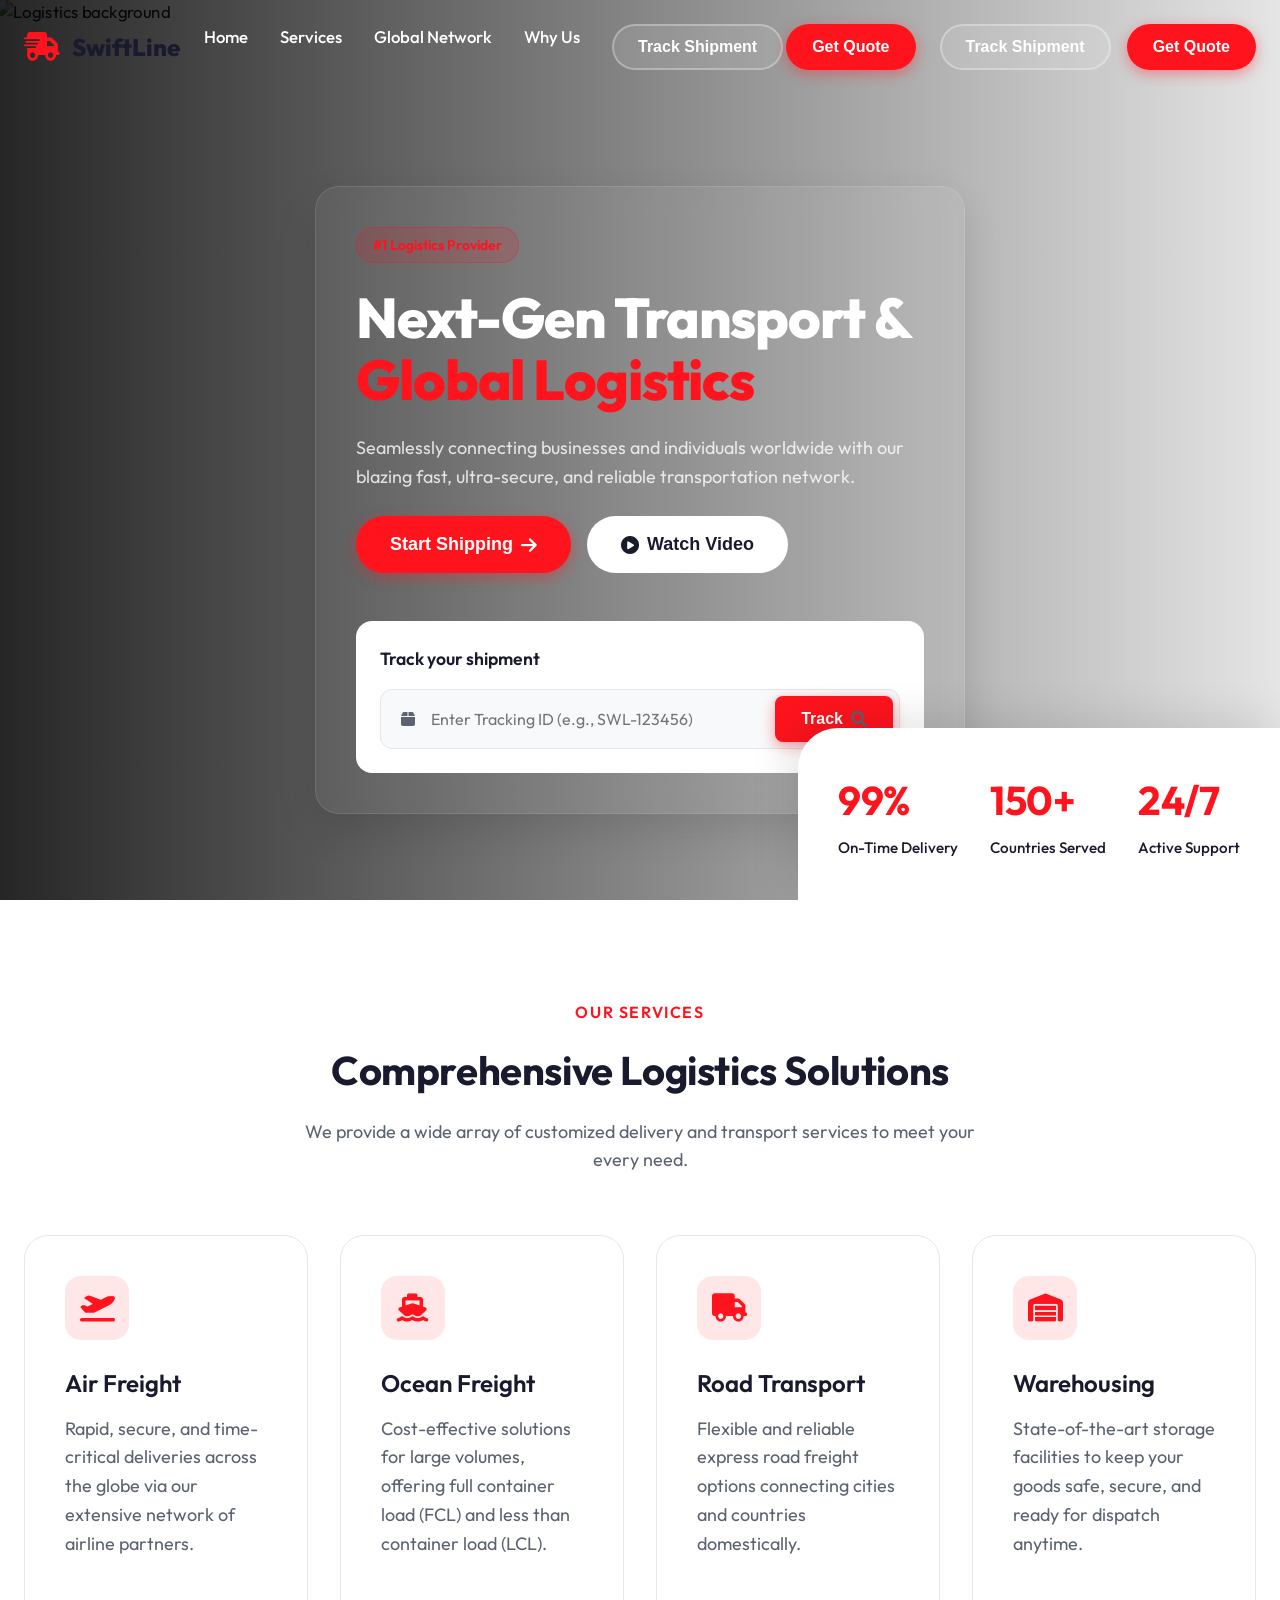
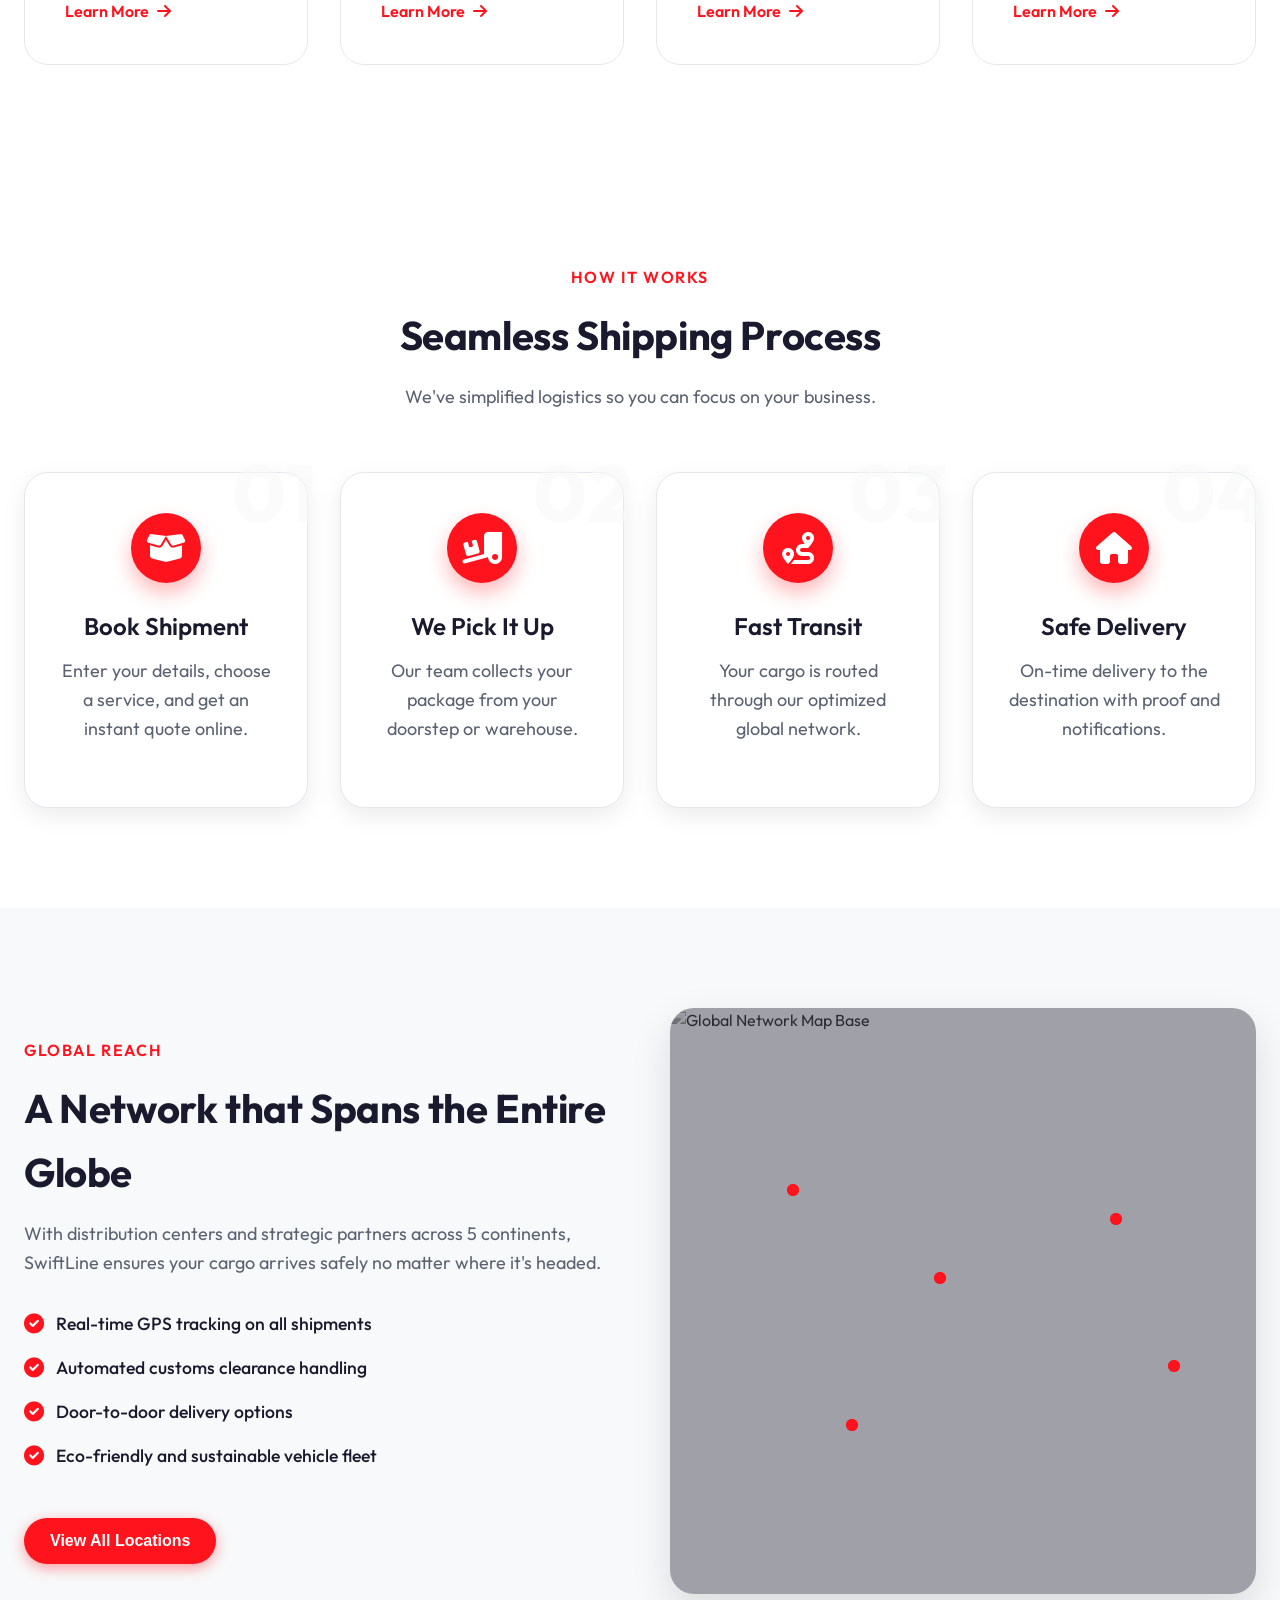
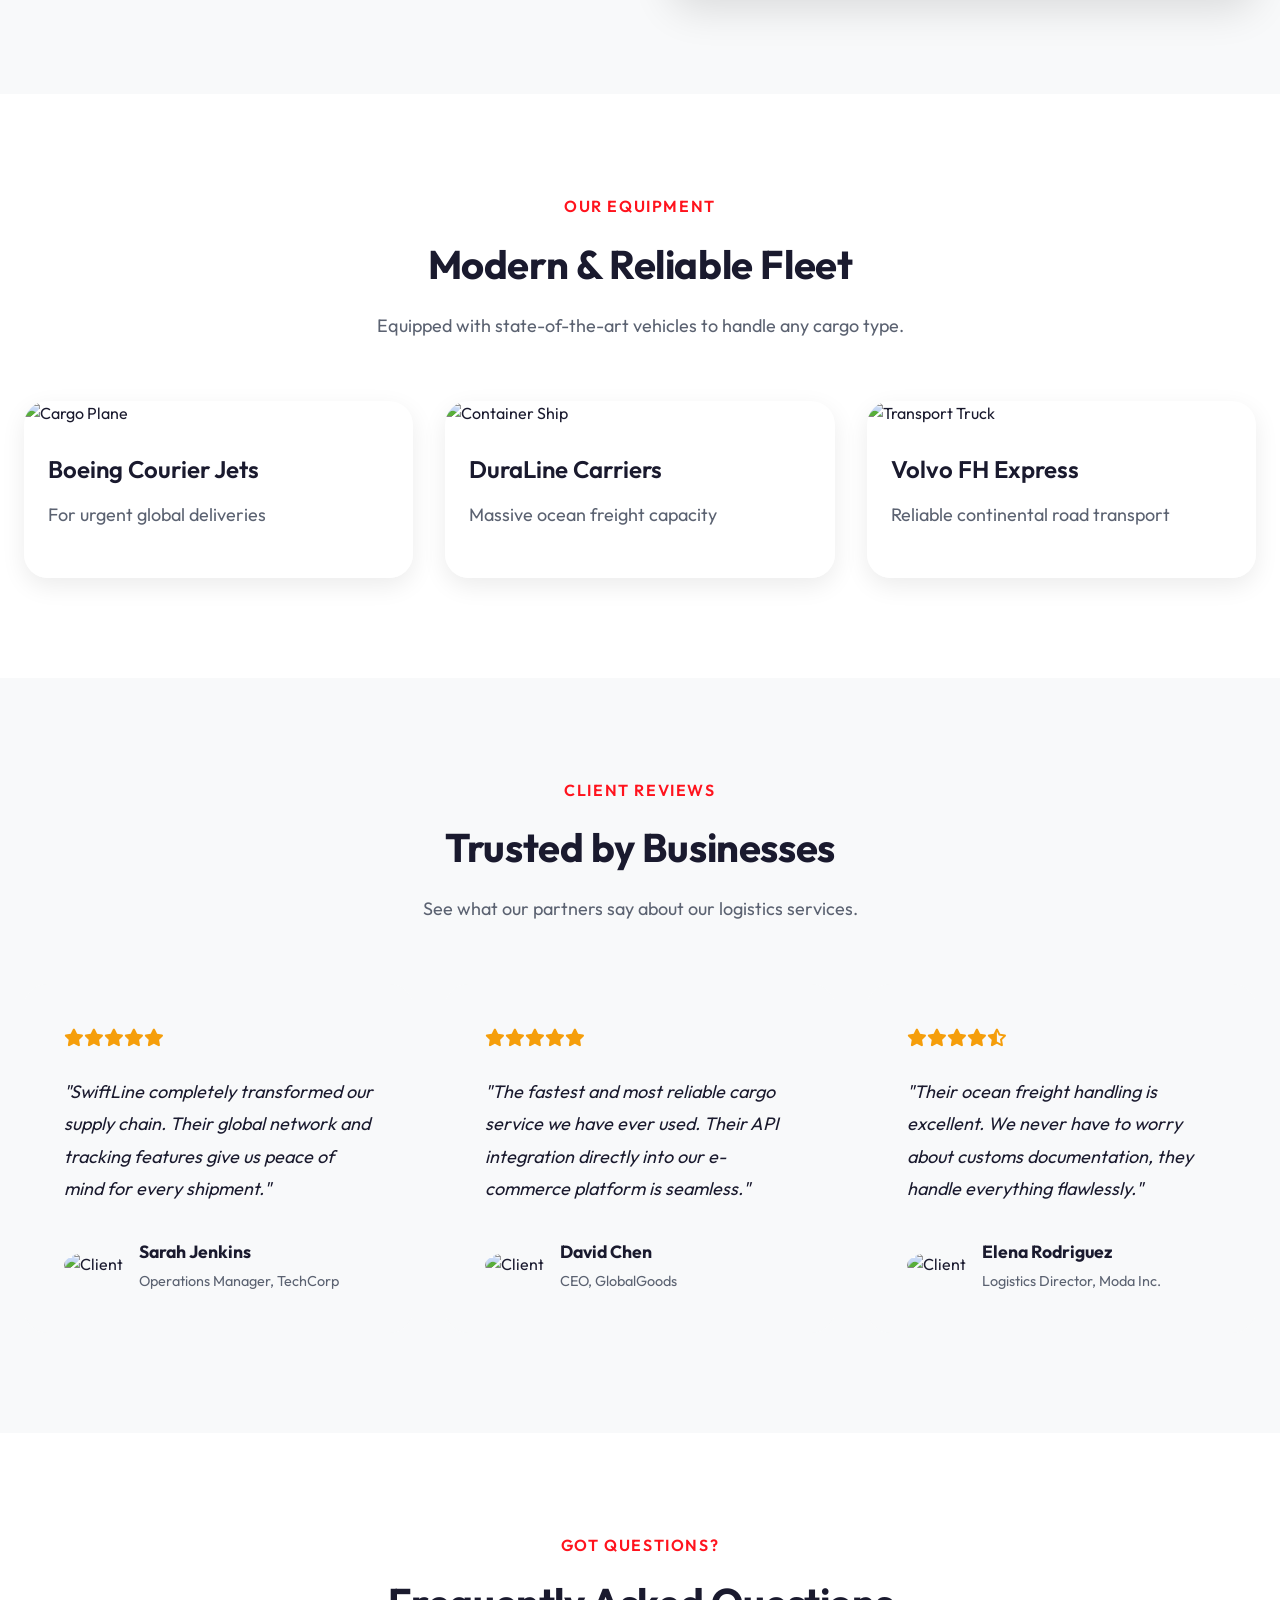
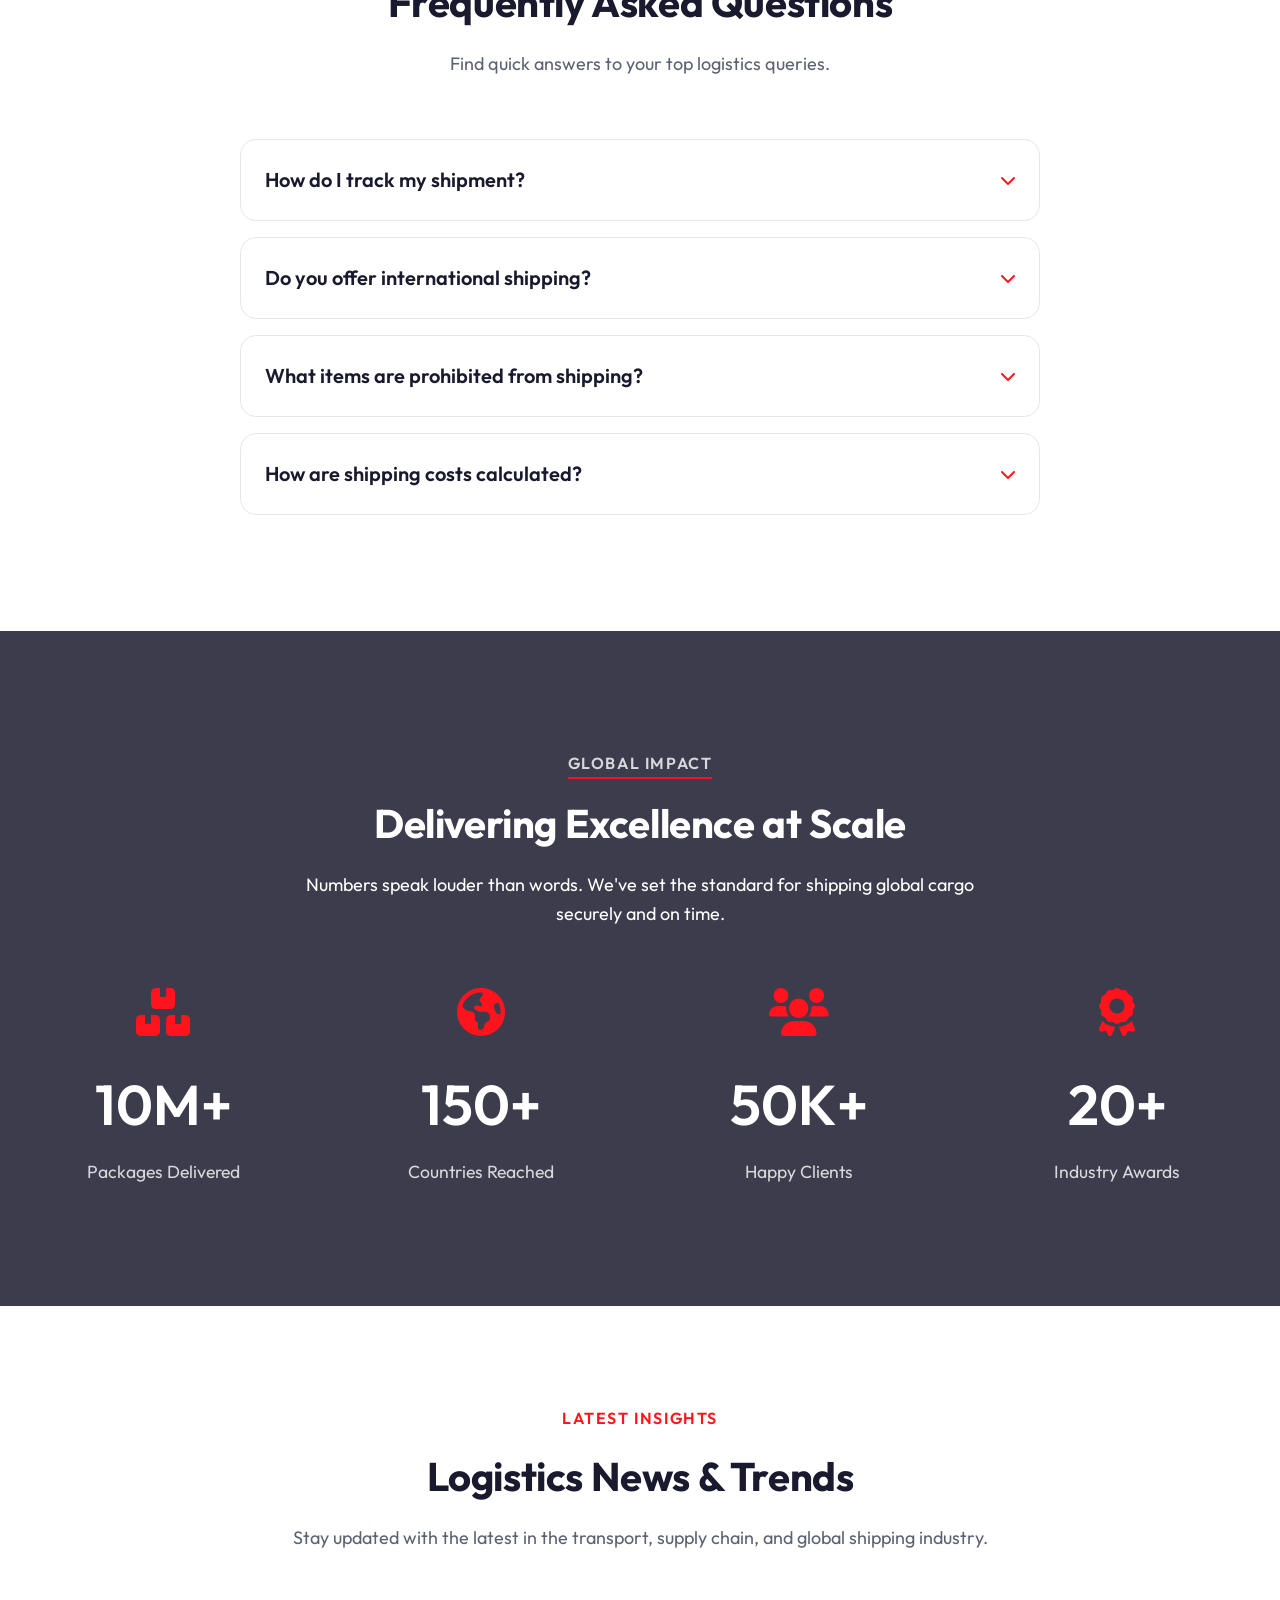
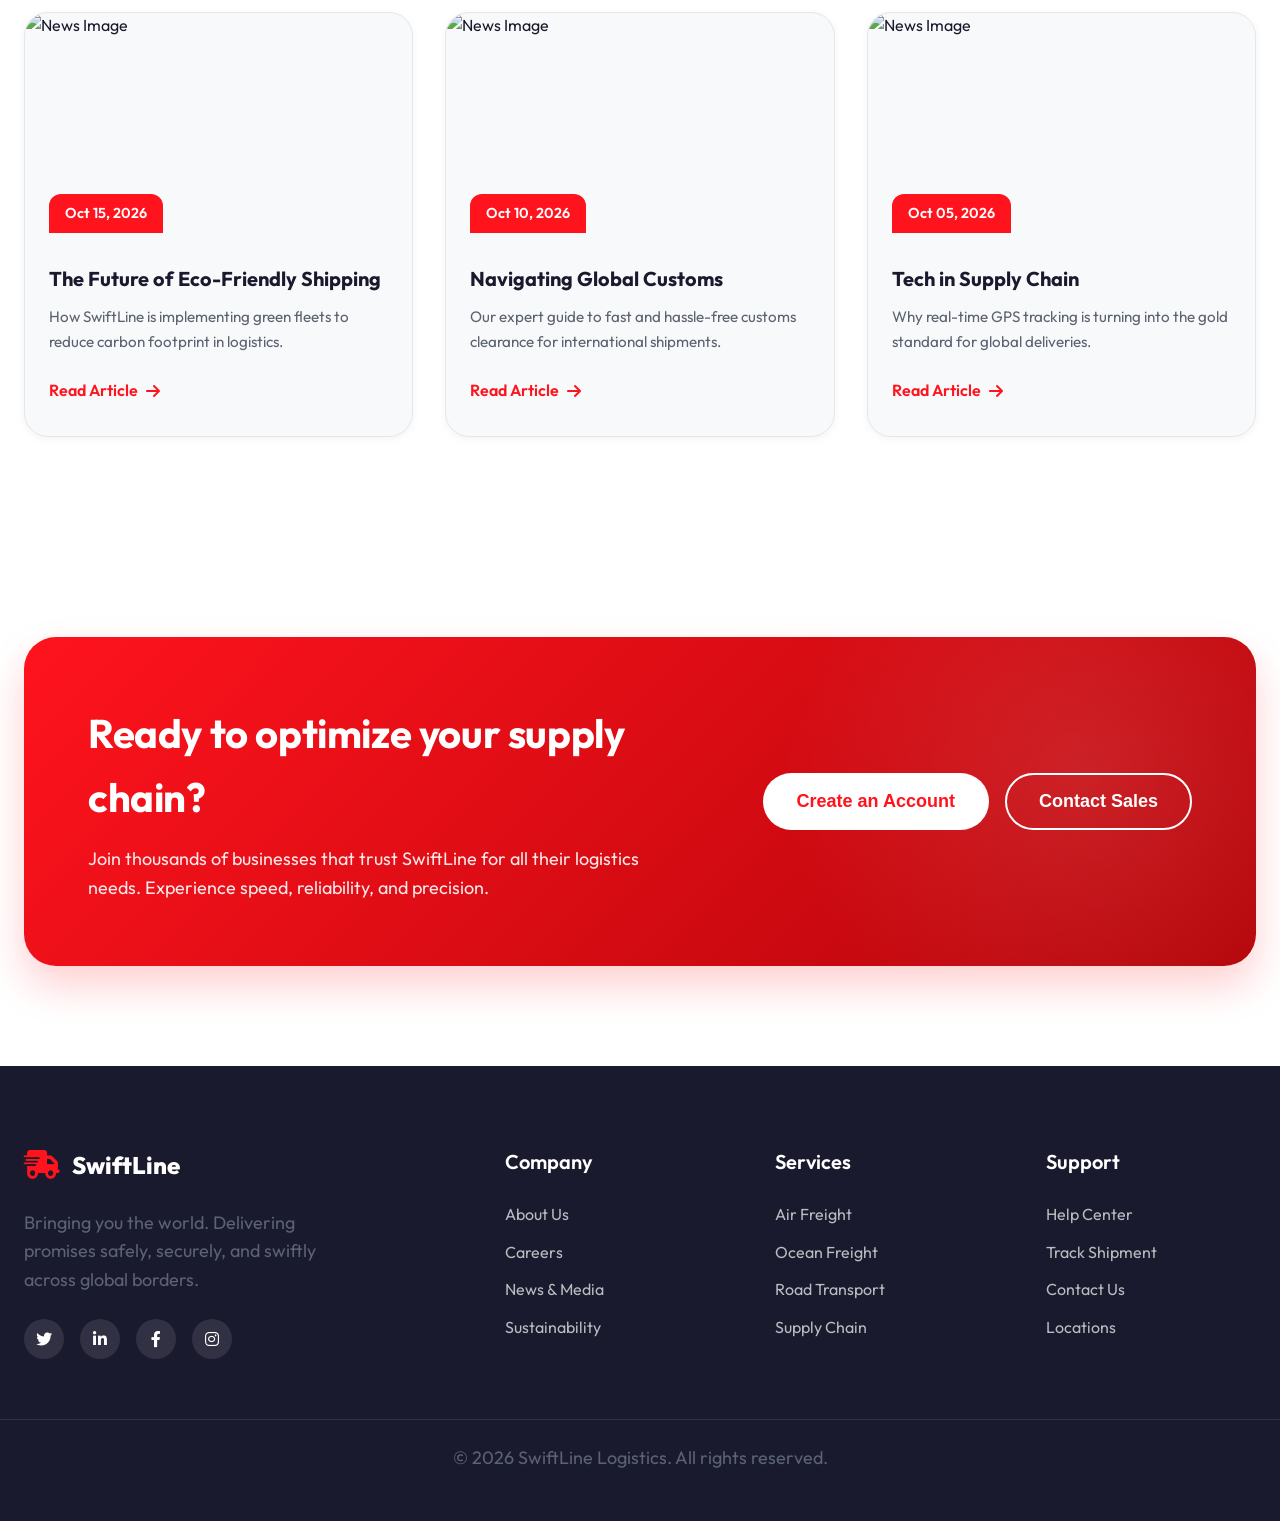
==== index.html @ 0b0a6397 "Add files via upload" ====
<!DOCTYPE html>
<html lang="en">

<head>
    <meta charset="UTF-8">
    <meta name="viewport" content="width=device-width, initial-scale=1.0">
    <title>SwiftLine - Premium Global Transport & Logistics</title>
    <meta name="description" content="Fast, reliable, and global transport and logistics services.">
    <link href="https://fonts.googleapis.com/css2?family=Outfit:wght@300;400;500;600;700;800&display=swap"
        rel="stylesheet">
    <link href="https://cdnjs.cloudflare.com/ajax/libs/font-awesome/6.0.0/css/all.min.css" rel="stylesheet">
    <link rel="stylesheet" href="style.css">
</head>

<body>
    <!-- Navbar -->
    <nav class="navbar" id="navbar">
        <div class="container nav-container">
            <a href="#" class="logo">
                <i class="fas fa-truck-fast"></i> SwiftLine
            </a>
            <div class="nav-links" id="navLinks">
                <a href="#home">Home</a>
                <a href="#services">Services</a>
                <a href="#network">Global Network</a>
                <a href="#about">Why Us</a>
                <div class="mobile-actions">
                    <button class="btn btn-outline track-btn">Track Shipment</button>
                    <button class="btn btn-primary">Get Quote</button>
                </div>
            </div>
            <div class="nav-right">
                <button class="btn btn-outline track-btn">Track Shipment</button>
                <button class="btn btn-primary">Get Quote</button>
                <div class="mobile-menu-btn" id="mobileMenuBtn">
                    <i class="fas fa-bars"></i>
                </div>
            </div>
        </div>
    </nav>

    <!-- Hero Section -->
    <section class="hero" id="home">
        <div class="hero-bg">
            <img src="https://images.unsplash.com/photo-1586528116311-ad8dd3c8310d?ixlib=rb-4.0.3&ixid=M3wxMjA3fDB8MHxwaG90by1wYWdlfHx8fGVufDB8fHx8fA%3D%3D&auto=format&fit=crop&w=2070&q=80"
                alt="Logistics background">
            <div class="hero-overlay"></div>
        </div>
        <div class="container hero-content">
            <div class="hero-text glass-card">
                <span class="badge">#1 Logistics Provider</span>
                <h1>Next-Gen Transport & <span class="highlight">Global Logistics</span></h1>
                <p>Seamlessly connecting businesses and individuals worldwide with our blazing fast, ultra-secure, and
                    reliable transportation network.</p>
                <div class="hero-actions">
                    <button class="btn btn-primary btn-large">Start Shipping <i class="fas fa-arrow-right"></i></button>
                    <button class="btn btn-secondary btn-large"><i class="fas fa-play-circle"></i> Watch Video</button>
                </div>

                <div class="tracking-box">
                    <h3>Track your shipment</h3>
                    <div class="tracking-input-group">
                        <i class="fas fa-box"></i>
                        <input type="text" placeholder="Enter Tracking ID (e.g., SWL-123456)">
                        <button class="btn btn-primary track-submit">Track <i class="fas fa-search"></i></button>
                    </div>
                </div>
            </div>
            <div class="hero-stats">
                <div class="stat-card">
                    <h2>99%</h2>
                    <p>On-Time Delivery</p>
                </div>
                <div class="stat-card">
                    <h2>150+</h2>
                    <p>Countries Served</p>
                </div>
                <div class="stat-card">
                    <h2>24/7</h2>
                    <p>Active Support</p>
                </div>
            </div>
        </div>
    </section>

    <!-- Services Section -->
    <section class="services section" id="services">
        <div class="container">
            <div class="section-header">
                <h5 class="subtitle">Our Services</h5>
                <h2>Comprehensive Logistics Solutions</h2>
                <p>We provide a wide array of customized delivery and transport services to meet your every need.</p>
            </div>
            <div class="services-grid">
                <div class="service-card reveal-up">
                    <div class="service-icon"><i class="fas fa-plane-departure"></i></div>
                    <h3>Air Freight</h3>
                    <p>Rapid, secure, and time-critical deliveries across the globe via our extensive network of airline
                        partners.</p>
                    <a href="#" class="service-link">Learn More <i class="fas fa-arrow-right"></i></a>
                </div>
                <div class="service-card reveal-up" style="transition-delay: 0.1s">
                    <div class="service-icon"><i class="fas fa-ship"></i></div>
                    <h3>Ocean Freight</h3>
                    <p>Cost-effective solutions for large volumes, offering full container load (FCL) and less than
                        container load (LCL).</p>
                    <a href="#" class="service-link">Learn More <i class="fas fa-arrow-right"></i></a>
                </div>
                <div class="service-card reveal-up" style="transition-delay: 0.2s">
                    <div class="service-icon"><i class="fas fa-truck"></i></div>
                    <h3>Road Transport</h3>
                    <p>Flexible and reliable express road freight options connecting cities and countries domestically.
                    </p>
                    <a href="#" class="service-link">Learn More <i class="fas fa-arrow-right"></i></a>
                </div>
                <div class="service-card reveal-up" style="transition-delay: 0.3s">
                    <div class="service-icon"><i class="fas fa-warehouse"></i></div>
                    <h3>Warehousing</h3>
                    <p>State-of-the-art storage facilities to keep your goods safe, secure, and ready for dispatch
                        anytime.</p>
                    <a href="#" class="service-link">Learn More <i class="fas fa-arrow-right"></i></a>
                </div>
            </div>
        </div>
    </section>

    <!-- How It Works Section -->
    <section class="process section" id="process">
        <div class="container">
            <div class="section-header">
                <h5 class="subtitle">How It Works</h5>
                <h2>Seamless Shipping Process</h2>
                <p>We've simplified logistics so you can focus on your business.</p>
            </div>
            <div class="process-grid">
                <div class="process-step reveal-up">
                    <div class="step-number">01</div>
                    <div class="step-icon"><i class="fas fa-box-open"></i></div>
                    <h3>Book Shipment</h3>
                    <p>Enter your details, choose a service, and get an instant quote online.</p>
                </div>
                <div class="process-step reveal-up" style="transition-delay: 0.1s">
                    <div class="step-number">02</div>
                    <div class="step-icon"><i class="fas fa-truck-loading"></i></div>
                    <h3>We Pick It Up</h3>
                    <p>Our team collects your package from your doorstep or warehouse.</p>
                </div>
                <div class="process-step reveal-up" style="transition-delay: 0.2s">
                    <div class="step-number">03</div>
                    <div class="step-icon"><i class="fas fa-route"></i></div>
                    <h3>Fast Transit</h3>
                    <p>Your cargo is routed through our optimized global network.</p>
                </div>
                <div class="process-step reveal-up" style="transition-delay: 0.3s">
                    <div class="step-number">04</div>
                    <div class="step-icon"><i class="fas fa-home"></i></div>
                    <h3>Safe Delivery</h3>
                    <p>On-time delivery to the destination with proof and notifications.</p>
                </div>
            </div>
        </div>
    </section>

    <!-- Call to Action / Interactive Map placeholder -->
    <section class="network section bg-gray" id="network">
        <div class="container container-network">
            <div class="network-content reveal-left">
                <h5 class="subtitle">Global Reach</h5>
                <h2>A Network that Spans the Entire Globe</h2>
                <p>With distribution centers and strategic partners across 5 continents, SwiftLine ensures your cargo
                    arrives safely no matter where it's headed.</p>
                <ul class="check-list">
                    <li><i class="fas fa-check-circle"></i> Real-time GPS tracking on all shipments</li>
                    <li><i class="fas fa-check-circle"></i> Automated customs clearance handling</li>
                    <li><i class="fas fa-check-circle"></i> Door-to-door delivery options</li>
                    <li><i class="fas fa-check-circle"></i> Eco-friendly and sustainable vehicle fleet</li>
                </ul>
                <button class="btn btn-primary mt-4">View All Locations</button>
            </div>
            <div class="network-image reveal-right">
                <div class="map-placeholder">
                    <div class="pulse-point" style="top: 30%; left: 20%;"></div>
                    <div class="pulse-point" style="top: 45%; left: 45%;"></div>
                    <div class="pulse-point" style="top: 35%; left: 75%;"></div>
                    <div class="pulse-point" style="top: 60%; left: 85%;"></div>
                    <div class="pulse-point" style="top: 70%; left: 30%;"></div>
                    <img src="https://images.unsplash.com/photo-1524661135-423995f22d0b?ixlib=rb-4.0.3&auto=format&fit=crop&w=1000&q=80"
                        alt="Global Network Map Base" style="opacity: 0.8; filter: grayscale(1) contrast(1.2);">
                    <div class="map-overlay-layer"></div>
                </div>
            </div>
        </div>
    </section>

    <!-- Our Fleet Section -->
    <section class="fleet section" id="fleet">
        <div class="container">
            <div class="section-header">
                <h5 class="subtitle">Our Equipment</h5>
                <h2>Modern & Reliable Fleet</h2>
                <p>Equipped with state-of-the-art vehicles to handle any cargo type.</p>
            </div>
            <div class="fleet-grid">
                <div class="fleet-card reveal-up">
                    <img src="https://images.unsplash.com/photo-1601584115197-04ecc0da31d7?ixlib=rb-4.0.3&auto=format&fit=crop&w=800&q=80"
                        alt="Cargo Plane">
                    <div class="fleet-info">
                        <h3>Boeing Courier Jets</h3>
                        <p>For urgent global deliveries</p>
                    </div>
                </div>
                <div class="fleet-card reveal-up" style="transition-delay: 0.1s">
                    <img src="https://images.unsplash.com/photo-1519003722824-194d4455a60c?ixlib=rb-4.0.3&auto=format&fit=crop&w=800&q=80"
                        alt="Container Ship">
                    <div class="fleet-info">
                        <h3>DuraLine Carriers</h3>
                        <p>Massive ocean freight capacity</p>
                    </div>
                </div>
                <div class="fleet-card reveal-up" style="transition-delay: 0.2s">
                    <img src="https://images.unsplash.com/photo-1586864387967-d02ef85d93e8?ixlib=rb-4.0.3&auto=format&fit=crop&w=800&q=80"
                        alt="Transport Truck">
                    <div class="fleet-info">
                        <h3>Volvo FH Express</h3>
                        <p>Reliable continental road transport</p>
                    </div>
                </div>
            </div>
        </div>
    </section>

    <!-- Testimonials Section -->
    <section class="testimonials section bg-gray" id="testimonials">
        <div class="container">
            <div class="section-header">
                <h5 class="subtitle">Client Reviews</h5>
                <h2>Trusted by Businesses</h2>
                <p>See what our partners say about our logistics services.</p>
            </div>
            <div class="testimonials-grid">
                <div class="testimonial-card reveal-left">
                    <div class="stars">
                        <i class="fas fa-star"></i><i class="fas fa-star"></i><i class="fas fa-star"></i><i
                            class="fas fa-star"></i><i class="fas fa-star"></i>
                    </div>
                    <p class="quote">"SwiftLine completely transformed our supply chain. Their global network and
                        tracking features give us peace of mind for every shipment."</p>
                    <div class="client-info">
                        <div class="client-avatar">
                            <img src="https://images.unsplash.com/photo-1494790108377-be9c29b29330?ixlib=rb-4.0.3&auto=format&fit=crop&w=150&q=80"
                                alt="Client">
                        </div>
                        <div>
                            <h4>Sarah Jenkins</h4>
                            <p>Operations Manager, TechCorp</p>
                        </div>
                    </div>
                </div>
                <div class="testimonial-card reveal-up">
                    <div class="stars">
                        <i class="fas fa-star"></i><i class="fas fa-star"></i><i class="fas fa-star"></i><i
                            class="fas fa-star"></i><i class="fas fa-star"></i>
                    </div>
                    <p class="quote">"The fastest and most reliable cargo service we have ever used. Their API
                        integration directly into our e-commerce platform is seamless."</p>
                    <div class="client-info">
                        <div class="client-avatar">
                            <img src="https://images.unsplash.com/photo-1560250097-0b93528c311a?ixlib=rb-4.0.3&auto=format&fit=crop&w=150&q=80"
                                alt="Client">
                        </div>
                        <div>
                            <h4>David Chen</h4>
                            <p>CEO, GlobalGoods</p>
                        </div>
                    </div>
                </div>
                <div class="testimonial-card reveal-right">
                    <div class="stars">
                        <i class="fas fa-star"></i><i class="fas fa-star"></i><i class="fas fa-star"></i><i
                            class="fas fa-star"></i><i class="fas fa-star-half-alt"></i>
                    </div>
                    <p class="quote">"Their ocean freight handling is excellent. We never have to worry about customs
                        documentation, they handle everything flawlessly."</p>
                    <div class="client-info">
                        <div class="client-avatar">
                            <img src="https://images.unsplash.com/photo-1573496359142-b8d87734a5a2?ixlib=rb-4.0.3&auto=format&fit=crop&w=150&q=80"
                                alt="Client">
                        </div>
                        <div>
                            <h4>Elena Rodriguez</h4>
                            <p>Logistics Director, Moda Inc.</p>
                        </div>
                    </div>
                </div>
            </div>
        </div>
    </section>

    <!-- FAQ Section -->
    <section class="faq section" id="faq">
        <div class="container">
            <div class="section-header">
                <h5 class="subtitle">Got Questions?</h5>
                <h2>Frequently Asked Questions</h2>
                <p>Find quick answers to your top logistics queries.</p>
            </div>
            <div class="faq-accordion reveal-up">
                <div class="faq-item">
                    <div class="faq-question">
                        <h3>How do I track my shipment?</h3>
                        <i class="fas fa-chevron-down"></i>
                    </div>
                    <div class="faq-answer">
                        <p>You can track your shipment simply by entering your tracking ID into the tracking box on our
                            homepage. It provides real-time GPS locations and transit stage updates.</p>
                    </div>
                </div>
                <div class="faq-item">
                    <div class="faq-question">
                        <h3>Do you offer international shipping?</h3>
                        <i class="fas fa-chevron-down"></i>
                    </div>
                    <div class="faq-answer">
                        <p>Yes, we ship to over 150+ countries worldwide through our extensive air, ocean, and road
                            freight networks.</p>
                    </div>
                </div>
                <div class="faq-item">
                    <div class="faq-question">
                        <h3>What items are prohibited from shipping?</h3>
                        <i class="fas fa-chevron-down"></i>
                    </div>
                    <div class="faq-answer">
                        <p>We do not transport hazardous materials, explosives, illegal substances, or perishable goods
                            without prior special authorization. Contact our support for specialized cargo.</p>
                    </div>
                </div>
                <div class="faq-item">
                    <div class="faq-question">
                        <h3>How are shipping costs calculated?</h3>
                        <i class="fas fa-chevron-down"></i>
                    </div>
                    <div class="faq-answer">
                        <p>Costs depend on package dimensions, weight, transportation mode, origin, and destination. Use
                            our online quote tool for an instant estimate.</p>
                    </div>
                </div>
            </div>
        </div>
    </section>

    <!-- Global Impact / Stats with Overlay -->
    <section class="impact-stats" id="impact">
        <div class="impact-bg"></div>
        <div class="impact-overlay"></div>
        <div class="container impact-content">
            <div class="section-header text-white">
                <h5 class="subtitle subtitle-white">Global Impact</h5>
                <h2>Delivering Excellence at Scale</h2>
                <p>Numbers speak louder than words. We've set the standard for shipping global cargo securely and on
                    time.</p>
            </div>
            <div class="impact-grid">
                <div class="impact-card reveal-up">
                    <i class="fas fa-boxes"></i>
                    <h3>10M+</h3>
                    <p>Packages Delivered</p>
                </div>
                <div class="impact-card reveal-up" style="transition-delay: 0.1s">
                    <i class="fas fa-globe-americas"></i>
                    <h3>150+</h3>
                    <p>Countries Reached</p>
                </div>
                <div class="impact-card reveal-up" style="transition-delay: 0.2s">
                    <i class="fas fa-users"></i>
                    <h3>50K+</h3>
                    <p>Happy Clients</p>
                </div>
                <div class="impact-card reveal-up" style="transition-delay: 0.3s">
                    <i class="fas fa-award"></i>
                    <h3>20+</h3>
                    <p>Industry Awards</p>
                </div>
            </div>
        </div>
    </section>

    <!-- Latest Insights Section -->
    <section class="news section" id="news">
        <div class="container">
            <div class="section-header">
                <h5 class="subtitle">Latest Insights</h5>
                <h2>Logistics News & Trends</h2>
                <p>Stay updated with the latest in the transport, supply chain, and global shipping industry.</p>
            </div>
            <div class="news-grid">
                <div class="news-card reveal-left">
                    <div class="news-img">
                        <img src="https://images.unsplash.com/photo-1578575437130-527eed3abbec?ixlib=rb-4.0.3&auto=format&fit=crop&w=800&q=80"
                            alt="News Image">
                        <div class="news-date">Oct 15, 2026</div>
                    </div>
                    <div class="news-content">
                        <h4><a href="#">The Future of Eco-Friendly Shipping</a></h4>
                        <p>How SwiftLine is implementing green fleets to reduce carbon footprint in logistics.</p>
                        <a href="#" class="read-more">Read Article <i class="fas fa-arrow-right"></i></a>
                    </div>
                </div>
                <div class="news-card reveal-up">
                    <div class="news-img">
                        <img src="https://images.unsplash.com/photo-1566576721323-24237f3946cc?ixlib=rb-4.0.3&auto=format&fit=crop&w=800&q=80"
                            alt="News Image">
                        <div class="news-date">Oct 10, 2026</div>
                    </div>
                    <div class="news-content">
                        <h4><a href="#">Navigating Global Customs</a></h4>
                        <p>Our expert guide to fast and hassle-free customs clearance for international shipments.</p>
                        <a href="#" class="read-more">Read Article <i class="fas fa-arrow-right"></i></a>
                    </div>
                </div>
                <div class="news-card reveal-right">
                    <div class="news-img">
                        <img src="https://images.unsplash.com/photo-1542296332-2e4473faf563?ixlib=rb-4.0.3&auto=format&fit=crop&w=800&q=80"
                            alt="News Image">
                        <div class="news-date">Oct 05, 2026</div>
                    </div>
                    <div class="news-content">
                        <h4><a href="#">Tech in Supply Chain</a></h4>
                        <p>Why real-time GPS tracking is turning into the gold standard for global deliveries.</p>
                        <a href="#" class="read-more">Read Article <i class="fas fa-arrow-right"></i></a>
                    </div>
                </div>
            </div>
        </div>
    </section>

    <!-- Why Choose Us -->
    <section class="about section" id="about">
        <div class="container">
            <div class="cta-banner reveal-up">
                <div class="cta-banner-content">
                    <h2>Ready to optimize your supply chain?</h2>
                    <p>Join thousands of businesses that trust SwiftLine for all their logistics needs. Experience
                        speed, reliability, and precision.</p>
                </div>
                <div class="cta-banner-actions">
                    <button class="btn btn-white btn-large">Create an Account</button>
                    <button class="btn btn-outline-white btn-large">Contact Sales</button>
                </div>
            </div>
        </div>
    </section>

    <!-- Footer -->
    <footer class="footer">
        <div class="container footer-content">
            <div class="footer-brand">
                <a href="#" class="logo footer-logo">
                    <i class="fas fa-truck-fast"></i> SwiftLine
                </a>
                <p>Bringing you the world. Delivering promises safely, securely, and swiftly across global borders.</p>
                <div class="social-links">
                    <a href="#"><i class="fab fa-twitter"></i></a>
                    <a href="#"><i class="fab fa-linkedin-in"></i></a>
                    <a href="#"><i class="fab fa-facebook-f"></i></a>
                    <a href="#"><i class="fab fa-instagram"></i></a>
                </div>
            </div>
            <div class="footer-links">
                <h4>Company</h4>
                <a href="#">About Us</a>
                <a href="#">Careers</a>
                <a href="#">News & Media</a>
                <a href="#">Sustainability</a>
            </div>
            <div class="footer-links">
                <h4>Services</h4>
                <a href="#">Air Freight</a>
                <a href="#">Ocean Freight</a>
                <a href="#">Road Transport</a>
                <a href="#">Supply Chain</a>
            </div>
            <div class="footer-links">
                <h4>Support</h4>
                <a href="#">Help Center</a>
                <a href="#">Track Shipment</a>
                <a href="#">Contact Us</a>
                <a href="#">Locations</a>
            </div>
        </div>
        <div class="container text-center footer-bottom">
            <p>&copy; 2026 SwiftLine Logistics. All rights reserved.</p>
        </div>
    </footer>

    <script src="script.js"></script>
</body>

</html>
---- style.css ----
:root {
    --primary-color: rgb(255, 19, 29);
    --primary-hover: rgb(220, 15, 20);
    --bg-surface: #ffffff;
    --text-dark: #1a1a2e;
    --text-light: #5b6271;
    --bg-gray: #f8f9fa;
    --white: #ffffff;
    --border-color: #e5e7eb;
    --transition: all 0.3s cubic-bezier(0.4, 0, 0.2, 1);
    --shadow-sm: 0 2px 8px rgba(0, 0, 0, 0.05);
    --shadow-md: 0 8px 24px rgba(0, 0, 0, 0.08);
    --shadow-lg: 0 16px 40px rgba(0, 0, 0, 0.12);
}

* {
    margin: 0;
    padding: 0;
    box-sizing: border-box;
}

body {
    font-family: 'Outfit', sans-serif;
    color: var(--text-dark);
    background-color: var(--bg-surface);
    line-height: 1.6;
    overflow-x: hidden;
}

a {
    text-decoration: none;
    color: inherit;
    transition: var(--transition);
}

.container {
    max-width: 1280px;
    margin: 0 auto;
    padding: 0 24px;
}

/* Typography */
h1 {
    font-size: 3.5rem;
    font-weight: 800;
    line-height: 1.1;
    margin-bottom: 24px;
    letter-spacing: -0.02em;
}

h2 {
    font-size: 2.5rem;
    font-weight: 700;
    margin-bottom: 16px;
    letter-spacing: -0.01em;
}

h3 {
    font-size: 1.5rem;
    font-weight: 600;
    margin-bottom: 12px;
}

p {
    color: var(--text-light);
    font-size: 1.125rem;
    margin-bottom: 24px;
}

.highlight {
    color: var(--primary-color);
}

.subtitle {
    color: var(--primary-color);
    font-weight: 600;
    font-size: 1rem;
    text-transform: uppercase;
    letter-spacing: 0.1em;
    margin-bottom: 12px;
    display: inline-block;
}

/* Buttons */
.btn {
    display: inline-flex;
    align-items: center;
    justify-content: center;
    gap: 8px;
    padding: 12px 24px;
    border-radius: 50px;
    font-weight: 600;
    font-size: 1rem;
    cursor: pointer;
    transition: var(--transition);
    border: 2px solid transparent;
}

.btn-primary {
    background-color: var(--primary-color);
    color: var(--white);
    box-shadow: 0 4px 14px rgba(255, 19, 29, 0.4);
}

.btn-primary:hover {
    background-color: var(--primary-hover);
    box-shadow: 0 6px 20px rgba(255, 19, 29, 0.5);
    transform: translateY(-2px);
}

.btn-secondary {
    background-color: var(--white);
    color: var(--text-dark);
}

.btn-secondary:hover {
    background-color: var(--bg-gray);
    transform: translateY(-2px);
}

.btn-outline {
    border-color: var(--border-color);
    color: var(--text-dark);
    background: transparent;
}

.btn-outline:hover {
    border-color: var(--text-dark);
}

.btn-white {
    background-color: var(--white);
    color: var(--primary-color);
}

.btn-white:hover {
    box-shadow: 0 8px 24px rgba(0, 0, 0, 0.1);
    transform: translateY(-2px);
}

.btn-outline-white {
    border-color: var(--white);
    color: var(--white);
    background: transparent;
}

.btn-outline-white:hover {
    background-color: rgba(255, 255, 255, 0.1);
}

.btn-large {
    padding: 16px 32px;
    font-size: 1.125rem;
}

/* Navbar */
.navbar {
    position: fixed;
    top: 0;
    width: 100%;
    z-index: 1000;
    padding: 24px 0;
    transition: var(--transition);
    background-color: transparent;
}

.navbar.scrolled {
    padding: 16px 0;
    background-color: rgba(255, 255, 255, 0.95);
    backdrop-filter: blur(10px);
    box-shadow: var(--shadow-sm);
}

.nav-container {
    display: flex;
    justify-content: space-between;
    align-items: center;
}

.logo {
    font-size: 1.5rem;
    font-weight: 800;
    display: flex;
    align-items: center;
    gap: 12px;
    color: var(--text-dark);
}

.logo i {
    color: var(--primary-color);
    font-size: 1.8rem;
}

.navbar.scrolled .logo,
.navbar.scrolled .nav-links a {
    color: var(--text-dark);
}

.nav-links {
    display: flex;
    gap: 32px;
}

.nav-links a {
    font-weight: 500;
    font-size: 1.05rem;
    position: relative;
    color: white;
}

.navbar.scrolled .nav-links a {
    color: var(--text-dark);
}

.nav-links a::after {
    content: '';
    position: absolute;
    bottom: -4px;
    left: 0;
    width: 0;
    height: 2px;
    background-color: var(--primary-color);
    transition: var(--transition);
}

.nav-links a:hover::after {
    width: 100%;
}

.nav-right {
    display: flex;
    align-items: center;
    gap: 16px;
}

.mobile-menu-btn {
    display: none;
    font-size: 1.5rem;
    cursor: pointer;
    color: white;
}

.navbar.scrolled .mobile-menu-btn {
    color: var(--text-dark);
}

.track-btn {
    background-color: rgba(255, 255, 255, 0.1);
    color: white;
    border-color: rgba(255, 255, 255, 0.3);
}

.navbar.scrolled .track-btn {
    background: transparent;
    color: var(--text-dark);
    border-color: var(--border-color);
}

/* Hero Section */
.hero {
    position: relative;
    min-height: 100vh;
    display: flex;
    align-items: center;
    padding-top: 100px;
    overflow: hidden;
}

.hero-bg {
    position: absolute;
    top: 0;
    left: 0;
    width: 100%;
    height: 100%;
    z-index: -1;
}

.hero-bg img {
    width: 100%;
    height: 100%;
    object-fit: cover;
    transform: scale(1.05);
    animation: slowZoom 20s ease infinite alternate;
}

@keyframes slowZoom {
    0% {
        transform: scale(1);
    }

    100% {
        transform: scale(1.1);
    }
}

.hero-overlay {
    position: absolute;
    top: 0;
    left: 0;
    width: 100%;
    height: 100%;
    background: linear-gradient(to right, rgba(0, 0, 0, 0.85) 0%, rgba(0, 0, 0, 0.4) 60%, rgba(0, 0, 0, 0.1) 100%);
}

.hero-content {
    display: grid;
    grid-template-columns: 1fr;
    gap: 60px;
    height: 100%;
    align-items: center;
}

.hero-text {
    max-width: 650px;
    color: white;
    padding: 40px;
    border-radius: 24px;
    background: rgba(255, 255, 255, 0.05);
    backdrop-filter: blur(10px);
    border: 1px solid rgba(255, 255, 255, 0.1);
    box-shadow: var(--shadow-lg);
    opacity: 0;
    transform: translateY(30px);
    animation: fadeUp 1s cubic-bezier(0.4, 0, 0.2, 1) forwards;
    animation-delay: 0.2s;
}

.hero-text h1 {
    color: white;
}

.hero-text p {
    color: rgba(255, 255, 255, 0.8);
}

@keyframes fadeUp {
    to {
        opacity: 1;
        transform: translateY(0);
    }
}

.badge {
    display: inline-block;
    padding: 6px 16px;
    background-color: rgba(255, 19, 29, 0.15);
    color: var(--primary-color);
    border: 1px solid rgba(255, 19, 29, 0.3);
    border-radius: 50px;
    font-weight: 600;
    font-size: 0.875rem;
    margin-bottom: 24px;
}

.hero-actions {
    display: flex;
    gap: 16px;
    margin-bottom: 48px;
}

.tracking-box {
    background-color: var(--white);
    padding: 24px;
    border-radius: 16px;
    color: var(--text-dark);
}

.tracking-box h3 {
    font-size: 1.1rem;
    margin-bottom: 16px;
    display: flex;
    align-items: center;
    gap: 8px;
}

.tracking-input-group {
    display: flex;
    align-items: center;
    background-color: var(--bg-gray);
    border-radius: 12px;
    border: 1px solid var(--border-color);
    padding: 6px;
    padding-left: 20px;
    transition: var(--transition);
}

.tracking-input-group:focus-within {
    border-color: var(--primary-color);
    box-shadow: 0 0 0 4px rgba(255, 19, 29, 0.1);
}

.tracking-input-group i {
    color: var(--text-light);
}

.tracking-input-group input {
    flex: 1;
    border: none;
    background: transparent;
    padding: 12px 16px;
    font-size: 1rem;
    font-family: inherit;
    outline: none;
    color: var(--text-dark);
}

.track-submit {
    border-radius: 8px;
    padding: 12px 24px;
}

.hero-stats {
    display: flex;
    gap: 32px;
    position: absolute;
    bottom: 0;
    right: 0;
    background: var(--white);
    padding: 40px;
    border-top-left-radius: 40px;
    box-shadow: -10px -10px 40px rgba(0, 0, 0, 0.1);
}

.stat-card h2 {
    color: var(--primary-color);
    margin-bottom: 4px;
    font-size: 2.5rem;
}

.stat-card p {
    margin: 0;
    font-size: 0.95rem;
    font-weight: 500;
    color: var(--text-dark);
}

/* Sections */
.section {
    padding: 100px 0;
}

.section-header {
    text-align: center;
    max-width: 700px;
    margin: 0 auto 60px;
}

.bg-gray {
    background-color: var(--bg-gray);
}

/* Services */
.services-grid {
    display: grid;
    grid-template-columns: repeat(auto-fit, minmax(280px, 1fr));
    gap: 32px;
}

.service-card {
    background-color: var(--white);
    padding: 40px;
    border-radius: 24px;
    border: 1px solid var(--border-color);
    transition: var(--transition);
    position: relative;
    overflow: hidden;
    z-index: 1;
}

.service-card::before {
    content: '';
    position: absolute;
    top: 0;
    left: 0;
    width: 100%;
    height: 0;
    background-color: var(--primary-color);
    transition: var(--transition);
    z-index: -1;
}

.service-card:hover {
    transform: translateY(-10px);
    border-color: transparent;
    box-shadow: var(--shadow-lg);
}

.service-card:hover::before {
    height: 100%;
}

.service-card:hover h3,
.service-card:hover p,
.service-card:hover .service-link {
    color: var(--white);
}

.service-icon {
    width: 64px;
    height: 64px;
    background-color: rgba(255, 19, 29, 0.1);
    color: var(--primary-color);
    border-radius: 16px;
    display: flex;
    align-items: center;
    justify-content: center;
    font-size: 28px;
    margin-bottom: 24px;
    transition: var(--transition);
}

.service-card:hover .service-icon {
    background-color: rgba(255, 255, 255, 0.2);
    color: var(--white);
}

.service-link {
    display: inline-flex;
    align-items: center;
    gap: 8px;
    font-weight: 600;
    color: var(--primary-color);
    margin-top: 16px;
}

/* Network Section */
.container-network {
    display: grid;
    grid-template-columns: 1fr 1fr;
    gap: 60px;
    align-items: center;
}

.check-list {
    list-style: none;
    margin-top: 32px;
}

.check-list li {
    display: flex;
    align-items: center;
    gap: 12px;
    margin-bottom: 16px;
    font-size: 1.1rem;
    font-weight: 500;
}

.check-list i {
    color: var(--primary-color);
    font-size: 1.25rem;
}

.mt-4 {
    margin-top: 32px;
}

.network-image {
    position: relative;
    border-radius: 24px;
    overflow: hidden;
    box-shadow: var(--shadow-lg);
}

.map-placeholder {
    position: relative;
    width: 100%;
    padding-top: 100%;
}

.map-placeholder img {
    position: absolute;
    top: 0;
    left: 0;
    width: 100%;
    height: 100%;
    object-fit: cover;
}

.map-overlay-layer {
    position: absolute;
    top: 0;
    left: 0;
    width: 100%;
    height: 100%;
    background: rgba(26, 26, 46, 0.4);
}

.pulse-point {
    position: absolute;
    width: 12px;
    height: 12px;
    background-color: var(--primary-color);
    border-radius: 50%;
    z-index: 2;
}

.pulse-point::after {
    content: '';
    position: absolute;
    top: 50%;
    left: 50%;
    transform: translate(-50%, -50%);
    width: 100%;
    height: 100%;
    background-color: var(--primary-color);
    border-radius: 50%;
    animation: pulse 2s infinite;
}

@keyframes pulse {
    0% {
        width: 100%;
        height: 100%;
        opacity: 0.8;
    }

    100% {
        width: 400%;
        height: 400%;
        opacity: 0;
    }
}

/* How it Works / Process */
.process-grid {
    display: grid;
    grid-template-columns: repeat(auto-fit, minmax(240px, 1fr));
    gap: 32px;
    position: relative;
}

.process-step {
    background: var(--white);
    padding: 40px 32px;
    border-radius: 24px;
    box-shadow: var(--shadow-md);
    text-align: center;
    position: relative;
    z-index: 1;
    border: 1px solid var(--border-color);
    transition: var(--transition);
}

.process-step:hover {
    transform: translateY(-5px);
    border-color: var(--primary-color);
    box-shadow: var(--shadow-lg);
}

.step-number {
    position: absolute;
    top: -20px;
    right: -10px;
    font-size: 5rem;
    font-weight: 800;
    color: var(--bg-gray);
    z-index: -1;
    line-height: 1;
    opacity: 0.5;
    transition: var(--transition);
}

.process-step:hover .step-number {
    color: rgba(255, 19, 29, 0.1);
}

.step-icon {
    width: 70px;
    height: 70px;
    margin: 0 auto 24px;
    background-color: var(--primary-color);
    color: var(--white);
    border-radius: 50%;
    display: flex;
    align-items: center;
    justify-content: center;
    font-size: 32px;
    box-shadow: 0 10px 20px rgba(255, 19, 29, 0.3);
}

/* Fleet */
.fleet-grid {
    display: grid;
    grid-template-columns: repeat(auto-fit, minmax(320px, 1fr));
    gap: 32px;
}

.fleet-card {
    border-radius: 24px;
    overflow: hidden;
    background: var(--white);
    box-shadow: var(--shadow-md);
    transition: var(--transition);
}

.fleet-card:hover {
    box-shadow: var(--shadow-lg);
    transform: translateY(-5px);
}

.fleet-card img {
    width: 100%;
    height: 240px;
    object-fit: cover;
    transition: transform 0.5s ease;
}

.fleet-card:hover img {
    transform: scale(1.05);
}

.fleet-info {
    padding: 24px;
    background: var(--white);
    position: relative;
    z-index: 2;
}

/* Testimonials */
.testimonials-grid {
    display: grid;
    grid-template-columns: repeat(auto-fit, minmax(300px, 1fr));
    gap: 32px;
}

.testimonial-card {
    background: var(--bg-gray);
    padding: 40px;
    border-radius: 24px;
    position: relative;
    transition: var(--transition);
}

.testimonial-card:hover {
    background: var(--white);
    box-shadow: var(--shadow-lg);
}

.stars {
    color: #f59e0b;
    margin-bottom: 24px;
    font-size: 1.1rem;
}

.quote {
    font-size: 1.125rem;
    font-style: italic;
    color: var(--text-dark);
    margin-bottom: 32px;
    line-height: 1.8;
}

.client-info {
    display: flex;
    align-items: center;
    gap: 16px;
}

.client-avatar img {
    width: 56px;
    height: 56px;
    border-radius: 50%;
    object-fit: cover;
}

.client-info h4 {
    font-size: 1.1rem;
    margin-bottom: 4px;
}

.client-info p {
    font-size: 0.9rem;
    margin: 0;
}

/* FAQ */
.faq-accordion {
    max-width: 800px;
    margin: 0 auto;
}

.faq-item {
    background: var(--white);
    border: 1px solid var(--border-color);
    border-radius: 16px;
    margin-bottom: 16px;
    overflow: hidden;
}

.faq-question {
    padding: 24px;
    cursor: pointer;
    display: flex;
    justify-content: space-between;
    align-items: center;
    transition: var(--transition);
}

.faq-question h3 {
    margin: 0;
    font-size: 1.25rem;
}

.faq-question i {
    color: var(--primary-color);
    transition: transform 0.3s ease;
}

.faq-item.active .faq-question i {
    transform: rotate(180deg);
}

.faq-answer {
    max-height: 0;
    overflow: hidden;
    transition: max-height 0.4s ease;
    background: var(--white);
}

.faq-item.active .faq-answer {
    max-height: 300px;
}

.faq-answer p {
    padding: 0 24px 24px 24px;
    margin: 0;
}

/* Impact Stats Overlay Section */
.impact-stats {
    position: relative;
    padding: 120px 0;
    overflow: hidden;
}

.impact-bg {
    position: absolute;
    top: 0;
    left: 0;
    width: 100%;
    height: 100%;
    background-image: url('https://images.unsplash.com/photo-1494412574643-fc03d790f968?ixlib=rb-4.0.3&auto=format&fit=crop&w=2070&q=80');
    background-size: cover;
    background-position: center;
    background-attachment: fixed;
    z-index: -2;
}

.impact-overlay {
    position: absolute;
    top: 0;
    left: 0;
    width: 100%;
    height: 100%;
    background-color: rgba(26, 26, 46, 0.85);
    /* Dark overlay */
    z-index: -1;
}

.impact-content {
    position: relative;
    z-index: 1;
}

.text-white {
    color: var(--white);
}

.text-white h2,
.text-white p {
    color: var(--white);
}

.subtitle-white {
    color: rgba(255, 255, 255, 0.8);
    border-bottom: 2px solid var(--primary-color);
}

.impact-grid {
    display: grid;
    grid-template-columns: repeat(auto-fit, minmax(200px, 1fr));
    gap: 40px;
    text-align: center;
    margin-top: 60px;
}

.impact-card {
    color: var(--white);
}

.impact-card i {
    font-size: 3rem;
    color: var(--primary-color);
    margin-bottom: 24px;
}

.impact-card h3 {
    font-size: 3.5rem;
    margin-bottom: 8px;
    color: var(--white);
}

.impact-card p {
    font-size: 1.1rem;
    color: rgba(255, 255, 255, 0.8);
    margin: 0;
}

/* News Section */
.news-grid {
    display: grid;
    grid-template-columns: repeat(auto-fit, minmax(300px, 1fr));
    gap: 32px;
}

.news-card {
    background: var(--bg-gray);
    border-radius: 24px;
    overflow: hidden;
    box-shadow: var(--shadow-sm);
    transition: var(--transition);
    border: 1px solid var(--border-color);
}

.news-card:hover {
    box-shadow: var(--shadow-lg);
    transform: translateY(-5px);
    background: var(--white);
}

.news-img {
    position: relative;
    height: 220px;
    overflow: hidden;
}

.news-img img {
    width: 100%;
    height: 100%;
    object-fit: cover;
    transition: transform 0.5s ease;
}

.news-card:hover .news-img img {
    transform: scale(1.05);
}

.news-date {
    position: absolute;
    bottom: 0;
    left: 24px;
    background: var(--primary-color);
    color: var(--white);
    padding: 8px 16px;
    border-top-left-radius: 12px;
    border-top-right-radius: 12px;
    font-weight: 600;
    font-size: 0.9rem;
}

.news-content {
    padding: 32px 24px;
}

.news-content h4 {
    font-size: 1.25rem;
    margin-bottom: 12px;
    line-height: 1.4;
}

.news-content h4 a {
    color: var(--text-dark);
}

.news-content h4 a:hover {
    color: var(--primary-color);
}

.news-content p {
    font-size: 0.95rem;
    margin-bottom: 24px;
    line-height: 1.6;
}

.read-more {
    font-weight: 600;
    color: var(--primary-color);
    display: inline-flex;
    align-items: center;
    gap: 8px;
}

.read-more:hover {
    color: var(--primary-hover);
    gap: 12px;
}

/* CTA Banner */
.cta-banner {
    background: linear-gradient(135deg, var(--primary-color) 0%, rgb(180, 5, 10) 100%);
    border-radius: 32px;
    padding: 64px;
    display: flex;
    align-items: center;
    justify-content: space-between;
    color: var(--white);
    gap: 40px;
    box-shadow: 0 20px 40px rgba(255, 19, 29, 0.2);
    position: relative;
    overflow: hidden;
}

.cta-banner::before {
    content: '';
    position: absolute;
    top: -50%;
    right: -10%;
    width: 600px;
    height: 600px;
    background: radial-gradient(circle, rgba(255, 255, 255, 0.1) 0%, rgba(255, 255, 255, 0) 70%);
    border-radius: 50%;
}

.cta-banner-content {
    flex: 1;
    max-width: 600px;
    position: relative;
    z-index: 1;
}

.cta-banner h2 {
    color: var(--white);
    margin-bottom: 16px;
}

.cta-banner p {
    color: rgba(255, 255, 255, 0.9);
    margin: 0;
}

.cta-banner-actions {
    display: flex;
    gap: 16px;
    position: relative;
    z-index: 1;
}

/* Footer */
.footer {
    background-color: var(--text-dark);
    color: rgba(255, 255, 255, 0.7);
    padding: 80px 0 24px;
}

.footer-content {
    display: grid;
    grid-template-columns: 2fr 1fr 1fr 1fr;
    gap: 60px;
    margin-bottom: 60px;
}

.footer-brand p {
    margin-top: 24px;
    max-width: 300px;
}

.footer-logo {
    color: var(--white);
}

.social-links {
    display: flex;
    gap: 16px;
    margin-top: 24px;
}

.social-links a {
    width: 40px;
    height: 40px;
    border-radius: 50%;
    background-color: rgba(255, 255, 255, 0.1);
    display: flex;
    align-items: center;
    justify-content: center;
    color: var(--white);
}

.social-links a:hover {
    background-color: var(--primary-color);
    transform: translateY(-3px);
}

.footer-links h4 {
    color: var(--white);
    font-size: 1.25rem;
    margin-bottom: 24px;
    font-weight: 600;
}

.footer-links a {
    display: block;
    margin-bottom: 12px;
}

.footer-links a:hover {
    color: var(--white);
    padding-left: 5px;
}

.footer-bottom {
    border-top: 1px solid rgba(255, 255, 255, 0.1);
    padding-top: 24px;
}

.text-center {
    text-align: center;
}

/* Animations Reveal */
.reveal-up {
    opacity: 0;
    transform: translateY(40px);
    transition: all 0.8s ease;
}

.reveal-left {
    opacity: 0;
    transform: translateX(-40px);
    transition: all 0.8s ease;
}

.reveal-right {
    opacity: 0;
    transform: translateX(40px);
    transition: all 0.8s ease;
}

.active.reveal-up,
.active.reveal-left,
.active.reveal-right {
    opacity: 1;
    transform: translate(0);
}

/* Responsive */
@media (max-width: 1024px) {
    .container-network {
        grid-template-columns: 1fr;
    }

    .hero-stats {
        position: relative;
        width: 100%;
        border-radius: 24px;
        margin-top: 40px;
        flex-wrap: wrap;
        justify-content: center;
        box-shadow: var(--shadow-lg);
    }

    .hero-content {
        align-content: center;
    }

    .hero {
        padding-bottom: 40px;
    }
}

@media (max-width: 768px) {
    h1 {
        font-size: 2.5rem;
    }

    h2 {
        font-size: 2rem;
    }

    .nav-right .track-btn,
    .nav-right .btn-primary {
        display: none;
    }

    .mobile-actions {
        display: flex;
        flex-direction: column;
        gap: 16px;
        margin-top: 24px;
        width: 100%;
        padding: 0 40px;
    }

    .mobile-actions .btn {
        width: 100%;
    }

    .mobile-actions .btn-outline {
        border-color: var(--text-dark);
        color: var(--text-dark);
    }

    .nav-links {
        position: fixed;
        top: 0;
        right: -100%;
        width: 80%;
        max-width: 350px;
        height: 100vh;
        background-color: var(--white);
        flex-direction: column;
        justify-content: center;
        align-items: center;
        transition: right 0.4s cubic-bezier(0.4, 0, 0.2, 1);
        box-shadow: -10px 0 30px rgba(0, 0, 0, 0.1);
        z-index: 1000;
    }

    .nav-links.active {
        right: 0;
    }

    .nav-links a {
        color: var(--text-dark) !important;
        font-size: 1.5rem;
    }

    .mobile-menu-btn {
        display: block;
        z-index: 1001;
        position: relative;
    }

    .hero-actions {
        flex-direction: column;
    }

    .tracking-input-group {
        flex-direction: column;
        padding: 16px;
    }

    .tracking-input-group input {
        width: 100%;
        margin-bottom: 16px;
        border-bottom: 1px solid var(--border-color);
        padding: 12px 0;
    }

    .track-submit {
        width: 100%;
    }

    .cta-banner {
        flex-direction: column;
        text-align: center;
        padding: 40px 24px;
    }

    .cta-banner-actions {
        flex-direction: column;
        width: 100%;
    }

    .footer-content {
        grid-template-columns: 1fr 1fr;
        gap: 40px;
    }

    .hero-text {
        padding: 24px;
    }
}

@media (max-width: 480px) {
    .footer-content {
        grid-template-columns: 1fr;
    }
}
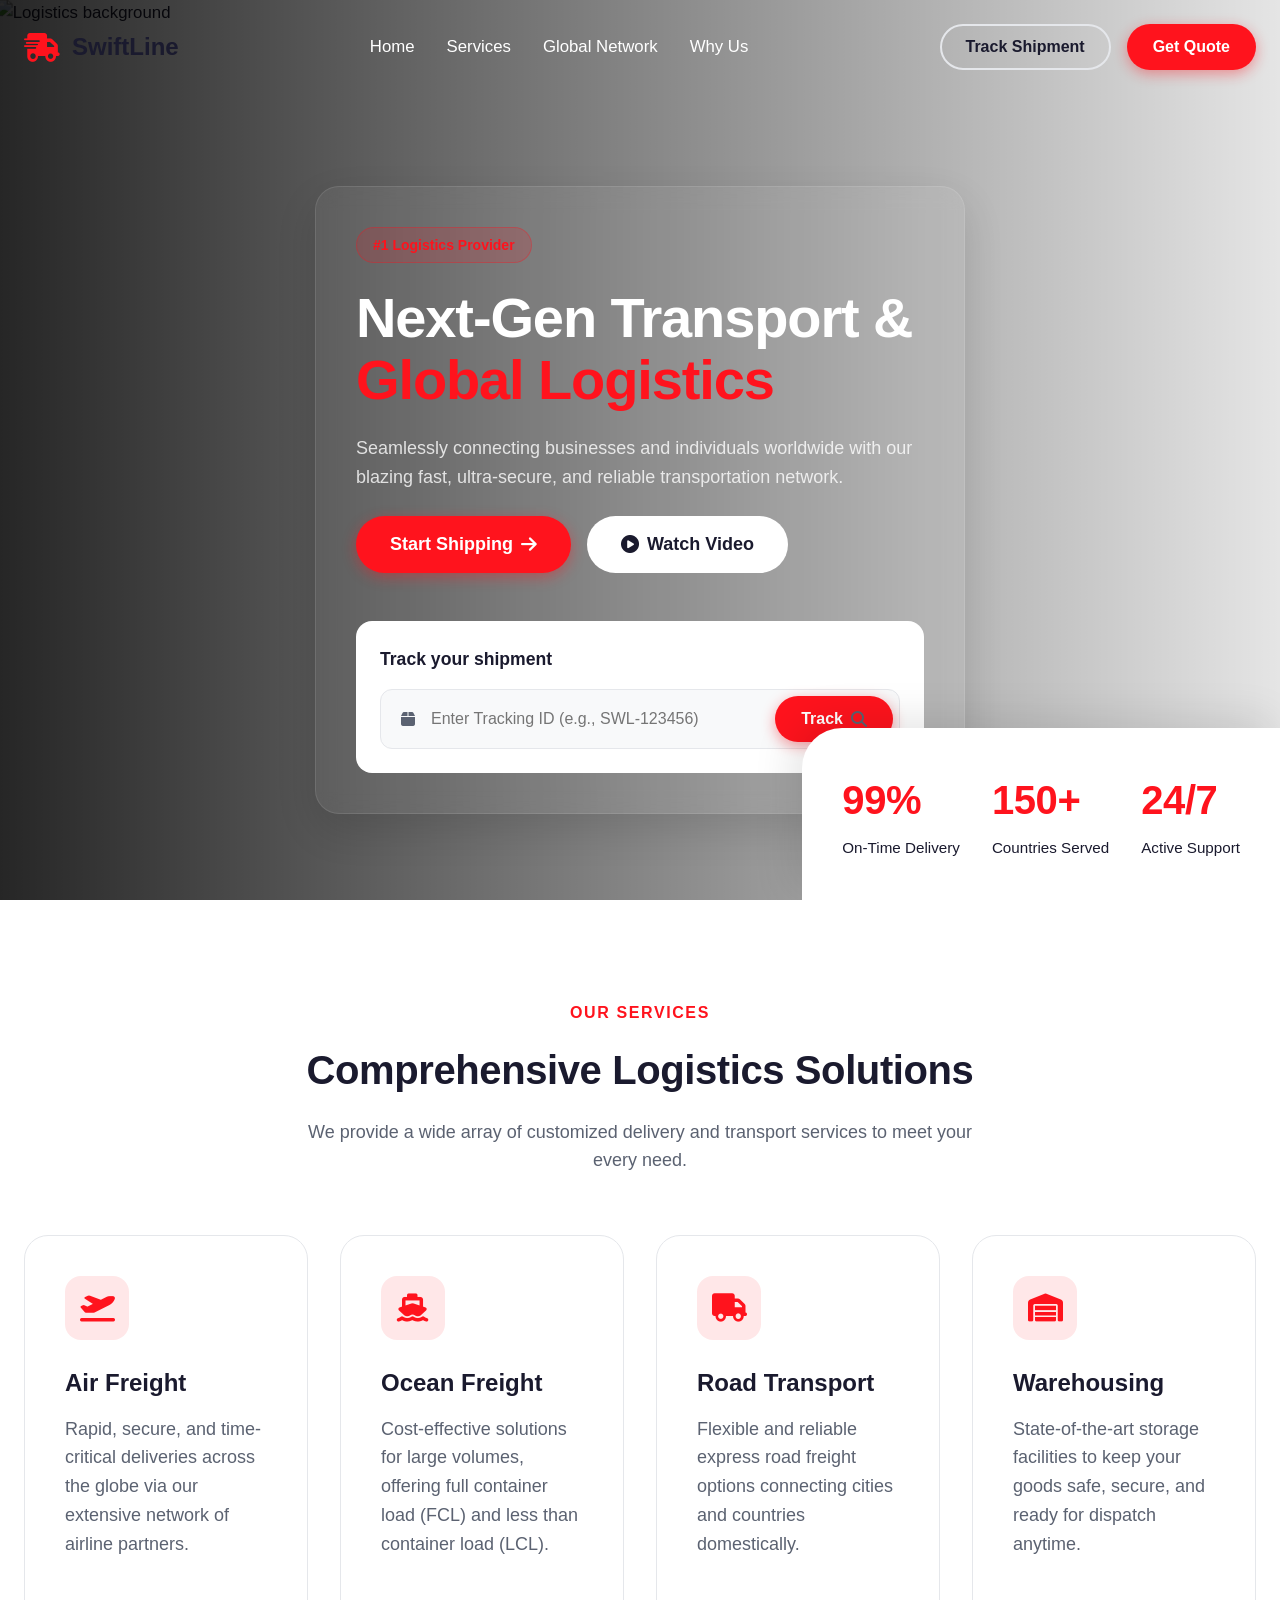
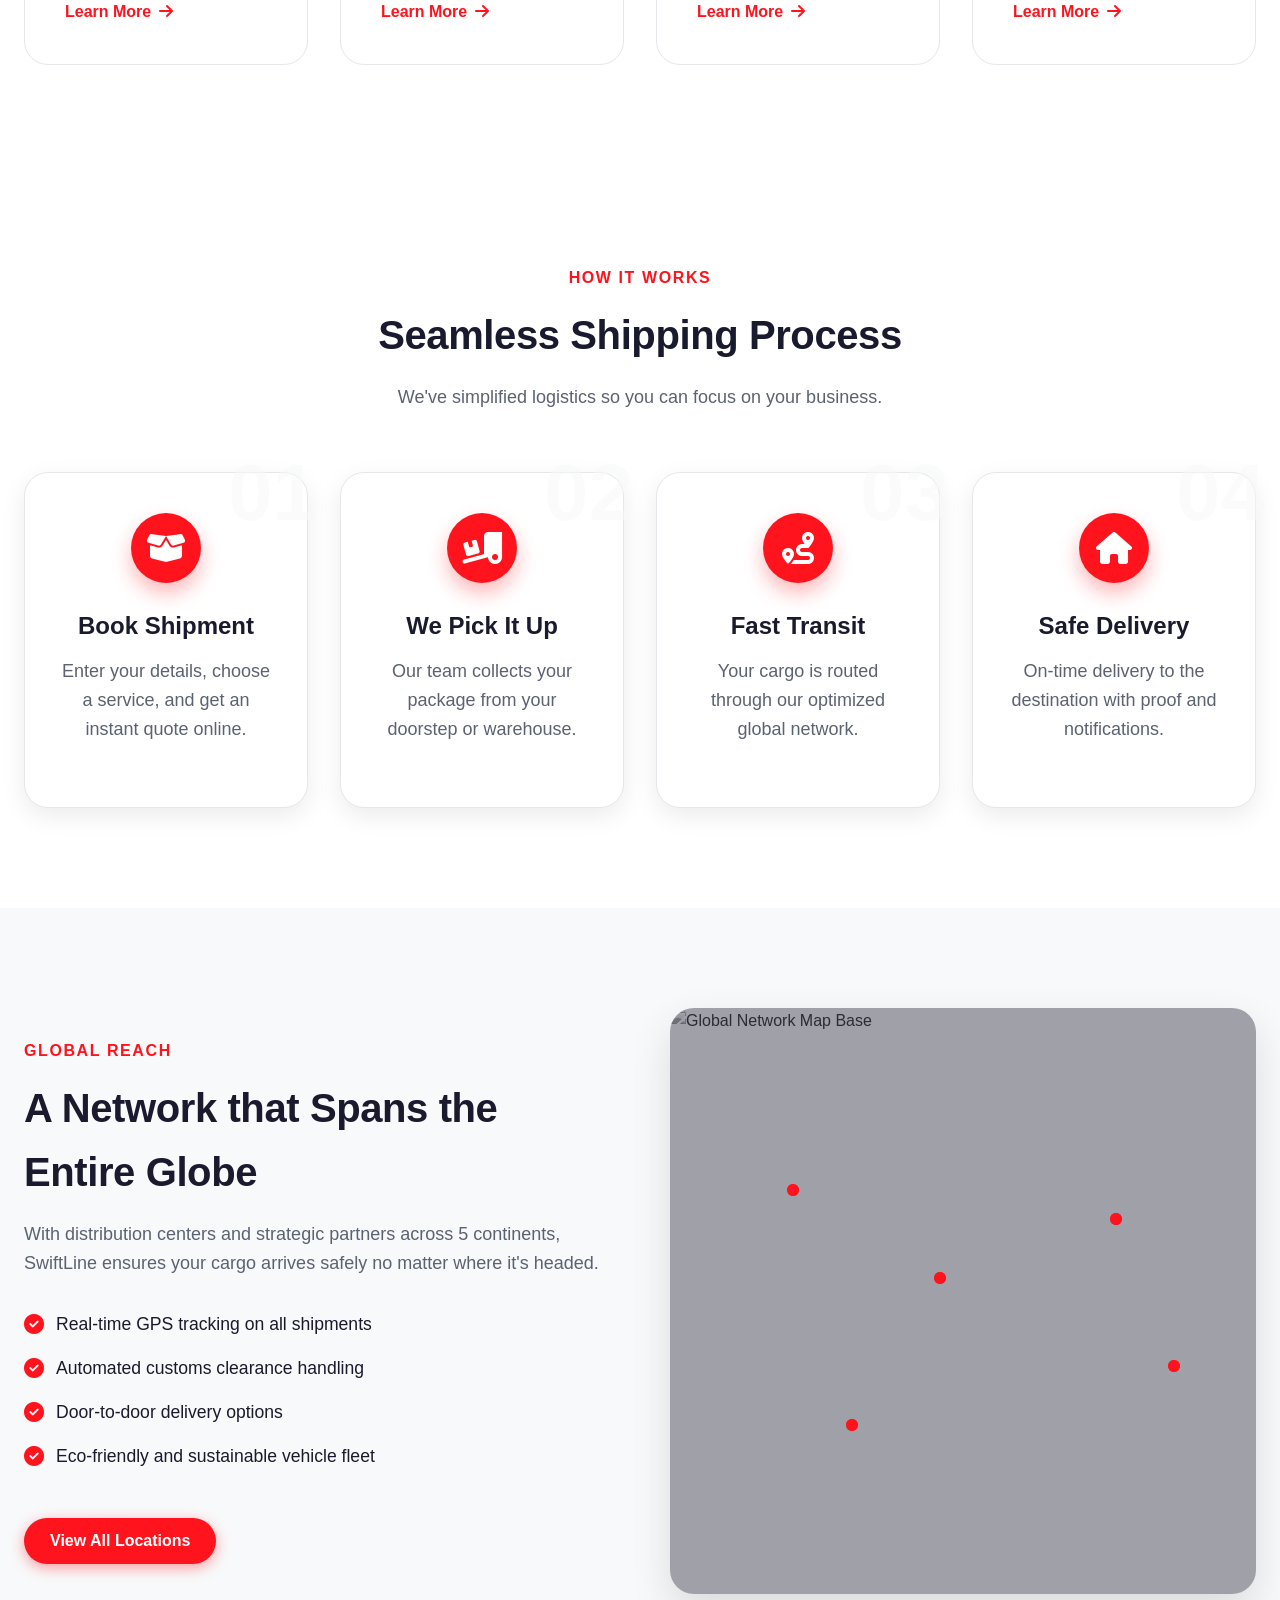
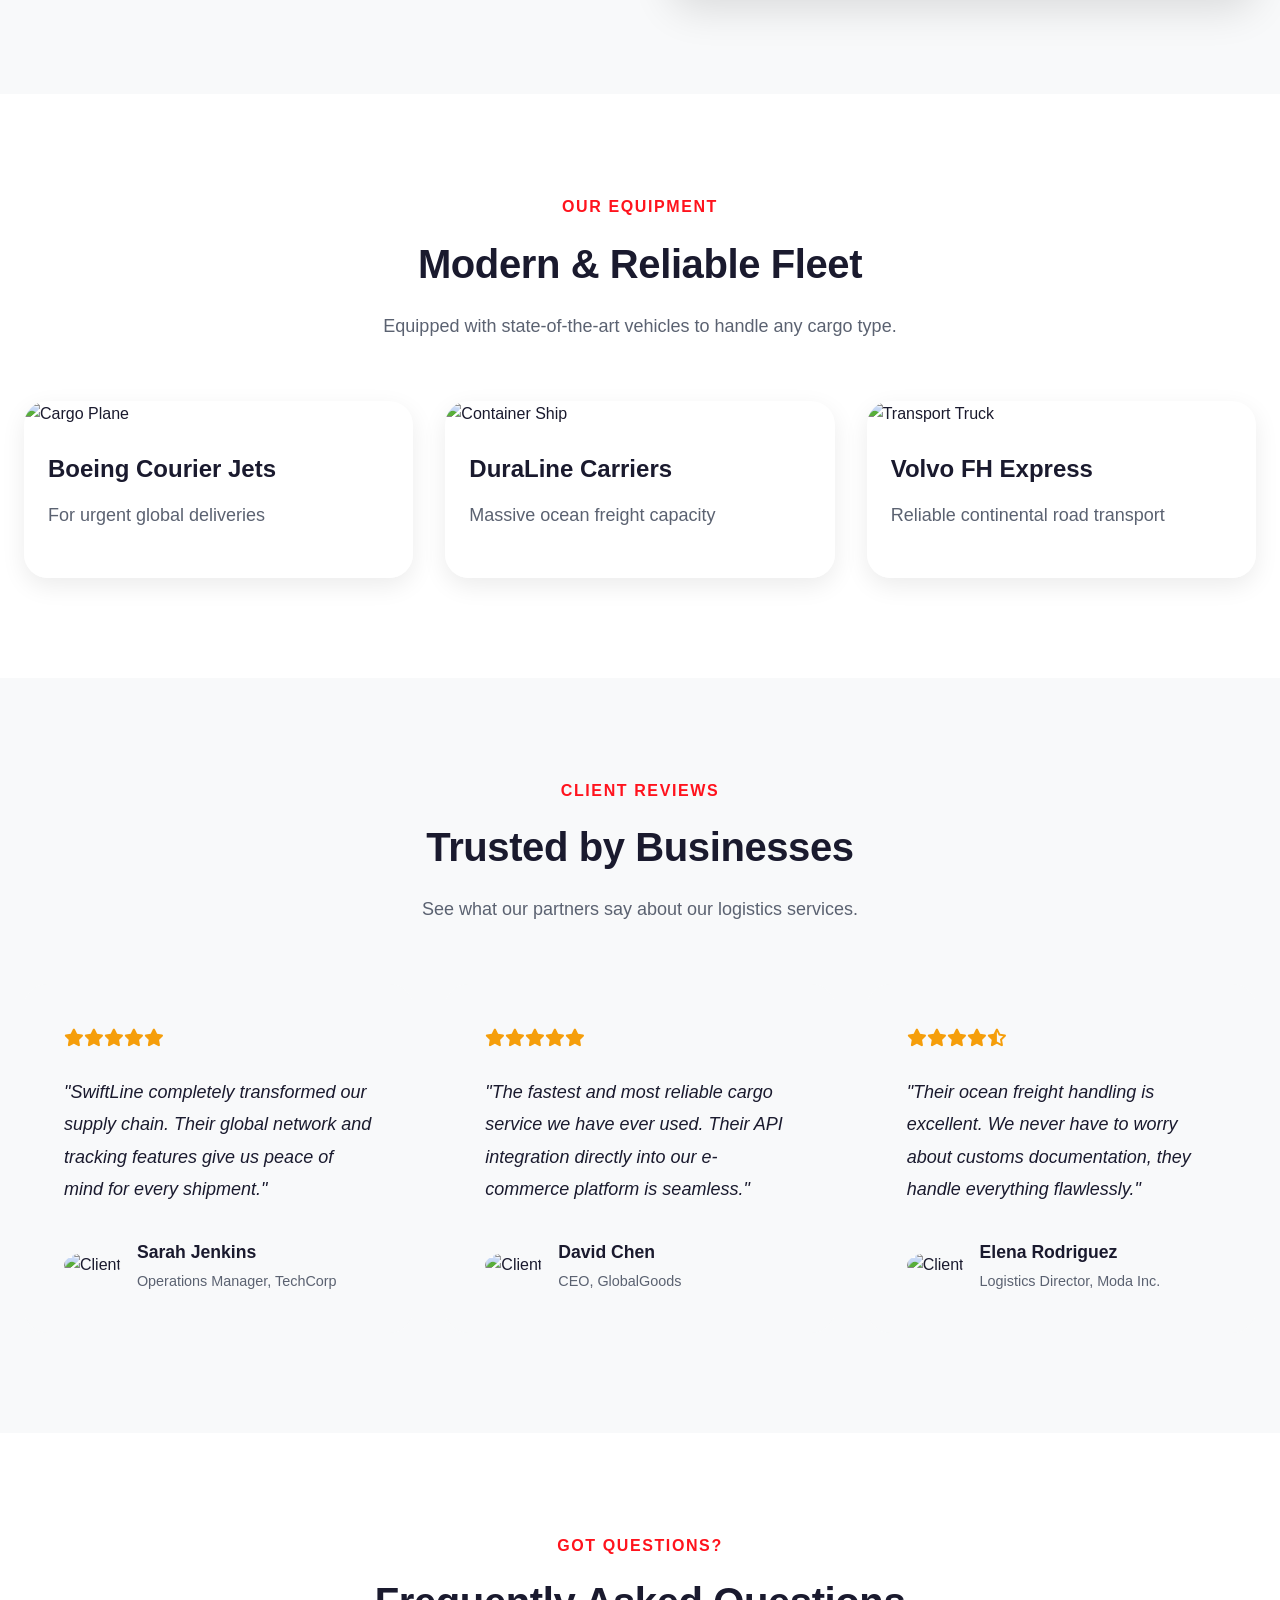
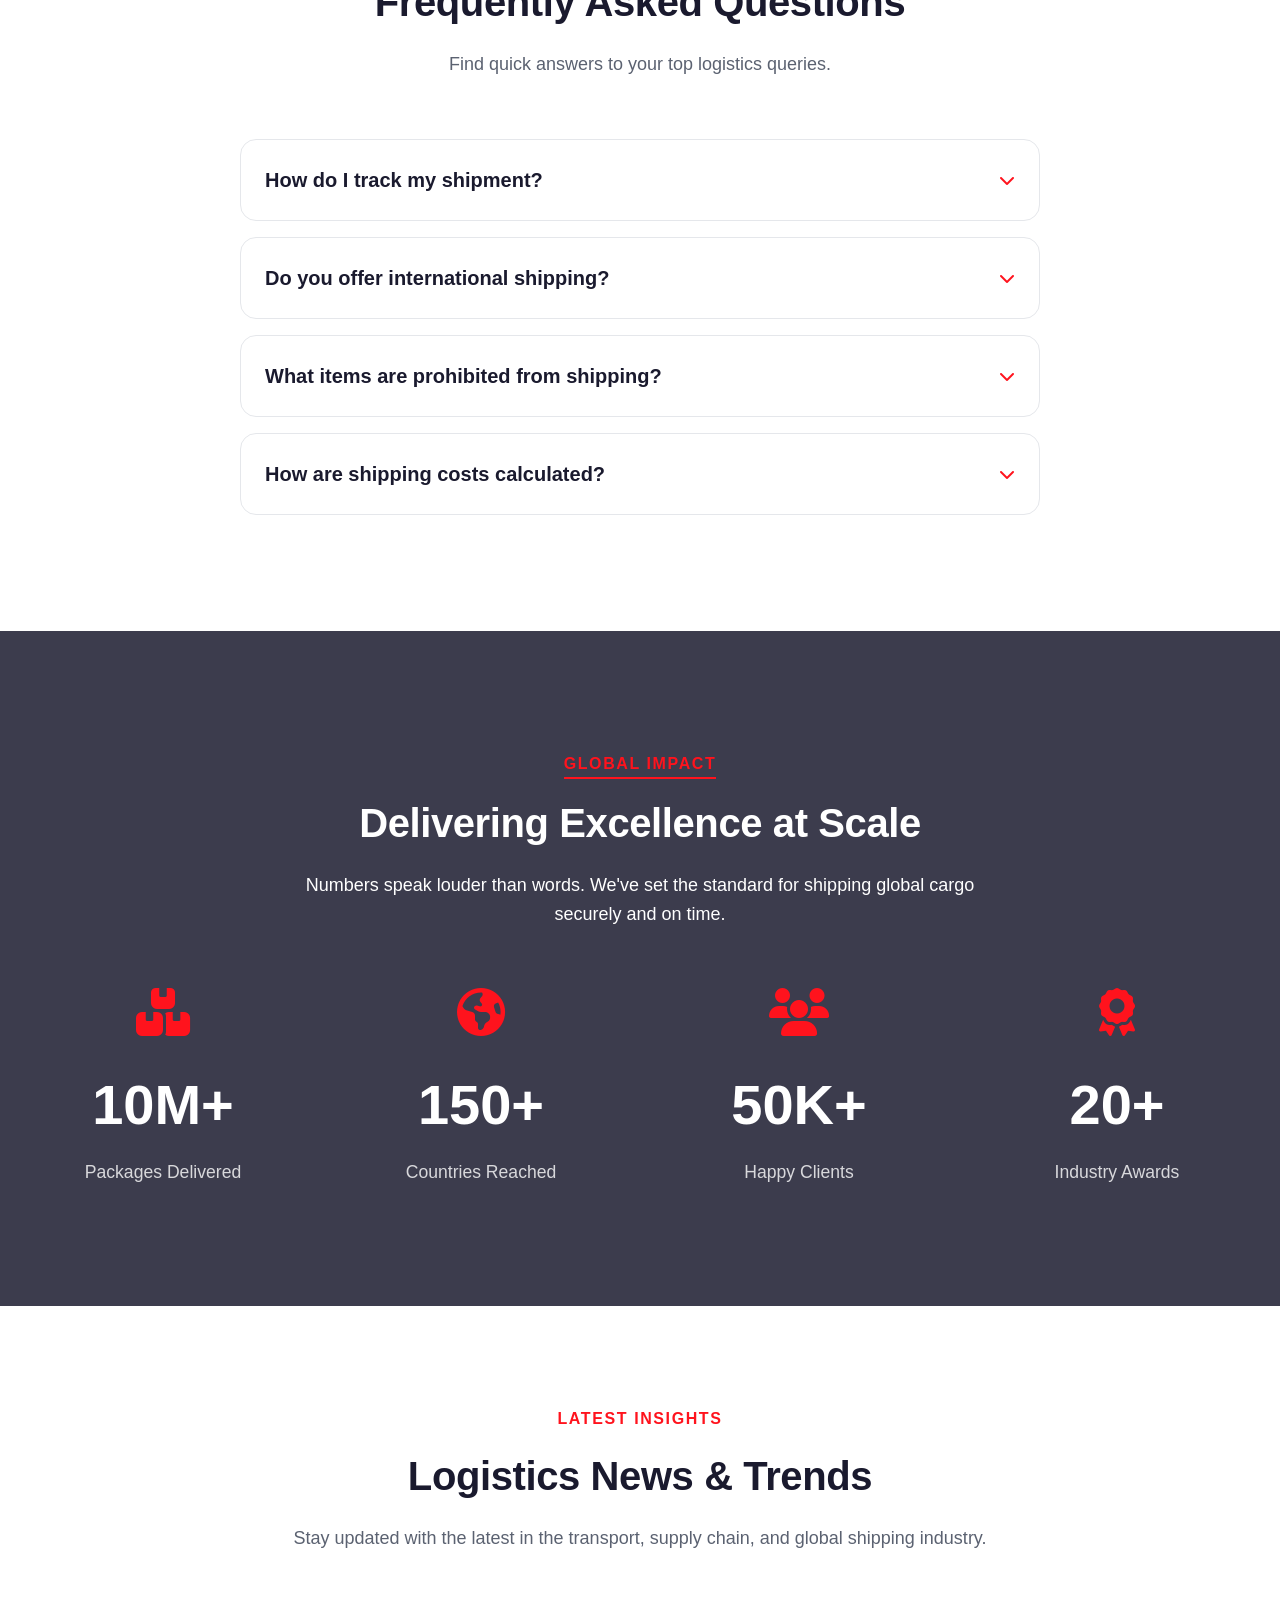
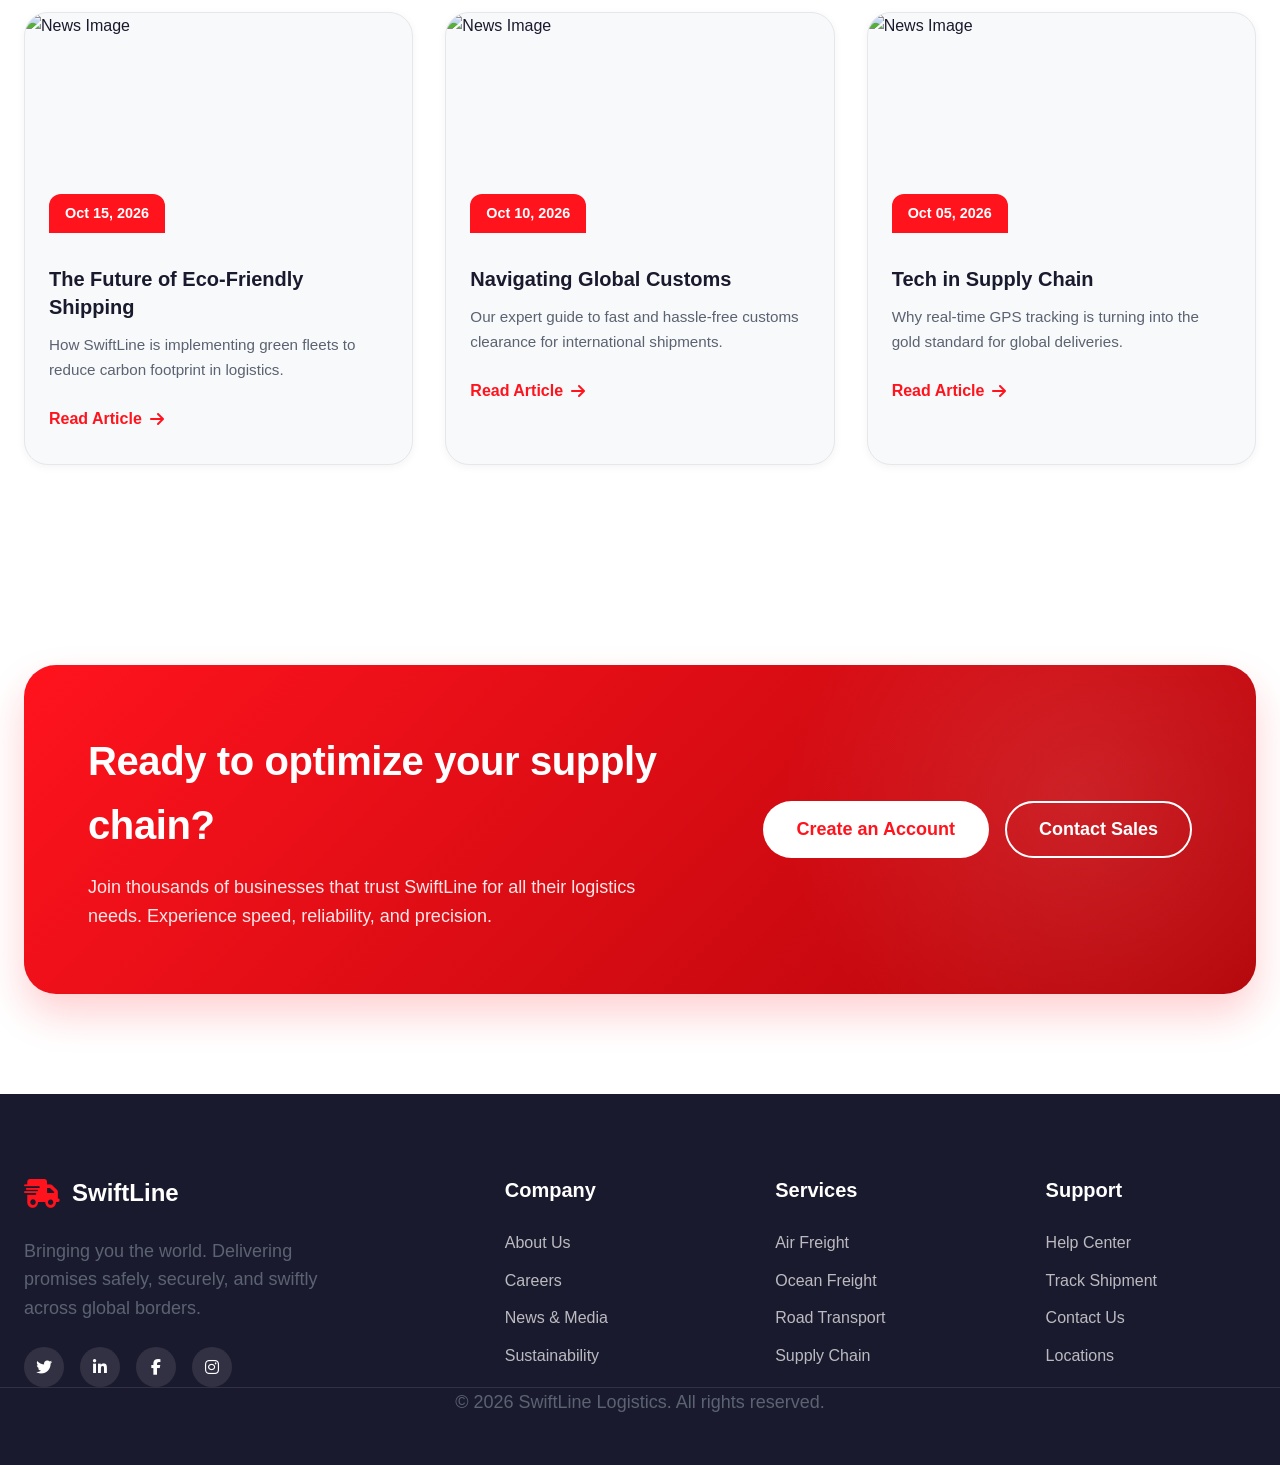
==== commit fee771a9: "Add files via upload" ====
--- a/index.html
+++ b/index.html
@@ -4,12 +4,16 @@
 <head>
     <meta charset="UTF-8">
     <meta name="viewport" content="width=device-width, initial-scale=1.0">
-    <title>SwiftLine - Premium Global Transport & Logistics</title>
-    <meta name="description" content="Fast, reliable, and global transport and logistics services.">
-    <link href="https://fonts.googleapis.com/css2?family=Outfit:wght@300;400;500;600;700;800&display=swap"
-        rel="stylesheet">
-    <link href="https://cdnjs.cloudflare.com/ajax/libs/font-awesome/6.0.0/css/all.min.css" rel="stylesheet">
+    <title>Transport & Logistics</title>
+    <link rel="icon" href="./assets/bg remove.webp">
+
     <link rel="stylesheet" href="style.css">
+    <link rel="stylesheet" href="./root.css">
+
+    <link href="https://fonts.googleapis.com/icon?family=Material+Icons" rel="stylesheet">
+    <link rel="stylesheet" href="https://cdnjs.cloudflare.com/ajax/libs/font-awesome/6.5.1/css/all.min.css">
+
+    <link href="https://unpkg.com/aos@2.3.4/dist/aos.css" rel="stylesheet">
 </head>
 
 <body>
--- a/style.css
+++ b/style.css
@@ -1,157 +1,3 @@
-:root {
-    --primary-color: rgb(255, 19, 29);
-    --primary-hover: rgb(220, 15, 20);
-    --bg-surface: #ffffff;
-    --text-dark: #1a1a2e;
-    --text-light: #5b6271;
-    --bg-gray: #f8f9fa;
-    --white: #ffffff;
-    --border-color: #e5e7eb;
-    --transition: all 0.3s cubic-bezier(0.4, 0, 0.2, 1);
-    --shadow-sm: 0 2px 8px rgba(0, 0, 0, 0.05);
-    --shadow-md: 0 8px 24px rgba(0, 0, 0, 0.08);
-    --shadow-lg: 0 16px 40px rgba(0, 0, 0, 0.12);
-}
-
-* {
-    margin: 0;
-    padding: 0;
-    box-sizing: border-box;
-}
-
-body {
-    font-family: 'Outfit', sans-serif;
-    color: var(--text-dark);
-    background-color: var(--bg-surface);
-    line-height: 1.6;
-    overflow-x: hidden;
-}
-
-a {
-    text-decoration: none;
-    color: inherit;
-    transition: var(--transition);
-}
-
-.container {
-    max-width: 1280px;
-    margin: 0 auto;
-    padding: 0 24px;
-}
-
-/* Typography */
-h1 {
-    font-size: 3.5rem;
-    font-weight: 800;
-    line-height: 1.1;
-    margin-bottom: 24px;
-    letter-spacing: -0.02em;
-}
-
-h2 {
-    font-size: 2.5rem;
-    font-weight: 700;
-    margin-bottom: 16px;
-    letter-spacing: -0.01em;
-}
-
-h3 {
-    font-size: 1.5rem;
-    font-weight: 600;
-    margin-bottom: 12px;
-}
-
-p {
-    color: var(--text-light);
-    font-size: 1.125rem;
-    margin-bottom: 24px;
-}
-
-.highlight {
-    color: var(--primary-color);
-}
-
-.subtitle {
-    color: var(--primary-color);
-    font-weight: 600;
-    font-size: 1rem;
-    text-transform: uppercase;
-    letter-spacing: 0.1em;
-    margin-bottom: 12px;
-    display: inline-block;
-}
-
-/* Buttons */
-.btn {
-    display: inline-flex;
-    align-items: center;
-    justify-content: center;
-    gap: 8px;
-    padding: 12px 24px;
-    border-radius: 50px;
-    font-weight: 600;
-    font-size: 1rem;
-    cursor: pointer;
-    transition: var(--transition);
-    border: 2px solid transparent;
-}
-
-.btn-primary {
-    background-color: var(--primary-color);
-    color: var(--white);
-    box-shadow: 0 4px 14px rgba(255, 19, 29, 0.4);
-}
-
-.btn-primary:hover {
-    background-color: var(--primary-hover);
-    box-shadow: 0 6px 20px rgba(255, 19, 29, 0.5);
-    transform: translateY(-2px);
-}
-
-.btn-secondary {
-    background-color: var(--white);
-    color: var(--text-dark);
-}
-
-.btn-secondary:hover {
-    background-color: var(--bg-gray);
-    transform: translateY(-2px);
-}
-
-.btn-outline {
-    border-color: var(--border-color);
-    color: var(--text-dark);
-    background: transparent;
-}
-
-.btn-outline:hover {
-    border-color: var(--text-dark);
-}
-
-.btn-white {
-    background-color: var(--white);
-    color: var(--primary-color);
-}
-
-.btn-white:hover {
-    box-shadow: 0 8px 24px rgba(0, 0, 0, 0.1);
-    transform: translateY(-2px);
-}
-
-.btn-outline-white {
-    border-color: var(--white);
-    color: var(--white);
-    background: transparent;
-}
-
-.btn-outline-white:hover {
-    background-color: rgba(255, 255, 255, 0.1);
-}
-
-.btn-large {
-    padding: 16px 32px;
-    font-size: 1.125rem;
-}
 
 /* Navbar */
 .navbar {
@@ -1114,6 +960,10 @@
 
 .text-center {
     text-align: center;
+}
+
+.mobile-actions {
+    display: none;
 }
 
 /* Animations Reveal */
--- a/root.css
+++ b/root.css
@@ -0,0 +1,154 @@
+:root {
+    --primary-color: rgb(255, 19, 29);
+    --primary-hover: rgb(220, 15, 20);
+    --bg-surface: #ffffff;
+    --text-dark: #1a1a2e;
+    --text-light: #5b6271;
+    --bg-gray: #f8f9fa;
+    --white: #ffffff;
+    --border-color: #e5e7eb;
+    --transition: all 0.3s cubic-bezier(0.4, 0, 0.2, 1);
+    --shadow-sm: 0 2px 8px rgba(0, 0, 0, 0.05);
+    --shadow-md: 0 8px 24px rgba(0, 0, 0, 0.08);
+    --shadow-lg: 0 16px 40px rgba(0, 0, 0, 0.12);
+}
+
+* {
+    margin: 0;
+    padding: 0;
+    box-sizing: border-box;
+}
+
+body {
+    font-family: 'Outfit', sans-serif;
+    color: var(--text-dark);
+    background-color: var(--bg-surface);
+    line-height: 1.6;
+    overflow-x: hidden;
+}
+
+a {
+    text-decoration: none;
+    color: inherit;
+    transition: var(--transition);
+}
+
+.container {
+    max-width: 1280px;
+    margin: 0 auto;
+    padding: 0 24px;
+}
+
+/* Typography */
+h1 {
+    font-size: 3.5rem;
+    font-weight: 800;
+    line-height: 1.1;
+    margin-bottom: 24px;
+    letter-spacing: -0.02em;
+}
+
+h2 {
+    font-size: 2.5rem;
+    font-weight: 700;
+    margin-bottom: 16px;
+    letter-spacing: -0.01em;
+}
+
+h3 {
+    font-size: 1.5rem;
+    font-weight: 600;
+    margin-bottom: 12px;
+}
+
+p {
+    color: var(--text-light);
+    font-size: 1.125rem;
+    margin-bottom: 24px;
+}
+
+.highlight {
+    color: var(--primary-color);
+}
+
+.subtitle {
+    color: var(--primary-color);
+    font-weight: 600;
+    font-size: 1rem;
+    text-transform: uppercase;
+    letter-spacing: 0.1em;
+    margin-bottom: 12px;
+    display: inline-block;
+}
+
+/* Buttons */
+.btn {
+    display: inline-flex;
+    align-items: center;
+    justify-content: center;
+    gap: 8px;
+    padding: 12px 24px;
+    border-radius: 50px;
+    font-weight: 600;
+    font-size: 1rem;
+    cursor: pointer;
+    transition: var(--transition);
+    border: 2px solid transparent;
+}
+
+.btn-primary {
+    background-color: var(--primary-color);
+    color: var(--white);
+    box-shadow: 0 4px 14px rgba(255, 19, 29, 0.4);
+}
+
+.btn-primary:hover {
+    background-color: var(--primary-hover);
+    box-shadow: 0 6px 20px rgba(255, 19, 29, 0.5);
+    transform: translateY(-2px);
+}
+
+.btn-secondary {
+    background-color: var(--white);
+    color: var(--text-dark);
+}
+
+.btn-secondary:hover {
+    background-color: var(--bg-gray);
+    transform: translateY(-2px);
+}
+
+.btn-outline {
+    border-color: var(--border-color);
+    color: var(--text-dark);
+    background: transparent;
+}
+
+.btn-outline:hover {
+    border-color: var(--text-dark);
+}
+
+.btn-white {
+    background-color: var(--white);
+    color: var(--primary-color);
+}
+
+.btn-white:hover {
+    box-shadow: 0 8px 24px rgba(0, 0, 0, 0.1);
+    transform: translateY(-2px);
+}
+
+.btn-outline-white {
+    border-color: var(--white);
+    color: var(--white);
+    background: transparent;
+}
+
+.btn-outline-white:hover {
+    background-color: rgba(255, 255, 255, 0.1);
+}
+
+.btn-large {
+    padding: 16px 32px;
+    font-size: 1.125rem;
+}
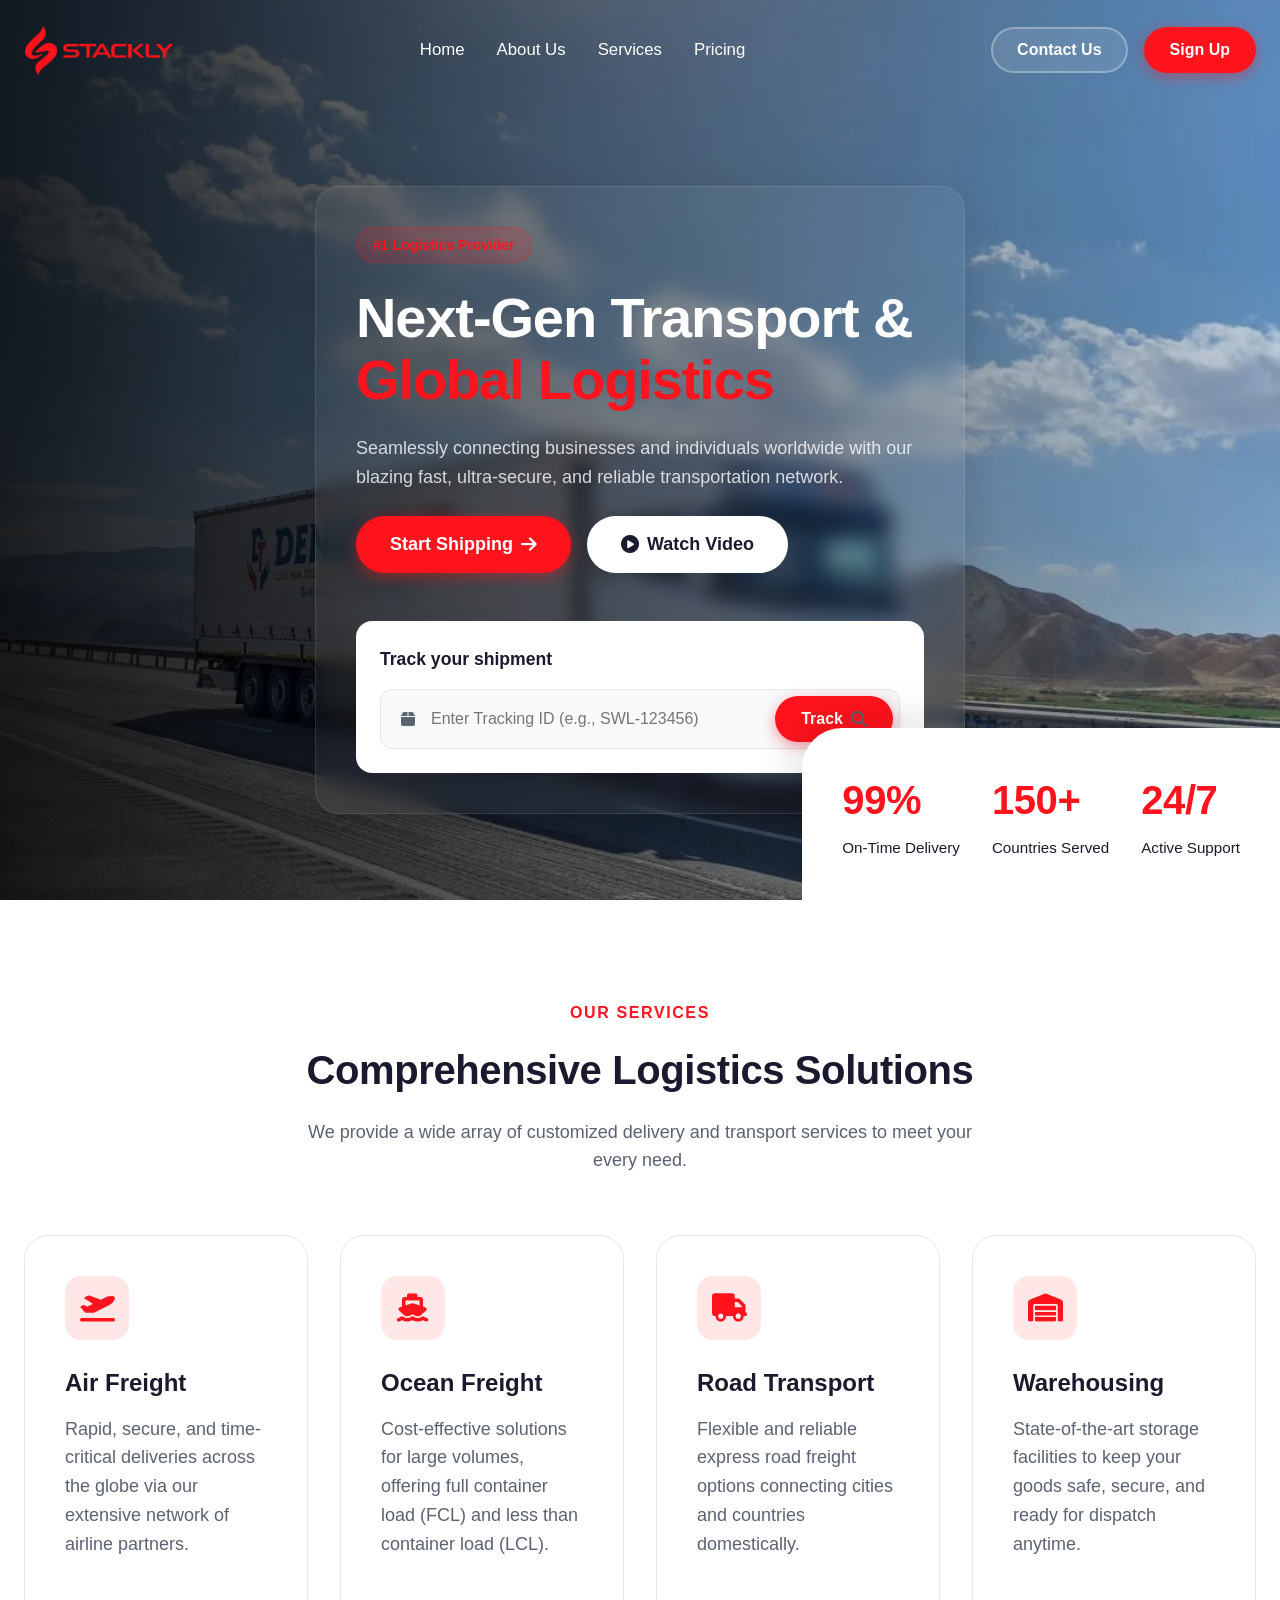
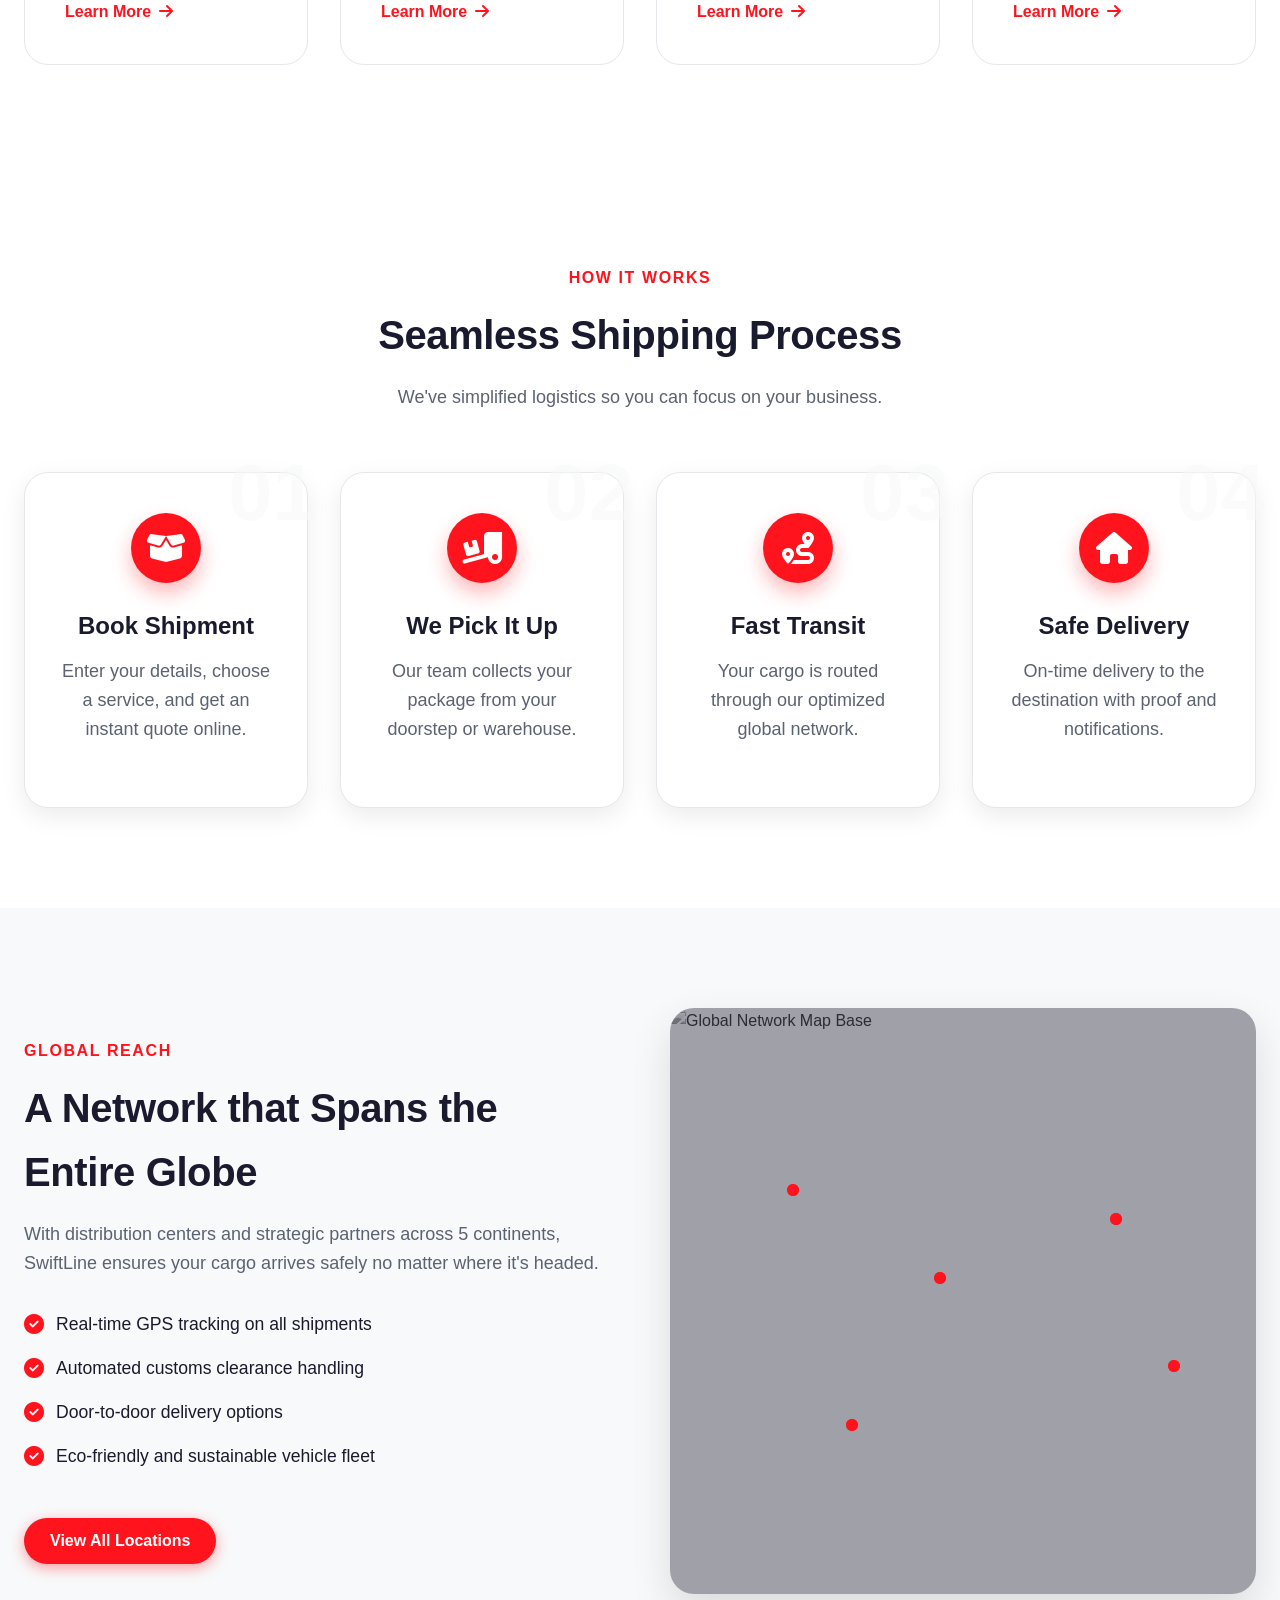
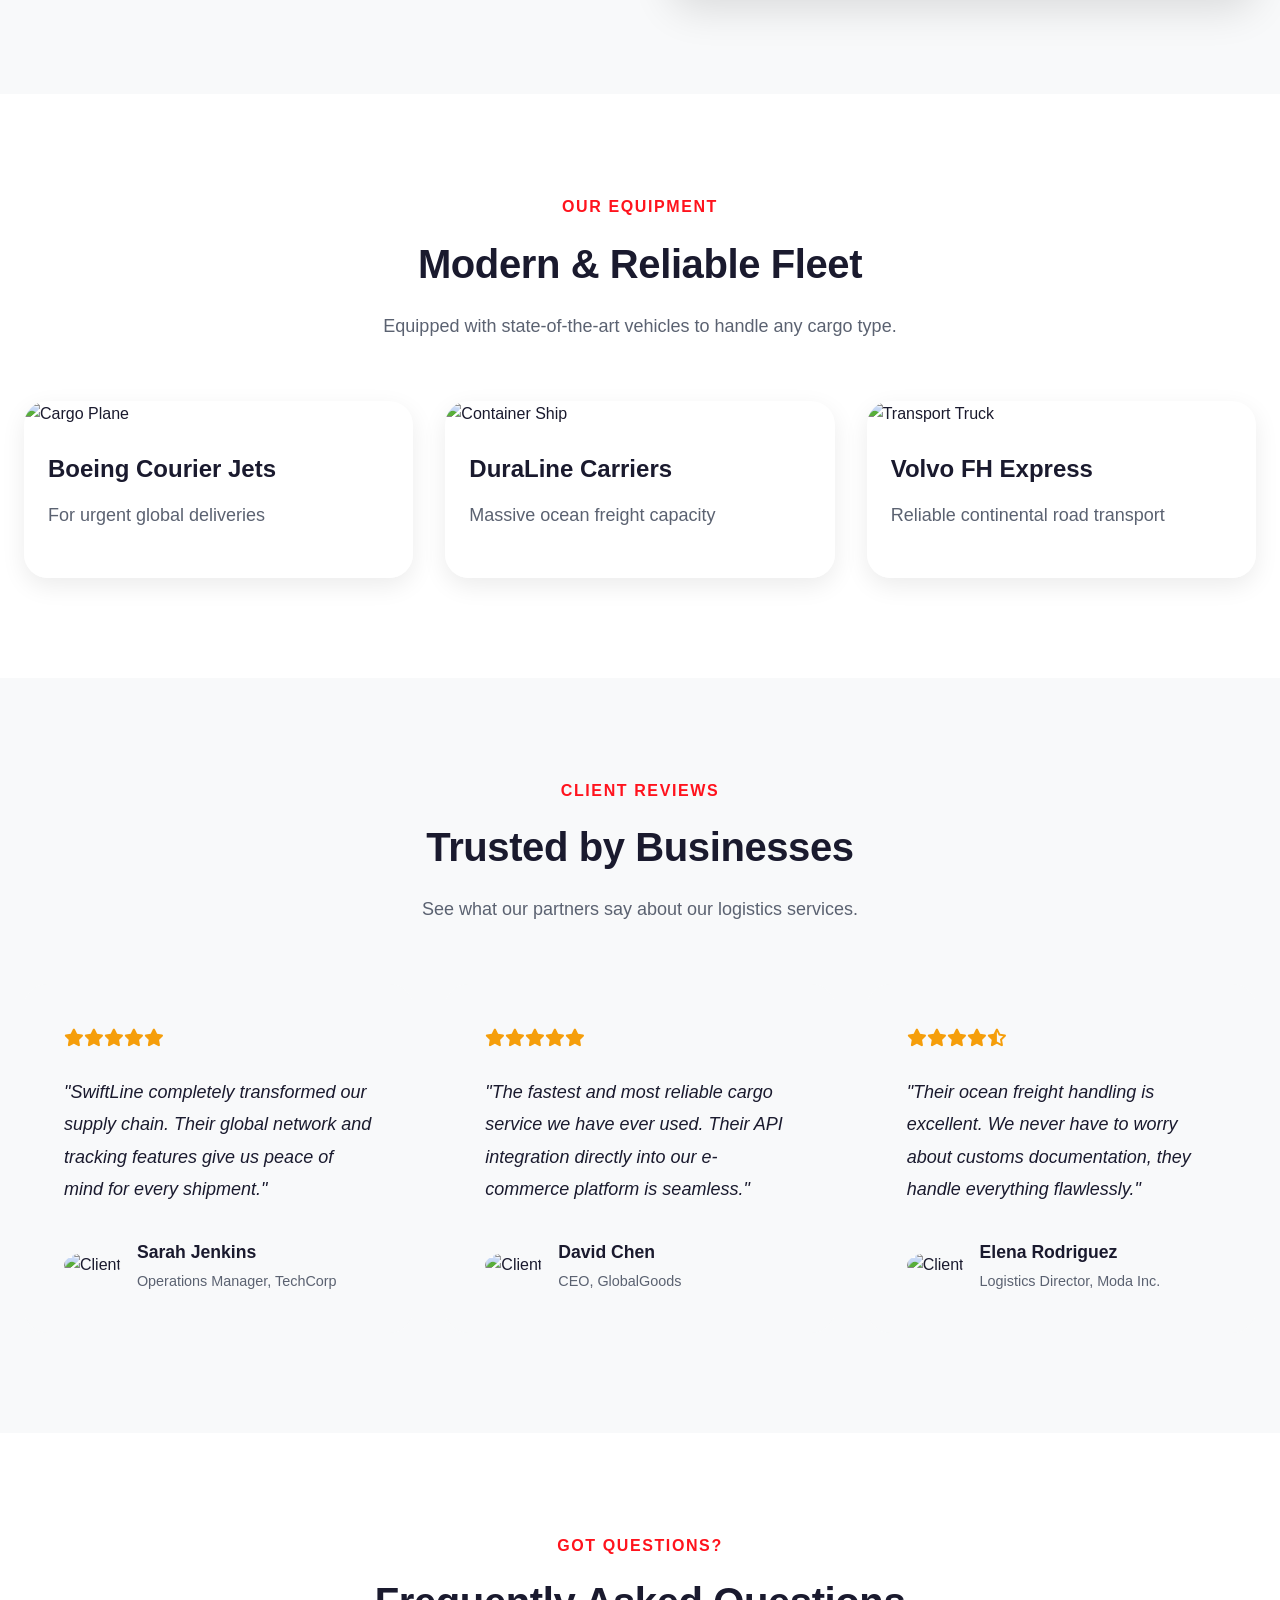
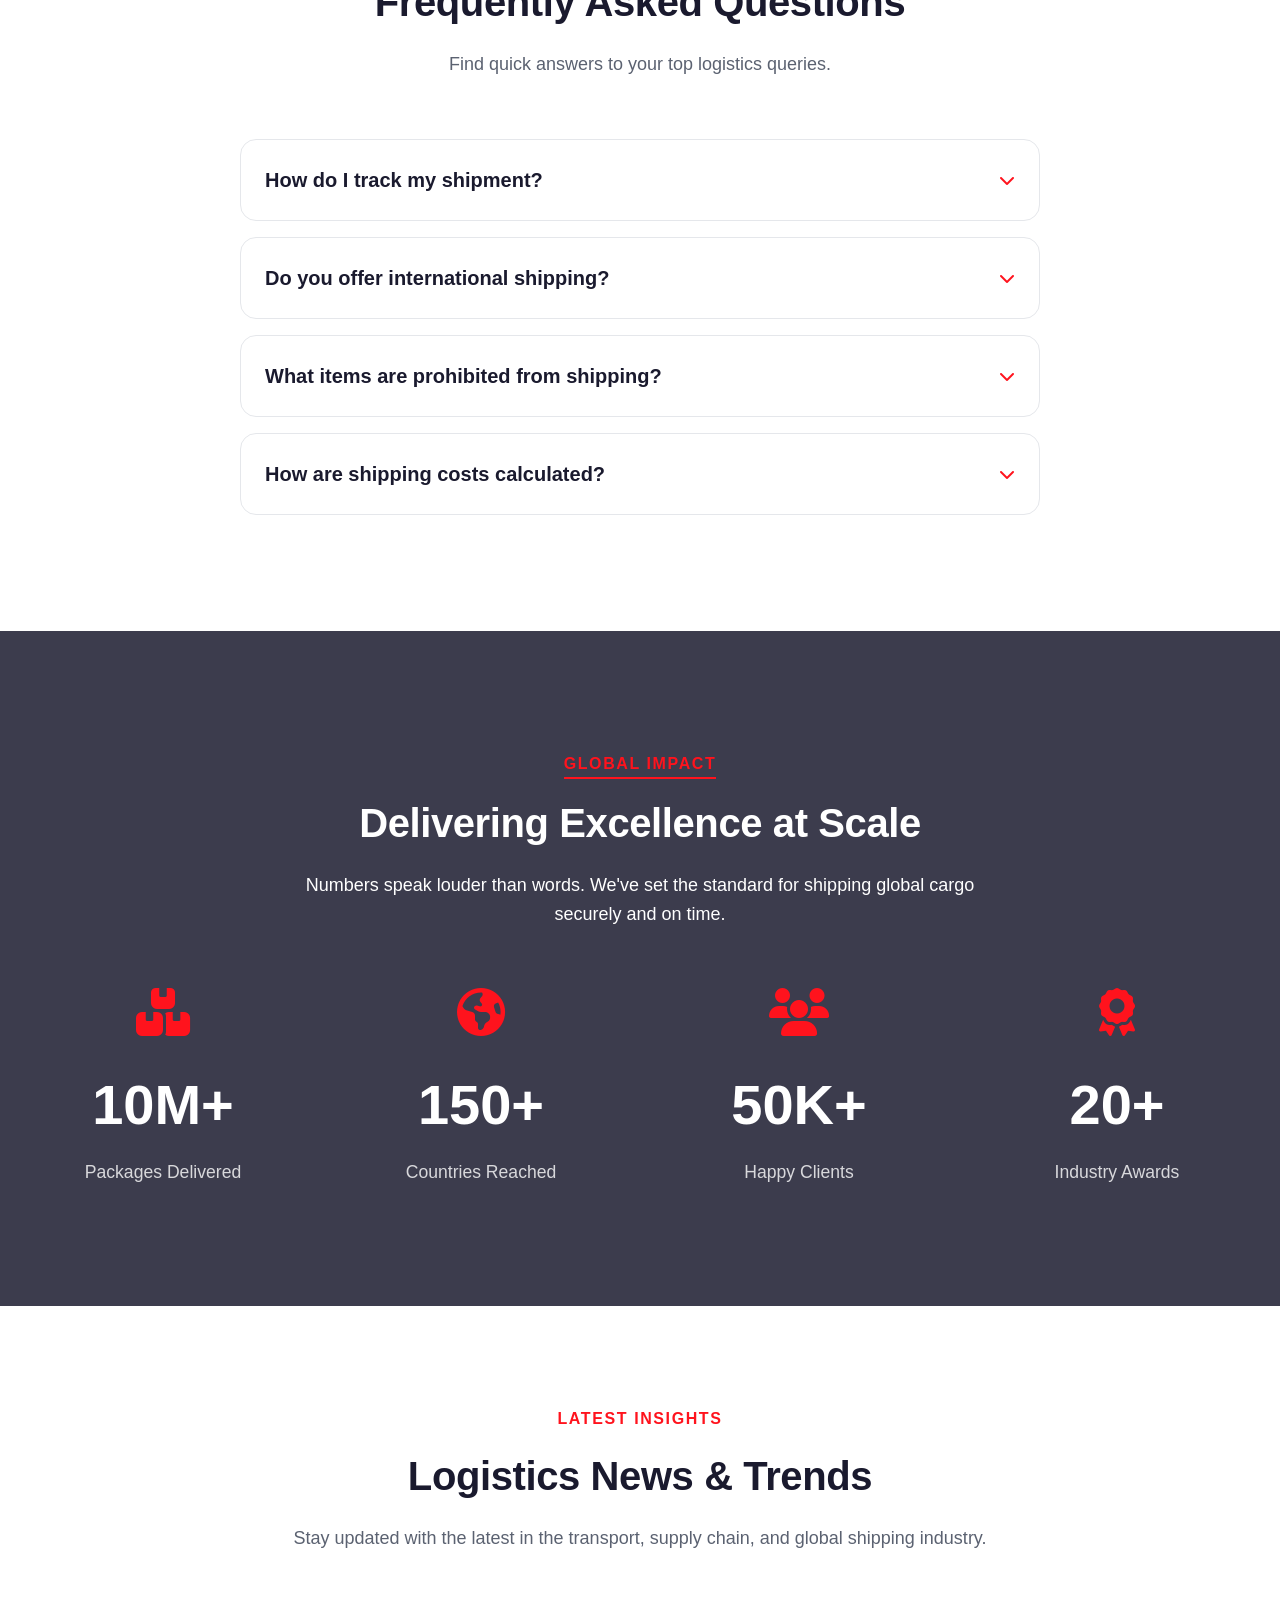
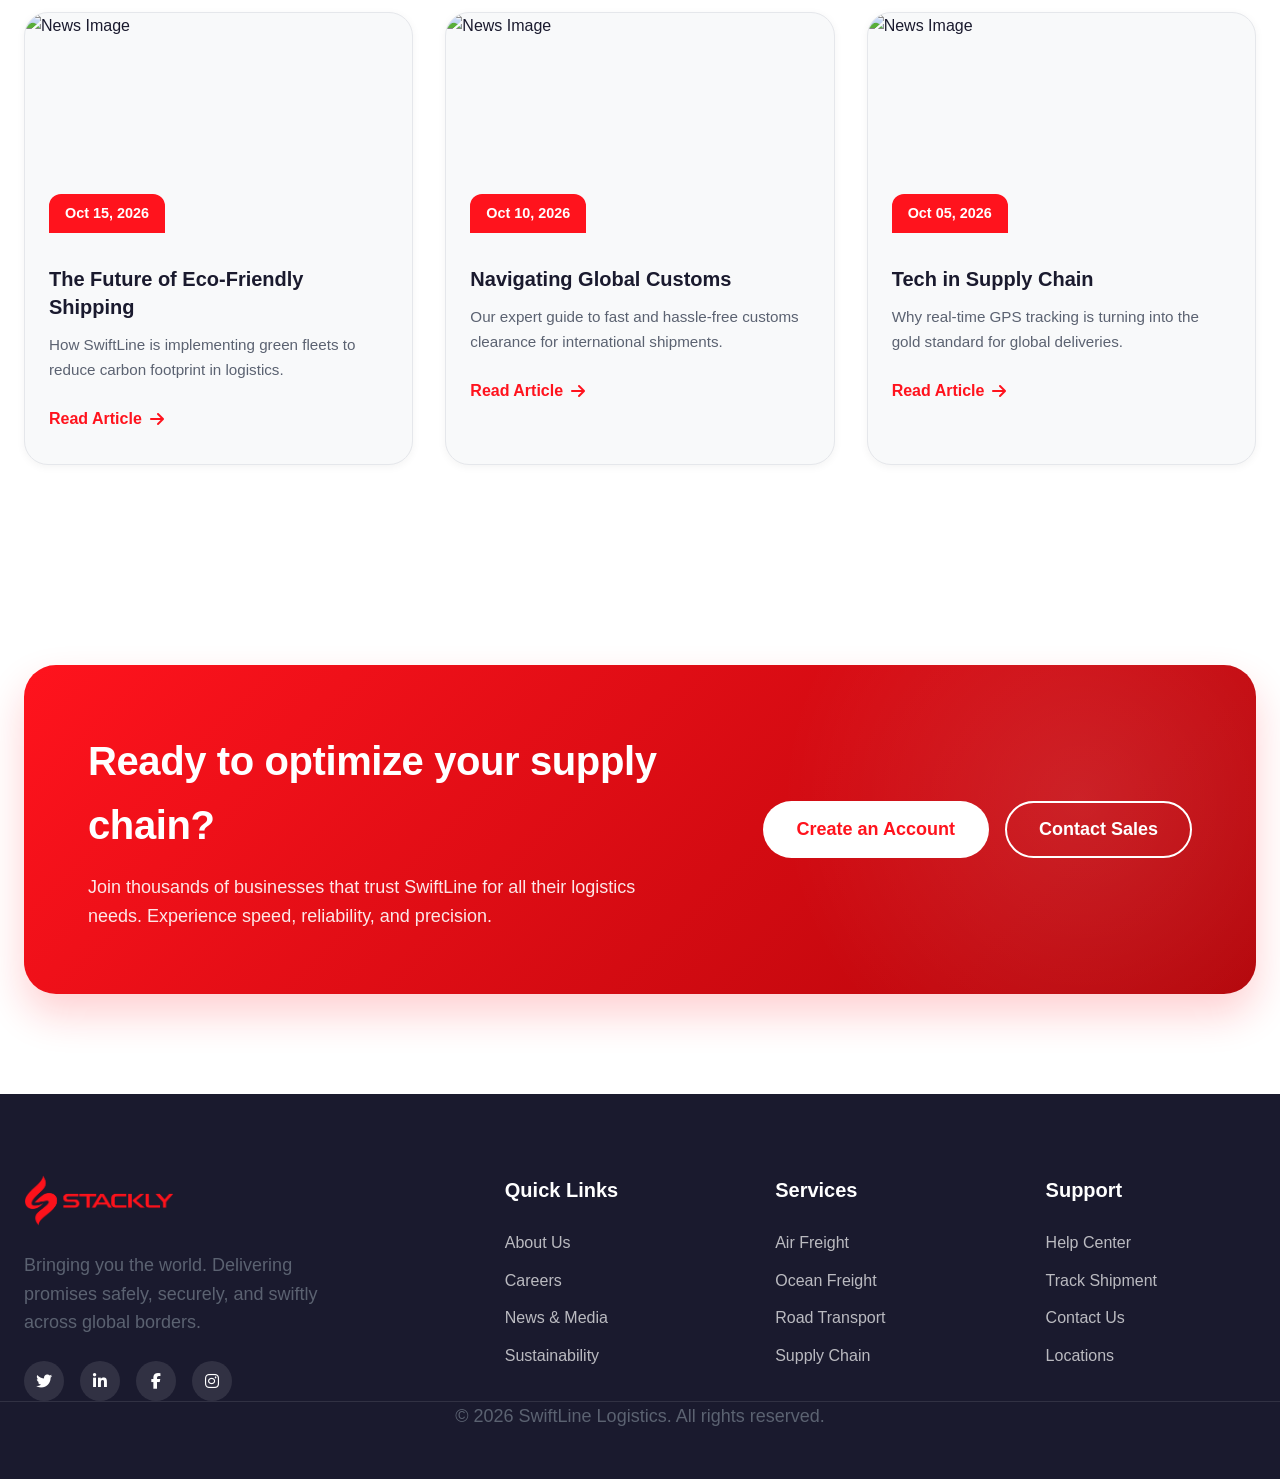
==== commit 3b62cbc6: "Add files via upload" ====
--- a/index.html
+++ b/index.html
@@ -20,22 +20,22 @@
     <!-- Navbar -->
     <nav class="navbar" id="navbar">
         <div class="container nav-container">
-            <a href="#" class="logo">
-                <i class="fas fa-truck-fast"></i> SwiftLine
+            <a href="index.html" class="logo">
+                <img src="./assets/dark red.webp" alt="logo" width="150px">
             </a>
             <div class="nav-links" id="navLinks">
-                <a href="#home">Home</a>
-                <a href="#services">Services</a>
-                <a href="#network">Global Network</a>
-                <a href="#about">Why Us</a>
+                <a href="index.html">Home</a>
+                <a href="about.html">About Us</a>
+                <a href="service.html">Services</a>
+                <a href="price.html">Pricing</a>
                 <div class="mobile-actions">
-                    <button class="btn btn-outline track-btn">Track Shipment</button>
-                    <button class="btn btn-primary">Get Quote</button>
+                    <button class="btn btn-outline track-btn" onclick="window.location.href='contact.html'">Contact Us</button>
+                    <button class="btn btn-primary" onclick="window.location.href='sign.html'">Sign Up</button>
                 </div>
             </div>
             <div class="nav-right">
-                <button class="btn btn-outline track-btn">Track Shipment</button>
-                <button class="btn btn-primary">Get Quote</button>
+                <button class="btn btn-outline track-btn" onclick="window.location.href='contact.html'">Contact Us</button>
+                <button class="btn btn-primary" onclick="window.location.href='sign.html'">Sign Up</button>
                 <div class="mobile-menu-btn" id="mobileMenuBtn">
                     <i class="fas fa-bars"></i>
                 </div>
@@ -46,7 +46,7 @@
     <!-- Hero Section -->
     <section class="hero" id="home">
         <div class="hero-bg">
-            <img src="https://images.unsplash.com/photo-1586528116311-ad8dd3c8310d?ixlib=rb-4.0.3&ixid=M3wxMjA3fDB8MHxwaG90by1wYWdlfHx8fGVufDB8fHx8fA%3D%3D&auto=format&fit=crop&w=2070&q=80"
+            <img src="./assets/hero.webp"
                 alt="Logistics background">
             <div class="hero-overlay"></div>
         </div>
@@ -460,18 +460,18 @@
         <div class="container footer-content">
             <div class="footer-brand">
                 <a href="#" class="logo footer-logo">
-                    <i class="fas fa-truck-fast"></i> SwiftLine
+                    <img src="./assets/dark red.webp" alt="logo" width="150px">
                 </a>
                 <p>Bringing you the world. Delivering promises safely, securely, and swiftly across global borders.</p>
                 <div class="social-links">
-                    <a href="#"><i class="fab fa-twitter"></i></a>
-                    <a href="#"><i class="fab fa-linkedin-in"></i></a>
-                    <a href="#"><i class="fab fa-facebook-f"></i></a>
-                    <a href="#"><i class="fab fa-instagram"></i></a>
+                    <a href="./404.html"><i class="fab fa-twitter"></i></a>
+                    <a href="./404.html"><i class="fab fa-linkedin-in"></i></a>
+                    <a href="./404.html"><i class="fab fa-facebook-f"></i></a>
+                    <a href="./404.html"><i class="fab fa-instagram"></i></a>
                 </div>
             </div>
             <div class="footer-links">
-                <h4>Company</h4>
+                <h4>Quick Links</h4>
                 <a href="#">About Us</a>
                 <a href="#">Careers</a>
                 <a href="#">News & Media</a>
@@ -479,17 +479,17 @@
             </div>
             <div class="footer-links">
                 <h4>Services</h4>
-                <a href="#">Air Freight</a>
-                <a href="#">Ocean Freight</a>
-                <a href="#">Road Transport</a>
-                <a href="#">Supply Chain</a>
+                <a href="./404.html">Air Freight</a>
+                <a href="./404.html">Ocean Freight</a>
+                <a href="./404.html">Road Transport</a>
+                <a href="./404.html">Supply Chain</a>
             </div>
             <div class="footer-links">
                 <h4>Support</h4>
-                <a href="#">Help Center</a>
-                <a href="#">Track Shipment</a>
-                <a href="#">Contact Us</a>
-                <a href="#">Locations</a>
+                <a href="./404.html">Help Center</a>
+                <a href="./404.html">Track Shipment</a>
+                <a href="./404.html">Contact Us</a>
+                <a href="./404.html">Locations</a>
             </div>
         </div>
         <div class="container text-center footer-bottom">
--- a/style.css
+++ b/style.css
@@ -92,7 +92,7 @@
 
 .track-btn {
     background-color: rgba(255, 255, 255, 0.1);
-    color: white;
+    color:var(--bg-surface);
     border-color: rgba(255, 255, 255, 0.3);
 }
 
--- a/root.css
+++ b/root.css
@@ -120,7 +120,7 @@
 
 .btn-outline {
     border-color: var(--border-color);
-    color: var(--text-dark);
+    color: var(--bg-surface);
     background: transparent;
 }
 
@@ -152,3 +152,179 @@
     padding: 16px 32px;
     font-size: 1.125rem;
 }
+
+
+
+
+
+
+
+
+
+/* header */
+
+.navbar {
+    position: fixed;
+    top: 0;
+    width: 100%;
+    z-index: 1000;
+    padding: 24px 0;
+    transition: var(--transition);
+    background-color: transparent;
+}
+
+.navbar.scrolled {
+    padding: 16px 0;
+    background-color: rgba(255, 255, 255, 0.95);
+    backdrop-filter: blur(10px);
+    box-shadow: var(--shadow-sm);
+}
+
+.nav-container {
+    display: flex;
+    justify-content: space-between;
+    align-items: center;
+}
+
+.logo {
+    font-size: 1.5rem;
+    font-weight: 800;
+    display: flex;
+    align-items: center;
+    gap: 12px;
+    color: var(--text-dark);
+}
+
+.logo i {
+    color: var(--primary-color);
+    font-size: 1.8rem;
+}
+
+.navbar.scrolled .logo,
+.navbar.scrolled .nav-links a {
+    color: var(--text-dark);
+}
+
+.nav-links {
+    display: flex;
+    gap: 32px;
+}
+
+.nav-links a {
+    font-weight: 500;
+    font-size: 1.05rem;
+    position: relative;
+    color: white;
+}
+
+.navbar.scrolled .nav-links a {
+    color: var(--text-dark);
+}
+
+.nav-links a::after {
+    content: '';
+    position: absolute;
+    bottom: -4px;
+    left: 0;
+    width: 0;
+    height: 2px;
+    background-color: var(--primary-color);
+    transition: var(--transition);
+}
+
+.nav-links a:hover::after {
+    width: 100%;
+}
+
+.nav-right {
+    display: flex;
+    align-items: center;
+    gap: 16px;
+}
+
+.mobile-menu-btn {
+    display: none;
+    font-size: 1.5rem;
+    cursor: pointer;
+    color: white;
+}
+
+.navbar.scrolled .mobile-menu-btn {
+    color: var(--text-dark);
+}
+
+.track-btn {
+    background-color: rgba(255, 255, 255, 0.1);
+    color:var(--bg-surface);
+    border-color: rgba(255, 255, 255, 0.3);
+}
+
+.navbar.scrolled .track-btn {
+    background: transparent;
+    color: var(--text-dark);
+    border-color: var(--border-color);
+}
+
+@media (max-width: 768px) {
+    h1 {
+        font-size: 2.5rem;
+    }
+
+    h2 {
+        font-size: 2rem;
+    }
+
+    .nav-right .track-btn,
+    .nav-right .btn-primary {
+        display: none;
+    }
+
+    .mobile-actions {
+        display: flex;
+        flex-direction: column;
+        gap: 16px;
+        margin-top: 24px;
+        width: 100%;
+        padding: 0 40px;
+    }
+
+    .mobile-actions .btn {
+        width: 100%;
+    }
+
+    .mobile-actions .btn-outline {
+        border-color: var(--text-dark);
+        color: var(--text-dark);
+    }
+
+    .nav-links {
+        position: fixed;
+        top: 0;
+        right: -100%;
+        width: 80%;
+        max-width: 350px;
+        height: 100vh;
+        background-color: var(--white);
+        flex-direction: column;
+        justify-content: center;
+        align-items: center;
+        transition: right 0.4s cubic-bezier(0.4, 0, 0.2, 1);
+        box-shadow: -10px 0 30px rgba(0, 0, 0, 0.1);
+        z-index: 1000;
+    }
+
+    .nav-links.active {
+        right: 0;
+    }
+
+    .nav-links a {
+        color: var(--text-dark) !important;
+        font-size: 1.5rem;
+    }
+
+    .mobile-menu-btn {
+        display: block;
+        z-index: 1001;
+        position: relative;
+    }
+}
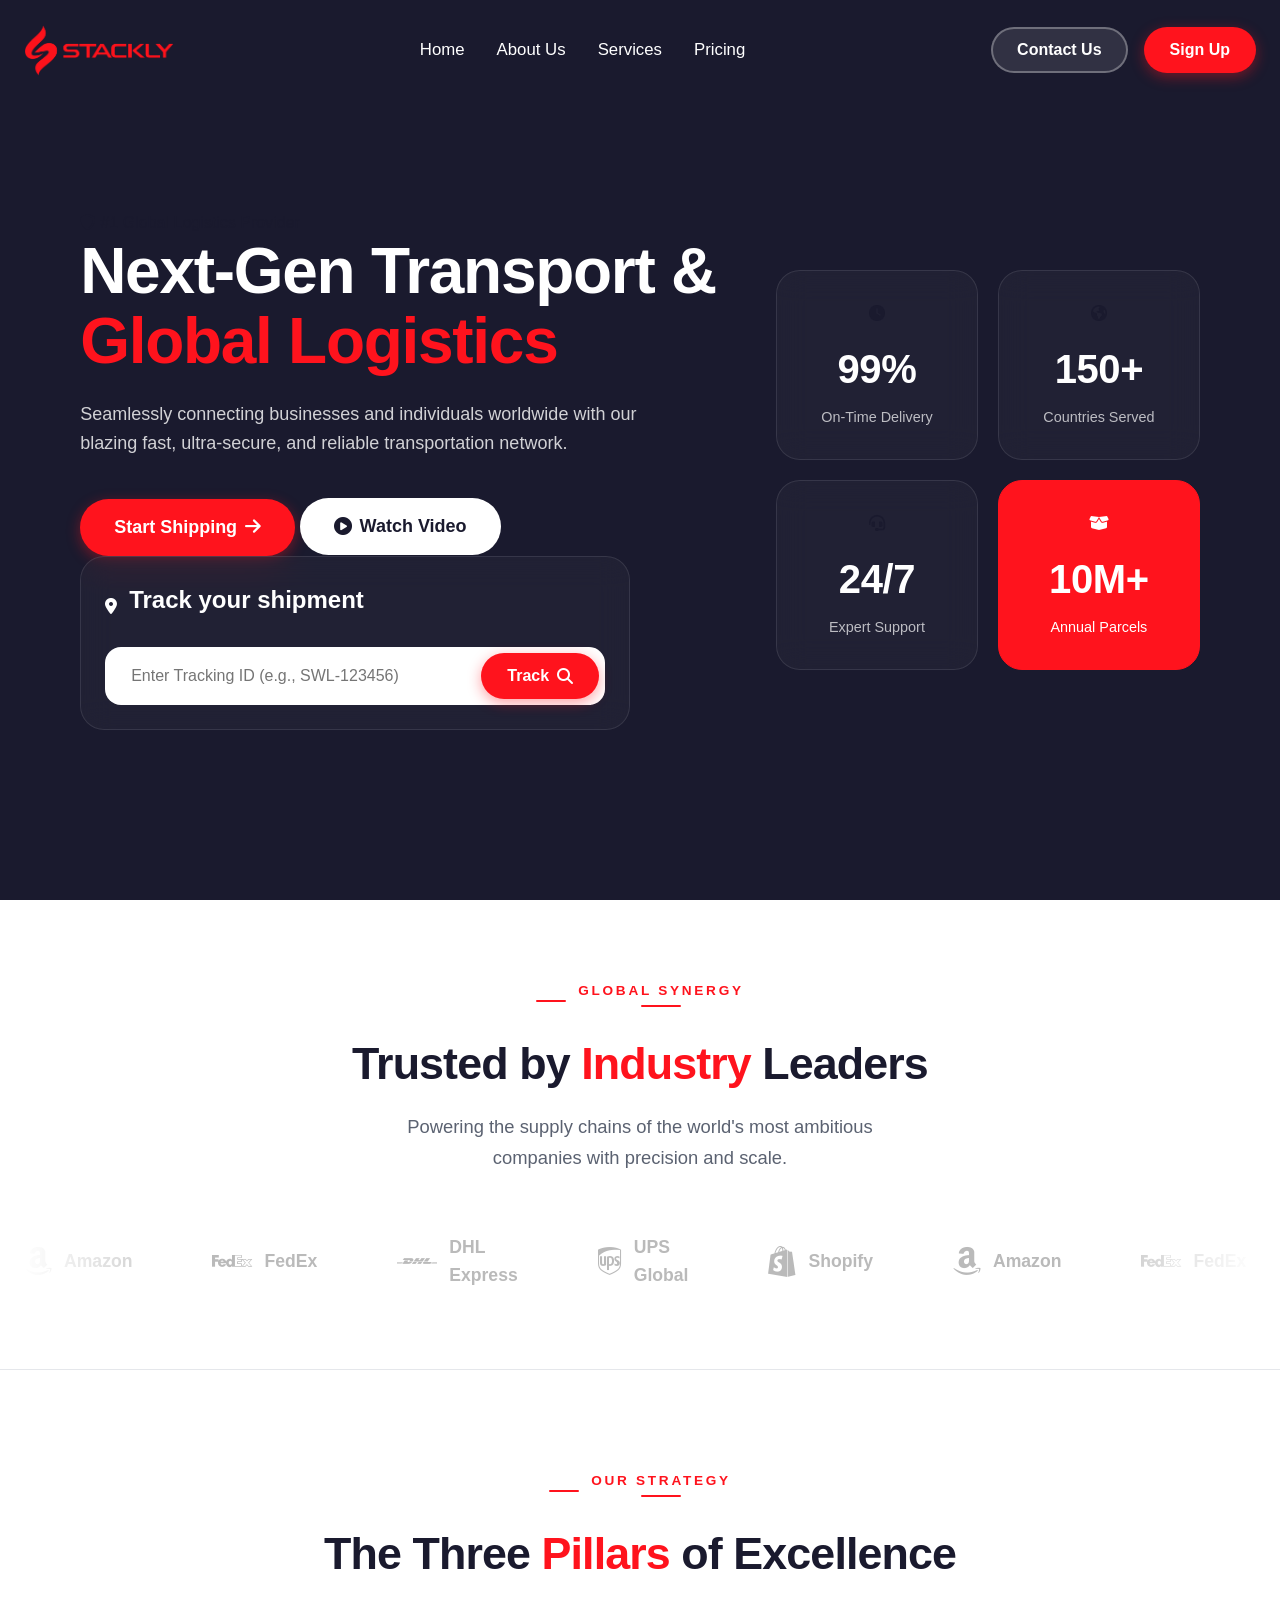
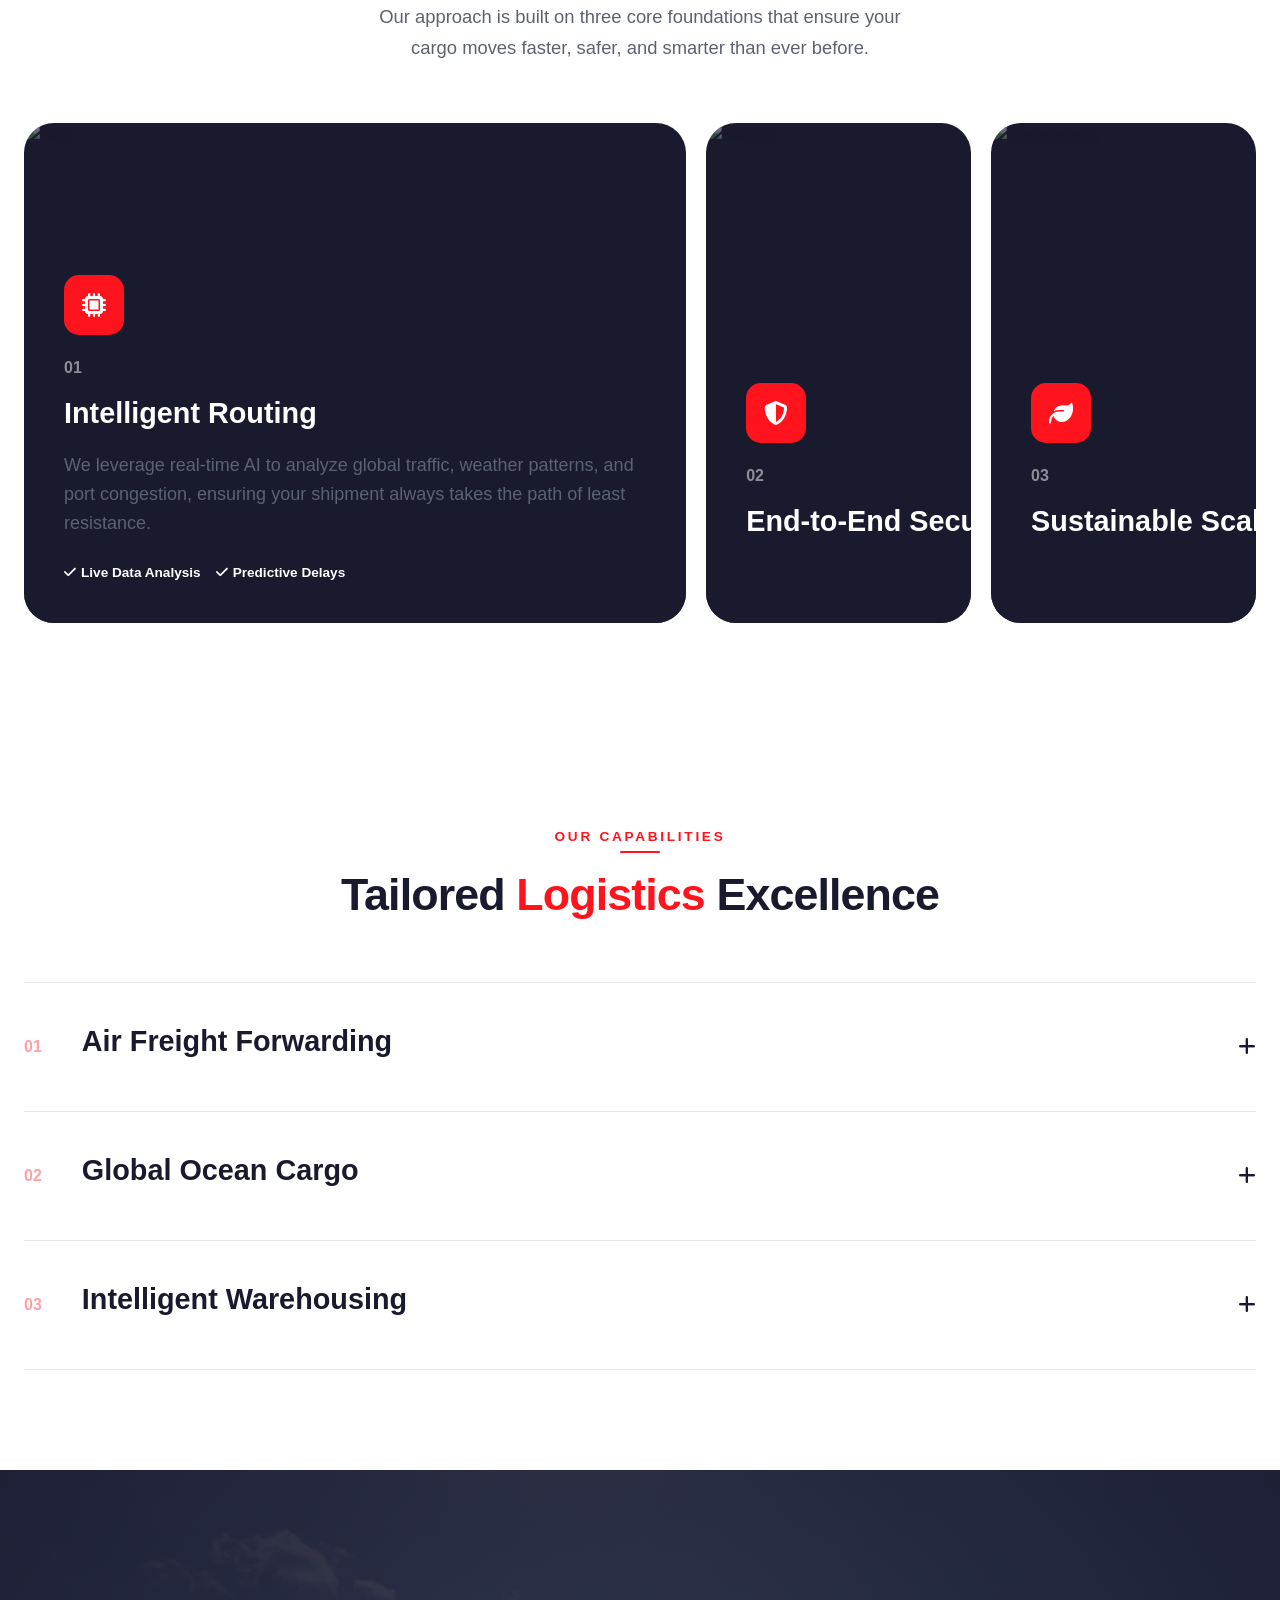
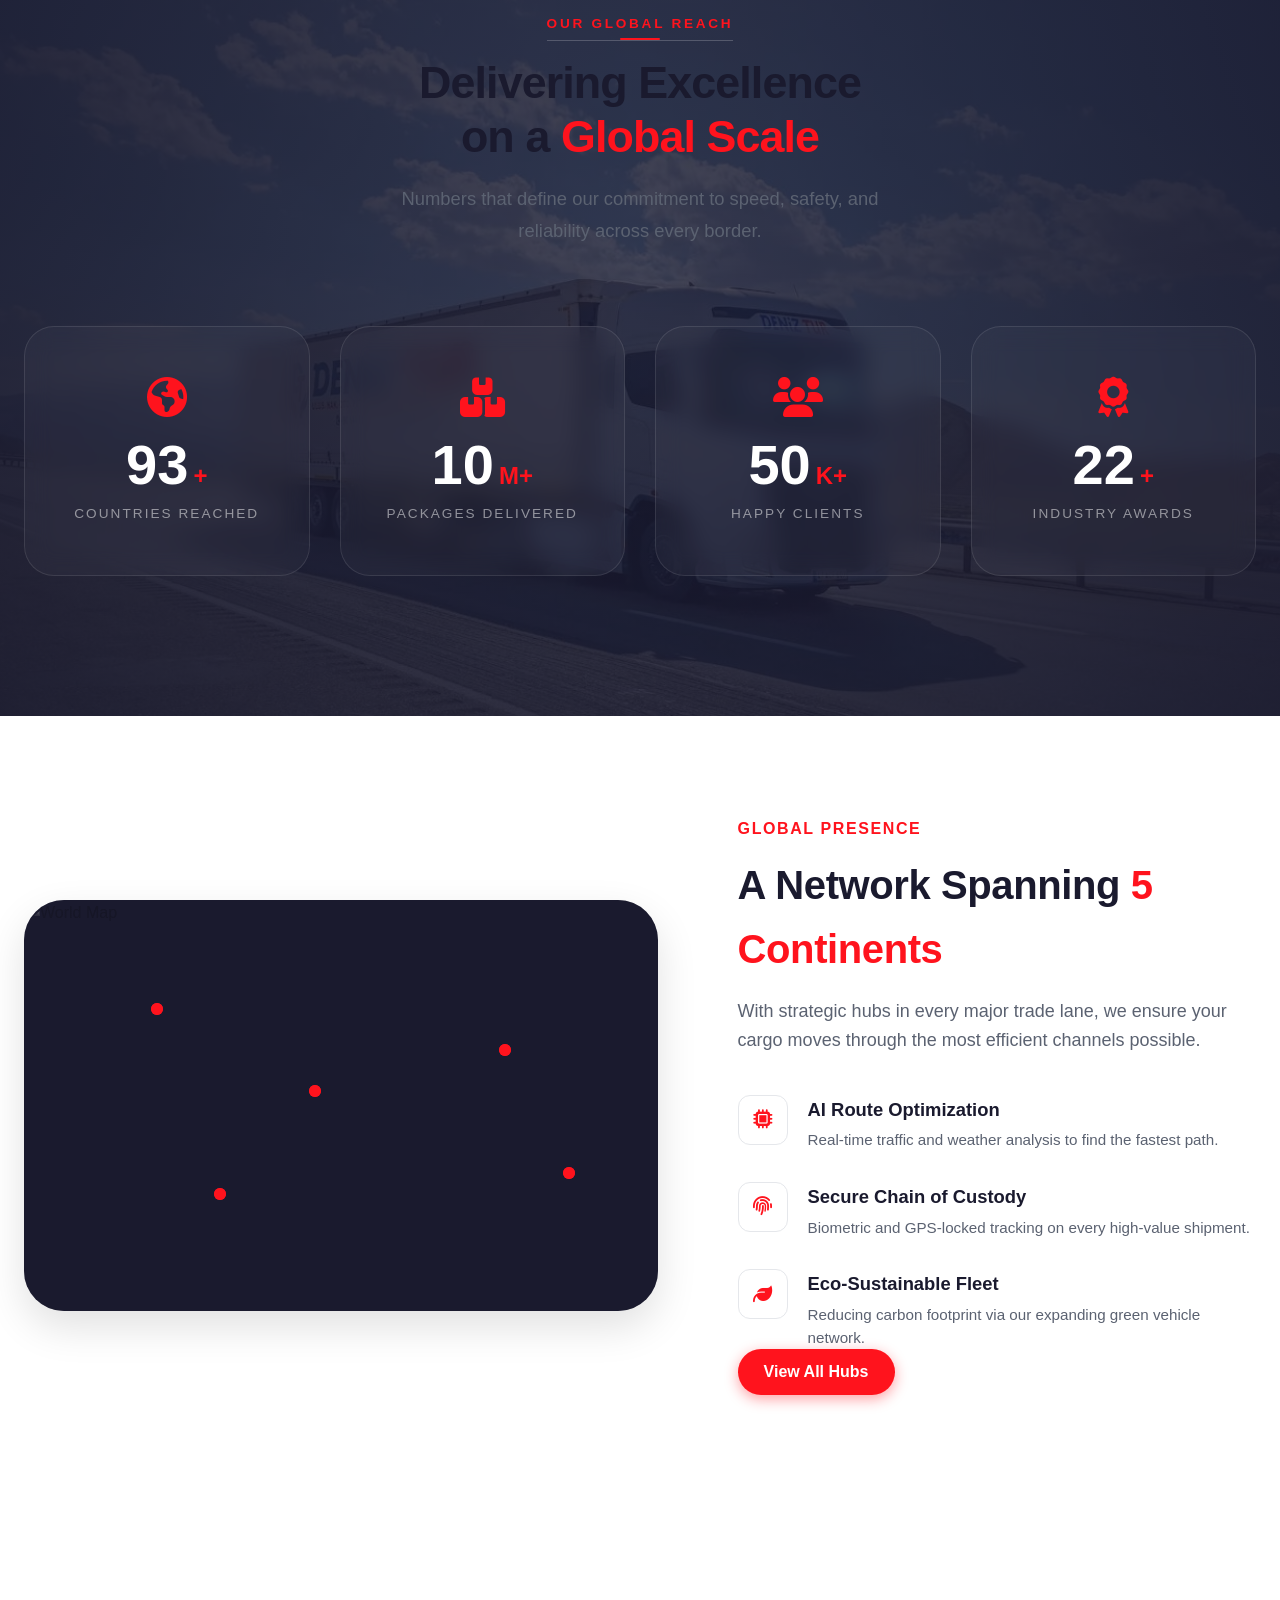
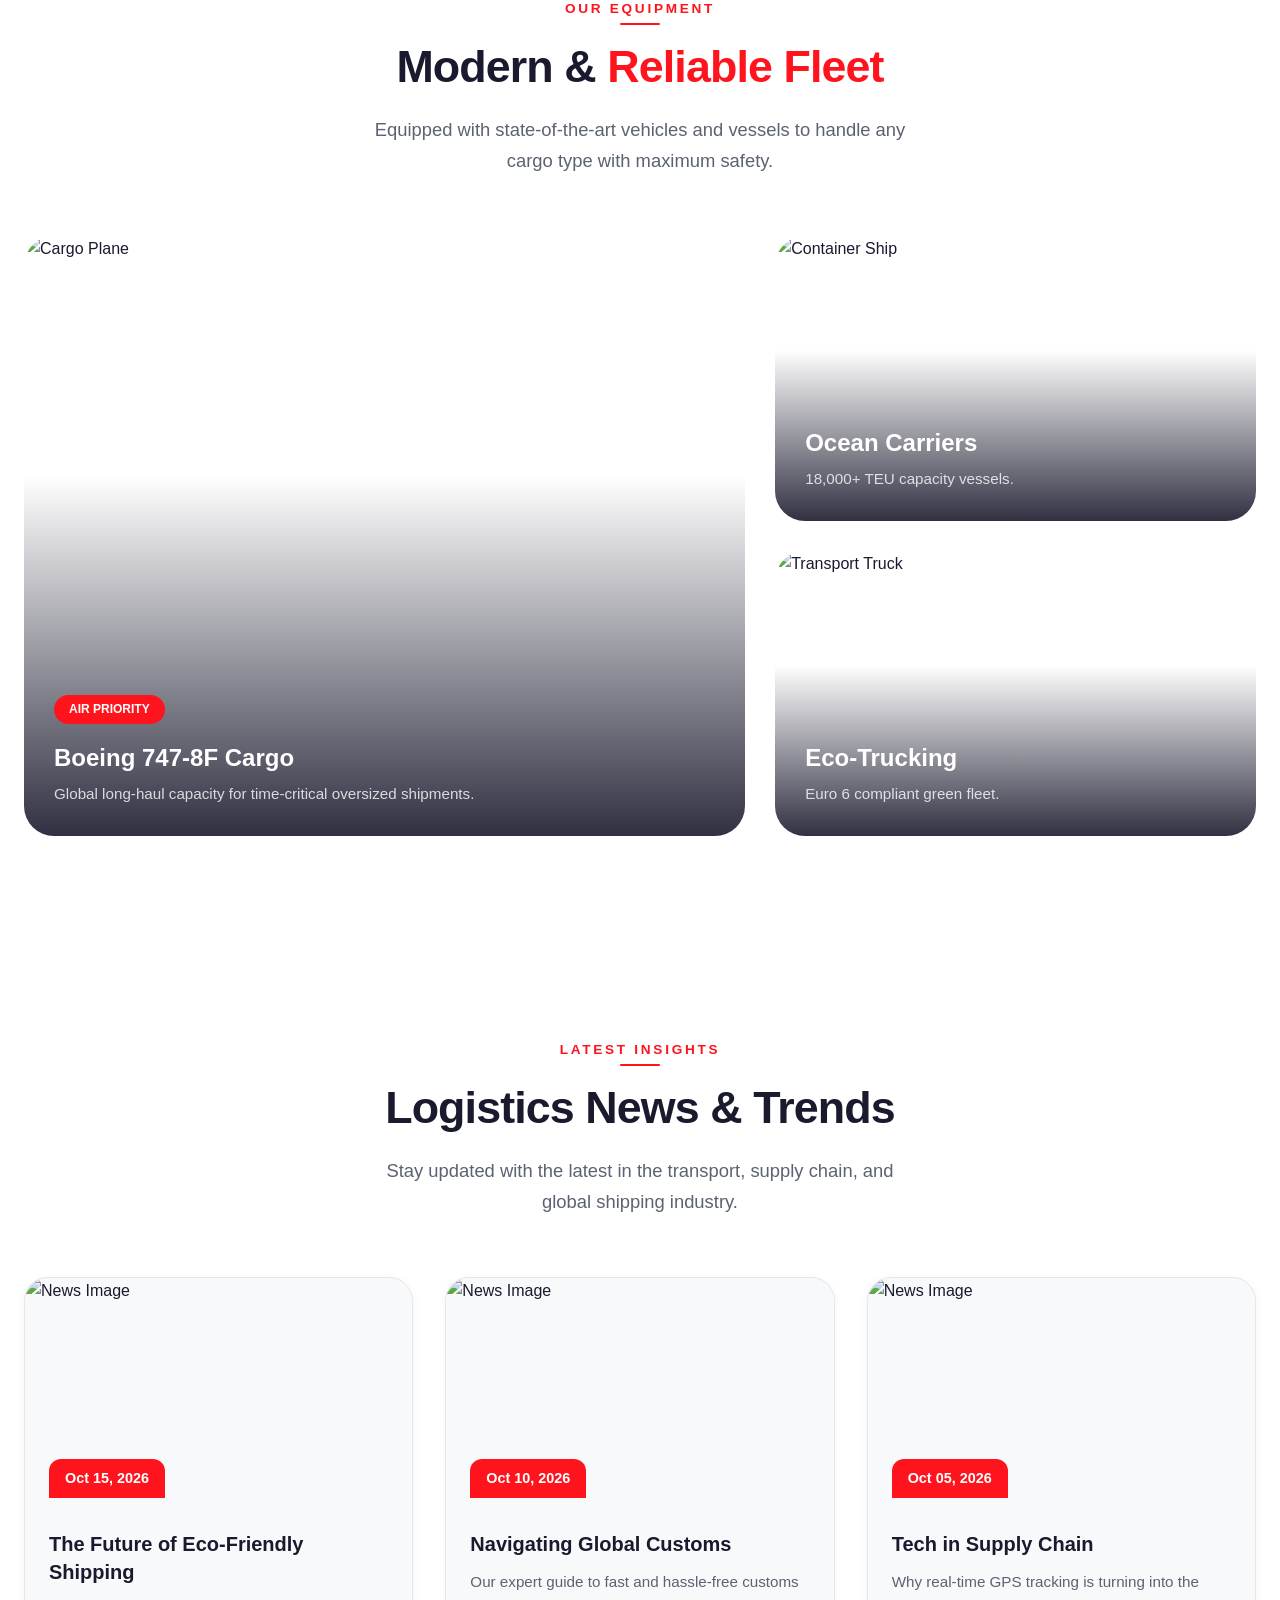
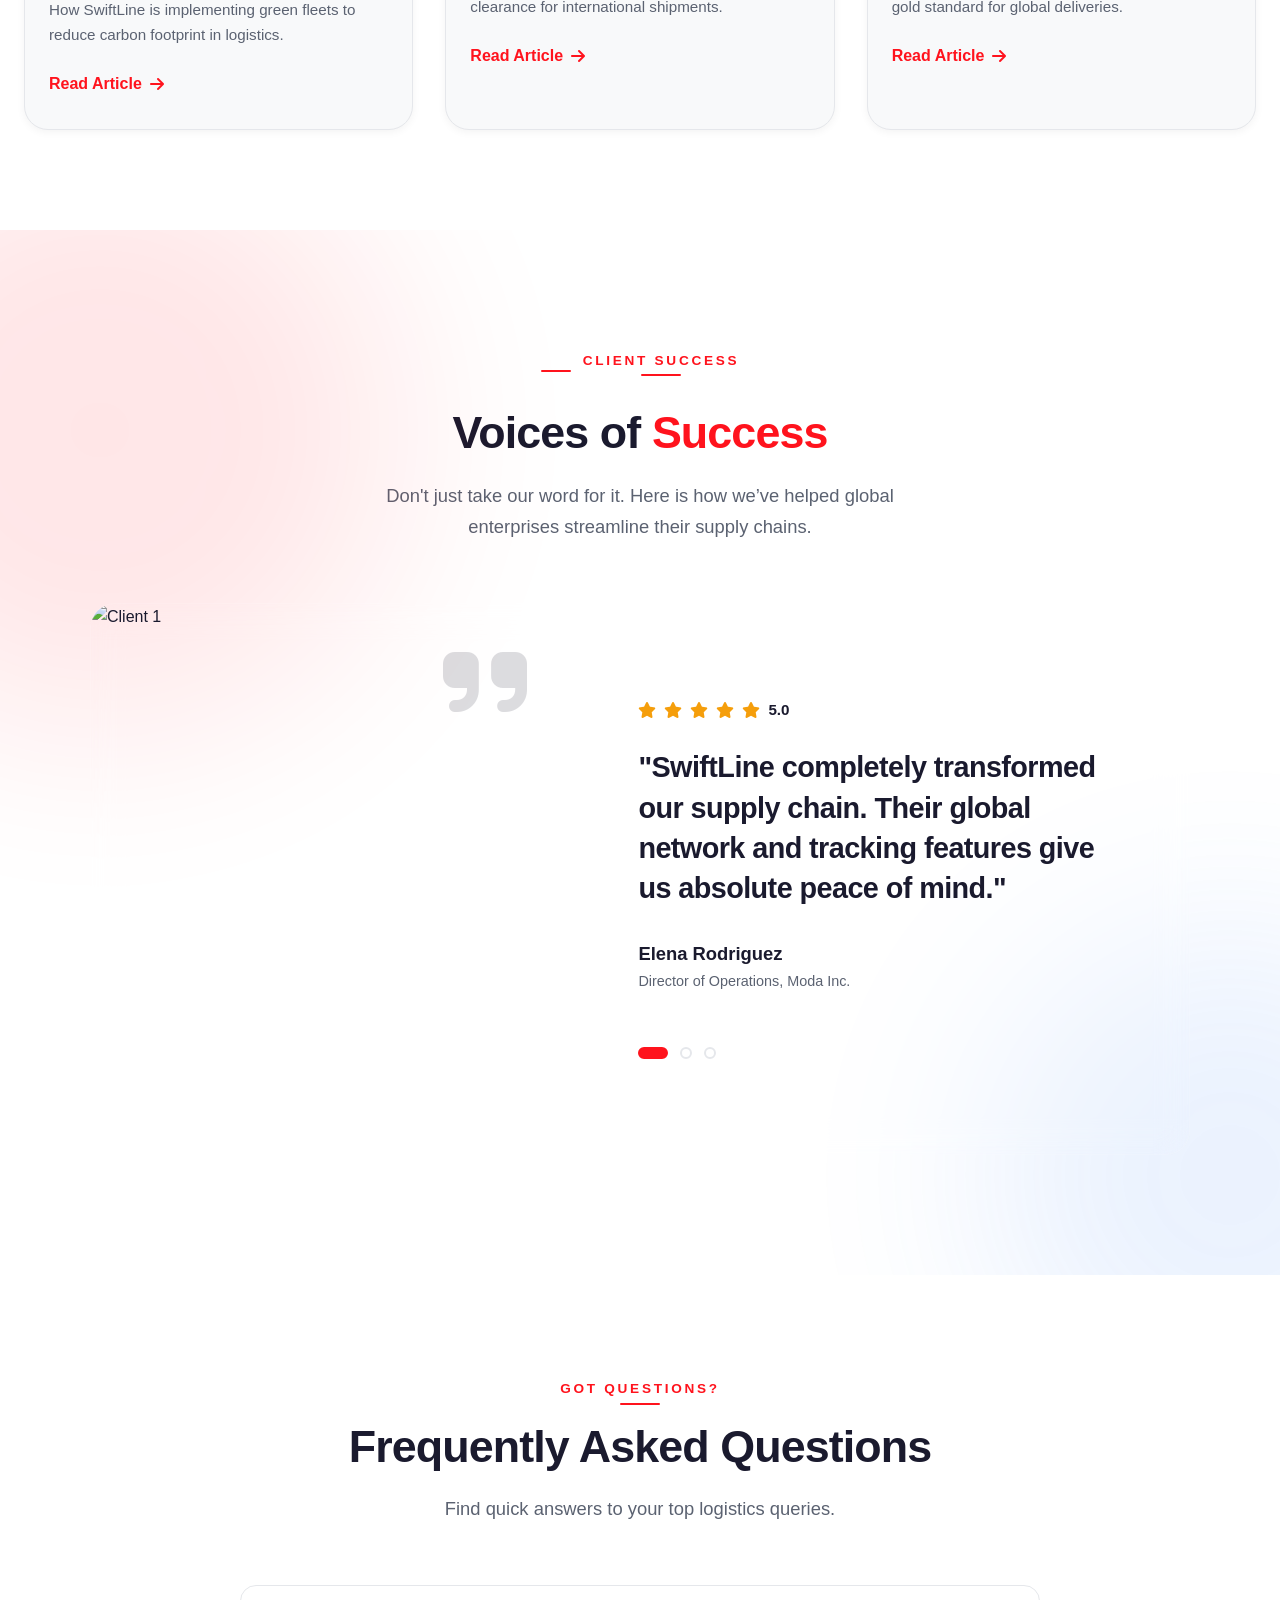
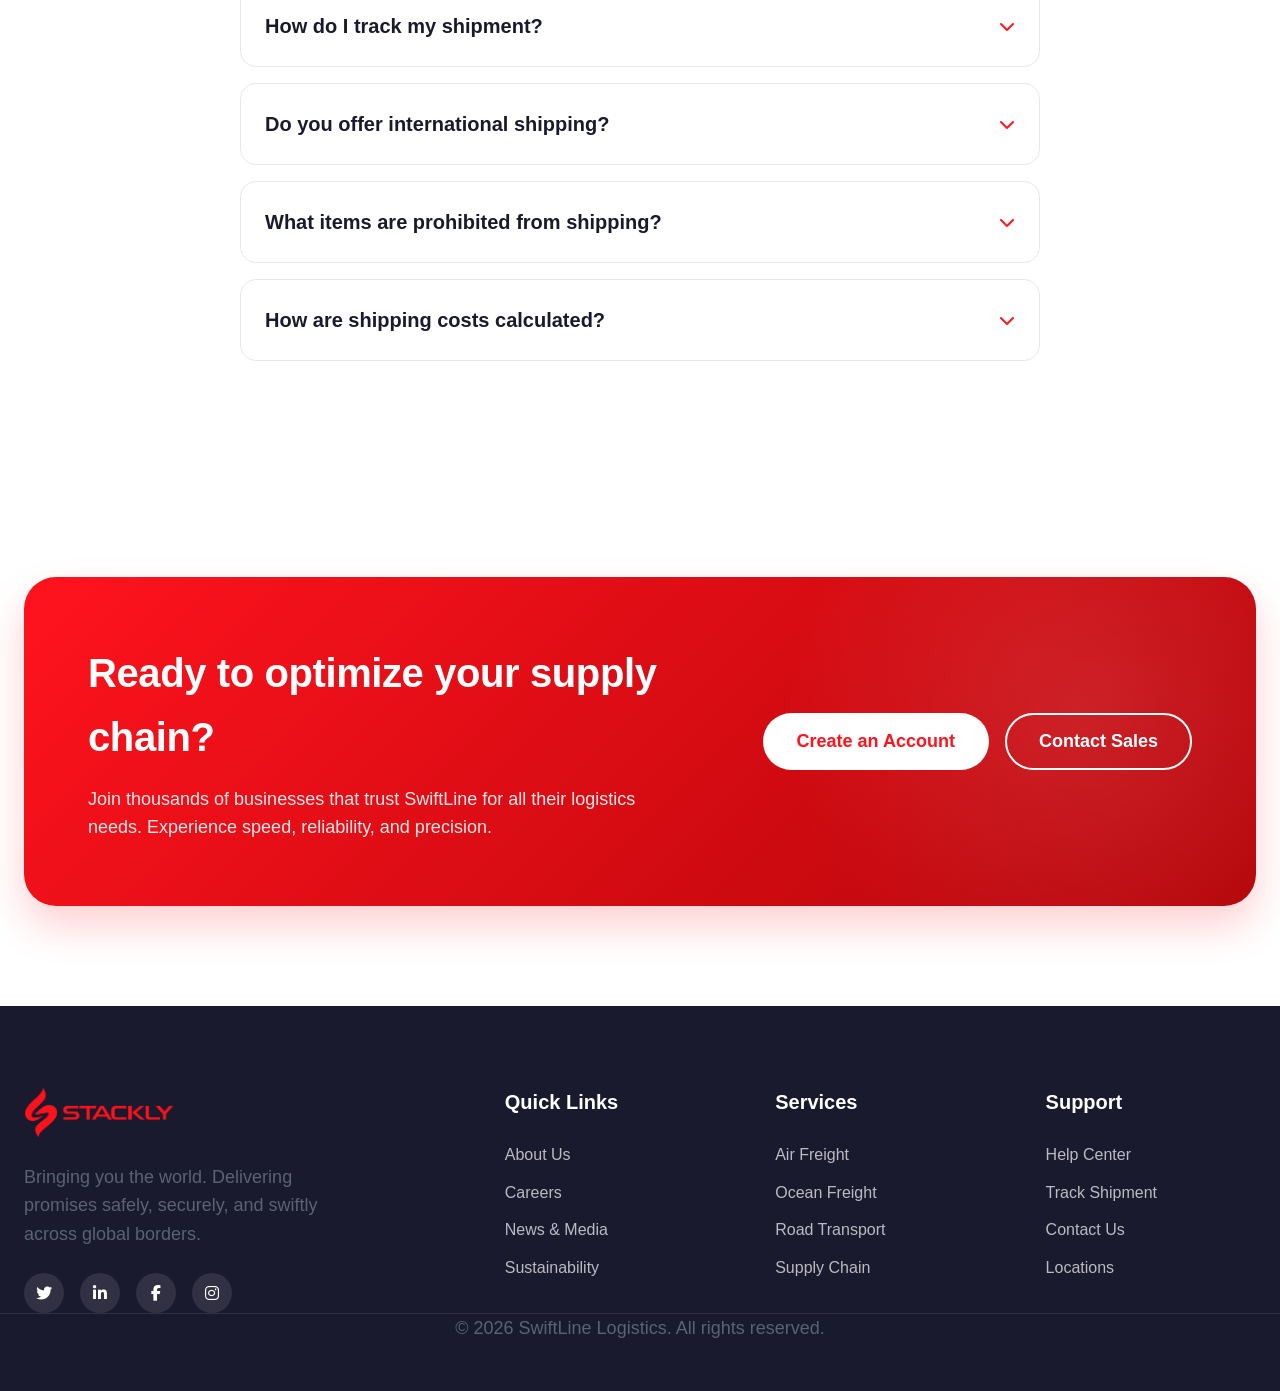
==== commit c001e170: "Add files via upload" ====
--- a/index.html
+++ b/index.html
@@ -29,12 +29,14 @@
                 <a href="service.html">Services</a>
                 <a href="price.html">Pricing</a>
                 <div class="mobile-actions">
-                    <button class="btn btn-outline track-btn" onclick="window.location.href='contact.html'">Contact Us</button>
+                    <button class="btn btn-outline track-btn" onclick="window.location.href='contact.html'">Contact
+                        Us</button>
                     <button class="btn btn-primary" onclick="window.location.href='sign.html'">Sign Up</button>
                 </div>
             </div>
             <div class="nav-right">
-                <button class="btn btn-outline track-btn" onclick="window.location.href='contact.html'">Contact Us</button>
+                <button class="btn btn-outline track-btn" onclick="window.location.href='contact.html'">Contact
+                    Us</button>
                 <button class="btn btn-primary" onclick="window.location.href='sign.html'">Sign Up</button>
                 <div class="mobile-menu-btn" id="mobileMenuBtn">
                     <i class="fas fa-bars"></i>
@@ -43,351 +45,453 @@
         </div>
     </nav>
 
-    <!-- Hero Section -->
+
+
+
+
+
+
     <section class="hero" id="home">
         <div class="hero-bg">
-            <img src="./assets/hero.webp"
-                alt="Logistics background">
+            <video autoplay muted loop playsinline class="hero-video">
+                <source src="./assets/video.mp4" type="video/mp4">
+                <img src="./assets/hero.webp" alt="Logistics background">
+            </video>
             <div class="hero-overlay"></div>
         </div>
-        <div class="container hero-content">
-            <div class="hero-text glass-card">
-                <span class="badge">#1 Logistics Provider</span>
-                <h1>Next-Gen Transport & <span class="highlight">Global Logistics</span></h1>
-                <p>Seamlessly connecting businesses and individuals worldwide with our blazing fast, ultra-secure, and
-                    reliable transportation network.</p>
-                <div class="hero-actions">
-                    <button class="btn btn-primary btn-large">Start Shipping <i class="fas fa-arrow-right"></i></button>
-                    <button class="btn btn-secondary btn-large"><i class="fas fa-play-circle"></i> Watch Video</button>
-                </div>
-
-                <div class="tracking-box">
-                    <h3>Track your shipment</h3>
-                    <div class="tracking-input-group">
-                        <i class="fas fa-box"></i>
-                        <input type="text" placeholder="Enter Tracking ID (e.g., SWL-123456)">
-                        <button class="btn btn-primary track-submit">Track <i class="fas fa-search"></i></button>
-                    </div>
-                </div>
-            </div>
-            <div class="hero-stats">
-                <div class="stat-card">
-                    <h2>99%</h2>
-                    <p>On-Time Delivery</p>
-                </div>
-                <div class="stat-card">
-                    <h2>150+</h2>
-                    <p>Countries Served</p>
-                </div>
-                <div class="stat-card">
-                    <h2>24/7</h2>
-                    <p>Active Support</p>
-                </div>
-            </div>
-        </div>
-    </section>
-
-    <!-- Services Section -->
-    <section class="services section" id="services">
-        <div class="container">
-            <div class="section-header">
-                <h5 class="subtitle">Our Services</h5>
-                <h2>Comprehensive Logistics Solutions</h2>
-                <p>We provide a wide array of customized delivery and transport services to meet your every need.</p>
-            </div>
-            <div class="services-grid">
-                <div class="service-card reveal-up">
-                    <div class="service-icon"><i class="fas fa-plane-departure"></i></div>
-                    <h3>Air Freight</h3>
-                    <p>Rapid, secure, and time-critical deliveries across the globe via our extensive network of airline
-                        partners.</p>
-                    <a href="#" class="service-link">Learn More <i class="fas fa-arrow-right"></i></a>
-                </div>
-                <div class="service-card reveal-up" style="transition-delay: 0.1s">
-                    <div class="service-icon"><i class="fas fa-ship"></i></div>
-                    <h3>Ocean Freight</h3>
-                    <p>Cost-effective solutions for large volumes, offering full container load (FCL) and less than
-                        container load (LCL).</p>
-                    <a href="#" class="service-link">Learn More <i class="fas fa-arrow-right"></i></a>
-                </div>
-                <div class="service-card reveal-up" style="transition-delay: 0.2s">
-                    <div class="service-icon"><i class="fas fa-truck"></i></div>
-                    <h3>Road Transport</h3>
-                    <p>Flexible and reliable express road freight options connecting cities and countries domestically.
-                    </p>
-                    <a href="#" class="service-link">Learn More <i class="fas fa-arrow-right"></i></a>
-                </div>
-                <div class="service-card reveal-up" style="transition-delay: 0.3s">
-                    <div class="service-icon"><i class="fas fa-warehouse"></i></div>
-                    <h3>Warehousing</h3>
-                    <p>State-of-the-art storage facilities to keep your goods safe, secure, and ready for dispatch
-                        anytime.</p>
-                    <a href="#" class="service-link">Learn More <i class="fas fa-arrow-right"></i></a>
-                </div>
-            </div>
-        </div>
-    </section>
-
-    <!-- How It Works Section -->
-    <section class="process section" id="process">
-        <div class="container">
-            <div class="section-header">
-                <h5 class="subtitle">How It Works</h5>
-                <h2>Seamless Shipping Process</h2>
-                <p>We've simplified logistics so you can focus on your business.</p>
-            </div>
-            <div class="process-grid">
-                <div class="process-step reveal-up">
-                    <div class="step-number">01</div>
-                    <div class="step-icon"><i class="fas fa-box-open"></i></div>
-                    <h3>Book Shipment</h3>
-                    <p>Enter your details, choose a service, and get an instant quote online.</p>
-                </div>
-                <div class="process-step reveal-up" style="transition-delay: 0.1s">
-                    <div class="step-number">02</div>
-                    <div class="step-icon"><i class="fas fa-truck-loading"></i></div>
-                    <h3>We Pick It Up</h3>
-                    <p>Our team collects your package from your doorstep or warehouse.</p>
-                </div>
-                <div class="process-step reveal-up" style="transition-delay: 0.2s">
-                    <div class="step-number">03</div>
-                    <div class="step-icon"><i class="fas fa-route"></i></div>
-                    <h3>Fast Transit</h3>
-                    <p>Your cargo is routed through our optimized global network.</p>
-                </div>
-                <div class="process-step reveal-up" style="transition-delay: 0.3s">
-                    <div class="step-number">04</div>
-                    <div class="step-icon"><i class="fas fa-home"></i></div>
-                    <h3>Safe Delivery</h3>
-                    <p>On-time delivery to the destination with proof and notifications.</p>
-                </div>
-            </div>
-        </div>
-    </section>
-
-    <!-- Call to Action / Interactive Map placeholder -->
-    <section class="network section bg-gray" id="network">
-        <div class="container container-network">
-            <div class="network-content reveal-left">
-                <h5 class="subtitle">Global Reach</h5>
-                <h2>A Network that Spans the Entire Globe</h2>
-                <p>With distribution centers and strategic partners across 5 continents, SwiftLine ensures your cargo
-                    arrives safely no matter where it's headed.</p>
-                <ul class="check-list">
-                    <li><i class="fas fa-check-circle"></i> Real-time GPS tracking on all shipments</li>
-                    <li><i class="fas fa-check-circle"></i> Automated customs clearance handling</li>
-                    <li><i class="fas fa-check-circle"></i> Door-to-door delivery options</li>
-                    <li><i class="fas fa-check-circle"></i> Eco-friendly and sustainable vehicle fleet</li>
-                </ul>
-                <button class="btn btn-primary mt-4">View All Locations</button>
-            </div>
-            <div class="network-image reveal-right">
-                <div class="map-placeholder">
-                    <div class="pulse-point" style="top: 30%; left: 20%;"></div>
-                    <div class="pulse-point" style="top: 45%; left: 45%;"></div>
-                    <div class="pulse-point" style="top: 35%; left: 75%;"></div>
-                    <div class="pulse-point" style="top: 60%; left: 85%;"></div>
-                    <div class="pulse-point" style="top: 70%; left: 30%;"></div>
-                    <img src="https://images.unsplash.com/photo-1524661135-423995f22d0b?ixlib=rb-4.0.3&auto=format&fit=crop&w=1000&q=80"
-                        alt="Global Network Map Base" style="opacity: 0.8; filter: grayscale(1) contrast(1.2);">
-                    <div class="map-overlay-layer"></div>
-                </div>
-            </div>
-        </div>
-    </section>
-
-    <!-- Our Fleet Section -->
-    <section class="fleet section" id="fleet">
-        <div class="container">
-            <div class="section-header">
-                <h5 class="subtitle">Our Equipment</h5>
-                <h2>Modern & Reliable Fleet</h2>
-                <p>Equipped with state-of-the-art vehicles to handle any cargo type.</p>
-            </div>
-            <div class="fleet-grid">
-                <div class="fleet-card reveal-up">
-                    <img src="https://images.unsplash.com/photo-1601584115197-04ecc0da31d7?ixlib=rb-4.0.3&auto=format&fit=crop&w=800&q=80"
-                        alt="Cargo Plane">
-                    <div class="fleet-info">
-                        <h3>Boeing Courier Jets</h3>
-                        <p>For urgent global deliveries</p>
-                    </div>
-                </div>
-                <div class="fleet-card reveal-up" style="transition-delay: 0.1s">
-                    <img src="https://images.unsplash.com/photo-1519003722824-194d4455a60c?ixlib=rb-4.0.3&auto=format&fit=crop&w=800&q=80"
-                        alt="Container Ship">
-                    <div class="fleet-info">
-                        <h3>DuraLine Carriers</h3>
-                        <p>Massive ocean freight capacity</p>
-                    </div>
-                </div>
-                <div class="fleet-card reveal-up" style="transition-delay: 0.2s">
-                    <img src="https://images.unsplash.com/photo-1586864387967-d02ef85d93e8?ixlib=rb-4.0.3&auto=format&fit=crop&w=800&q=80"
-                        alt="Transport Truck">
-                    <div class="fleet-info">
-                        <h3>Volvo FH Express</h3>
-                        <p>Reliable continental road transport</p>
-                    </div>
-                </div>
-            </div>
-        </div>
-    </section>
-
-    <!-- Testimonials Section -->
-    <section class="testimonials section bg-gray" id="testimonials">
-        <div class="container">
-            <div class="section-header">
-                <h5 class="subtitle">Client Reviews</h5>
-                <h2>Trusted by Businesses</h2>
-                <p>See what our partners say about our logistics services.</p>
-            </div>
-            <div class="testimonials-grid">
-                <div class="testimonial-card reveal-left">
-                    <div class="stars">
-                        <i class="fas fa-star"></i><i class="fas fa-star"></i><i class="fas fa-star"></i><i
-                            class="fas fa-star"></i><i class="fas fa-star"></i>
-                    </div>
-                    <p class="quote">"SwiftLine completely transformed our supply chain. Their global network and
-                        tracking features give us peace of mind for every shipment."</p>
-                    <div class="client-info">
-                        <div class="client-avatar">
-                            <img src="https://images.unsplash.com/photo-1494790108377-be9c29b29330?ixlib=rb-4.0.3&auto=format&fit=crop&w=150&q=80"
-                                alt="Client">
-                        </div>
-                        <div>
-                            <h4>Sarah Jenkins</h4>
-                            <p>Operations Manager, TechCorp</p>
-                        </div>
-                    </div>
-                </div>
-                <div class="testimonial-card reveal-up">
-                    <div class="stars">
-                        <i class="fas fa-star"></i><i class="fas fa-star"></i><i class="fas fa-star"></i><i
-                            class="fas fa-star"></i><i class="fas fa-star"></i>
-                    </div>
-                    <p class="quote">"The fastest and most reliable cargo service we have ever used. Their API
-                        integration directly into our e-commerce platform is seamless."</p>
-                    <div class="client-info">
-                        <div class="client-avatar">
-                            <img src="https://images.unsplash.com/photo-1560250097-0b93528c311a?ixlib=rb-4.0.3&auto=format&fit=crop&w=150&q=80"
-                                alt="Client">
-                        </div>
-                        <div>
-                            <h4>David Chen</h4>
-                            <p>CEO, GlobalGoods</p>
-                        </div>
-                    </div>
-                </div>
-                <div class="testimonial-card reveal-right">
-                    <div class="stars">
-                        <i class="fas fa-star"></i><i class="fas fa-star"></i><i class="fas fa-star"></i><i
-                            class="fas fa-star"></i><i class="fas fa-star-half-alt"></i>
-                    </div>
-                    <p class="quote">"Their ocean freight handling is excellent. We never have to worry about customs
-                        documentation, they handle everything flawlessly."</p>
-                    <div class="client-info">
-                        <div class="client-avatar">
-                            <img src="https://images.unsplash.com/photo-1573496359142-b8d87734a5a2?ixlib=rb-4.0.3&auto=format&fit=crop&w=150&q=80"
-                                alt="Client">
-                        </div>
-                        <div>
-                            <h4>Elena Rodriguez</h4>
-                            <p>Logistics Director, Moda Inc.</p>
-                        </div>
-                    </div>
-                </div>
-            </div>
-        </div>
-    </section>
-
-    <!-- FAQ Section -->
-    <section class="faq section" id="faq">
-        <div class="container">
-            <div class="section-header">
-                <h5 class="subtitle">Got Questions?</h5>
-                <h2>Frequently Asked Questions</h2>
-                <p>Find quick answers to your top logistics queries.</p>
-            </div>
-            <div class="faq-accordion reveal-up">
-                <div class="faq-item">
-                    <div class="faq-question">
-                        <h3>How do I track my shipment?</h3>
-                        <i class="fas fa-chevron-down"></i>
-                    </div>
-                    <div class="faq-answer">
-                        <p>You can track your shipment simply by entering your tracking ID into the tracking box on our
-                            homepage. It provides real-time GPS locations and transit stage updates.</p>
-                    </div>
-                </div>
-                <div class="faq-item">
-                    <div class="faq-question">
-                        <h3>Do you offer international shipping?</h3>
-                        <i class="fas fa-chevron-down"></i>
-                    </div>
-                    <div class="faq-answer">
-                        <p>Yes, we ship to over 150+ countries worldwide through our extensive air, ocean, and road
-                            freight networks.</p>
-                    </div>
-                </div>
-                <div class="faq-item">
-                    <div class="faq-question">
-                        <h3>What items are prohibited from shipping?</h3>
-                        <i class="fas fa-chevron-down"></i>
-                    </div>
-                    <div class="faq-answer">
-                        <p>We do not transport hazardous materials, explosives, illegal substances, or perishable goods
-                            without prior special authorization. Contact our support for specialized cargo.</p>
-                    </div>
-                </div>
-                <div class="faq-item">
-                    <div class="faq-question">
-                        <h3>How are shipping costs calculated?</h3>
-                        <i class="fas fa-chevron-down"></i>
-                    </div>
-                    <div class="faq-answer">
-                        <p>Costs depend on package dimensions, weight, transportation mode, origin, and destination. Use
-                            our online quote tool for an instant estimate.</p>
-                    </div>
-                </div>
-            </div>
-        </div>
-    </section>
-
-    <!-- Global Impact / Stats with Overlay -->
-    <section class="impact-stats" id="impact">
-        <div class="impact-bg"></div>
-        <div class="impact-overlay"></div>
-        <div class="container impact-content">
-            <div class="section-header text-white">
-                <h5 class="subtitle subtitle-white">Global Impact</h5>
-                <h2>Delivering Excellence at Scale</h2>
-                <p>Numbers speak louder than words. We've set the standard for shipping global cargo securely and on
-                    time.</p>
-            </div>
+
+        <div class="container">
+            <div class="hero-wrapper">
+                <div class="hero-content reveal-left">
+                    <div class="hero-badge-container">
+                        <span class="badge"><i class="fas fa-shield-alt"></i> #1 Global Logistics Provider</span>
+                    </div>
+                    <h1>Next-Gen Transport & <br><span class="highlight">Global Logistics</span></h1>
+                    <p>Seamlessly connecting businesses and individuals worldwide with our blazing fast, ultra-secure,
+                        and reliable transportation network.</p>
+
+                    <div class="hero-actions">
+                        <button class="btn btn-primary btn-large">Start Shipping <i
+                                class="fas fa-arrow-right"></i></button>
+                        <button class="btn btn-secondary btn-large"><i class="fas fa-play-circle"></i> Watch
+                            Video</button>
+                    </div>
+
+                    <div class="tracking-container glass-card">
+                        <div class="tracking-header">
+                            <i class="fas fa-map-marker-alt"></i>
+                            <h3>Track your shipment</h3>
+                        </div>
+                        <div class="tracking-input-group">
+                            <input type="text" placeholder="Enter Tracking ID (e.g., SWL-123456)">
+                            <button class="btn btn-primary track-submit">
+                                <span>Track</span> <i class="fas fa-search"></i>
+                            </button>
+                        </div>
+                    </div>
+                </div>
+
+                <div class="hero-stats-grid reveal-right">
+                    <div class="stat-card glass-card">
+                        <div class="stat-icon"><i class="fas fa-clock"></i></div>
+                        <h2>99%</h2>
+                        <p>On-Time Delivery</p>
+                    </div>
+                    <div class="stat-card glass-card">
+                        <div class="stat-icon"><i class="fas fa-globe-americas"></i></div>
+                        <h2>150+</h2>
+                        <p>Countries Served</p>
+                    </div>
+                    <div class="stat-card glass-card">
+                        <div class="stat-icon"><i class="fas fa-headset"></i></div>
+                        <h2>24/7</h2>
+                        <p>Expert Support</p>
+                    </div>
+                    <div class="stat-card glass-card accent-card">
+                        <div class="stat-icon"><i class="fas fa-box-open"></i></div>
+                        <h2>10M+</h2>
+                        <p>Annual Parcels</p>
+                    </div>
+                </div>
+            </div>
+        </div>
+    </section>
+
+
+
+
+
+
+
+    <section class="partners-section">
+        <div class="container">
+            <header class="section-header reveal-up">
+                <div class="subtitle-wrapper">
+                    <span class="line"></span>
+                    <span class="subtitle">Global Synergy</span>
+                </div>
+                <h2>Trusted by <span class="highlight">Industry</span> Leaders</h2>
+                <p>Powering the supply chains of the world's most ambitious companies with precision and scale.</p>
+            </header>
+
+            <div class="marquee-wrapper">
+                <div class="marquee-content">
+                    <div class="partner-item"><i class="fab fa-amazon"></i> <span>Amazon</span></div>
+                    <div class="partner-item"><i class="fab fa-fedex"></i> <span>FedEx</span></div>
+                    <div class="partner-item"><i class="fab fa-dhl"></i> <span>DHL Express</span></div>
+                    <div class="partner-item"><i class="fab fa-ups"></i> <span>UPS Global</span></div>
+                    <div class="partner-item"><i class="fab fa-shopify"></i> <span>Shopify</span></div>
+
+                    <div class="partner-item"><i class="fab fa-amazon"></i> <span>Amazon</span></div>
+                    <div class="partner-item"><i class="fab fa-fedex"></i> <span>FedEx</span></div>
+                    <div class="partner-item"><i class="fab fa-dhl"></i> <span>DHL Express</span></div>
+                    <div class="partner-item"><i class="fab fa-ups"></i> <span>UPS Global</span></div>
+                    <div class="partner-item"><i class="fab fa-shopify"></i> <span>Shopify</span></div>
+                </div>
+            </div>
+        </div>
+    </section>
+
+
+
+
+    <section class="strategy-pillars section" id="strategy">
+        <div class="container">
+            <header class="section-header reveal-up">
+                <div class="subtitle-wrapper">
+                    <span class="line"></span>
+                    <span class="subtitle">Our Strategy</span>
+                </div>
+                <h2>The Three <span class="highlight">Pillars</span> of Excellence</h2>
+                <p>Our approach is built on three core foundations that ensure your cargo moves faster, safer, and
+                    smarter than ever before.</p>
+            </header>
+
+            <div class="pillars-wrapper reveal-up">
+                <div class="pillar-item active">
+                    <div class="pillar-content">
+                        <div class="pillar-icon"><i class="fas fa-microchip"></i></div>
+                        <div class="pillar-text">
+                            <span class="pillar-num">01</span>
+                            <h3>Intelligent Routing</h3>
+                            <p>We leverage real-time AI to analyze global traffic, weather patterns, and port
+                                congestion, ensuring your shipment always takes the path of least resistance.</p>
+                            <ul class="pillar-list">
+                                <li><i class="fas fa-check"></i> Live Data Analysis</li>
+                                <li><i class="fas fa-check"></i> Predictive Delays</li>
+                            </ul>
+                        </div>
+                    </div>
+                    <div class="pillar-bg-overlay"></div>
+                    <img src="https://images.unsplash.com/photo-1580674271209-40b46033eb3e?auto=format&fit=crop&w=800&q=80"
+                        alt="Tech" class="pillar-img">
+                </div>
+
+                <div class="pillar-item">
+                    <div class="pillar-content">
+                        <div class="pillar-icon"><i class="fas fa-shield-alt"></i></div>
+                        <div class="pillar-text">
+                            <span class="pillar-num">02</span>
+                            <h3>End-to-End Security</h3>
+                            <p>Safety isn't just a promise; it's a protocol. From biometric cargo locks to 24/7
+                                satellite surveillance, your goods are protected at every coordinate.</p>
+                            <ul class="pillar-list">
+                                <li><i class="fas fa-check"></i> Biometric Locks</li>
+                                <li><i class="fas fa-check"></i> 24/7 Monitoring</li>
+                            </ul>
+                        </div>
+                    </div>
+                    <div class="pillar-bg-overlay"></div>
+                    <img src="https://images.unsplash.com/photo-1504328345606-18bbc8c9d7d1?auto=format&fit=crop&w=800&q=80"
+                        alt="Security" class="pillar-img">
+                </div>
+
+                <div class="pillar-item">
+                    <div class="pillar-content">
+                        <div class="pillar-icon"><i class="fas fa-leaf"></i></div>
+                        <div class="pillar-text">
+                            <span class="pillar-num">03</span>
+                            <h3>Sustainable Scaling</h3>
+                            <p>We are committed to a greener future. Our fleet optimization reduces carbon emissions
+                                without sacrificing the speed your business demands.</p>
+                            <ul class="pillar-list">
+                                <li><i class="fas fa-check"></i> Green Fleet</li>
+                                <li><i class="fas fa-check"></i> Optimized Loads</li>
+                            </ul>
+                        </div>
+                    </div>
+                    <div class="pillar-bg-overlay"></div>
+                    <img src="https://images.unsplash.com/photo-1473341304170-971dccb5ac1e?auto=format&fit=crop&w=800&q=80"
+                        alt="Sustainability" class="pillar-img">
+                </div>
+            </div>
+        </div>
+    </section>
+
+
+
+
+
+
+
+
+
+
+    <section class="services-reveal section" id="services">
+        <div class="container">
+            <div class="section-header reveal-up">
+                <span class="subtitle">Our Capabilities</span>
+                <h2>Tailored <span class="highlight">Logistics</span> Excellence</h2>
+            </div>
+
+            <div class="reveal-list">
+                <div class="reveal-item reveal-up">
+                    <div class="reveal-header">
+                        <div class="reveal-left-content">
+                            <span class="service-num">01</span>
+                            <h3>Air Freight Forwarding</h3>
+                        </div>
+                        <div class="reveal-icon"><i class="fas fa-plus"></i></div>
+                    </div>
+                    <div class="reveal-body">
+                        <div class="reveal-inner-content">
+                            <p>Our priority air-bridge network connects major global hubs in under 24 hours. We provide
+                                end-to-end visibility and temperature-controlled options for sensitive cargo.</p>
+                            <div class="service-features">
+                                <span><i class="fas fa-bolt"></i> Next Day Delivery</span>
+                                <span><i class="fas fa-shield-alt"></i> Fully Insured</span>
+                            </div>
+                        </div>
+                        <div class="reveal-image">
+                            <img src="https://images.unsplash.com/photo-1570710891163-6d3b5c47248b?auto=format&fit=crop&w=600&q=80"
+                                alt="Air Freight">
+                        </div>
+                    </div>
+                </div>
+
+                <div class="reveal-item reveal-up">
+                    <div class="reveal-header">
+                        <div class="reveal-left-content">
+                            <span class="service-num">02</span>
+                            <h3>Global Ocean Cargo</h3>
+                        </div>
+                        <div class="reveal-icon"><i class="fas fa-plus"></i></div>
+                    </div>
+                    <div class="reveal-body">
+                        <div class="reveal-inner-content">
+                            <p>Cost-effective maritime solutions for high-volume trade. We manage complex customs
+                                documentation and provide FCL/LCL consolidation services globally.</p>
+                            <div class="service-features">
+                                <span><i class="fas fa-anchor"></i> Port-to-Port</span>
+                                <span><i class="fas fa-file-invoice"></i> Customs Handling</span>
+                            </div>
+                        </div>
+                        <div class="reveal-image">
+                            <img src="https://images.unsplash.com/photo-1494412574643-fc03d790f968?auto=format&fit=crop&w=600&q=80"
+                                alt="Ocean Cargo">
+                        </div>
+                    </div>
+                </div>
+
+                <div class="reveal-item reveal-up">
+                    <div class="reveal-header">
+                        <div class="reveal-left-content">
+                            <span class="service-num">03</span>
+                            <h3>Intelligent Warehousing</h3>
+                        </div>
+                        <div class="reveal-icon"><i class="fas fa-plus"></i></div>
+                    </div>
+                    <div class="reveal-body">
+                        <div class="reveal-inner-content">
+                            <p>AI-powered inventory management with strategic distribution centers. Our facilities offer
+                                24/7 climate monitoring and automated pick-and-pack fulfillment.</p>
+                            <div class="service-features">
+                                <span><i class="fas fa-microchip"></i> AI Inventory</span>
+                                <span><i class="fas fa-box-open"></i> Fast Fulfillment</span>
+                            </div>
+                        </div>
+                        <div class="reveal-image">
+                            <img src="https://images.unsplash.com/photo-1586528116311-ad8dd3c8310d?auto=format&fit=crop&w=600&q=80"
+                                alt="Warehousing">
+                        </div>
+                    </div>
+                </div>
+            </div>
+        </div>
+    </section>
+
+
+
+
+
+
+
+
+
+    <section class="impact section" id="impact">
+        <div class="impact-bg-wrapper">
+            <img src="./assets/hero.webp" alt="Global Network" class="impact-img">
+            <div class="impact-overlay"></div>
+        </div>
+
+        <div class="container impact-relative">
+            <div class="section-header reveal-up">
+                <span class="subtitle white-sub">Our Global Reach</span>
+                <h2 class="text-white">Delivering Excellence <br>on a <span class="highlight">Global Scale</span></h2>
+                <p class="impact-desc">Numbers that define our commitment to speed, safety, and reliability across every
+                    border.</p>
+            </div>
+
             <div class="impact-grid">
                 <div class="impact-card reveal-up">
+                    <i class="fas fa-globe-americas"></i>
+                    <div class="stat-number"><span class="counter" data-target="150">0</span><span class="plus">+</span>
+                    </div>
+                    <p>Countries Reached</p>
+                </div>
+                <div class="impact-card reveal-up" style="transition-delay: 0.1s">
                     <i class="fas fa-boxes"></i>
-                    <h3>10M+</h3>
+                    <div class="stat-number"><span class="counter" data-target="10">0</span><span class="plus">M+</span>
+                    </div>
                     <p>Packages Delivered</p>
-                </div>
-                <div class="impact-card reveal-up" style="transition-delay: 0.1s">
-                    <i class="fas fa-globe-americas"></i>
-                    <h3>150+</h3>
-                    <p>Countries Reached</p>
                 </div>
                 <div class="impact-card reveal-up" style="transition-delay: 0.2s">
                     <i class="fas fa-users"></i>
-                    <h3>50K+</h3>
+                    <div class="stat-number"><span class="counter" data-target="50">0</span><span class="plus">K+</span>
+                    </div>
                     <p>Happy Clients</p>
                 </div>
                 <div class="impact-card reveal-up" style="transition-delay: 0.3s">
                     <i class="fas fa-award"></i>
-                    <h3>20+</h3>
+                    <div class="stat-number"><span class="counter" data-target="22">0</span><span class="plus">+</span>
+                    </div>
                     <p>Industry Awards</p>
                 </div>
             </div>
         </div>
     </section>
+
+
+
+
+
+
+
+
+
+    <section class="network-reach section bg-gray" id="network">
+        <div class="container">
+            <div class="network-wrapper">
+
+                <div class="network-visual reveal-left">
+                    <div class="map-container">
+                        <img src="https://images.unsplash.com/photo-1524661135-423995f22d0b?auto=format&fit=crop&w=1000&q=80"
+                            alt="World Map" class="map-base">
+
+                        <div class="pulse-point" style="top: 25%; left: 20%;" data-location="North America"></div>
+                        <div class="pulse-point" style="top: 45%; left: 45%;" data-location="Europe"></div>
+                        <div class="pulse-point" style="top: 35%; left: 75%;" data-location="Asia"></div>
+                        <div class="pulse-point" style="top: 70%; left: 30%;" data-location="South America"></div>
+                        <div class="pulse-point" style="top: 65%; left: 85%;" data-location="Australia"></div>
+
+                        <div class="map-overlay-glass"></div>
+                    </div>
+                </div>
+
+                <div class="network-info reveal-right">
+                    <span class="subtitle">Global Presence</span>
+                    <h2>A Network Spanning <span class="highlight">5 Continents</span></h2>
+                    <p>With strategic hubs in every major trade lane, we ensure your cargo moves through the most
+                        efficient channels possible.</p>
+
+                    <div class="benefit-list">
+                        <div class="benefit-item">
+                            <div class="benefit-icon"><i class="fas fa-microchip"></i></div>
+                            <div class="benefit-text">
+                                <h4>AI Route Optimization</h4>
+                                <p>Real-time traffic and weather analysis to find the fastest path.</p>
+                            </div>
+                        </div>
+                        <div class="benefit-item">
+                            <div class="benefit-icon"><i class="fas fa-fingerprint"></i></div>
+                            <div class="benefit-text">
+                                <h4>Secure Chain of Custody</h4>
+                                <p>Biometric and GPS-locked tracking on every high-value shipment.</p>
+                            </div>
+                        </div>
+                        <div class="benefit-item">
+                            <div class="benefit-icon"><i class="fas fa-leaf"></i></div>
+                            <div class="benefit-text">
+                                <h4>Eco-Sustainable Fleet</h4>
+                                <p>Reducing carbon footprint via our expanding green vehicle network.</p>
+                            </div>
+                        </div>
+                    </div>
+
+                    <button class="btn btn-primary mt-4">View All Hubs</button>
+                </div>
+
+            </div>
+        </div>
+    </section>
+
+
+
+
+
+
+
+
+
+
+
+
+
+    <section class="fleet section" id="fleet">
+        <div class="container">
+            <div class="section-header reveal-up">
+                <span class="subtitle">Our Equipment</span>
+                <h2>Modern & <span class="highlight">Reliable Fleet</span></h2>
+                <p>Equipped with state-of-the-art vehicles and vessels to handle any cargo type with maximum safety.</p>
+            </div>
+
+            <div class="fleet-bento-grid">
+                <div class="fleet-main-card reveal-left">
+                    <img src="https://images.unsplash.com/photo-1601584115197-04ecc0da31d7?auto=format&fit=crop&w=1200&q=80"
+                        alt="Cargo Plane">
+                    <div class="fleet-card-overlay">
+                        <div class="fleet-tag">Air Priority</div>
+                        <h3>Boeing 747-8F Cargo</h3>
+                        <p>Global long-haul capacity for time-critical oversized shipments.</p>
+                    </div>
+                </div>
+
+                <div class="fleet-side-col">
+                    <div class="fleet-small-card reveal-right">
+                        <img src="https://images.unsplash.com/photo-1519003722824-194d4455a60c?auto=format&fit=crop&w=800&q=80"
+                            alt="Container Ship">
+                        <div class="fleet-card-overlay">
+                            <h3>Ocean Carriers</h3>
+                            <p>18,000+ TEU capacity vessels.</p>
+                        </div>
+                    </div>
+                    <div class="fleet-small-card reveal-right" style="transition-delay: 0.1s">
+                        <img src="https://images.unsplash.com/photo-1586864387967-d02ef85d93e8?auto=format&fit=crop&w=800&q=80"
+                            alt="Transport Truck">
+                        <div class="fleet-card-overlay">
+                            <h3>Eco-Trucking</h3>
+                            <p>Euro 6 compliant green fleet.</p>
+                        </div>
+                    </div>
+                </div>
+            </div>
+        </div>
+    </section>
+
+
+
+
+
 
     <!-- Latest Insights Section -->
     <section class="news section" id="news">
@@ -438,6 +542,165 @@
         </div>
     </section>
 
+
+
+
+
+
+
+    <section class="testimonial-swap section" id="testimonials">
+        <div class="test-bg-accent test-blob-1"></div>
+        <div class="test-bg-accent test-blob-2"></div>
+
+        <div class="container">
+            <header class="section-header reveal-up">
+                <div class="subtitle-wrapper">
+                    <span class="line"></span>
+                    <span class="subtitle">Client Success</span>
+                </div>
+                <h2> Voices of <span class="highlight">Success</span></h2>
+                <p>Don't just take our word for it. Here is how we’ve helped global enterprises streamline their supply
+                    chains.</p>
+            </header>
+
+            <div class="swap-wrapper glass-card reveal-up">
+                <div class="swap-image-container">
+                    <div class="swap-images" id="swapImages">
+                        <img src="https://images.unsplash.com/photo-1573496359142-b8d87734a5a2?auto=format&fit=crop&w=600&q=80"
+                            alt="Client 1" class="active">
+                        <img src="https://images.unsplash.com/photo-1560250097-0b93528c311a?auto=format&fit=crop&w=600&q=80"
+                            alt="Client 2">
+                        <img src="https://images.unsplash.com/photo-1494790108377-be9c29b29330?auto=format&fit=crop&w=600&q=80"
+                            alt="Client 3">
+                    </div>
+                    <i class="fas fa-quote-right water-icon"></i>
+                </div>
+
+                <div class="swap-content-container">
+                    <div class="rating">
+                        <i class="fas fa-star"></i><i class="fas fa-star"></i><i class="fas fa-star"></i><i
+                            class="fas fa-star"></i><i class="fas fa-star"></i>
+                        <span>5.0</span>
+                    </div>
+
+                    <div class="swap-texts" id="swapTexts">
+                        <div class="testimonial-item active">
+                            <p class="main-quote">"SwiftLine completely transformed our supply chain. Their global
+                                network and tracking features give us absolute peace of mind."</p>
+                            <div class="client-meta">
+                                <h4>Elena Rodriguez</h4>
+                                <p>Director of Operations, Moda Inc.</p>
+                            </div>
+                        </div>
+                        <div class="testimonial-item">
+                            <p class="main-quote">"The level of professionalism in their ocean freight handling is
+                                unmatched. We haven't had a single customs delay since switching."</p>
+                            <div class="client-meta">
+                                <h4>David Chen</h4>
+                                <p>CEO, GlobalGoods Ltd.</p>
+                            </div>
+                        </div>
+                        <div class="testimonial-item">
+                            <p class="main-quote">"Air Freight forwarding with SwiftLine is lightning fast. They are the
+                                most reliable partner we've used in a decade."</p>
+                            <div class="client-meta">
+                                <h4>Sarah Jenkins</h4>
+                                <p>Global Sourcing, TechCorp</p>
+                            </div>
+                        </div>
+                    </div>
+
+                    <div class="swap-pagination" id="swapPagination">
+                        <span class="dot active"></span>
+                        <span class="dot"></span>
+                        <span class="dot"></span>
+                    </div>
+                </div>
+            </div>
+        </div>
+    </section>
+
+    <!-- FAQ Section -->
+    <section class="faq section" id="faq">
+        <div class="container">
+            <div class="section-header">
+                <h5 class="subtitle">Got Questions?</h5>
+                <h2>Frequently Asked Questions</h2>
+                <p>Find quick answers to your top logistics queries.</p>
+            </div>
+            <div class="faq-accordion reveal-up">
+                <div class="faq-item">
+                    <div class="faq-question">
+                        <h3>How do I track my shipment?</h3>
+                        <i class="fas fa-chevron-down"></i>
+                    </div>
+                    <div class="faq-answer">
+                        <p>You can track your shipment simply by entering your tracking ID into the tracking box on our
+                            homepage. It provides real-time GPS locations and transit stage updates.</p>
+                    </div>
+                </div>
+                <div class="faq-item">
+                    <div class="faq-question">
+                        <h3>Do you offer international shipping?</h3>
+                        <i class="fas fa-chevron-down"></i>
+                    </div>
+                    <div class="faq-answer">
+                        <p>Yes, we ship to over 150+ countries worldwide through our extensive air, ocean, and road
+                            freight networks.</p>
+                    </div>
+                </div>
+                <div class="faq-item">
+                    <div class="faq-question">
+                        <h3>What items are prohibited from shipping?</h3>
+                        <i class="fas fa-chevron-down"></i>
+                    </div>
+                    <div class="faq-answer">
+                        <p>We do not transport hazardous materials, explosives, illegal substances, or perishable goods
+                            without prior special authorization. Contact our support for specialized cargo.</p>
+                    </div>
+                </div>
+                <div class="faq-item">
+                    <div class="faq-question">
+                        <h3>How are shipping costs calculated?</h3>
+                        <i class="fas fa-chevron-down"></i>
+                    </div>
+                    <div class="faq-answer">
+                        <p>Costs depend on package dimensions, weight, transportation mode, origin, and destination. Use
+                            our online quote tool for an instant estimate.</p>
+                    </div>
+                </div>
+            </div>
+        </div>
+    </section>
+
+
+
+
+
+
+
+
+
+
+
+
+
+
+
+
+
+
+
+
+
+
+
+
+
+
+
+
+
     <!-- Why Choose Us -->
     <section class="about section" id="about">
         <div class="container">
@@ -454,6 +717,10 @@
             </div>
         </div>
     </section>
+
+
+
+
 
     <!-- Footer -->
     <footer class="footer">
--- a/style.css
+++ b/style.css
@@ -1,3 +1,14 @@
+* {
+    margin: 0;
+    padding: 0;
+    box-sizing: border-box;
+    max-width: 100%;
+}
+
+html,
+body {
+    overflow-x: hidden;
+}
 
 /* Navbar */
 .navbar {
@@ -92,7 +103,7 @@
 
 .track-btn {
     background-color: rgba(255, 255, 255, 0.1);
-    color:var(--bg-surface);
+    color: var(--bg-surface);
     border-color: rgba(255, 255, 255, 0.3);
 }
 
@@ -102,183 +113,7 @@
     border-color: var(--border-color);
 }
 
-/* Hero Section */
-.hero {
-    position: relative;
-    min-height: 100vh;
-    display: flex;
-    align-items: center;
-    padding-top: 100px;
-    overflow: hidden;
-}
-
-.hero-bg {
-    position: absolute;
-    top: 0;
-    left: 0;
-    width: 100%;
-    height: 100%;
-    z-index: -1;
-}
-
-.hero-bg img {
-    width: 100%;
-    height: 100%;
-    object-fit: cover;
-    transform: scale(1.05);
-    animation: slowZoom 20s ease infinite alternate;
-}
-
-@keyframes slowZoom {
-    0% {
-        transform: scale(1);
-    }
-
-    100% {
-        transform: scale(1.1);
-    }
-}
-
-.hero-overlay {
-    position: absolute;
-    top: 0;
-    left: 0;
-    width: 100%;
-    height: 100%;
-    background: linear-gradient(to right, rgba(0, 0, 0, 0.85) 0%, rgba(0, 0, 0, 0.4) 60%, rgba(0, 0, 0, 0.1) 100%);
-}
-
-.hero-content {
-    display: grid;
-    grid-template-columns: 1fr;
-    gap: 60px;
-    height: 100%;
-    align-items: center;
-}
-
-.hero-text {
-    max-width: 650px;
-    color: white;
-    padding: 40px;
-    border-radius: 24px;
-    background: rgba(255, 255, 255, 0.05);
-    backdrop-filter: blur(10px);
-    border: 1px solid rgba(255, 255, 255, 0.1);
-    box-shadow: var(--shadow-lg);
-    opacity: 0;
-    transform: translateY(30px);
-    animation: fadeUp 1s cubic-bezier(0.4, 0, 0.2, 1) forwards;
-    animation-delay: 0.2s;
-}
-
-.hero-text h1 {
-    color: white;
-}
-
-.hero-text p {
-    color: rgba(255, 255, 255, 0.8);
-}
-
-@keyframes fadeUp {
-    to {
-        opacity: 1;
-        transform: translateY(0);
-    }
-}
-
-.badge {
-    display: inline-block;
-    padding: 6px 16px;
-    background-color: rgba(255, 19, 29, 0.15);
-    color: var(--primary-color);
-    border: 1px solid rgba(255, 19, 29, 0.3);
-    border-radius: 50px;
-    font-weight: 600;
-    font-size: 0.875rem;
-    margin-bottom: 24px;
-}
-
-.hero-actions {
-    display: flex;
-    gap: 16px;
-    margin-bottom: 48px;
-}
-
-.tracking-box {
-    background-color: var(--white);
-    padding: 24px;
-    border-radius: 16px;
-    color: var(--text-dark);
-}
-
-.tracking-box h3 {
-    font-size: 1.1rem;
-    margin-bottom: 16px;
-    display: flex;
-    align-items: center;
-    gap: 8px;
-}
-
-.tracking-input-group {
-    display: flex;
-    align-items: center;
-    background-color: var(--bg-gray);
-    border-radius: 12px;
-    border: 1px solid var(--border-color);
-    padding: 6px;
-    padding-left: 20px;
-    transition: var(--transition);
-}
-
-.tracking-input-group:focus-within {
-    border-color: var(--primary-color);
-    box-shadow: 0 0 0 4px rgba(255, 19, 29, 0.1);
-}
-
-.tracking-input-group i {
-    color: var(--text-light);
-}
-
-.tracking-input-group input {
-    flex: 1;
-    border: none;
-    background: transparent;
-    padding: 12px 16px;
-    font-size: 1rem;
-    font-family: inherit;
-    outline: none;
-    color: var(--text-dark);
-}
-
-.track-submit {
-    border-radius: 8px;
-    padding: 12px 24px;
-}
-
-.hero-stats {
-    display: flex;
-    gap: 32px;
-    position: absolute;
-    bottom: 0;
-    right: 0;
-    background: var(--white);
-    padding: 40px;
-    border-top-left-radius: 40px;
-    box-shadow: -10px -10px 40px rgba(0, 0, 0, 0.1);
-}
-
-.stat-card h2 {
-    color: var(--primary-color);
-    margin-bottom: 4px;
-    font-size: 2.5rem;
-}
-
-.stat-card p {
-    margin: 0;
-    font-size: 0.95rem;
-    font-weight: 500;
-    color: var(--text-dark);
-}
+
 
 /* Sections */
 .section {
@@ -291,466 +126,316 @@
     margin: 0 auto 60px;
 }
 
-.bg-gray {
-    background-color: var(--bg-gray);
-}
-
-/* Services */
-.services-grid {
+
+
+
+
+
+
+
+/* --- Hero Base Styles --- */
+.hero {
+    position: relative;
+    min-height: 100vh;
+    display: flex;
+    align-items: center;
+    padding: 120px 0 80px;
+    overflow: hidden;
+}
+
+.hero-wrapper {
     display: grid;
-    grid-template-columns: repeat(auto-fit, minmax(280px, 1fr));
-    gap: 32px;
-}
-
-.service-card {
-    background-color: var(--white);
-    padding: 40px;
-    border-radius: 24px;
-    border: 1px solid var(--border-color);
-    transition: var(--transition);
-    position: relative;
-    overflow: hidden;
-    z-index: 1;
-}
-
-.service-card::before {
-    content: '';
-    position: absolute;
-    top: 0;
-    left: 0;
-    width: 100%;
-    height: 0;
-    background-color: var(--primary-color);
-    transition: var(--transition);
-    z-index: -1;
-}
-
-.service-card:hover {
-    transform: translateY(-10px);
-    border-color: transparent;
-    box-shadow: var(--shadow-lg);
-}
-
-.service-card:hover::before {
-    height: 100%;
-}
-
-.service-card:hover h3,
-.service-card:hover p,
-.service-card:hover .service-link {
-    color: var(--white);
-}
-
-.service-icon {
-    width: 64px;
-    height: 64px;
-    background-color: rgba(255, 19, 29, 0.1);
-    color: var(--primary-color);
-    border-radius: 16px;
-    display: flex;
-    align-items: center;
-    justify-content: center;
-    font-size: 28px;
-    margin-bottom: 24px;
-    transition: var(--transition);
-}
-
-.service-card:hover .service-icon {
-    background-color: rgba(255, 255, 255, 0.2);
-    color: var(--white);
-}
-
-.service-link {
-    display: inline-flex;
-    align-items: center;
-    gap: 8px;
-    font-weight: 600;
-    color: var(--primary-color);
-    margin-top: 16px;
-}
-
-/* Network Section */
-.container-network {
-    display: grid;
-    grid-template-columns: 1fr 1fr;
+    grid-template-columns: 1.2fr 0.8fr;
     gap: 60px;
     align-items: center;
-}
-
-.check-list {
-    list-style: none;
-    margin-top: 32px;
-}
-
-.check-list li {
+    position: relative;
+    z-index: 5;
+}
+
+/* --- Animated Mesh Background --- */
+.hero-bg {
+    position: absolute;
+    inset: 0;
+    z-index: 1;
+    background-color: var(--text-dark);
+    /* Your #1a1a2e */
+    overflow: hidden;
+}
+
+.mesh-gradient {
+    position: absolute;
+    width: 100%;
+    height: 100%;
+    filter: blur(100px);
+    opacity: 0.5;
+}
+
+.blob {
+    position: absolute;
+    border-radius: 50%;
+    animation: moveMesh 20s ease-in-out infinite alternate;
+}
+
+.blob-1 {
+    width: 600px;
+    height: 600px;
+    background-color: var(--primary-color);
+    /* Your Red */
+    top: -200px;
+    left: -100px;
+}
+
+.blob-2 {
+    width: 500px;
+    height: 500px;
+    background-color: #3b82f6;
+    /* Accent Blue */
+    bottom: -150px;
+    right: -100px;
+    animation-delay: -5s;
+}
+
+.blob-3 {
+    width: 400px;
+    height: 400px;
+    background-color: var(--white);
+    top: 40%;
+    left: 30%;
+    opacity: 0.1;
+    animation-delay: -10s;
+}
+
+.hero-overlay {
+    position: absolute;
+    inset: 0;
+    background: linear-gradient(105deg,
+            rgba(26, 26, 46, 0.9) 0%,
+            rgba(26, 26, 46, 0.4) 100%);
+}
+
+/* --- Typography & Elements --- */
+.hero-content h1 {
+    color: var(--white);
+    font-size: clamp(2.5rem, 5vw, 4.5rem);
+    margin-bottom: 24px;
+    line-height: 1.1;
+}
+
+.hero-content p {
+    color: rgba(255, 255, 255, 0.8);
+    max-width: 600px;
+    margin-bottom: 40px;
+}
+
+/* Glassmorphism Card Style */
+.glass-card {
+    background: rgba(255, 255, 255, 0.03);
+    backdrop-filter: blur(15px);
+    -webkit-backdrop-filter: blur(15px);
+    border: 1px solid rgba(255, 255, 255, 0.1);
+    border-radius: 24px;
+    transition: var(--transition);
+}
+
+.tracking-container {
+    padding: 24px;
+    max-width: 550px;
+}
+
+.tracking-header {
     display: flex;
     align-items: center;
     gap: 12px;
+    color: var(--white);
     margin-bottom: 16px;
-    font-size: 1.1rem;
-    font-weight: 500;
-}
-
-.check-list i {
-    color: var(--primary-color);
-    font-size: 1.25rem;
-}
-
-.mt-4 {
-    margin-top: 32px;
-}
-
-.network-image {
-    position: relative;
-    border-radius: 24px;
+}
+
+.tracking-input-group {
+    display: flex;
+    background: var(--white);
+    padding: 6px;
+    border-radius: 16px;
+}
+
+.tracking-input-group input {
+    flex: 1;
+    border: none;
+    padding: 12px 20px;
+    outline: none;
+    font-size: 1rem;
+    color: var(--text-dark);
+    background: transparent;
+}
+
+/* Stats Grid */
+.hero-stats-grid {
+    display: grid;
+    grid-template-columns: repeat(2, 1fr);
+    gap: 20px;
+}
+
+.stat-card {
+    padding: 30px 20px;
+    text-align: center;
+    animation: float 6s ease-in-out infinite;
+}
+
+.stat-card:nth-child(even) {
+    animation-delay: 2s;
+}
+
+.stat-card h2 {
+    color: var(--white);
+    font-size: 2.5rem;
+    margin: 10px 0 5px;
+}
+
+.stat-card p {
+    color: rgba(255, 255, 255, 0.7);
+    margin: 0;
+    font-size: 0.9rem;
+}
+
+.accent-card {
+    background: var(--primary-color);
+    border-color: var(--primary-color);
+}
+
+.accent-card .stat-icon,
+.accent-card p {
+    color: var(--white);
+}
+
+/* --- Animations --- */
+@keyframes moveMesh {
+    0% {
+        transform: translate(0, 0) scale(1);
+    }
+
+    100% {
+        transform: translate(100px, 50px) scale(1.2);
+    }
+}
+
+@keyframes float {
+
+    0%,
+    100% {
+        transform: translateY(0);
+    }
+
+    50% {
+        transform: translateY(-15px);
+    }
+}
+
+/* --- Mobile Queries --- */
+@media (max-width: 1024px) {
+    .hero-wrapper {
+        grid-template-columns: 1fr;
+        text-align: center;
+    }
+
+    .hero-content p,
+    .tracking-container {
+        margin: 0 auto 40px;
+    }
+
+    .hero-actions {
+        justify-content: center;
+    }
+
+    .hero-stats-grid {
+        max-width: 600px;
+        margin: 0 auto;
+    }
+}
+
+@media (max-width: 600px) {
+    .hero-stats-grid {
+        grid-template-columns: 1fr;
+    }
+
+    .tracking-input-group {
+        flex-direction: column;
+        background: transparent;
+        gap: 10px;
+    }
+
+    .tracking-input-group input {
+        background: #fff;
+        border-radius: 12px;
+    }
+
+    .track-submit {
+        width: 100%;
+        border-radius: 12px !important;
+    }
+}
+
+
+
+
+
+
+/* --- Hero Video Background --- */
+.hero-bg {
+    position: absolute;
+    inset: 0;
+    z-index: 1;
+    /* Stay behind content */
     overflow: hidden;
-    box-shadow: var(--shadow-lg);
-}
-
-.map-placeholder {
-    position: relative;
-    width: 100%;
-    padding-top: 100%;
-}
-
-.map-placeholder img {
-    position: absolute;
-    top: 0;
-    left: 0;
+    background-color: var(--text-dark);
+    /* Fallback color */
+}
+
+.hero-video {
     width: 100%;
     height: 100%;
     object-fit: cover;
-}
-
-.map-overlay-layer {
-    position: absolute;
-    top: 0;
-    left: 0;
-    width: 100%;
-    height: 100%;
-    background: rgba(26, 26, 46, 0.4);
-}
-
-.pulse-point {
-    position: absolute;
-    width: 12px;
-    height: 12px;
-    background-color: var(--primary-color);
-    border-radius: 50%;
-    z-index: 2;
-}
-
-.pulse-point::after {
-    content: '';
+    /* Ensures video fills the area without stretching */
     position: absolute;
     top: 50%;
     left: 50%;
     transform: translate(-50%, -50%);
-    width: 100%;
-    height: 100%;
-    background-color: var(--primary-color);
-    border-radius: 50%;
-    animation: pulse 2s infinite;
-}
-
-@keyframes pulse {
-    0% {
-        width: 100%;
-        height: 100%;
-        opacity: 0.8;
-    }
-
-    100% {
-        width: 400%;
-        height: 400%;
-        opacity: 0;
-    }
-}
-
-/* How it Works / Process */
-.process-grid {
-    display: grid;
-    grid-template-columns: repeat(auto-fit, minmax(240px, 1fr));
-    gap: 32px;
-    position: relative;
-}
-
-.process-step {
-    background: var(--white);
-    padding: 40px 32px;
-    border-radius: 24px;
-    box-shadow: var(--shadow-md);
-    text-align: center;
-    position: relative;
-    z-index: 1;
-    border: 1px solid var(--border-color);
-    transition: var(--transition);
-}
-
-.process-step:hover {
-    transform: translateY(-5px);
-    border-color: var(--primary-color);
-    box-shadow: var(--shadow-lg);
-}
-
-.step-number {
-    position: absolute;
-    top: -20px;
-    right: -10px;
-    font-size: 5rem;
-    font-weight: 800;
-    color: var(--bg-gray);
-    z-index: -1;
-    line-height: 1;
-    opacity: 0.5;
-    transition: var(--transition);
-}
-
-.process-step:hover .step-number {
-    color: rgba(255, 19, 29, 0.1);
-}
-
-.step-icon {
-    width: 70px;
-    height: 70px;
-    margin: 0 auto 24px;
-    background-color: var(--primary-color);
-    color: var(--white);
-    border-radius: 50%;
-    display: flex;
-    align-items: center;
-    justify-content: center;
-    font-size: 32px;
-    box-shadow: 0 10px 20px rgba(255, 19, 29, 0.3);
-}
-
-/* Fleet */
-.fleet-grid {
-    display: grid;
-    grid-template-columns: repeat(auto-fit, minmax(320px, 1fr));
-    gap: 32px;
-}
-
-.fleet-card {
-    border-radius: 24px;
-    overflow: hidden;
-    background: var(--white);
-    box-shadow: var(--shadow-md);
-    transition: var(--transition);
-}
-
-.fleet-card:hover {
-    box-shadow: var(--shadow-lg);
-    transform: translateY(-5px);
-}
-
-.fleet-card img {
-    width: 100%;
-    height: 240px;
-    object-fit: cover;
-    transition: transform 0.5s ease;
-}
-
-.fleet-card:hover img {
-    transform: scale(1.05);
-}
-
-.fleet-info {
-    padding: 24px;
-    background: var(--white);
-    position: relative;
+}
+
+.hero-overlay {
+    position: absolute;
+    inset: 0;
     z-index: 2;
-}
-
-/* Testimonials */
-.testimonials-grid {
-    display: grid;
-    grid-template-columns: repeat(auto-fit, minmax(300px, 1fr));
-    gap: 32px;
-}
-
-.testimonial-card {
-    background: var(--bg-gray);
-    padding: 40px;
-    border-radius: 24px;
-    position: relative;
-    transition: var(--transition);
-}
-
-.testimonial-card:hover {
-    background: var(--white);
-    box-shadow: var(--shadow-lg);
-}
-
-.stars {
-    color: #f59e0b;
-    margin-bottom: 24px;
-    font-size: 1.1rem;
-}
-
-.quote {
-    font-size: 1.125rem;
-    font-style: italic;
-    color: var(--text-dark);
-    margin-bottom: 32px;
-    line-height: 1.8;
-}
-
-.client-info {
-    display: flex;
-    align-items: center;
-    gap: 16px;
-}
-
-.client-avatar img {
-    width: 56px;
-    height: 56px;
-    border-radius: 50%;
-    object-fit: cover;
-}
-
-.client-info h4 {
-    font-size: 1.1rem;
-    margin-bottom: 4px;
-}
-
-.client-info p {
-    font-size: 0.9rem;
-    margin: 0;
-}
-
-/* FAQ */
-.faq-accordion {
-    max-width: 800px;
-    margin: 0 auto;
-}
-
-.faq-item {
-    background: var(--white);
-    border: 1px solid var(--border-color);
-    border-radius: 16px;
-    margin-bottom: 16px;
-    overflow: hidden;
-}
-
-.faq-question {
-    padding: 24px;
-    cursor: pointer;
-    display: flex;
-    justify-content: space-between;
-    align-items: center;
-    transition: var(--transition);
-}
-
-.faq-question h3 {
-    margin: 0;
-    font-size: 1.25rem;
-}
-
-.faq-question i {
-    color: var(--primary-color);
-    transition: transform 0.3s ease;
-}
-
-.faq-item.active .faq-question i {
-    transform: rotate(180deg);
-}
-
-.faq-answer {
-    max-height: 0;
-    overflow: hidden;
-    transition: max-height 0.4s ease;
-    background: var(--white);
-}
-
-.faq-item.active .faq-answer {
-    max-height: 300px;
-}
-
-.faq-answer p {
-    padding: 0 24px 24px 24px;
-    margin: 0;
-}
-
-/* Impact Stats Overlay Section */
-.impact-stats {
-    position: relative;
-    padding: 120px 0;
-    overflow: hidden;
-}
-
-.impact-bg {
-    position: absolute;
-    top: 0;
-    left: 0;
-    width: 100%;
-    height: 100%;
-    background-image: url('https://images.unsplash.com/photo-1494412574643-fc03d790f968?ixlib=rb-4.0.3&auto=format&fit=crop&w=2070&q=80');
-    background-size: cover;
-    background-position: center;
-    background-attachment: fixed;
-    z-index: -2;
-}
-
-.impact-overlay {
-    position: absolute;
-    top: 0;
-    left: 0;
-    width: 100%;
-    height: 100%;
-    background-color: rgba(26, 26, 46, 0.85);
-    /* Dark overlay */
-    z-index: -1;
-}
-
-.impact-content {
-    position: relative;
-    z-index: 1;
-}
-
-.text-white {
-    color: var(--white);
-}
-
-.text-white h2,
-.text-white p {
-    color: var(--white);
-}
-
-.subtitle-white {
-    color: rgba(255, 255, 255, 0.8);
-    border-bottom: 2px solid var(--primary-color);
-}
-
-.impact-grid {
-    display: grid;
-    grid-template-columns: repeat(auto-fit, minmax(200px, 1fr));
-    gap: 40px;
-    text-align: center;
-    margin-top: 60px;
-}
-
-.impact-card {
-    color: var(--white);
-}
-
-.impact-card i {
-    font-size: 3rem;
-    color: var(--primary-color);
-    margin-bottom: 24px;
-}
-
-.impact-card h3 {
-    font-size: 3.5rem;
-    margin-bottom: 8px;
-    color: var(--white);
-}
-
-.impact-card p {
-    font-size: 1.1rem;
-    color: rgba(255, 255, 255, 0.8);
-    margin: 0;
-}
+    /* Sits between video and text */
+    background: linear-gradient(105deg,
+            rgba(26, 26, 46, 0.9) 0%,
+            rgba(26, 26, 46, 0.6) 50%,
+            rgba(26, 26, 46, 0.3) 100%);
+}
+
+.hero-wrapper {
+    position: relative;
+    z-index: 10;
+    /* Ensure content stays on top of overlay */
+}
+
+
+
+
+
+
+
+
+
+
+
+
+
+
+
+
+
+
+
+
 
 /* News Section */
 .news-grid {
@@ -841,130 +526,7 @@
     gap: 12px;
 }
 
-/* CTA Banner */
-.cta-banner {
-    background: linear-gradient(135deg, var(--primary-color) 0%, rgb(180, 5, 10) 100%);
-    border-radius: 32px;
-    padding: 64px;
-    display: flex;
-    align-items: center;
-    justify-content: space-between;
-    color: var(--white);
-    gap: 40px;
-    box-shadow: 0 20px 40px rgba(255, 19, 29, 0.2);
-    position: relative;
-    overflow: hidden;
-}
-
-.cta-banner::before {
-    content: '';
-    position: absolute;
-    top: -50%;
-    right: -10%;
-    width: 600px;
-    height: 600px;
-    background: radial-gradient(circle, rgba(255, 255, 255, 0.1) 0%, rgba(255, 255, 255, 0) 70%);
-    border-radius: 50%;
-}
-
-.cta-banner-content {
-    flex: 1;
-    max-width: 600px;
-    position: relative;
-    z-index: 1;
-}
-
-.cta-banner h2 {
-    color: var(--white);
-    margin-bottom: 16px;
-}
-
-.cta-banner p {
-    color: rgba(255, 255, 255, 0.9);
-    margin: 0;
-}
-
-.cta-banner-actions {
-    display: flex;
-    gap: 16px;
-    position: relative;
-    z-index: 1;
-}
-
-/* Footer */
-.footer {
-    background-color: var(--text-dark);
-    color: rgba(255, 255, 255, 0.7);
-    padding: 80px 0 24px;
-}
-
-.footer-content {
-    display: grid;
-    grid-template-columns: 2fr 1fr 1fr 1fr;
-    gap: 60px;
-    margin-bottom: 60px;
-}
-
-.footer-brand p {
-    margin-top: 24px;
-    max-width: 300px;
-}
-
-.footer-logo {
-    color: var(--white);
-}
-
-.social-links {
-    display: flex;
-    gap: 16px;
-    margin-top: 24px;
-}
-
-.social-links a {
-    width: 40px;
-    height: 40px;
-    border-radius: 50%;
-    background-color: rgba(255, 255, 255, 0.1);
-    display: flex;
-    align-items: center;
-    justify-content: center;
-    color: var(--white);
-}
-
-.social-links a:hover {
-    background-color: var(--primary-color);
-    transform: translateY(-3px);
-}
-
-.footer-links h4 {
-    color: var(--white);
-    font-size: 1.25rem;
-    margin-bottom: 24px;
-    font-weight: 600;
-}
-
-.footer-links a {
-    display: block;
-    margin-bottom: 12px;
-}
-
-.footer-links a:hover {
-    color: var(--white);
-    padding-left: 5px;
-}
-
-.footer-bottom {
-    border-top: 1px solid rgba(255, 255, 255, 0.1);
-    padding-top: 24px;
-}
-
-.text-center {
-    text-align: center;
-}
-
-.mobile-actions {
-    display: none;
-}
+
 
 /* Animations Reveal */
 .reveal-up {
@@ -996,24 +558,6 @@
 @media (max-width: 1024px) {
     .container-network {
         grid-template-columns: 1fr;
-    }
-
-    .hero-stats {
-        position: relative;
-        width: 100%;
-        border-radius: 24px;
-        margin-top: 40px;
-        flex-wrap: wrap;
-        justify-content: center;
-        box-shadow: var(--shadow-lg);
-    }
-
-    .hero-content {
-        align-content: center;
-    }
-
-    .hero {
-        padding-bottom: 40px;
     }
 }
 
@@ -1052,7 +596,7 @@
     .nav-links {
         position: fixed;
         top: 0;
-        right: -100%;
+        right: 0;
         width: 80%;
         max-width: 350px;
         height: 100vh;
@@ -1060,13 +604,16 @@
         flex-direction: column;
         justify-content: center;
         align-items: center;
-        transition: right 0.4s cubic-bezier(0.4, 0, 0.2, 1);
+        transform: translateX(100%);
+        /* FIXED */
+        transition: transform 0.4s ease;
         box-shadow: -10px 0 30px rgba(0, 0, 0, 0.1);
         z-index: 1000;
     }
 
     .nav-links.active {
-        right: 0;
+        transform: translateX(0);
+        /* FIXED */
     }
 
     .nav-links a {
@@ -1078,6 +625,16 @@
         display: block;
         z-index: 1001;
         position: relative;
+    }
+
+    .container {
+        padding: 0 16px;
+        /* reduced */
+    }
+
+    .mobile-actions {
+        padding: 0 16px;
+        /* FIXED (was 40px ❌) */
     }
 
     .hero-actions {
@@ -1125,4 +682,1323 @@
     .footer-content {
         grid-template-columns: 1fr;
     }
-}+}
+
+
+
+
+
+
+
+
+
+
+
+
+
+
+
+/* --- Partners Section Styles --- */
+.partners-section {
+    padding: 80px 0;
+    background: var(--white);
+    border-bottom: 1px solid var(--border-color);
+    overflow: hidden;
+}
+
+/* Reusable Premium Section Header */
+.section-header {
+    text-align: center;
+    max-width: 800px;
+    margin: 0 auto 50px;
+}
+
+.subtitle-wrapper {
+    display: flex;
+    align-items: center;
+    justify-content: center;
+    gap: 12px;
+    margin-bottom: 15px;
+}
+
+.section-header .line {
+    width: 30px;
+    height: 2px;
+    background: var(--primary-color);
+    border-radius: 2px;
+}
+
+.section-header .subtitle {
+    color: var(--primary-color);
+    font-size: 0.8rem;
+    font-weight: 800;
+    text-transform: uppercase;
+    letter-spacing: 0.25em;
+}
+
+.section-header h2 {
+    font-size: clamp(1.8rem, 4vw, 2.8rem);
+    font-weight: 800;
+    color: var(--text-dark);
+    letter-spacing: -0.03em;
+    margin-bottom: 15px;
+}
+
+/* Marquee Logic */
+.marquee-wrapper {
+    position: relative;
+    width: 100%;
+    /* The "Premium Fade" Mask */
+    mask-image: linear-gradient(to right, transparent, black 15%, black 85%, transparent);
+    -webkit-mask-image: linear-gradient(to right, transparent, black 15%, black 85%, transparent);
+}
+
+.marquee-content {
+    display: flex;
+    gap: 80px;
+    width: max-content;
+    animation: scrollLogos 30s linear infinite;
+}
+
+.partner-item {
+    display: flex;
+    align-items: center;
+    gap: 12px;
+    filter: grayscale(1);
+    opacity: 0.3;
+    transition: var(--transition);
+    cursor: pointer;
+}
+
+.partner-item i {
+    font-size: 2rem;
+    color: var(--text-dark);
+}
+
+.partner-item span {
+    font-size: 1.1rem;
+    font-weight: 800;
+    color: var(--text-dark);
+}
+
+/* Hover Interaction */
+.partner-item:hover {
+    filter: grayscale(0);
+    opacity: 1;
+}
+
+.partner-item:hover i,
+.partner-item:hover span {
+    color: var(--primary-color);
+}
+
+/* --- Keyframes --- */
+@keyframes scrollLogos {
+    0% {
+        transform: translateX(0);
+    }
+
+    100% {
+        transform: translateX(-50%);
+    }
+}
+
+/* --- 768px Media Query --- */
+@media (max-width: 768px) {
+    .partners-section {
+        padding: 50px 0;
+    }
+
+    .section-header {
+        text-align: left;
+        margin-bottom: 35px;
+    }
+
+    .subtitle-wrapper {
+        justify-content: flex-start;
+    }
+
+    .section-header h2 {
+        font-size: 1.8rem;
+    }
+
+    .marquee-content {
+        gap: 40px;
+        animation-duration: 20s;
+    }
+
+    .partner-item i {
+        font-size: 1.5rem;
+    }
+
+    .partner-item span {
+        font-size: 0.9rem;
+    }
+}
+
+
+
+
+
+/* --- Strategy Pillars --- */
+.pillars-wrapper {
+    display: flex;
+    gap: 20px;
+    height: 500px;
+    margin-top: 50px;
+}
+
+.pillar-item {
+    position: relative;
+    flex: 1;
+    /* All start equal */
+    border-radius: 30px;
+    overflow: hidden;
+    transition: all 0.7s cubic-bezier(0.4, 0, 0.2, 1);
+    cursor: pointer;
+    background: var(--text-dark);
+}
+
+/* Expansion Logic */
+.pillar-item:hover,
+.pillar-item.active {
+    flex: 2.5;
+    /* Becomes much wider on hover */
+}
+
+/* Background Image & Overlay */
+.pillar-img {
+    position: absolute;
+    inset: 0;
+    width: 100%;
+    height: 100%;
+    object-fit: cover;
+    opacity: 0.4;
+    transition: var(--transition);
+}
+
+.pillar-item:hover .pillar-img {
+    transform: scale(1.1);
+    opacity: 0.6;
+}
+
+.pillar-bg-overlay {
+    position: absolute;
+    inset: 0;
+    background: linear-gradient(to top, rgba(26, 26, 46, 0.95), transparent);
+    z-index: 2;
+}
+
+/* Content Layout */
+.pillar-content {
+    position: relative;
+    z-index: 5;
+    height: 100%;
+    padding: 40px;
+    display: flex;
+    flex-direction: column;
+    justify-content: flex-end;
+    color: var(--white);
+}
+
+.pillar-icon {
+    width: 60px;
+    height: 60px;
+    background: var(--primary-color);
+    border-radius: 15px;
+    display: flex;
+    align-items: center;
+    justify-content: center;
+    font-size: 1.5rem;
+    margin-bottom: 20px;
+    transition: var(--transition);
+}
+
+.pillar-num {
+    font-weight: 800;
+    opacity: 0.5;
+    margin-bottom: 10px;
+    display: block;
+}
+
+.pillar-text h3 {
+    font-size: 1.8rem;
+    margin-bottom: 15px;
+    white-space: nowrap;
+    /* Prevents text wrap when small */
+}
+
+.pillar-text p,
+.pillar-list {
+    opacity: 0;
+    max-height: 0;
+    transition: all 0.5s ease;
+    overflow: hidden;
+}
+
+/* Reveal Text on Hover/Active */
+.pillar-item:hover .pillar-text p,
+.pillar-item.active .pillar-text p,
+.pillar-item:hover .pillar-list,
+.pillar-item.active .pillar-list {
+    opacity: 1;
+    max-height: 200px;
+    margin-top: 10px;
+}
+
+.pillar-list {
+    list-style: none;
+    display: flex;
+    gap: 15px;
+    margin-top: 20px;
+}
+
+.pillar-list li {
+    font-size: 0.85rem;
+    font-weight: 700;
+    display: flex;
+    align-items: center;
+    gap: 5px;
+}
+
+/* --- Responsive 768px --- */
+@media (max-width: 768px) {
+    .pillars-wrapper {
+        flex-direction: column;
+        height: auto;
+    }
+
+    .pillar-item {
+        flex: none !important;
+        height: 200px;
+    }
+
+    .pillar-item:hover,
+    .pillar-item.active {
+        height: 350px;
+    }
+
+    .pillar-text h3 {
+        font-size: 1.5rem;
+    }
+}
+
+
+
+
+
+/* --- Interactive Service Reveal Styles --- */
+.reveal-list {
+    margin-top: 40px;
+    border-top: 1px solid var(--border-color);
+}
+
+.reveal-item {
+    border-bottom: 1px solid var(--border-color);
+    transition: var(--transition);
+    overflow: hidden;
+}
+
+/* Header Section */
+.reveal-header {
+    display: flex;
+    justify-content: space-between;
+    align-items: center;
+    padding: 35px 0;
+    cursor: pointer;
+    transition: var(--transition);
+}
+
+.reveal-left-content {
+    display: flex;
+    align-items: center;
+    gap: 40px;
+}
+
+.service-num {
+    font-size: 1rem;
+    font-weight: 800;
+    color: var(--primary-color);
+    opacity: 0.4;
+}
+
+.reveal-header h3 {
+    font-size: 1.8rem;
+    font-weight: 700;
+    color: var(--text-dark);
+    transition: var(--transition);
+}
+
+.reveal-icon {
+    font-size: 1.2rem;
+    transition: transform 0.4s ease;
+}
+
+/* Body Section (Hidden by default) */
+.reveal-body {
+    max-height: 0;
+    display: grid;
+    grid-template-columns: 1.2fr 0.8fr;
+    gap: 40px;
+    transition: max-height 0.6s cubic-bezier(0.4, 0, 0.2, 1);
+    opacity: 0;
+}
+
+/* Hover/Active States */
+.reveal-item:hover {
+    background-color: var(--bg-gray);
+    padding-left: 20px;
+    padding-right: 20px;
+}
+
+.reveal-item:hover .reveal-body {
+    max-height: 400px;
+    opacity: 1;
+    padding-bottom: 50px;
+}
+
+.reveal-item:hover .reveal-header h3 {
+    color: var(--primary-color);
+}
+
+.reveal-item:hover .reveal-icon {
+    transform: rotate(45deg);
+    /* Turns plus into an 'X' */
+    color: var(--primary-color);
+}
+
+/* Inner Content Styling */
+.reveal-inner-content p {
+    font-size: 1.1rem;
+    line-height: 1.8;
+    color: var(--text-light);
+    margin-bottom: 25px;
+}
+
+.service-features {
+    display: flex;
+    gap: 20px;
+    flex-wrap: wrap;
+}
+
+.service-features span {
+    background: var(--white);
+    padding: 8px 16px;
+    border-radius: 50px;
+    font-size: 0.85rem;
+    font-weight: 700;
+    border: 1px solid var(--border-color);
+    display: flex;
+    align-items: center;
+    gap: 8px;
+}
+
+/* Preview Image */
+.reveal-image {
+    height: 220px;
+    border-radius: 20px;
+    overflow: hidden;
+    box-shadow: var(--shadow-md);
+}
+
+.reveal-image img {
+    width: 100%;
+    height: 100%;
+    object-fit: cover;
+}
+
+/* --- Responsive --- */
+@media (max-width: 992px) {
+    .reveal-body {
+        grid-template-columns: 1fr;
+        gap: 20px;
+    }
+
+    .reveal-image {
+        display: none;
+        /* Hide images on mobile for cleaner look */
+    }
+
+    .reveal-left-content {
+        gap: 20px;
+    }
+}
+
+
+
+
+
+/* --- Impact Section Core --- */
+.impact {
+    position: relative;
+    padding: 140px 0;
+    overflow: hidden;
+}
+
+.impact-bg-wrapper {
+    position: absolute;
+    inset: 0;
+    z-index: 1;
+}
+
+.impact-img {
+    width: 100%;
+    height: 100%;
+    object-fit: cover;
+    /* Optional: background-attachment: fixed; for a parallax feel */
+}
+
+.impact-overlay {
+    position: absolute;
+    inset: 0;
+    /* A deep navy overlay that fades into a darker center */
+    background: radial-gradient(circle, rgba(26, 26, 46, 0.8) 0%, rgba(26, 26, 46, 0.95) 100%);
+    z-index: 2;
+}
+
+.impact-relative {
+    position: relative;
+    z-index: 5;
+    text-align: center;
+}
+
+/* Text Styles */
+.text-white {
+    color: var(--white);
+}
+
+.white-sub {
+    color: var(--primary-color) !important;
+    border-bottom: 1px solid rgba(255, 255, 255, 0.2);
+}
+
+.impact-desc {
+    color: rgba(255, 255, 255, 0.7);
+    max-width: 600px;
+    margin: 0 auto;
+}
+
+/* Glassmorphism Impact Cards */
+.impact-grid {
+    display: grid;
+    grid-template-columns: repeat(auto-fit, minmax(220px, 1fr));
+    gap: 30px;
+    margin-top: 80px;
+}
+
+.impact-card {
+    background: rgba(255, 255, 255, 0.03);
+    backdrop-filter: blur(12px);
+    border: 1px solid rgba(255, 255, 255, 0.1);
+    padding: 50px 20px;
+    border-radius: 30px;
+    transition: var(--transition);
+}
+
+.impact-card:hover {
+    background: rgba(255, 255, 255, 0.08);
+    transform: translateY(-10px);
+    border-color: var(--primary-color);
+}
+
+.impact-card i {
+    font-size: 2.5rem;
+    color: var(--primary-color);
+    margin-bottom: 20px;
+}
+
+.stat-number {
+    font-size: 3.5rem;
+    font-weight: 800;
+    color: var(--white);
+    line-height: 1;
+    margin-bottom: 10px;
+}
+
+.plus {
+    font-size: 1.5rem;
+    color: var(--primary-color);
+    margin-left: 5px;
+}
+
+.impact-card p {
+    font-size: 0.85rem;
+    text-transform: uppercase;
+    letter-spacing: 0.15em;
+    color: rgba(255, 255, 255, 0.5);
+    margin: 0;
+}
+
+/* Responsive Fixes */
+@media (max-width: 768px) {
+    .impact-grid {
+        grid-template-columns: 1fr 1fr;
+    }
+
+    .stat-number {
+        font-size: 2.5rem;
+    }
+}
+
+
+
+
+
+
+/* --- Global Network Styles --- */
+.network-wrapper {
+    display: grid;
+    grid-template-columns: 1.1fr 0.9fr;
+    gap: 80px;
+    align-items: center;
+}
+
+/* Map Visual Styling */
+.network-visual {
+    position: relative;
+    border-radius: 40px;
+    overflow: hidden;
+    box-shadow: var(--shadow-lg);
+    background: var(--text-dark);
+}
+
+.map-container {
+    position: relative;
+    width: 100%;
+    padding-top: 65%;
+    /* Aspect Ratio */
+}
+
+.map-base {
+    position: absolute;
+    top: 0;
+    left: 0;
+    width: 100%;
+    height: 100%;
+    object-fit: cover;
+    opacity: 0.3;
+    filter: grayscale(1) contrast(1.2);
+}
+
+.map-overlay-glass {
+    position: absolute;
+    inset: 0;
+    background: radial-gradient(circle at center, transparent, rgba(26, 26, 46, 0.4));
+}
+
+/* Pulse Animation Logic */
+.pulse-point {
+    position: absolute;
+    width: 12px;
+    height: 12px;
+    background: var(--primary-color);
+    border-radius: 50%;
+    z-index: 5;
+    cursor: pointer;
+}
+
+.pulse-point::after {
+    content: '';
+    position: absolute;
+    top: 50%;
+    left: 50%;
+    transform: translate(-50%, -50%);
+    width: 100%;
+    height: 100%;
+    background: var(--primary-color);
+    border-radius: 50%;
+    animation: pulseReach 2.5s infinite;
+}
+
+@keyframes pulseReach {
+    0% {
+        width: 100%;
+        height: 100%;
+        opacity: 0.8;
+    }
+
+    100% {
+        width: 450%;
+        height: 450%;
+        opacity: 0;
+    }
+}
+
+/* Benefit Items (Right Side) */
+.benefit-list {
+    margin-top: 40px;
+    display: flex;
+    flex-direction: column;
+    gap: 30px;
+}
+
+.benefit-item {
+    display: flex;
+    gap: 20px;
+    align-items: flex-start;
+}
+
+.benefit-icon {
+    width: 50px;
+    height: 50px;
+    background: var(--white);
+    border: 1px solid var(--border-color);
+    border-radius: 12px;
+    display: flex;
+    align-items: center;
+    justify-content: center;
+    color: var(--primary-color);
+    font-size: 1.2rem;
+    flex-shrink: 0;
+    transition: var(--transition);
+}
+
+.benefit-item:hover .benefit-icon {
+    background: var(--primary-color);
+    color: var(--white);
+    transform: scale(1.1);
+}
+
+.benefit-text h4 {
+    font-size: 1.15rem;
+    font-weight: 700;
+    margin-bottom: 5px;
+    color: var(--text-dark);
+}
+
+.benefit-text p {
+    font-size: 0.95rem;
+    color: var(--text-light);
+    margin: 0;
+    line-height: 1.5;
+}
+
+/* --- Responsive --- */
+@media (max-width: 1024px) {
+    .network-wrapper {
+        grid-template-columns: 1fr;
+        gap: 60px;
+    }
+
+    .network-info {
+        text-align: center;
+    }
+
+    .benefit-item {
+        text-align: left;
+    }
+}
+
+
+
+
+
+
+
+
+
+
+/* --- Fleet Bento Grid Styles --- */
+.fleet-bento-grid {
+    display: grid;
+    grid-template-columns: 1.5fr 1fr;
+    gap: 30px;
+    height: 600px;
+}
+
+.fleet-main-card,
+.fleet-small-card {
+    position: relative;
+    border-radius: 30px;
+    overflow: hidden;
+    cursor: pointer;
+}
+
+.fleet-main-card img,
+.fleet-small-card img {
+    width: 100%;
+    height: 100%;
+    object-fit: cover;
+    transition: transform 0.6s cubic-bezier(0.4, 0, 0.2, 1);
+}
+
+/* Side Column Layout */
+.fleet-side-col {
+    display: grid;
+    grid-template-rows: 1fr 1fr;
+    gap: 30px;
+}
+
+/* Hover Effects */
+.fleet-main-card:hover img,
+.fleet-small-card:hover img {
+    transform: scale(1.1);
+}
+
+/* Content Overlay */
+.fleet-card-overlay {
+    position: absolute;
+    inset: 0;
+    background: linear-gradient(to top, rgba(26, 26, 46, 0.9) 0%, transparent 60%);
+    display: flex;
+    flex-direction: column;
+    justify-content: flex-end;
+    padding: 30px;
+    color: var(--white);
+    transition: var(--transition);
+}
+
+.fleet-card-overlay h3 {
+    font-size: 1.5rem;
+    font-weight: 700;
+    margin-bottom: 5px;
+}
+
+.fleet-card-overlay p {
+    font-size: 0.95rem;
+    color: rgba(255, 255, 255, 0.8);
+    margin: 0;
+}
+
+/* Feature Tag */
+.fleet-tag {
+    background: var(--primary-color);
+    color: var(--white);
+    padding: 5px 15px;
+    border-radius: 50px;
+    font-size: 0.75rem;
+    font-weight: 700;
+    text-transform: uppercase;
+    display: inline-block;
+    width: fit-content;
+    margin-bottom: 15px;
+}
+
+/* --- Responsive --- */
+@media (max-width: 992px) {
+    .fleet-bento-grid {
+        grid-template-columns: 1fr;
+        height: auto;
+    }
+
+    .fleet-main-card {
+        height: 400px;
+    }
+
+    .fleet-side-col {
+        grid-template-columns: 1fr 1fr;
+        height: 300px;
+    }
+}
+
+@media (max-width: 600px) {
+    .fleet-side-col {
+        grid-template-columns: 1fr;
+        height: auto;
+    }
+
+    .fleet-small-card {
+        height: 250px;
+    }
+}
+
+
+
+
+
+
+/* News Section */
+.news-grid {
+    display: grid;
+    grid-template-columns: repeat(auto-fit, minmax(300px, 1fr));
+    gap: 32px;
+}
+
+.news-card {
+    background: var(--bg-gray);
+    border-radius: 24px;
+    overflow: hidden;
+    box-shadow: var(--shadow-sm);
+    transition: var(--transition);
+    border: 1px solid var(--border-color);
+}
+
+.news-card:hover {
+    box-shadow: var(--shadow-lg);
+    transform: translateY(-5px);
+    background: var(--white);
+}
+
+.news-img {
+    position: relative;
+    height: 220px;
+    overflow: hidden;
+}
+
+.news-img img {
+    width: 100%;
+    height: 100%;
+    object-fit: cover;
+    transition: transform 0.5s ease;
+}
+
+.news-card:hover .news-img img {
+    transform: scale(1.05);
+}
+
+.news-date {
+    position: absolute;
+    bottom: 0;
+    left: 24px;
+    background: var(--primary-color);
+    color: var(--white);
+    padding: 8px 16px;
+    border-top-left-radius: 12px;
+    border-top-right-radius: 12px;
+    font-weight: 600;
+    font-size: 0.9rem;
+}
+
+.news-content {
+    padding: 32px 24px;
+}
+
+.news-content h4 {
+    font-size: 1.25rem;
+    margin-bottom: 12px;
+    line-height: 1.4;
+}
+
+.news-content h4 a {
+    color: var(--text-dark);
+}
+
+.news-content h4 a:hover {
+    color: var(--primary-color);
+}
+
+.news-content p {
+    font-size: 0.95rem;
+    margin-bottom: 24px;
+    line-height: 1.6;
+}
+
+.read-more {
+    font-weight: 600;
+    color: var(--primary-color);
+    display: inline-flex;
+    align-items: center;
+    gap: 8px;
+}
+
+.read-more:hover {
+    color: var(--primary-hover);
+    gap: 12px;
+}
+
+
+
+
+
+
+
+
+/* --- Testimonial Swap Styles --- */
+.testimonial-swap {
+    position: relative;
+    padding: 120px 0;
+    overflow: hidden;
+}
+
+/* Background Design Blobs */
+.test-bg-accent {
+    position: absolute;
+    border-radius: 50%;
+    filter: blur(100px);
+    opacity: 0.1;
+    z-index: 1;
+}
+
+.test-blob-1 {
+    width: 600px;
+    height: 600px;
+    background-color: var(--primary-color);
+    top: -100px;
+    left: -200px;
+}
+
+.test-blob-2 {
+    width: 500px;
+    height: 500px;
+    background-color: #3b82f6;
+    /* Accent blue */
+    bottom: -150px;
+    right: -200px;
+}
+
+/* Main Split-Screen Container */
+.swap-wrapper {
+    display: grid;
+    grid-template-columns: 1fr 1.3fr;
+    max-width: 1100px;
+    margin: 60px auto 0;
+    overflow: hidden;
+    position: relative;
+    z-index: 5;
+    /* Above background blobs */
+}
+
+/* LEFT SIDE: Images */
+.swap-image-container {
+    position: relative;
+    min-height: 550px;
+    height: 100%;
+    overflow: hidden;
+}
+
+.swap-images img {
+    position: absolute;
+    top: 0;
+    left: 0;
+    width: 100%;
+    height: 100%;
+    object-fit: cover;
+    opacity: 0;
+    transform: scale(1.1);
+    transition: opacity 0.8s ease, transform 1s ease-out;
+}
+
+.swap-images img.active {
+    opacity: 1;
+    transform: scale(1);
+    z-index: 2;
+}
+
+/* Faint Quote Watermark */
+.water-icon {
+    position: absolute;
+    top: 30px;
+    right: 40px;
+    font-size: 6rem;
+    color: var(--text-on-dark);
+    opacity: 0.15;
+    z-index: 5;
+}
+
+/* RIGHT SIDE: Content */
+.swap-content-container {
+    padding: 70px;
+    display: flex;
+    flex-direction: column;
+    justify-content: center;
+    position: relative;
+    z-index: 5;
+}
+
+/* Rating System */
+.rating {
+    display: flex;
+    align-items: center;
+    gap: 8px;
+    margin-bottom: 25px;
+    color: #f59e0b;
+    /* Gold/Amber */
+}
+
+.rating span {
+    font-weight: 700;
+    color: var(--text-dark);
+    font-size: 0.95rem;
+}
+
+/* Testimonial Text & Metas */
+.swap-texts {
+    position: relative;
+    min-height: 250px;
+}
+
+.testimonial-item {
+    position: absolute;
+    top: 0;
+    left: 0;
+    opacity: 0;
+    transform: translateY(20px);
+    transition: var(--transition);
+}
+
+.testimonial-item.active {
+    position: relative;
+    opacity: 1;
+    transform: translateY(0);
+}
+
+.main-quote {
+    font-size: 1.8rem;
+    font-weight: 600;
+    line-height: 1.4;
+    color: var(--text-dark);
+    margin-bottom: 30px;
+    letter-spacing: -0.02em;
+}
+
+.client-meta h4 {
+    font-size: 1.15rem;
+    font-weight: 700;
+    color: var(--text-dark);
+    margin-bottom: 2px;
+}
+
+.client-meta p {
+    font-size: 0.9rem;
+    color: var(--text-light);
+    margin: 0;
+}
+
+/* Pagination Dots */
+.swap-pagination {
+    display: flex;
+    gap: 12px;
+    margin-top: 50px;
+}
+
+.swap-pagination .dot {
+    width: 12px;
+    height: 12px;
+    border: 2px solid var(--border-color);
+    border-radius: 50%;
+    cursor: pointer;
+    transition: var(--transition);
+}
+
+.swap-pagination .dot.active {
+    background-color: var(--primary-color);
+    border-color: var(--primary-color);
+    width: 30px;
+    /* Modern pill shape on active */
+    border-radius: 10px;
+}
+
+/* --- 768px Media Query Optimization --- */
+@media (max-width: 768px) {
+    .testimonial-swap {
+        padding: 80px 0;
+    }
+
+    .swap-wrapper {
+        grid-template-columns: 1fr;
+    }
+
+    .swap-image-container {
+        min-height: 350px;
+        height: 350px;
+    }
+
+    .swap-content-container {
+        padding: 40px;
+    }
+
+    .main-quote {
+        font-size: 1.4rem;
+    }
+}
+
+
+
+
+
+
+
+
+
+/* FAQ */
+.faq-accordion {
+    max-width: 800px;
+    margin: 0 auto;
+}
+
+.faq-item {
+    background: var(--white);
+    border: 1px solid var(--border-color);
+    border-radius: 16px;
+    margin-bottom: 16px;
+    overflow: hidden;
+}
+
+.faq-question {
+    padding: 24px;
+    cursor: pointer;
+    display: flex;
+    justify-content: space-between;
+    align-items: center;
+    transition: var(--transition);
+}
+
+.faq-question h3 {
+    margin: 0;
+    font-size: 1.25rem;
+}
+
+.faq-question i {
+    color: var(--primary-color);
+    transition: transform 0.3s ease;
+}
+
+.faq-item.active .faq-question i {
+    transform: rotate(180deg);
+}
+
+.faq-answer {
+    max-height: 0;
+    overflow: hidden;
+    transition: max-height 0.4s ease;
+    background: var(--white);
+}
+
+.faq-item.active .faq-answer {
+    max-height: 300px;
+}
+
+.faq-answer p {
+    padding: 0 24px 24px 24px;
+    margin: 0;
+}
+
+
+
+
+
+
+
+/* CTA Banner */
+.cta-banner {
+    background: linear-gradient(135deg, var(--primary-color) 0%, rgb(180, 5, 10) 100%);
+    border-radius: 32px;
+    padding: 64px;
+    display: flex;
+    align-items: center;
+    justify-content: space-between;
+    color: var(--white);
+    gap: 40px;
+    box-shadow: 0 20px 40px rgba(255, 19, 29, 0.2);
+    position: relative;
+    overflow: hidden;
+}
+
+.cta-banner::before {
+    content: '';
+    position: absolute;
+    top: -50%;
+    right: -10%;
+    width: 600px;
+    height: 600px;
+    background: radial-gradient(circle, rgba(255, 255, 255, 0.1) 0%, rgba(255, 255, 255, 0) 70%);
+    border-radius: 50%;
+}
+
+.cta-banner-content {
+    flex: 1;
+    max-width: 600px;
+    position: relative;
+    z-index: 1;
+}
+
+.cta-banner h2 {
+    color: var(--white);
+    margin-bottom: 16px;
+}
+
+.cta-banner p {
+    color: rgba(255, 255, 255, 0.9);
+    margin: 0;
+}
+
+.cta-banner-actions {
+    display: flex;
+    gap: 16px;
+    position: relative;
+    z-index: 1;
+}
+
+
+
+
+
+
+
+
+
+
+/* Footer */
+.footer {
+    background-color: var(--text-dark);
+    color: rgba(255, 255, 255, 0.7);
+    padding: 80px 0 24px;
+}
+
+.footer-content {
+    display: grid;
+    grid-template-columns: 2fr 1fr 1fr 1fr;
+    gap: 60px;
+    margin-bottom: 60px;
+}
+
+.footer-brand p {
+    margin-top: 24px;
+    max-width: 300px;
+}
+
+.footer-logo {
+    color: var(--white);
+}
+
+.social-links {
+    display: flex;
+    gap: 16px;
+    margin-top: 24px;
+}
+
+.social-links a {
+    width: 40px;
+    height: 40px;
+    border-radius: 50%;
+    background-color: rgba(255, 255, 255, 0.1);
+    display: flex;
+    align-items: center;
+    justify-content: center;
+    color: var(--white);
+}
+
+.social-links a:hover {
+    background-color: var(--primary-color);
+    transform: translateY(-3px);
+}
+
+.footer-links h4 {
+    color: var(--white);
+    font-size: 1.25rem;
+    margin-bottom: 24px;
+    font-weight: 600;
+}
+
+.footer-links a {
+    display: block;
+    margin-bottom: 12px;
+}
+
+.footer-links a:hover {
+    color: var(--white);
+    padding-left: 5px;
+}
+
+.footer-bottom {
+    border-top: 1px solid rgba(255, 255, 255, 0.1);
+    padding-top: 24px;
+}
+
+.text-center {
+    text-align: center;
+}
+
+.mobile-actions {
+    display: none;
+}
--- a/root.css
+++ b/root.css
@@ -327,4 +327,91 @@
         z-index: 1001;
         position: relative;
     }
+}
+
+
+
+
+
+
+
+
+/* --- Section Header Styling --- */
+.section-header {
+    text-align: center;
+    max-width: 700px;
+    margin: 0 auto 60px;
+    padding: 0 20px;
+}
+
+/* The small "How It Works" text */
+.section-header .subtitle {
+    display: inline-block;
+    color: var(--primary-color);
+    font-weight: 700;
+    font-size: 0.85rem;
+    text-transform: uppercase;
+    letter-spacing: 0.2em; /* Premium spaced-out look */
+    margin-bottom: 15px;
+    position: relative;
+    padding-bottom: 5px;
+}
+
+/* Subtle accent line under the subtitle */
+.section-header .subtitle::after {
+    content: '';
+    position: absolute;
+    bottom: 0;
+    left: 50%;
+    transform: translateX(-50%);
+    width: 40px;
+    height: 2px;
+    background-color: var(--primary-color);
+    border-radius: 2px;
+}
+
+/* Main Heading (Seamless Shipping Process) */
+.section-header h2 {
+    font-size: clamp(2rem, 4vw, 2.8rem); /* Responsive sizing */
+    font-weight: 800;
+    color: var(--text-dark);
+    line-height: 1.2;
+    margin-bottom: 20px;
+    letter-spacing: -0.02em;
+}
+
+/* Description Text */
+.section-header p {
+    color: var(--text-light);
+    font-size: 1.15rem;
+    line-height: 1.7;
+    margin: 0 auto;
+    max-width: 550px;
+}
+
+/* --- Entry Animation (Reveal) --- */
+.reveal-up {
+    opacity: 0;
+    transform: translateY(30px);
+    transition: all 0.8s cubic-bezier(0.4, 0, 0.2, 1);
+}
+
+.reveal-up.active {
+    opacity: 1;
+    transform: translateY(0);
+}
+
+/* --- Mobile Adjustments --- */
+@media (max-width: 768px) {
+    .section-header {
+        margin-bottom: 40px;
+    }
+    
+    .section-header h2 {
+        font-size: 1.8rem;
+    }
+    
+    .section-header p {
+        font-size: 1rem;
+    }
 }
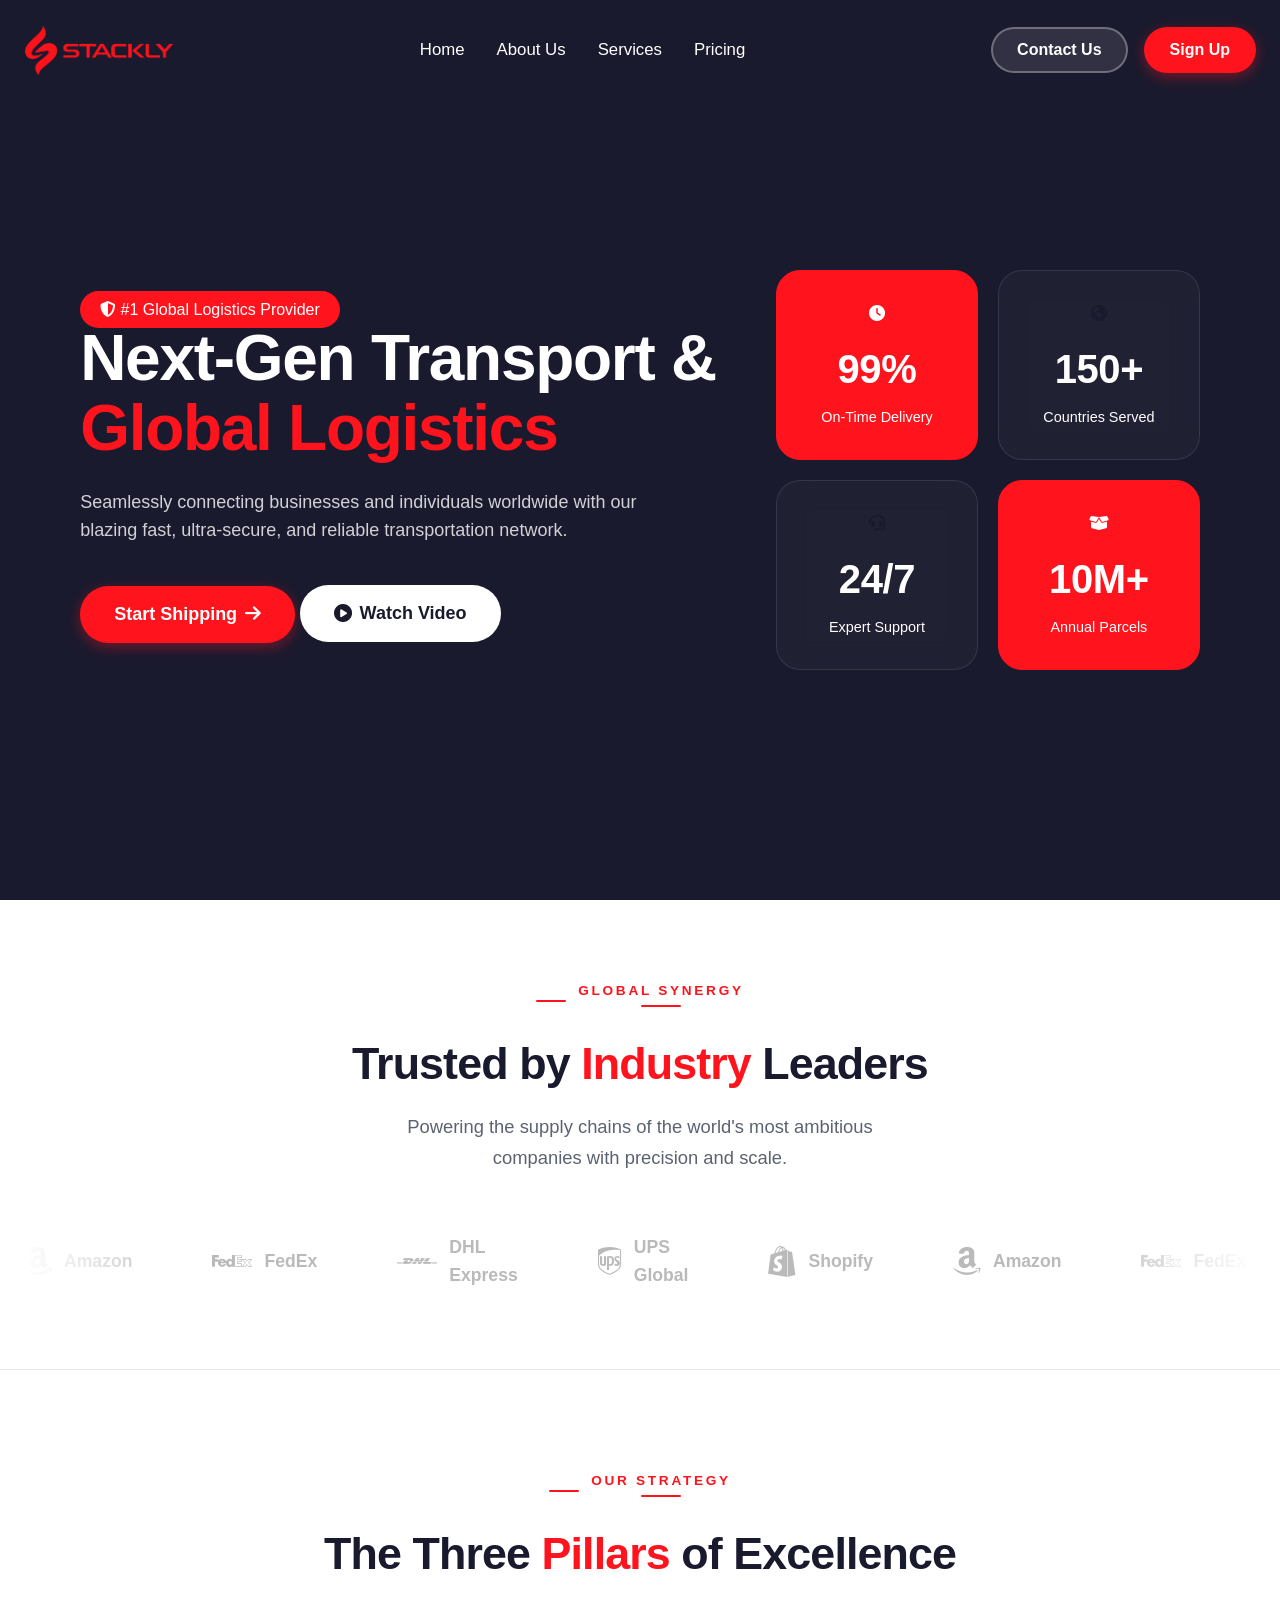
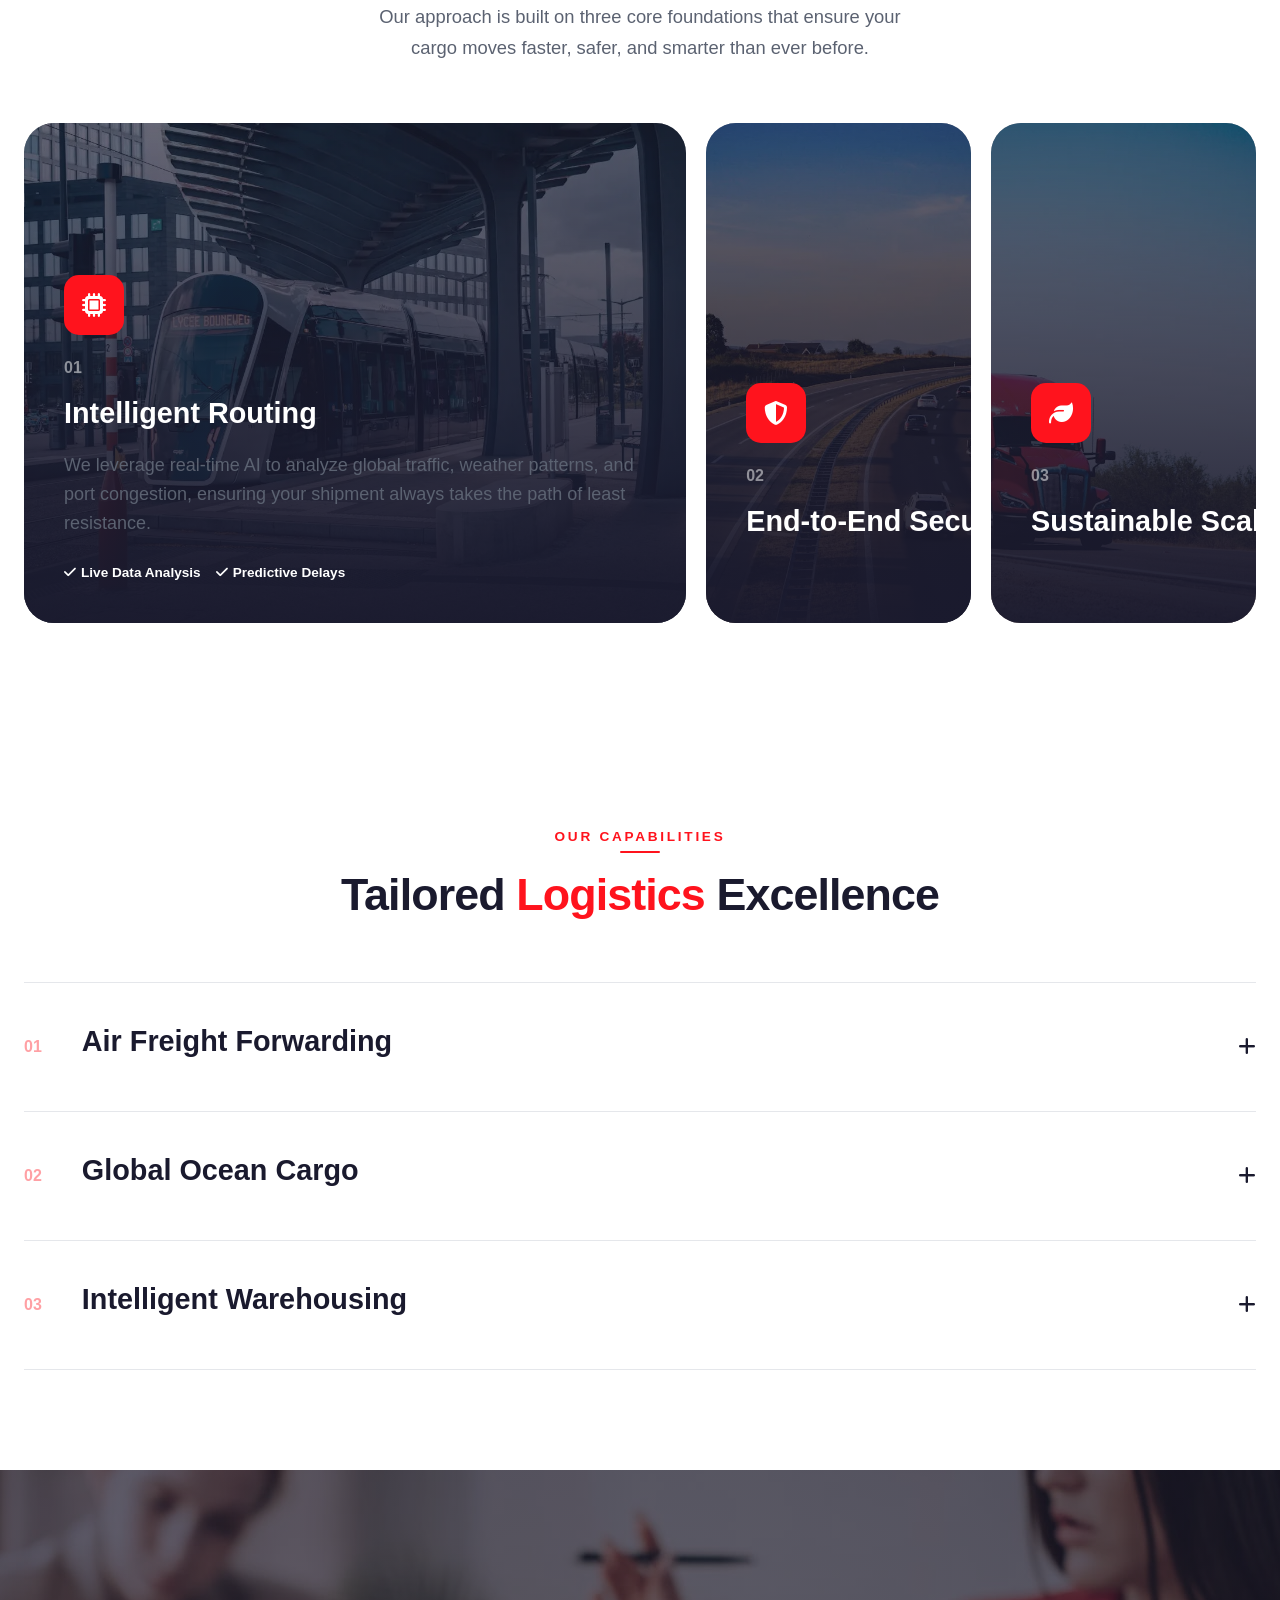
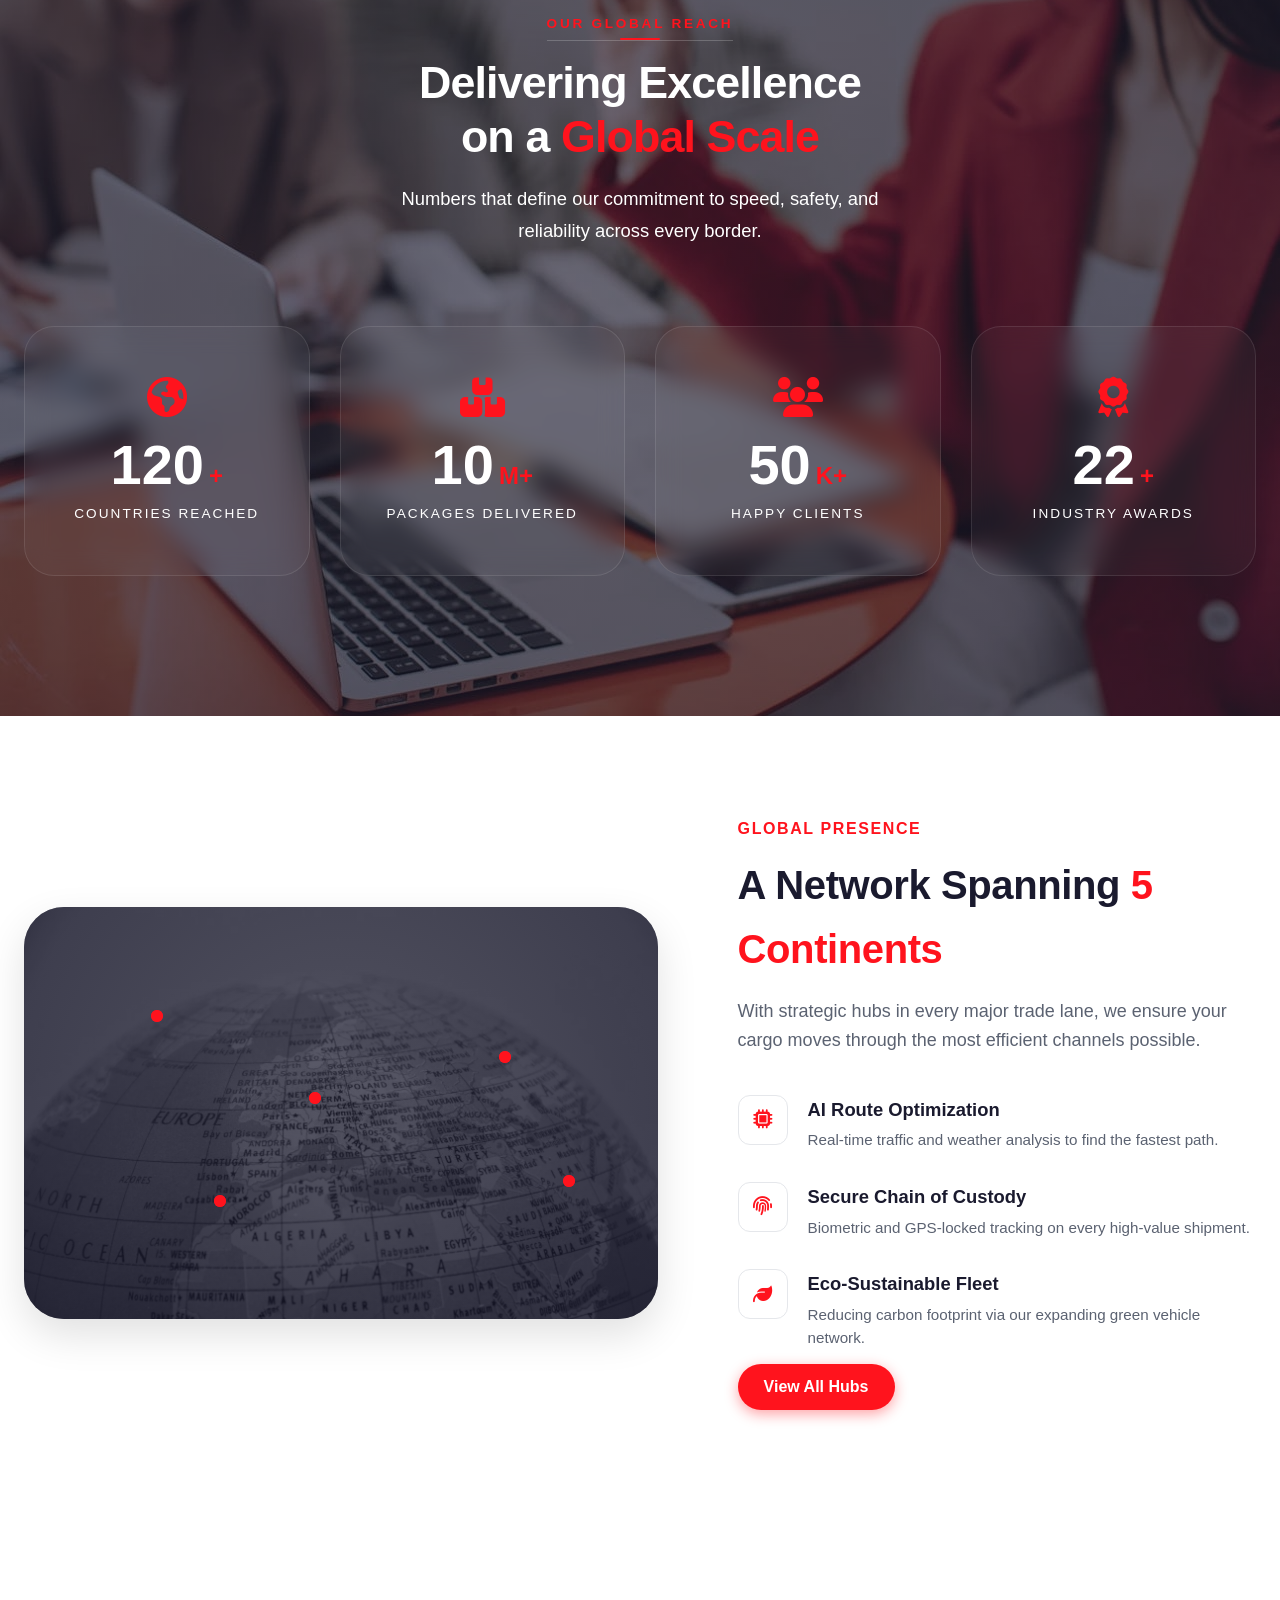
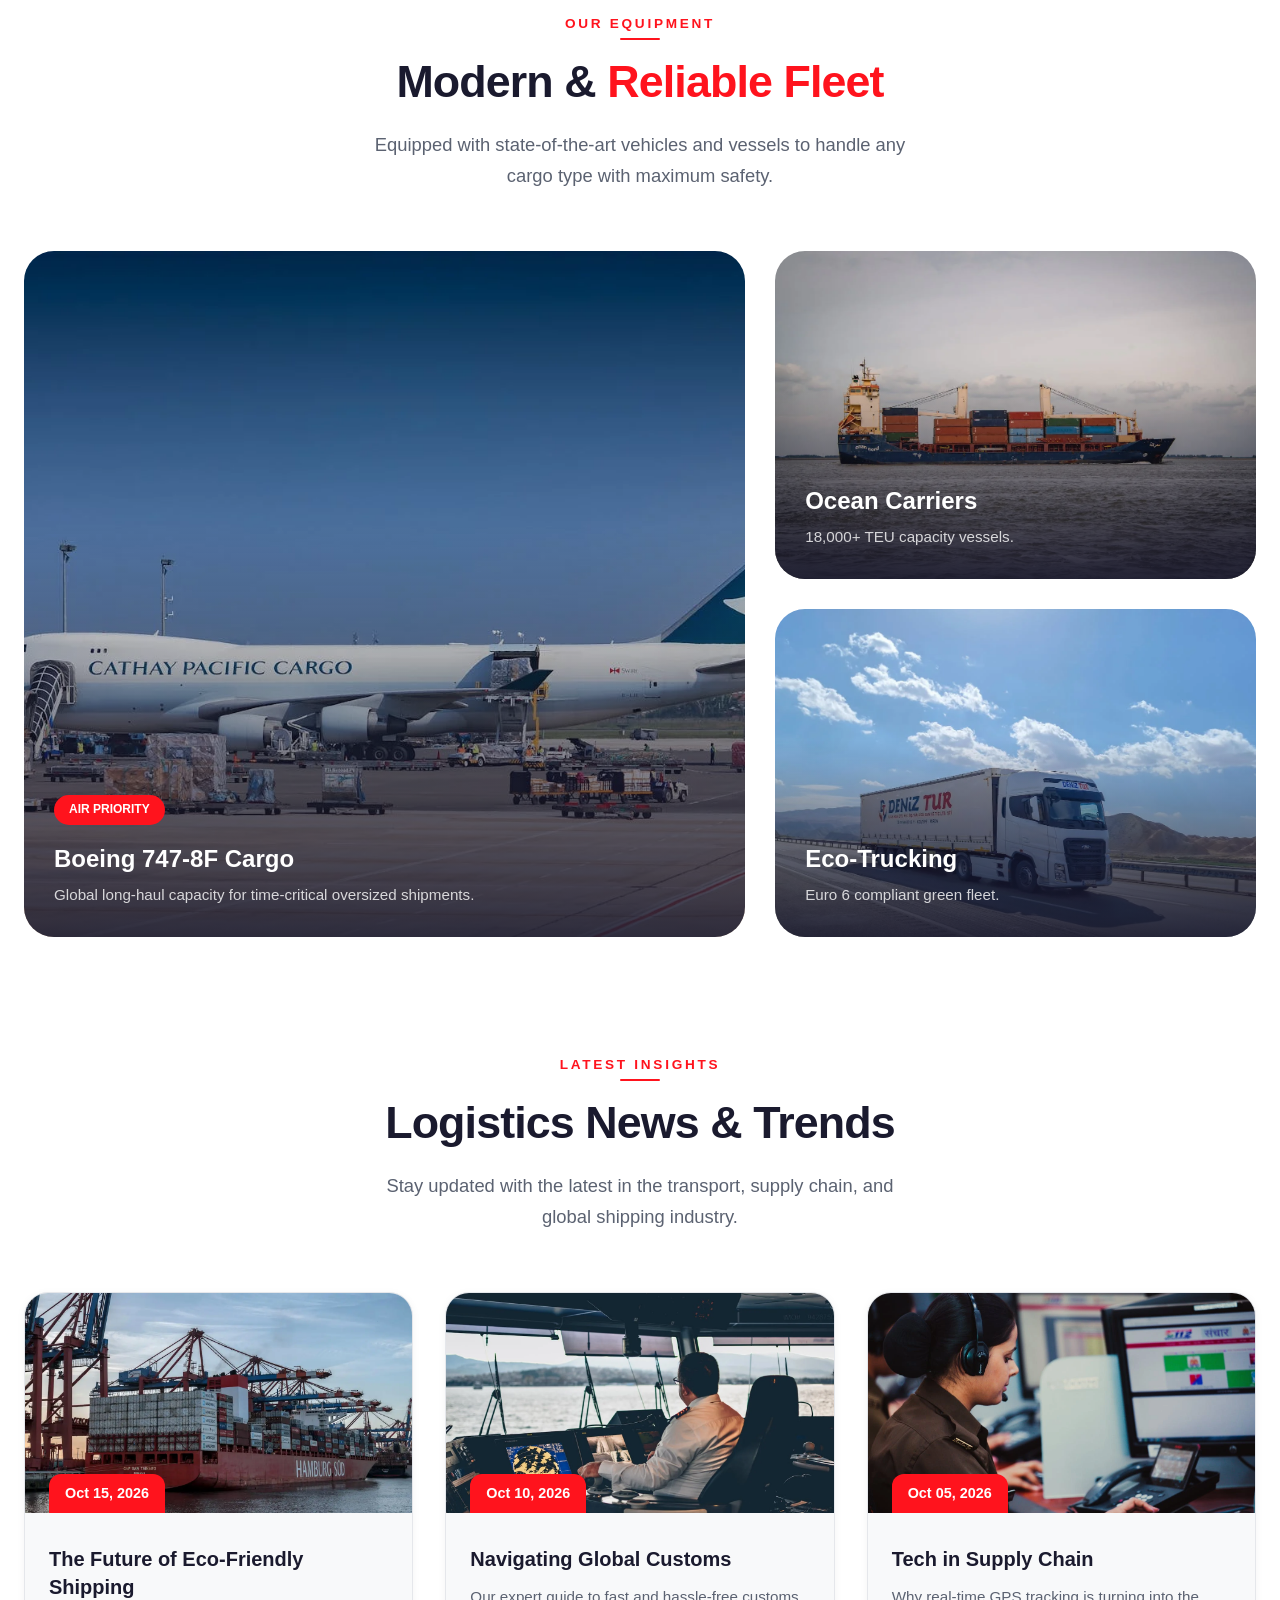
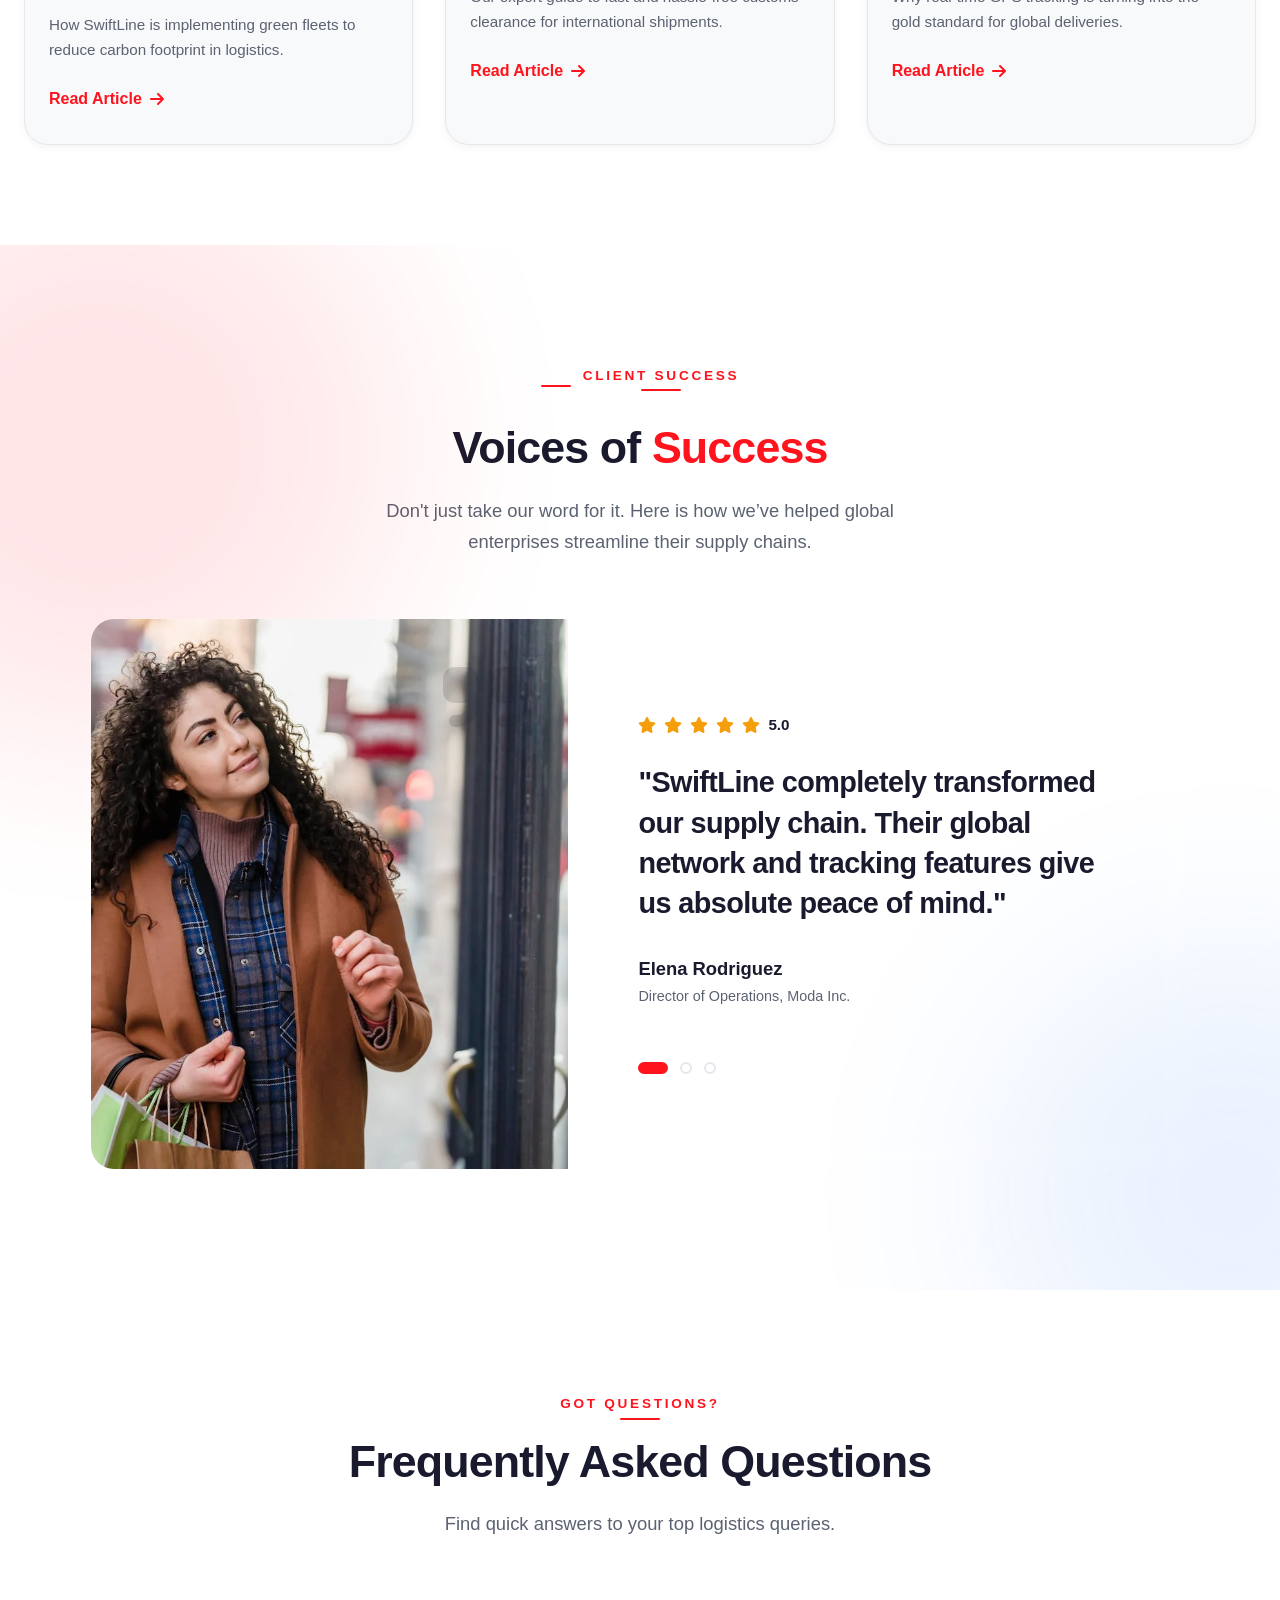
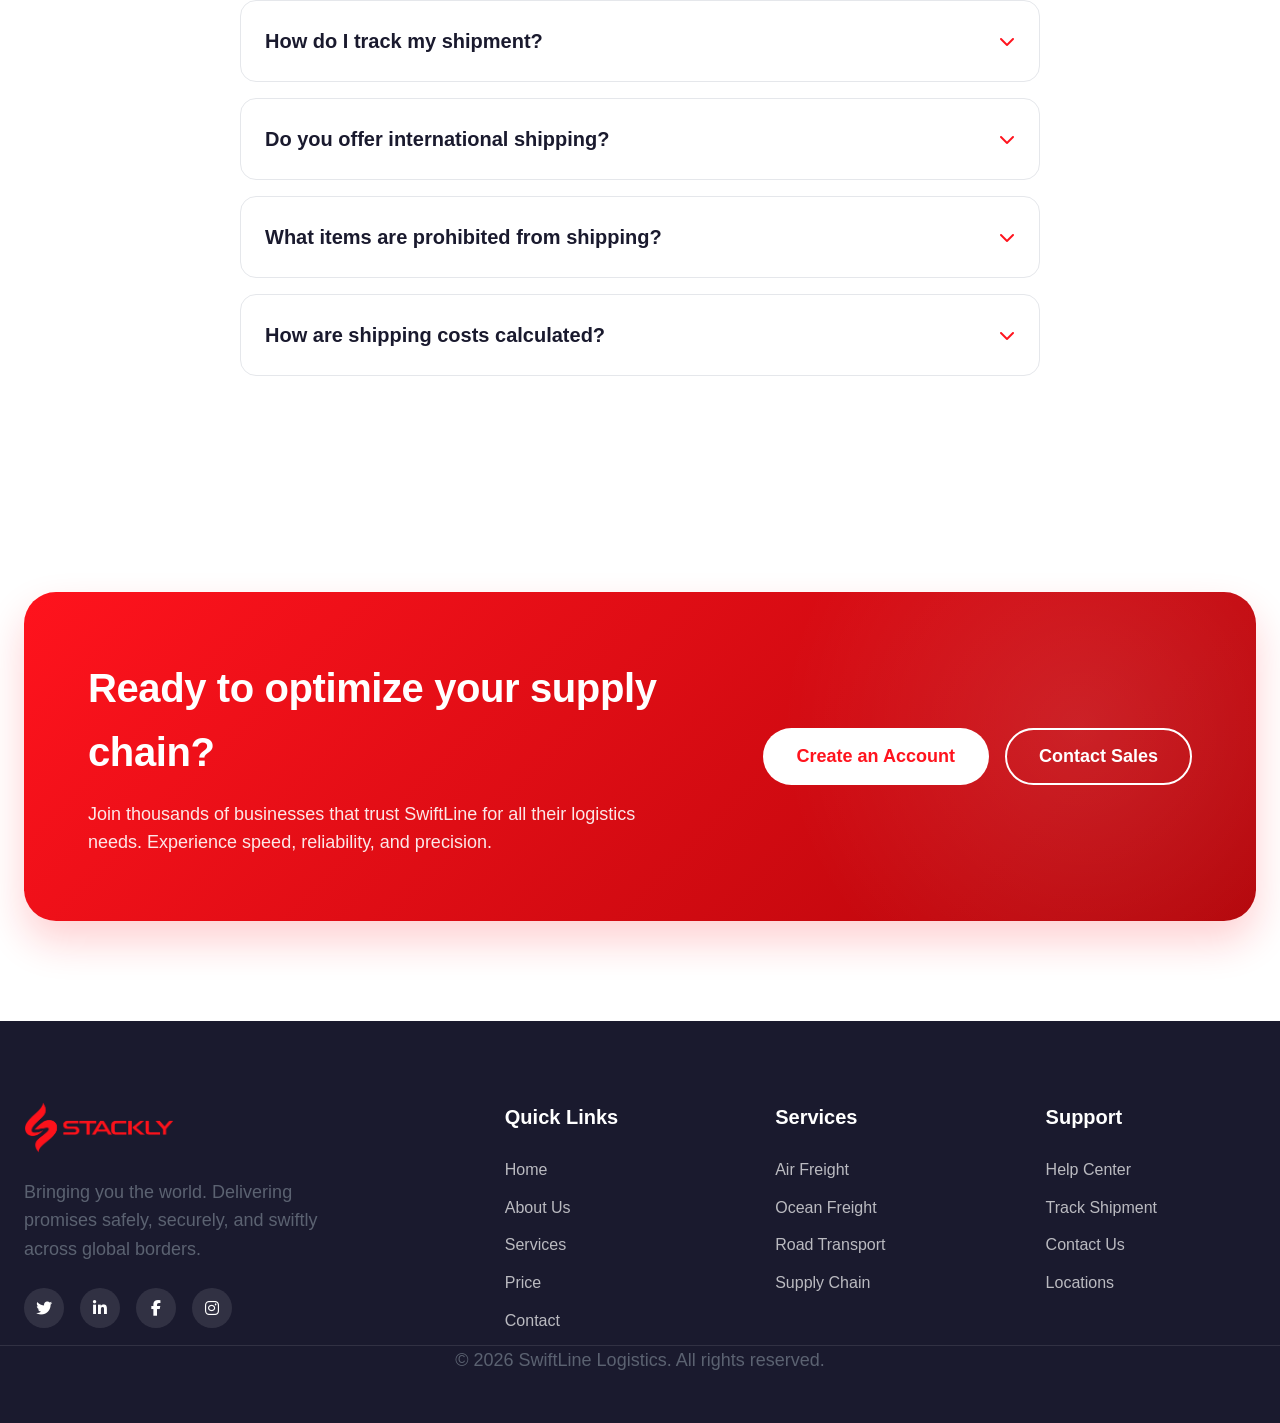
==== commit dff15261: "Add files via upload" ====
--- a/index.html
+++ b/index.html
@@ -55,7 +55,6 @@
         <div class="hero-bg">
             <video autoplay muted loop playsinline class="hero-video">
                 <source src="./assets/video.mp4" type="video/mp4">
-                <img src="./assets/hero.webp" alt="Logistics background">
             </video>
             <div class="hero-overlay"></div>
         </div>
@@ -71,28 +70,17 @@
                         and reliable transportation network.</p>
 
                     <div class="hero-actions">
-                        <button class="btn btn-primary btn-large">Start Shipping <i
-                                class="fas fa-arrow-right"></i></button>
-                        <button class="btn btn-secondary btn-large"><i class="fas fa-play-circle"></i> Watch
+                        <button class="btn btn-primary btn-large" onclick="window.location.href='./404.html'">Start
+                            Shipping <i class="fas fa-arrow-right"></i></button>
+                        <button class="btn btn-secondary btn-large" onclick="window.location.href='./404.html'"><i
+                                class="fas fa-play-circle"></i> Watch
                             Video</button>
                     </div>
 
-                    <div class="tracking-container glass-card">
-                        <div class="tracking-header">
-                            <i class="fas fa-map-marker-alt"></i>
-                            <h3>Track your shipment</h3>
-                        </div>
-                        <div class="tracking-input-group">
-                            <input type="text" placeholder="Enter Tracking ID (e.g., SWL-123456)">
-                            <button class="btn btn-primary track-submit">
-                                <span>Track</span> <i class="fas fa-search"></i>
-                            </button>
-                        </div>
-                    </div>
                 </div>
 
                 <div class="hero-stats-grid reveal-right">
-                    <div class="stat-card glass-card">
+                    <div class="stat-card glass-card accent-card">
                         <div class="stat-icon"><i class="fas fa-clock"></i></div>
                         <h2>99%</h2>
                         <p>On-Time Delivery</p>
@@ -183,7 +171,7 @@
                         </div>
                     </div>
                     <div class="pillar-bg-overlay"></div>
-                    <img src="https://images.unsplash.com/photo-1580674271209-40b46033eb3e?auto=format&fit=crop&w=800&q=80"
+                    <img src="./assets/img 1.webp"
                         alt="Tech" class="pillar-img">
                 </div>
 
@@ -202,7 +190,7 @@
                         </div>
                     </div>
                     <div class="pillar-bg-overlay"></div>
-                    <img src="https://images.unsplash.com/photo-1504328345606-18bbc8c9d7d1?auto=format&fit=crop&w=800&q=80"
+                    <img src="./assets/img 2.webp"
                         alt="Security" class="pillar-img">
                 </div>
 
@@ -221,7 +209,7 @@
                         </div>
                     </div>
                     <div class="pillar-bg-overlay"></div>
-                    <img src="https://images.unsplash.com/photo-1473341304170-971dccb5ac1e?auto=format&fit=crop&w=800&q=80"
+                    <img src="./assets/img 3.webp"
                         alt="Sustainability" class="pillar-img">
                 </div>
             </div>
@@ -263,7 +251,7 @@
                             </div>
                         </div>
                         <div class="reveal-image">
-                            <img src="https://images.unsplash.com/photo-1570710891163-6d3b5c47248b?auto=format&fit=crop&w=600&q=80"
+                            <img src="./assets/air cargo.webp"
                                 alt="Air Freight">
                         </div>
                     </div>
@@ -287,7 +275,7 @@
                             </div>
                         </div>
                         <div class="reveal-image">
-                            <img src="https://images.unsplash.com/photo-1494412574643-fc03d790f968?auto=format&fit=crop&w=600&q=80"
+                            <img src="./assets/ocean cargo.webp"
                                 alt="Ocean Cargo">
                         </div>
                     </div>
@@ -311,7 +299,7 @@
                             </div>
                         </div>
                         <div class="reveal-image">
-                            <img src="https://images.unsplash.com/photo-1586528116311-ad8dd3c8310d?auto=format&fit=crop&w=600&q=80"
+                            <img src="./assets/warehouse cargo.webp"
                                 alt="Warehousing">
                         </div>
                     </div>
@@ -330,7 +318,7 @@
 
     <section class="impact section" id="impact">
         <div class="impact-bg-wrapper">
-            <img src="./assets/hero.webp" alt="Global Network" class="impact-img">
+            <img src="./assets/img 4.webp" alt="Global Network" class="impact-img">
             <div class="impact-overlay"></div>
         </div>
 
@@ -385,7 +373,7 @@
 
                 <div class="network-visual reveal-left">
                     <div class="map-container">
-                        <img src="https://images.unsplash.com/photo-1524661135-423995f22d0b?auto=format&fit=crop&w=1000&q=80"
+                        <img src="./assets/world.webp"
                             alt="World Map" class="map-base">
 
                         <div class="pulse-point" style="top: 25%; left: 20%;" data-location="North America"></div>
@@ -428,7 +416,7 @@
                         </div>
                     </div>
 
-                    <button class="btn btn-primary mt-4">View All Hubs</button>
+                    <button class="btn btn-primary mt-4" onclick="window.location.href='./404.html'">View All Hubs</button>
                 </div>
 
             </div>
@@ -457,7 +445,7 @@
 
             <div class="fleet-bento-grid">
                 <div class="fleet-main-card reveal-left">
-                    <img src="https://images.unsplash.com/photo-1601584115197-04ecc0da31d7?auto=format&fit=crop&w=1200&q=80"
+                    <img src="./assets/air vargo 2.webp"
                         alt="Cargo Plane">
                     <div class="fleet-card-overlay">
                         <div class="fleet-tag">Air Priority</div>
@@ -468,7 +456,7 @@
 
                 <div class="fleet-side-col">
                     <div class="fleet-small-card reveal-right">
-                        <img src="https://images.unsplash.com/photo-1519003722824-194d4455a60c?auto=format&fit=crop&w=800&q=80"
+                        <img src="./assets/ocean cargo 2.webp"
                             alt="Container Ship">
                         <div class="fleet-card-overlay">
                             <h3>Ocean Carriers</h3>
@@ -476,7 +464,7 @@
                         </div>
                     </div>
                     <div class="fleet-small-card reveal-right" style="transition-delay: 0.1s">
-                        <img src="https://images.unsplash.com/photo-1586864387967-d02ef85d93e8?auto=format&fit=crop&w=800&q=80"
+                        <img src="./assets/eco truck cargo.webp"
                             alt="Transport Truck">
                         <div class="fleet-card-overlay">
                             <h3>Eco-Trucking</h3>
@@ -504,38 +492,38 @@
             <div class="news-grid">
                 <div class="news-card reveal-left">
                     <div class="news-img">
-                        <img src="https://images.unsplash.com/photo-1578575437130-527eed3abbec?ixlib=rb-4.0.3&auto=format&fit=crop&w=800&q=80"
+                        <img src="./assets/img 7.webp"
                             alt="News Image">
                         <div class="news-date">Oct 15, 2026</div>
                     </div>
                     <div class="news-content">
                         <h4><a href="#">The Future of Eco-Friendly Shipping</a></h4>
                         <p>How SwiftLine is implementing green fleets to reduce carbon footprint in logistics.</p>
-                        <a href="#" class="read-more">Read Article <i class="fas fa-arrow-right"></i></a>
+                        <a href="./404.html" class="read-more">Read Article <i class="fas fa-arrow-right"></i></a>
                     </div>
                 </div>
                 <div class="news-card reveal-up">
                     <div class="news-img">
-                        <img src="https://images.unsplash.com/photo-1566576721323-24237f3946cc?ixlib=rb-4.0.3&auto=format&fit=crop&w=800&q=80"
+                        <img src="./assets/img 6.webp"
                             alt="News Image">
                         <div class="news-date">Oct 10, 2026</div>
                     </div>
                     <div class="news-content">
                         <h4><a href="#">Navigating Global Customs</a></h4>
                         <p>Our expert guide to fast and hassle-free customs clearance for international shipments.</p>
-                        <a href="#" class="read-more">Read Article <i class="fas fa-arrow-right"></i></a>
+                        <a href="./404.html" class="read-more">Read Article <i class="fas fa-arrow-right"></i></a>
                     </div>
                 </div>
                 <div class="news-card reveal-right">
                     <div class="news-img">
-                        <img src="https://images.unsplash.com/photo-1542296332-2e4473faf563?ixlib=rb-4.0.3&auto=format&fit=crop&w=800&q=80"
+                        <img src="./assets/img 5.webp"
                             alt="News Image">
                         <div class="news-date">Oct 05, 2026</div>
                     </div>
                     <div class="news-content">
                         <h4><a href="#">Tech in Supply Chain</a></h4>
                         <p>Why real-time GPS tracking is turning into the gold standard for global deliveries.</p>
-                        <a href="#" class="read-more">Read Article <i class="fas fa-arrow-right"></i></a>
+                        <a href="./404.html" class="read-more">Read Article <i class="fas fa-arrow-right"></i></a>
                     </div>
                 </div>
             </div>
@@ -566,11 +554,11 @@
             <div class="swap-wrapper glass-card reveal-up">
                 <div class="swap-image-container">
                     <div class="swap-images" id="swapImages">
-                        <img src="https://images.unsplash.com/photo-1573496359142-b8d87734a5a2?auto=format&fit=crop&w=600&q=80"
+                        <img src="./assets/round 1.webp"
                             alt="Client 1" class="active">
-                        <img src="https://images.unsplash.com/photo-1560250097-0b93528c311a?auto=format&fit=crop&w=600&q=80"
+                        <img src="./assets/m7.webp"
                             alt="Client 2">
-                        <img src="https://images.unsplash.com/photo-1494790108377-be9c29b29330?auto=format&fit=crop&w=600&q=80"
+                        <img src="./assets/w6.webp"
                             alt="Client 3">
                     </div>
                     <i class="fas fa-quote-right water-icon"></i>
@@ -682,25 +670,6 @@
 
 
 
-
-
-
-
-
-
-
-
-
-
-
-
-
-
-
-
-
-
-
     <!-- Why Choose Us -->
     <section class="about section" id="about">
         <div class="container">
@@ -711,8 +680,8 @@
                         speed, reliability, and precision.</p>
                 </div>
                 <div class="cta-banner-actions">
-                    <button class="btn btn-white btn-large">Create an Account</button>
-                    <button class="btn btn-outline-white btn-large">Contact Sales</button>
+                    <button class="btn btn-white btn-large" onclick="window.location.href='./404.html'">Create an Account</button>
+                    <button class="btn btn-outline-white btn-large" onclick="window.location.href='./404.html'">Contact Sales</button>
                 </div>
             </div>
         </div>
@@ -726,7 +695,7 @@
     <footer class="footer">
         <div class="container footer-content">
             <div class="footer-brand">
-                <a href="#" class="logo footer-logo">
+                <a href="index.html" class="logo footer-logo">
                     <img src="./assets/dark red.webp" alt="logo" width="150px">
                 </a>
                 <p>Bringing you the world. Delivering promises safely, securely, and swiftly across global borders.</p>
@@ -739,10 +708,12 @@
             </div>
             <div class="footer-links">
                 <h4>Quick Links</h4>
-                <a href="#">About Us</a>
-                <a href="#">Careers</a>
-                <a href="#">News & Media</a>
-                <a href="#">Sustainability</a>
+                <a href="index.html">Home</a>
+                <a href="about.html">About Us</a>
+                <a href="service.html">Services</a>
+                <a href="price.html">Price</a>
+                <a href="contact.html">Contact</a>
+                <!-- <a href="sign.html">Sign Up</a> -->
             </div>
             <div class="footer-links">
                 <h4>Services</h4>
--- a/style.css
+++ b/style.css
@@ -152,14 +152,12 @@
     z-index: 5;
 }
 
-/* --- Animated Mesh Background --- */
-.hero-bg {
-    position: absolute;
-    inset: 0;
-    z-index: 1;
-    background-color: var(--text-dark);
-    /* Your #1a1a2e */
-    overflow: hidden;
+.badge{
+    color: var(--bg-surface);
+    background-color: var(--primary-color);
+    padding: 10px 20px;
+    border-radius: 30px;
+    margin-bottom: 10px;
 }
 
 .mesh-gradient {
@@ -170,40 +168,6 @@
     opacity: 0.5;
 }
 
-.blob {
-    position: absolute;
-    border-radius: 50%;
-    animation: moveMesh 20s ease-in-out infinite alternate;
-}
-
-.blob-1 {
-    width: 600px;
-    height: 600px;
-    background-color: var(--primary-color);
-    /* Your Red */
-    top: -200px;
-    left: -100px;
-}
-
-.blob-2 {
-    width: 500px;
-    height: 500px;
-    background-color: #3b82f6;
-    /* Accent Blue */
-    bottom: -150px;
-    right: -100px;
-    animation-delay: -5s;
-}
-
-.blob-3 {
-    width: 400px;
-    height: 400px;
-    background-color: var(--white);
-    top: 40%;
-    left: 30%;
-    opacity: 0.1;
-    animation-delay: -10s;
-}
 
 .hero-overlay {
     position: absolute;
@@ -237,36 +201,6 @@
     transition: var(--transition);
 }
 
-.tracking-container {
-    padding: 24px;
-    max-width: 550px;
-}
-
-.tracking-header {
-    display: flex;
-    align-items: center;
-    gap: 12px;
-    color: var(--white);
-    margin-bottom: 16px;
-}
-
-.tracking-input-group {
-    display: flex;
-    background: var(--white);
-    padding: 6px;
-    border-radius: 16px;
-}
-
-.tracking-input-group input {
-    flex: 1;
-    border: none;
-    padding: 12px 20px;
-    outline: none;
-    font-size: 1rem;
-    color: var(--text-dark);
-    background: transparent;
-}
-
 /* Stats Grid */
 .hero-stats-grid {
     display: grid;
@@ -291,7 +225,7 @@
 }
 
 .stat-card p {
-    color: rgba(255, 255, 255, 0.7);
+    color: var(--bg-surface);
     margin: 0;
     font-size: 0.9rem;
 }
@@ -305,77 +239,6 @@
 .accent-card p {
     color: var(--white);
 }
-
-/* --- Animations --- */
-@keyframes moveMesh {
-    0% {
-        transform: translate(0, 0) scale(1);
-    }
-
-    100% {
-        transform: translate(100px, 50px) scale(1.2);
-    }
-}
-
-@keyframes float {
-
-    0%,
-    100% {
-        transform: translateY(0);
-    }
-
-    50% {
-        transform: translateY(-15px);
-    }
-}
-
-/* --- Mobile Queries --- */
-@media (max-width: 1024px) {
-    .hero-wrapper {
-        grid-template-columns: 1fr;
-        text-align: center;
-    }
-
-    .hero-content p,
-    .tracking-container {
-        margin: 0 auto 40px;
-    }
-
-    .hero-actions {
-        justify-content: center;
-    }
-
-    .hero-stats-grid {
-        max-width: 600px;
-        margin: 0 auto;
-    }
-}
-
-@media (max-width: 600px) {
-    .hero-stats-grid {
-        grid-template-columns: 1fr;
-    }
-
-    .tracking-input-group {
-        flex-direction: column;
-        background: transparent;
-        gap: 10px;
-    }
-
-    .tracking-input-group input {
-        background: #fff;
-        border-radius: 12px;
-    }
-
-    .track-submit {
-        width: 100%;
-        border-radius: 12px !important;
-    }
-}
-
-
-
-
 
 
 /* --- Hero Video Background --- */
@@ -417,17 +280,796 @@
     /* Ensure content stays on top of overlay */
 }
 
-
-
-
-
-
-
-
-
-
-
-
+/* --- Animations --- */
+@keyframes moveMesh {
+    0% {
+        transform: translate(0, 0) scale(1);
+    }
+
+    100% {
+        transform: translate(100px, 50px) scale(1.2);
+    }
+}
+
+@keyframes float {
+
+    0%,
+    100% {
+        transform: translateY(0);
+    }
+
+    50% {
+        transform: translateY(-15px);
+    }
+}
+
+/* --- Mobile Queries --- */
+@media (max-width: 1024px) {
+    .hero-wrapper {
+        grid-template-columns: 1fr;
+        text-align: center;
+    }
+
+    .hero-content p,
+    .tracking-container {
+        margin: 0 auto 40px;
+    }
+
+    .hero-actions {
+        justify-content: center;
+    }
+
+    .hero-stats-grid {
+        max-width: 600px;
+        margin: 0 auto;
+    }
+}
+
+@media (max-width: 600px) {
+    .hero-stats-grid {
+        grid-template-columns: 1fr;
+    }
+
+    .tracking-input-group {
+        flex-direction: column;
+        background: transparent;
+        gap: 10px;
+    }
+
+    .tracking-input-group input {
+        background: #fff;
+        border-radius: 12px;
+    }
+
+    .track-submit {
+        width: 100%;
+        border-radius: 12px !important;
+    }
+}
+
+
+
+
+
+
+/* --- Partners Section Styles --- */
+.partners-section {
+    padding: 80px 0;
+    background: var(--white);
+    border-bottom: 1px solid var(--border-color);
+    overflow: hidden;
+}
+
+/* Reusable Premium Section Header */
+.section-header {
+    text-align: center;
+    max-width: 800px;
+    margin: 0 auto 50px;
+}
+
+.subtitle-wrapper {
+    display: flex;
+    align-items: center;
+    justify-content: center;
+    gap: 12px;
+    margin-bottom: 15px;
+}
+
+.section-header .line {
+    width: 30px;
+    height: 2px;
+    background: var(--primary-color);
+    border-radius: 2px;
+}
+
+.section-header .subtitle {
+    color: var(--primary-color);
+    font-size: 0.8rem;
+    font-weight: 800;
+    text-transform: uppercase;
+    letter-spacing: 0.25em;
+}
+
+.section-header h2 {
+    font-size: clamp(1.8rem, 4vw, 2.8rem);
+    font-weight: 800;
+    color: var(--text-dark);
+    letter-spacing: -0.03em;
+    margin-bottom: 15px;
+}
+
+/* Marquee Logic */
+.marquee-wrapper {
+    position: relative;
+    width: 100%;
+    /* The "Premium Fade" Mask */
+    mask-image: linear-gradient(to right, transparent, black 15%, black 85%, transparent);
+    -webkit-mask-image: linear-gradient(to right, transparent, black 15%, black 85%, transparent);
+}
+
+.marquee-content {
+    display: flex;
+    gap: 80px;
+    width: max-content;
+    animation: scrollLogos 30s linear infinite;
+}
+
+.partner-item {
+    display: flex;
+    align-items: center;
+    gap: 12px;
+    filter: grayscale(1);
+    opacity: 0.3;
+    transition: var(--transition);
+    cursor: pointer;
+}
+
+.partner-item i {
+    font-size: 2rem;
+    color: var(--text-dark);
+}
+
+.partner-item span {
+    font-size: 1.1rem;
+    font-weight: 800;
+    color: var(--text-dark);
+}
+
+/* Hover Interaction */
+.partner-item:hover {
+    filter: grayscale(0);
+    opacity: 1;
+}
+
+.partner-item:hover i,
+.partner-item:hover span {
+    color: var(--primary-color);
+}
+
+/* --- Keyframes --- */
+@keyframes scrollLogos {
+    0% {
+        transform: translateX(0);
+    }
+
+    100% {
+        transform: translateX(-50%);
+    }
+}
+
+/* --- 768px Media Query --- */
+@media (max-width: 768px) {
+    .partners-section {
+        padding: 50px 0;
+    }
+
+    .section-header {
+        text-align: left;
+        margin-bottom: 35px;
+    }
+
+    .subtitle-wrapper {
+        justify-content: flex-start;
+    }
+
+    .section-header h2 {
+        font-size: 1.8rem;
+    }
+
+    .marquee-content {
+        gap: 40px;
+        animation-duration: 20s;
+    }
+
+    .partner-item i {
+        font-size: 1.5rem;
+    }
+
+    .partner-item span {
+        font-size: 0.9rem;
+    }
+}
+
+
+
+
+
+
+/* --- Strategy Pillars --- */
+.pillars-wrapper {
+    display: flex;
+    gap: 20px;
+    height: 500px;
+    margin-top: 50px;
+}
+
+.pillar-item {
+    position: relative;
+    flex: 1;
+    /* All start equal */
+    border-radius: 30px;
+    overflow: hidden;
+    transition: all 0.7s cubic-bezier(0.4, 0, 0.2, 1);
+    cursor: pointer;
+    background: var(--text-dark);
+}
+
+/* Expansion Logic */
+.pillar-item:hover,
+.pillar-item.active {
+    flex: 2.5;
+    /* Becomes much wider on hover */
+}
+
+/* Background Image & Overlay */
+.pillar-img {
+    position: absolute;
+    inset: 0;
+    width: 100%;
+    height: 100%;
+    object-fit: cover;
+    opacity: 0.4;
+    transition: var(--transition);
+}
+
+.pillar-item:hover .pillar-img {
+    transform: scale(1.1);
+    opacity: 0.6;
+}
+
+.pillar-bg-overlay {
+    position: absolute;
+    inset: 0;
+    background: linear-gradient(to top, rgba(26, 26, 46, 0.95), transparent);
+    z-index: 2;
+}
+
+/* Content Layout */
+.pillar-content {
+    position: relative;
+    z-index: 5;
+    height: 100%;
+    padding: 40px;
+    display: flex;
+    flex-direction: column;
+    justify-content: flex-end;
+    color: var(--white);
+}
+
+.pillar-icon {
+    width: 60px;
+    height: 60px;
+    background: var(--primary-color);
+    border-radius: 15px;
+    display: flex;
+    align-items: center;
+    justify-content: center;
+    font-size: 1.5rem;
+    margin-bottom: 20px;
+    transition: var(--transition);
+}
+
+.pillar-num {
+    font-weight: 800;
+    opacity: 0.5;
+    margin-bottom: 10px;
+    display: block;
+}
+
+.pillar-text h3 {
+    font-size: 1.8rem;
+    margin-bottom: 15px;
+    white-space: nowrap;
+    /* Prevents text wrap when small */
+}
+
+.pillar-text p,
+.pillar-list {
+    opacity: 0;
+    max-height: 0;
+    transition: all 0.5s ease;
+    overflow: hidden;
+    color: var(--text-light);
+}
+
+/* Reveal Text on Hover/Active */
+.pillar-item:hover .pillar-text p,
+.pillar-item.active .pillar-text p,
+.pillar-item:hover .pillar-list,
+.pillar-item.active .pillar-list {
+    opacity: 1;
+    max-height: 200px;
+    margin-top: 10px;
+}
+
+.pillar-list {
+    list-style: none;
+    display: flex;
+    gap: 15px;
+    margin-top: 20px;
+}
+
+.pillar-list li {
+    font-size: 0.85rem;
+    font-weight: 700;
+    display: flex;
+    align-items: center;
+    gap: 5px;
+    color: var(--bg-surface);
+}
+
+/* --- Responsive 768px --- */
+@media (max-width: 768px) {
+    .pillars-wrapper {
+        flex-direction: column;
+        height: auto;
+    }
+
+    .pillar-item {
+        flex: none !important;
+        height: 200px;
+    }
+
+    .pillar-item:hover,
+    .pillar-item.active {
+        height: 350px;
+    }
+
+    .pillar-text h3 {
+        font-size: 1.5rem;
+    }
+}
+
+
+
+
+
+
+
+
+/* --- Interactive Service Reveal Styles --- */
+.reveal-list {
+    margin-top: 40px;
+    border-top: 1px solid var(--border-color);
+}
+
+.reveal-item {
+    border-bottom: 1px solid var(--border-color);
+    transition: var(--transition);
+    overflow: hidden;
+}
+
+/* Header Section */
+.reveal-header {
+    display: flex;
+    justify-content: space-between;
+    align-items: center;
+    padding: 35px 0;
+    cursor: pointer;
+    transition: var(--transition);
+}
+
+.reveal-left-content {
+    display: flex;
+    align-items: center;
+    gap: 40px;
+}
+
+.service-num {
+    font-size: 1rem;
+    font-weight: 800;
+    color: var(--primary-color);
+    opacity: 0.4;
+}
+
+.reveal-header h3 {
+    font-size: 1.8rem;
+    font-weight: 700;
+    color: var(--text-dark);
+    transition: var(--transition);
+}
+
+.reveal-icon {
+    font-size: 1.2rem;
+    transition: transform 0.4s ease;
+}
+
+/* Body Section (Hidden by default) */
+.reveal-body {
+    max-height: 0;
+    display: grid;
+    grid-template-columns: 1.2fr 0.8fr;
+    gap: 40px;
+    transition: max-height 0.6s cubic-bezier(0.4, 0, 0.2, 1);
+    opacity: 0;
+}
+
+/* Hover/Active States */
+.reveal-item:hover {
+    background-color: var(--bg-gray);
+    padding-left: 20px;
+    padding-right: 20px;
+}
+
+.reveal-item:hover .reveal-body {
+    max-height: 400px;
+    opacity: 1;
+    padding-bottom: 50px;
+}
+
+.reveal-item:hover .reveal-header h3 {
+    color: var(--primary-color);
+}
+
+.reveal-item:hover .reveal-icon {
+    transform: rotate(45deg);
+    /* Turns plus into an 'X' */
+    color: var(--primary-color);
+}
+
+/* Inner Content Styling */
+.reveal-inner-content p {
+    font-size: 1.1rem;
+    line-height: 1.8;
+    color: var(--text-light);
+    margin-bottom: 25px;
+}
+
+.service-features {
+    display: flex;
+    gap: 20px;
+    flex-wrap: wrap;
+}
+
+.service-features span {
+    background: var(--white);
+    padding: 8px 16px;
+    border-radius: 50px;
+    font-size: 0.85rem;
+    font-weight: 700;
+    border: 1px solid var(--border-color);
+    display: flex;
+    align-items: center;
+    gap: 8px;
+    color: var(--bg-surface);
+    background-color: var(--primary-color);
+}
+
+/* Preview Image */
+.reveal-image {
+    height: 220px;
+    border-radius: 20px;
+    overflow: hidden;
+    box-shadow: var(--shadow-md);
+}
+
+.reveal-image img {
+    width: 100%;
+    height: 100%;
+    object-fit: cover;
+}
+
+/* --- Responsive --- */
+@media (max-width: 992px) {
+    .reveal-body {
+        grid-template-columns: 1fr;
+        gap: 20px;
+    }
+
+    .reveal-image {
+        display: none;
+        /* Hide images on mobile for cleaner look */
+    }
+
+    .reveal-left-content {
+        gap: 20px;
+    }
+}
+
+
+
+
+
+
+
+
+
+
+/* --- Impact Section Core --- */
+.impact {
+    position: relative;
+    padding: 140px 0;
+    overflow: hidden;
+}
+
+.impact-bg-wrapper {
+    position: absolute;
+    inset: 0;
+    z-index: 1;
+}
+
+.impact-img {
+    width: 100%;
+    height: 100%;
+    object-fit: cover;
+    /* Optional: background-attachment: fixed; for a parallax feel */
+}
+
+.impact-overlay {
+    position: absolute;
+    inset: 0;
+    /* A deep navy overlay that fades into a darker center */
+    background: radial-gradient(circle, rgba(26, 26, 46, 0.6) 0%, rgba(26, 26, 46, 0.7) 100%);
+    z-index: 2;
+}
+
+.impact-relative {
+    position: relative;
+    z-index: 5;
+    text-align: center;
+}
+
+.impact-relative .reveal-up h2{
+    color: var(--bg-surface);
+}
+
+.impact-relative .reveal-up p{
+    color: var(--bg-surface);
+}
+
+/* Text Styles */
+.text-white {
+    color: var(--white);
+}
+
+.white-sub {
+    color: var(--primary-color) !important;
+    border-bottom: 1px solid rgba(255, 255, 255, 0.2);
+}
+
+.impact-desc {
+    color: rgba(255, 255, 255, 0.7);
+    max-width: 600px;
+    margin: 0 auto;
+}
+
+/* Glassmorphism Impact Cards */
+.impact-grid {
+    display: grid;
+    grid-template-columns: repeat(auto-fit, minmax(220px, 1fr));
+    gap: 30px;
+    margin-top: 80px;
+}
+
+.impact-card {
+    background: rgba(255, 255, 255, 0.03);
+    backdrop-filter: blur(12px);
+    border: 1px solid rgba(255, 255, 255, 0.1);
+    padding: 50px 20px;
+    border-radius: 30px;
+    transition: var(--transition);
+}
+
+.impact-card:hover {
+    background: rgba(255, 255, 255, 0.08);
+    transform: translateY(-10px);
+    border-color: var(--primary-color);
+}
+
+.impact-card i {
+    font-size: 2.5rem;
+    color: var(--primary-color);
+    margin-bottom: 20px;
+}
+
+.stat-number {
+    font-size: 3.5rem;
+    font-weight: 800;
+    color: var(--white);
+    line-height: 1;
+    margin-bottom: 10px;
+}
+
+.plus {
+    font-size: 1.5rem;
+    color: var(--primary-color);
+    margin-left: 5px;
+}
+
+.impact-card p {
+    font-size: 0.85rem;
+    text-transform: uppercase;
+    letter-spacing: 0.15em;
+    color: rgba(255, 255, 255, 0.5);
+    margin: 0;
+}
+
+/* Responsive Fixes */
+@media (max-width: 768px) {
+    .impact-grid {
+        grid-template-columns: 1fr 1fr;
+    }
+
+    .stat-number {
+        font-size: 2.5rem;
+    }
+}
+
+
+
+
+
+
+
+
+
+/* --- Global Network Styles --- */
+.network-wrapper {
+    display: grid;
+    grid-template-columns: 1.1fr 0.9fr;
+    gap: 80px;
+    align-items: center;
+}
+
+/* Map Visual Styling */
+.network-visual {
+    position: relative;
+    border-radius: 40px;
+    overflow: hidden;
+    box-shadow: var(--shadow-lg);
+    background: var(--text-dark);
+}
+
+.map-container {
+    position: relative;
+    width: 100%;
+    padding-top: 65%;
+    /* Aspect Ratio */
+}
+
+.map-base {
+    position: absolute;
+    top: 0;
+    left: 0;
+    width: 100%;
+    height: 100%;
+    object-fit: cover;
+    opacity: 0.3;
+    filter: grayscale(1) contrast(1.2);
+}
+
+.map-overlay-glass {
+    position: absolute;
+    inset: 0;
+    background: radial-gradient(circle at center, transparent, rgba(26, 26, 46, 0.4));
+}
+
+/* Pulse Animation Logic */
+.pulse-point {
+    position: absolute;
+    width: 12px;
+    height: 12px;
+    background: var(--primary-color);
+    border-radius: 50%;
+    z-index: 5;
+    cursor: pointer;
+}
+
+.pulse-point::after {
+    content: '';
+    position: absolute;
+    top: 50%;
+    left: 50%;
+    transform: translate(-50%, -50%);
+    width: 100%;
+    height: 100%;
+    background: var(--primary-color);
+    border-radius: 50%;
+    animation: pulseReach 2.5s infinite;
+}
+
+@keyframes pulseReach {
+    0% {
+        width: 100%;
+        height: 100%;
+        opacity: 0.8;
+    }
+
+    100% {
+        width: 450%;
+        height: 450%;
+        opacity: 0;
+    }
+}
+
+/* Benefit Items (Right Side) */
+.benefit-list {
+    margin-top: 40px;
+    display: flex;
+    flex-direction: column;
+    gap: 30px;
+}
+
+.benefit-item {
+    display: flex;
+    gap: 20px;
+    align-items: flex-start;
+}
+
+.benefit-icon {
+    width: 50px;
+    height: 50px;
+    background: var(--white);
+    border: 1px solid var(--border-color);
+    border-radius: 12px;
+    display: flex;
+    align-items: center;
+    justify-content: center;
+    color: var(--primary-color);
+    font-size: 1.2rem;
+    flex-shrink: 0;
+    transition: var(--transition);
+}
+
+.benefit-item:hover .benefit-icon {
+    background: var(--primary-color);
+    color: var(--white);
+    transform: scale(1.1);
+}
+
+.benefit-text h4 {
+    font-size: 1.15rem;
+    font-weight: 700;
+    margin-bottom: 5px;
+    color: var(--text-dark);
+}
+
+.benefit-text p {
+    font-size: 0.95rem;
+    color: var(--text-light);
+    margin: 0;
+    line-height: 1.5;
+}
+
+.mt-4{
+    margin-top: 15px;
+}
+
+/* --- Responsive --- */
+@media (max-width: 1024px) {
+    .network-wrapper {
+        grid-template-columns: 1fr;
+        gap: 60px;
+    }
+
+    .network-info {
+        text-align: center;
+    }
+
+    .benefit-item {
+        text-align: left;
+    }
+}
 
 
 
@@ -527,32 +1169,6 @@
 }
 
 
-
-/* Animations Reveal */
-.reveal-up {
-    opacity: 0;
-    transform: translateY(40px);
-    transition: all 0.8s ease;
-}
-
-.reveal-left {
-    opacity: 0;
-    transform: translateX(-40px);
-    transition: all 0.8s ease;
-}
-
-.reveal-right {
-    opacity: 0;
-    transform: translateX(40px);
-    transition: all 0.8s ease;
-}
-
-.active.reveal-up,
-.active.reveal-left,
-.active.reveal-right {
-    opacity: 1;
-    transform: translate(0);
-}
 
 /* Responsive */
 @media (max-width: 1024px) {
@@ -698,696 +1314,25 @@
 
 
 
-/* --- Partners Section Styles --- */
-.partners-section {
-    padding: 80px 0;
-    background: var(--white);
-    border-bottom: 1px solid var(--border-color);
-    overflow: hidden;
-}
-
-/* Reusable Premium Section Header */
-.section-header {
-    text-align: center;
-    max-width: 800px;
-    margin: 0 auto 50px;
-}
-
-.subtitle-wrapper {
-    display: flex;
-    align-items: center;
-    justify-content: center;
-    gap: 12px;
-    margin-bottom: 15px;
-}
-
-.section-header .line {
-    width: 30px;
-    height: 2px;
-    background: var(--primary-color);
-    border-radius: 2px;
-}
-
-.section-header .subtitle {
-    color: var(--primary-color);
-    font-size: 0.8rem;
-    font-weight: 800;
-    text-transform: uppercase;
-    letter-spacing: 0.25em;
-}
-
-.section-header h2 {
-    font-size: clamp(1.8rem, 4vw, 2.8rem);
-    font-weight: 800;
-    color: var(--text-dark);
-    letter-spacing: -0.03em;
-    margin-bottom: 15px;
-}
-
-/* Marquee Logic */
-.marquee-wrapper {
-    position: relative;
-    width: 100%;
-    /* The "Premium Fade" Mask */
-    mask-image: linear-gradient(to right, transparent, black 15%, black 85%, transparent);
-    -webkit-mask-image: linear-gradient(to right, transparent, black 15%, black 85%, transparent);
-}
-
-.marquee-content {
-    display: flex;
-    gap: 80px;
-    width: max-content;
-    animation: scrollLogos 30s linear infinite;
-}
-
-.partner-item {
-    display: flex;
-    align-items: center;
-    gap: 12px;
-    filter: grayscale(1);
-    opacity: 0.3;
-    transition: var(--transition);
-    cursor: pointer;
-}
-
-.partner-item i {
-    font-size: 2rem;
-    color: var(--text-dark);
-}
-
-.partner-item span {
-    font-size: 1.1rem;
-    font-weight: 800;
-    color: var(--text-dark);
-}
-
-/* Hover Interaction */
-.partner-item:hover {
-    filter: grayscale(0);
-    opacity: 1;
-}
-
-.partner-item:hover i,
-.partner-item:hover span {
-    color: var(--primary-color);
-}
-
-/* --- Keyframes --- */
-@keyframes scrollLogos {
-    0% {
-        transform: translateX(0);
-    }
-
-    100% {
-        transform: translateX(-50%);
-    }
-}
-
-/* --- 768px Media Query --- */
-@media (max-width: 768px) {
-    .partners-section {
-        padding: 50px 0;
-    }
-
-    .section-header {
-        text-align: left;
-        margin-bottom: 35px;
-    }
-
-    .subtitle-wrapper {
-        justify-content: flex-start;
-    }
-
-    .section-header h2 {
-        font-size: 1.8rem;
-    }
-
-    .marquee-content {
-        gap: 40px;
-        animation-duration: 20s;
-    }
-
-    .partner-item i {
-        font-size: 1.5rem;
-    }
-
-    .partner-item span {
-        font-size: 0.9rem;
-    }
-}
-
-
-
-
-
-/* --- Strategy Pillars --- */
-.pillars-wrapper {
-    display: flex;
-    gap: 20px;
-    height: 500px;
-    margin-top: 50px;
-}
-
-.pillar-item {
-    position: relative;
-    flex: 1;
-    /* All start equal */
-    border-radius: 30px;
-    overflow: hidden;
-    transition: all 0.7s cubic-bezier(0.4, 0, 0.2, 1);
-    cursor: pointer;
-    background: var(--text-dark);
-}
-
-/* Expansion Logic */
-.pillar-item:hover,
-.pillar-item.active {
-    flex: 2.5;
-    /* Becomes much wider on hover */
-}
-
-/* Background Image & Overlay */
-.pillar-img {
-    position: absolute;
-    inset: 0;
-    width: 100%;
-    height: 100%;
-    object-fit: cover;
-    opacity: 0.4;
-    transition: var(--transition);
-}
-
-.pillar-item:hover .pillar-img {
-    transform: scale(1.1);
-    opacity: 0.6;
-}
-
-.pillar-bg-overlay {
-    position: absolute;
-    inset: 0;
-    background: linear-gradient(to top, rgba(26, 26, 46, 0.95), transparent);
-    z-index: 2;
-}
-
-/* Content Layout */
-.pillar-content {
-    position: relative;
-    z-index: 5;
-    height: 100%;
-    padding: 40px;
-    display: flex;
-    flex-direction: column;
-    justify-content: flex-end;
-    color: var(--white);
-}
-
-.pillar-icon {
-    width: 60px;
-    height: 60px;
-    background: var(--primary-color);
-    border-radius: 15px;
-    display: flex;
-    align-items: center;
-    justify-content: center;
-    font-size: 1.5rem;
-    margin-bottom: 20px;
-    transition: var(--transition);
-}
-
-.pillar-num {
-    font-weight: 800;
-    opacity: 0.5;
-    margin-bottom: 10px;
-    display: block;
-}
-
-.pillar-text h3 {
-    font-size: 1.8rem;
-    margin-bottom: 15px;
-    white-space: nowrap;
-    /* Prevents text wrap when small */
-}
-
-.pillar-text p,
-.pillar-list {
-    opacity: 0;
-    max-height: 0;
-    transition: all 0.5s ease;
-    overflow: hidden;
-}
-
-/* Reveal Text on Hover/Active */
-.pillar-item:hover .pillar-text p,
-.pillar-item.active .pillar-text p,
-.pillar-item:hover .pillar-list,
-.pillar-item.active .pillar-list {
-    opacity: 1;
-    max-height: 200px;
-    margin-top: 10px;
-}
-
-.pillar-list {
-    list-style: none;
-    display: flex;
-    gap: 15px;
-    margin-top: 20px;
-}
-
-.pillar-list li {
-    font-size: 0.85rem;
-    font-weight: 700;
-    display: flex;
-    align-items: center;
-    gap: 5px;
-}
-
-/* --- Responsive 768px --- */
-@media (max-width: 768px) {
-    .pillars-wrapper {
-        flex-direction: column;
-        height: auto;
-    }
-
-    .pillar-item {
-        flex: none !important;
-        height: 200px;
-    }
-
-    .pillar-item:hover,
-    .pillar-item.active {
-        height: 350px;
-    }
-
-    .pillar-text h3 {
-        font-size: 1.5rem;
-    }
-}
-
-
-
-
-
-/* --- Interactive Service Reveal Styles --- */
-.reveal-list {
-    margin-top: 40px;
-    border-top: 1px solid var(--border-color);
-}
-
-.reveal-item {
-    border-bottom: 1px solid var(--border-color);
-    transition: var(--transition);
-    overflow: hidden;
-}
-
-/* Header Section */
-.reveal-header {
-    display: flex;
-    justify-content: space-between;
-    align-items: center;
-    padding: 35px 0;
-    cursor: pointer;
-    transition: var(--transition);
-}
-
-.reveal-left-content {
-    display: flex;
-    align-items: center;
-    gap: 40px;
-}
-
-.service-num {
-    font-size: 1rem;
-    font-weight: 800;
-    color: var(--primary-color);
-    opacity: 0.4;
-}
-
-.reveal-header h3 {
-    font-size: 1.8rem;
-    font-weight: 700;
-    color: var(--text-dark);
-    transition: var(--transition);
-}
-
-.reveal-icon {
-    font-size: 1.2rem;
-    transition: transform 0.4s ease;
-}
-
-/* Body Section (Hidden by default) */
-.reveal-body {
-    max-height: 0;
-    display: grid;
-    grid-template-columns: 1.2fr 0.8fr;
-    gap: 40px;
-    transition: max-height 0.6s cubic-bezier(0.4, 0, 0.2, 1);
-    opacity: 0;
-}
-
-/* Hover/Active States */
-.reveal-item:hover {
-    background-color: var(--bg-gray);
-    padding-left: 20px;
-    padding-right: 20px;
-}
-
-.reveal-item:hover .reveal-body {
-    max-height: 400px;
-    opacity: 1;
-    padding-bottom: 50px;
-}
-
-.reveal-item:hover .reveal-header h3 {
-    color: var(--primary-color);
-}
-
-.reveal-item:hover .reveal-icon {
-    transform: rotate(45deg);
-    /* Turns plus into an 'X' */
-    color: var(--primary-color);
-}
-
-/* Inner Content Styling */
-.reveal-inner-content p {
-    font-size: 1.1rem;
-    line-height: 1.8;
-    color: var(--text-light);
-    margin-bottom: 25px;
-}
-
-.service-features {
-    display: flex;
-    gap: 20px;
-    flex-wrap: wrap;
-}
-
-.service-features span {
-    background: var(--white);
-    padding: 8px 16px;
-    border-radius: 50px;
-    font-size: 0.85rem;
-    font-weight: 700;
-    border: 1px solid var(--border-color);
-    display: flex;
-    align-items: center;
-    gap: 8px;
-}
-
-/* Preview Image */
-.reveal-image {
-    height: 220px;
-    border-radius: 20px;
-    overflow: hidden;
-    box-shadow: var(--shadow-md);
-}
-
-.reveal-image img {
-    width: 100%;
-    height: 100%;
-    object-fit: cover;
-}
-
-/* --- Responsive --- */
-@media (max-width: 992px) {
-    .reveal-body {
-        grid-template-columns: 1fr;
-        gap: 20px;
-    }
-
-    .reveal-image {
-        display: none;
-        /* Hide images on mobile for cleaner look */
-    }
-
-    .reveal-left-content {
-        gap: 20px;
-    }
-}
-
-
-
-
-
-/* --- Impact Section Core --- */
-.impact {
-    position: relative;
-    padding: 140px 0;
-    overflow: hidden;
-}
-
-.impact-bg-wrapper {
-    position: absolute;
-    inset: 0;
-    z-index: 1;
-}
-
-.impact-img {
-    width: 100%;
-    height: 100%;
-    object-fit: cover;
-    /* Optional: background-attachment: fixed; for a parallax feel */
-}
-
-.impact-overlay {
-    position: absolute;
-    inset: 0;
-    /* A deep navy overlay that fades into a darker center */
-    background: radial-gradient(circle, rgba(26, 26, 46, 0.8) 0%, rgba(26, 26, 46, 0.95) 100%);
-    z-index: 2;
-}
-
-.impact-relative {
-    position: relative;
-    z-index: 5;
-    text-align: center;
-}
-
-/* Text Styles */
-.text-white {
-    color: var(--white);
-}
-
-.white-sub {
-    color: var(--primary-color) !important;
-    border-bottom: 1px solid rgba(255, 255, 255, 0.2);
-}
-
-.impact-desc {
-    color: rgba(255, 255, 255, 0.7);
-    max-width: 600px;
-    margin: 0 auto;
-}
-
-/* Glassmorphism Impact Cards */
-.impact-grid {
-    display: grid;
-    grid-template-columns: repeat(auto-fit, minmax(220px, 1fr));
-    gap: 30px;
-    margin-top: 80px;
-}
-
-.impact-card {
-    background: rgba(255, 255, 255, 0.03);
-    backdrop-filter: blur(12px);
-    border: 1px solid rgba(255, 255, 255, 0.1);
-    padding: 50px 20px;
-    border-radius: 30px;
-    transition: var(--transition);
-}
-
-.impact-card:hover {
-    background: rgba(255, 255, 255, 0.08);
-    transform: translateY(-10px);
-    border-color: var(--primary-color);
-}
-
-.impact-card i {
-    font-size: 2.5rem;
-    color: var(--primary-color);
-    margin-bottom: 20px;
-}
-
-.stat-number {
-    font-size: 3.5rem;
-    font-weight: 800;
-    color: var(--white);
-    line-height: 1;
-    margin-bottom: 10px;
-}
-
-.plus {
-    font-size: 1.5rem;
-    color: var(--primary-color);
-    margin-left: 5px;
-}
-
-.impact-card p {
-    font-size: 0.85rem;
-    text-transform: uppercase;
-    letter-spacing: 0.15em;
-    color: rgba(255, 255, 255, 0.5);
-    margin: 0;
-}
-
-/* Responsive Fixes */
-@media (max-width: 768px) {
-    .impact-grid {
-        grid-template-columns: 1fr 1fr;
-    }
-
-    .stat-number {
-        font-size: 2.5rem;
-    }
-}
-
-
-
-
-
-
-/* --- Global Network Styles --- */
-.network-wrapper {
-    display: grid;
-    grid-template-columns: 1.1fr 0.9fr;
-    gap: 80px;
-    align-items: center;
-}
-
-/* Map Visual Styling */
-.network-visual {
-    position: relative;
-    border-radius: 40px;
-    overflow: hidden;
-    box-shadow: var(--shadow-lg);
-    background: var(--text-dark);
-}
-
-.map-container {
-    position: relative;
-    width: 100%;
-    padding-top: 65%;
-    /* Aspect Ratio */
-}
-
-.map-base {
-    position: absolute;
-    top: 0;
-    left: 0;
-    width: 100%;
-    height: 100%;
-    object-fit: cover;
-    opacity: 0.3;
-    filter: grayscale(1) contrast(1.2);
-}
-
-.map-overlay-glass {
-    position: absolute;
-    inset: 0;
-    background: radial-gradient(circle at center, transparent, rgba(26, 26, 46, 0.4));
-}
-
-/* Pulse Animation Logic */
-.pulse-point {
-    position: absolute;
-    width: 12px;
-    height: 12px;
-    background: var(--primary-color);
-    border-radius: 50%;
-    z-index: 5;
-    cursor: pointer;
-}
-
-.pulse-point::after {
-    content: '';
-    position: absolute;
-    top: 50%;
-    left: 50%;
-    transform: translate(-50%, -50%);
-    width: 100%;
-    height: 100%;
-    background: var(--primary-color);
-    border-radius: 50%;
-    animation: pulseReach 2.5s infinite;
-}
-
-@keyframes pulseReach {
-    0% {
-        width: 100%;
-        height: 100%;
-        opacity: 0.8;
-    }
-
-    100% {
-        width: 450%;
-        height: 450%;
-        opacity: 0;
-    }
-}
-
-/* Benefit Items (Right Side) */
-.benefit-list {
-    margin-top: 40px;
-    display: flex;
-    flex-direction: column;
-    gap: 30px;
-}
-
-.benefit-item {
-    display: flex;
-    gap: 20px;
-    align-items: flex-start;
-}
-
-.benefit-icon {
-    width: 50px;
-    height: 50px;
-    background: var(--white);
-    border: 1px solid var(--border-color);
-    border-radius: 12px;
-    display: flex;
-    align-items: center;
-    justify-content: center;
-    color: var(--primary-color);
-    font-size: 1.2rem;
-    flex-shrink: 0;
-    transition: var(--transition);
-}
-
-.benefit-item:hover .benefit-icon {
-    background: var(--primary-color);
-    color: var(--white);
-    transform: scale(1.1);
-}
-
-.benefit-text h4 {
-    font-size: 1.15rem;
-    font-weight: 700;
-    margin-bottom: 5px;
-    color: var(--text-dark);
-}
-
-.benefit-text p {
-    font-size: 0.95rem;
-    color: var(--text-light);
-    margin: 0;
-    line-height: 1.5;
-}
-
-/* --- Responsive --- */
-@media (max-width: 1024px) {
-    .network-wrapper {
-        grid-template-columns: 1fr;
-        gap: 60px;
-    }
-
-    .network-info {
-        text-align: center;
-    }
-
-    .benefit-item {
-        text-align: left;
-    }
-}
+
+
+
+
+
+
+
+
+
+
+
+
+
+
+
+
+
+
+
 
 
 
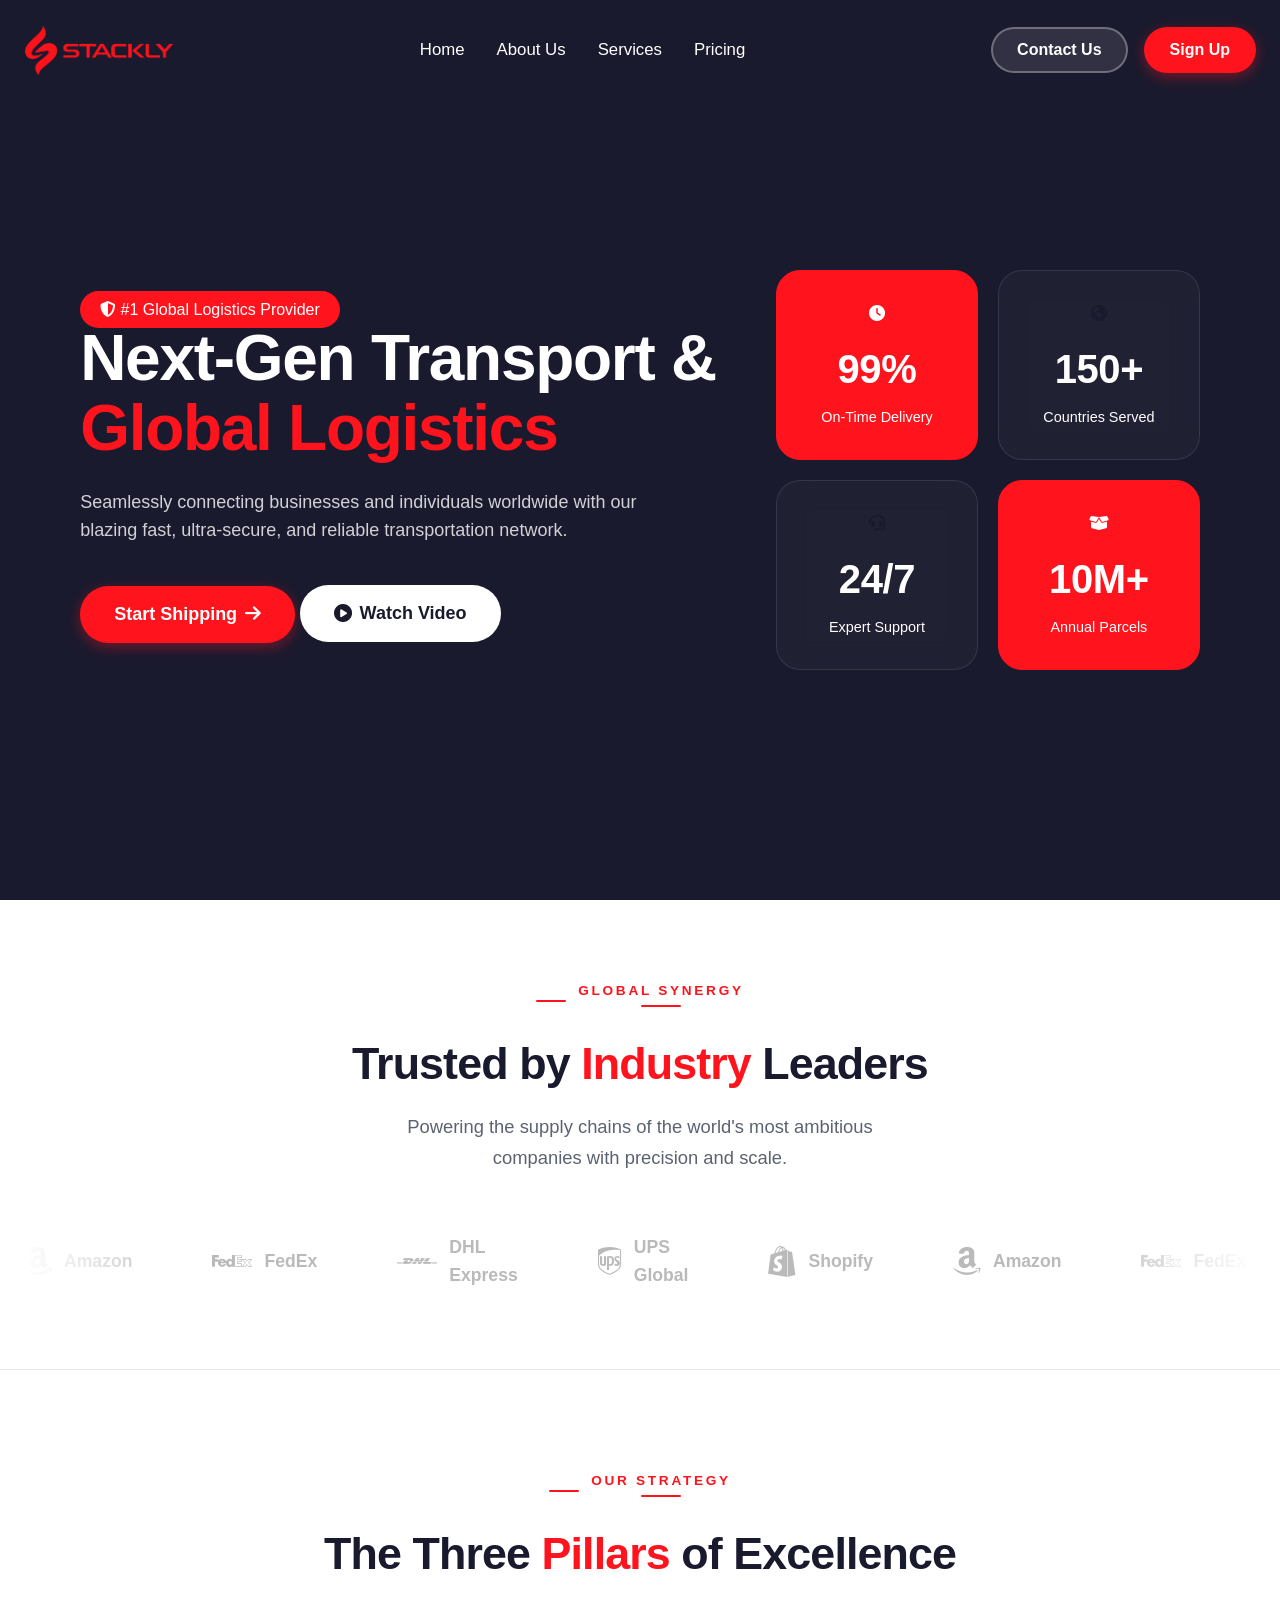
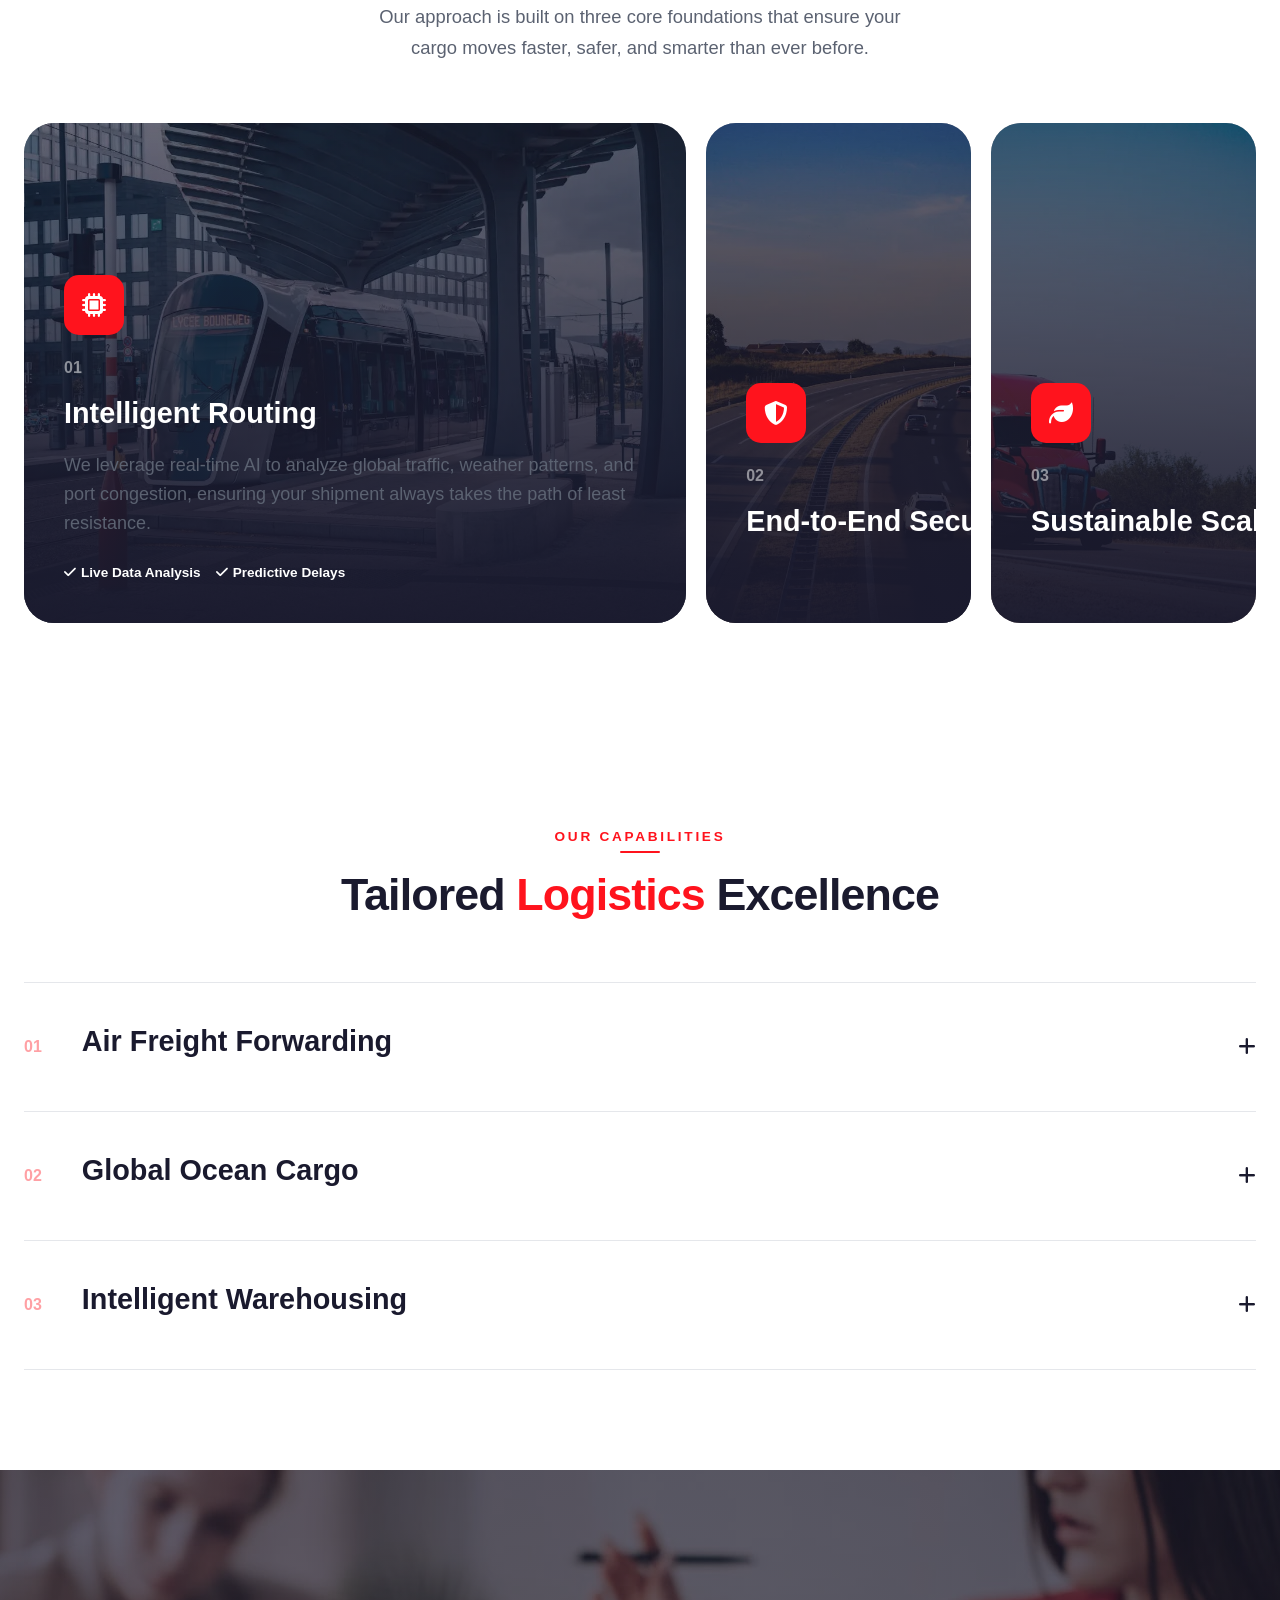
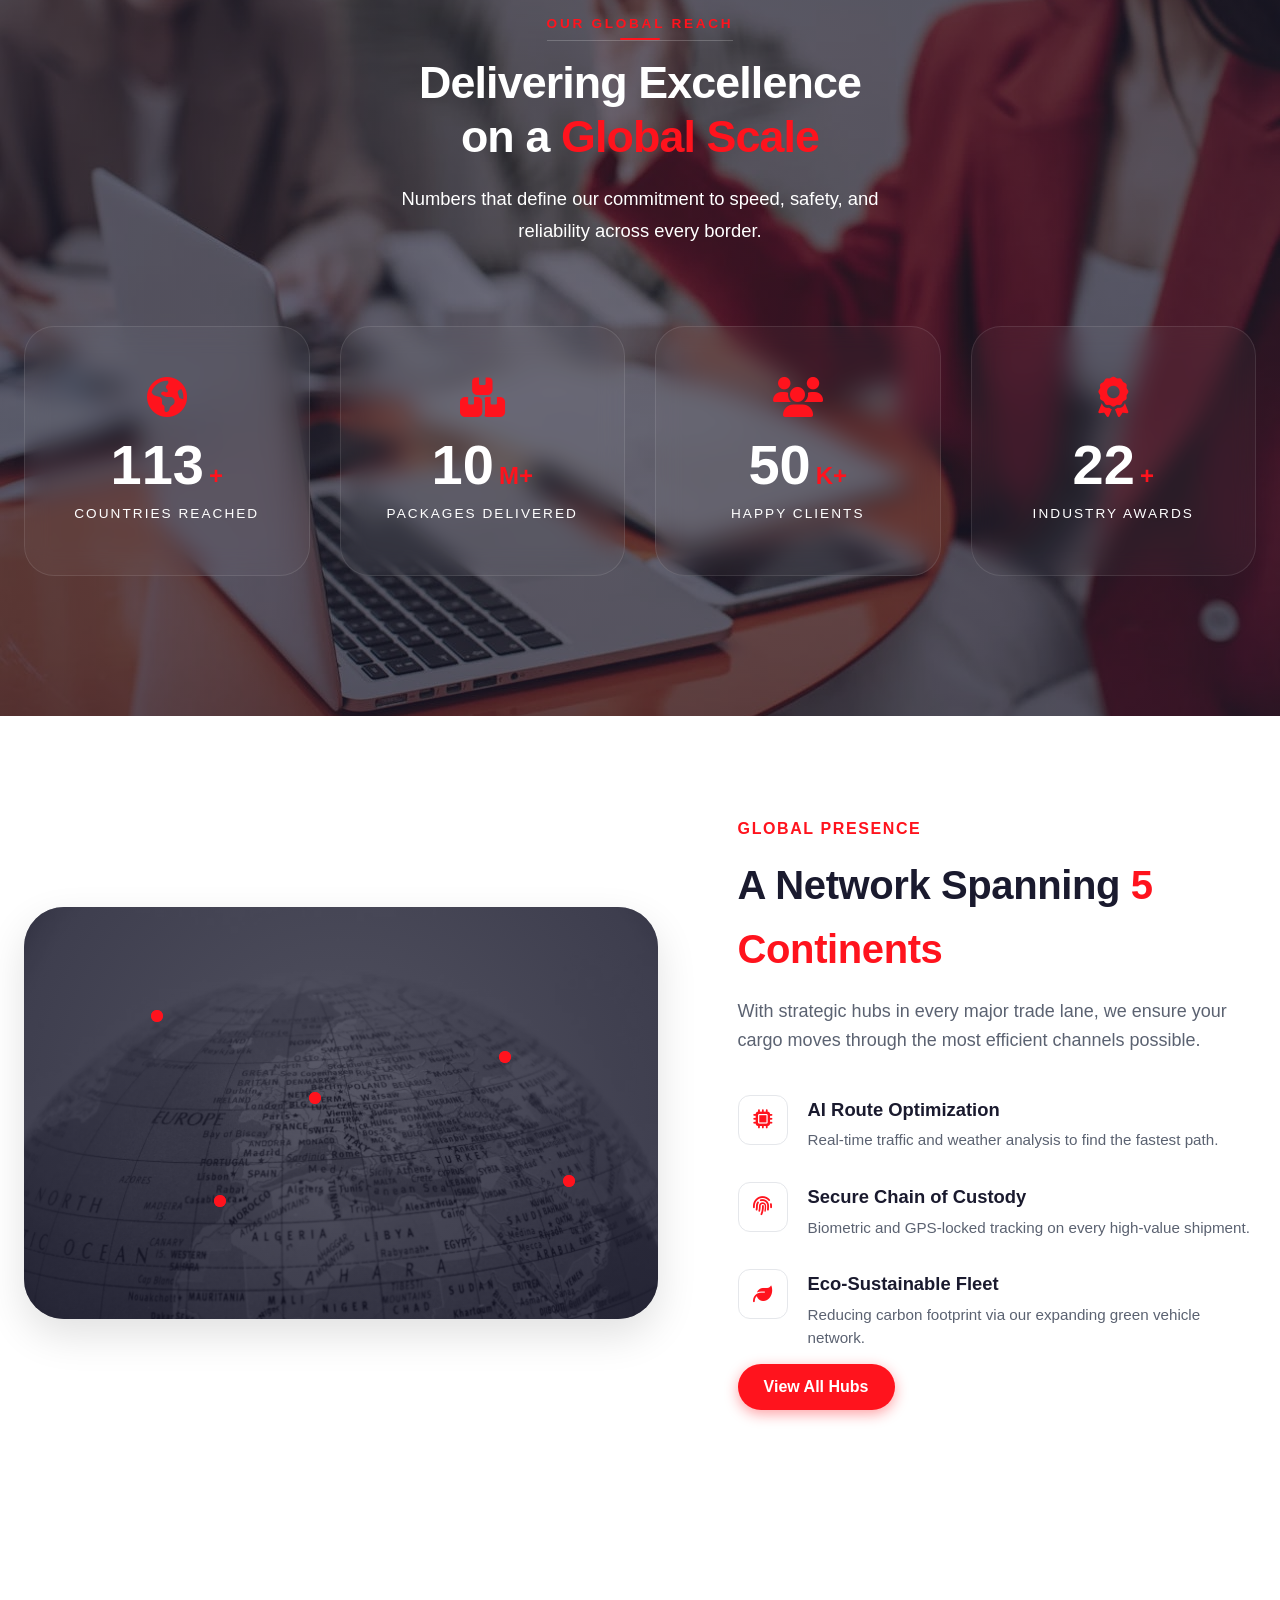
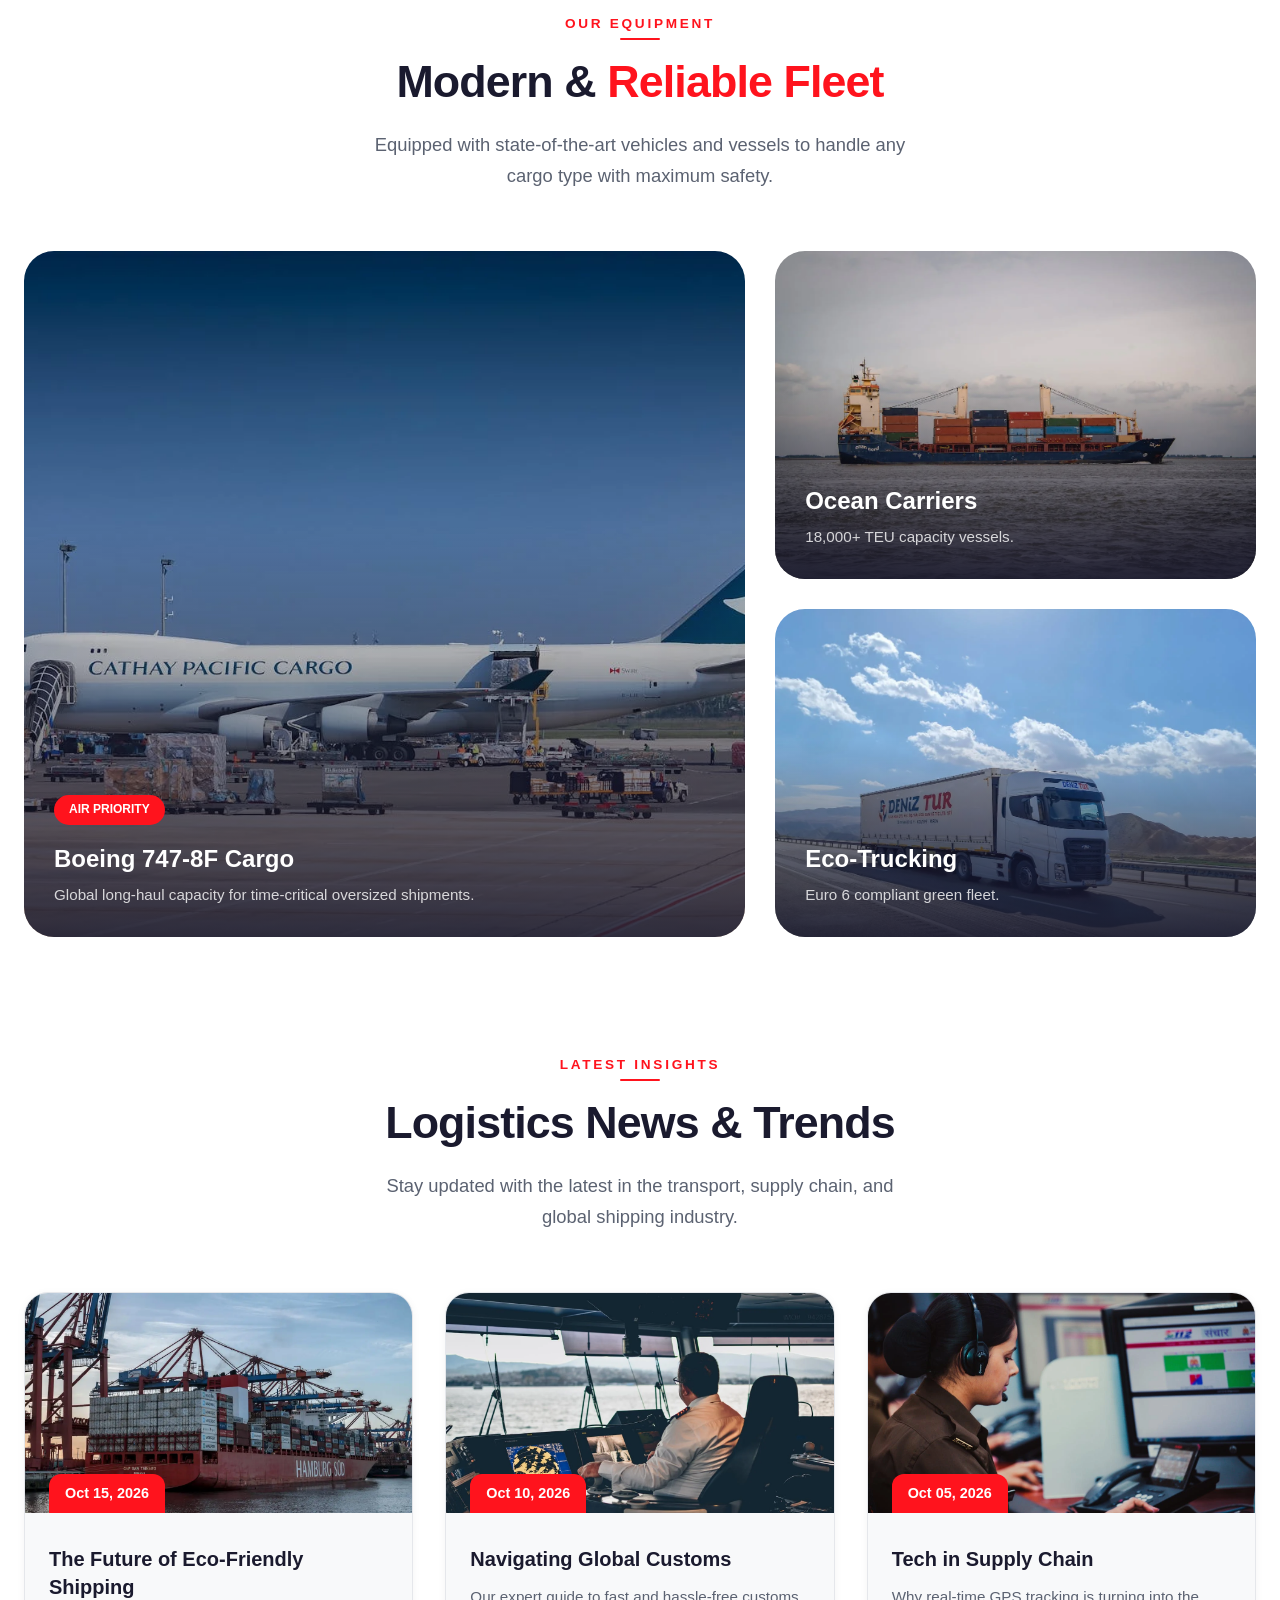
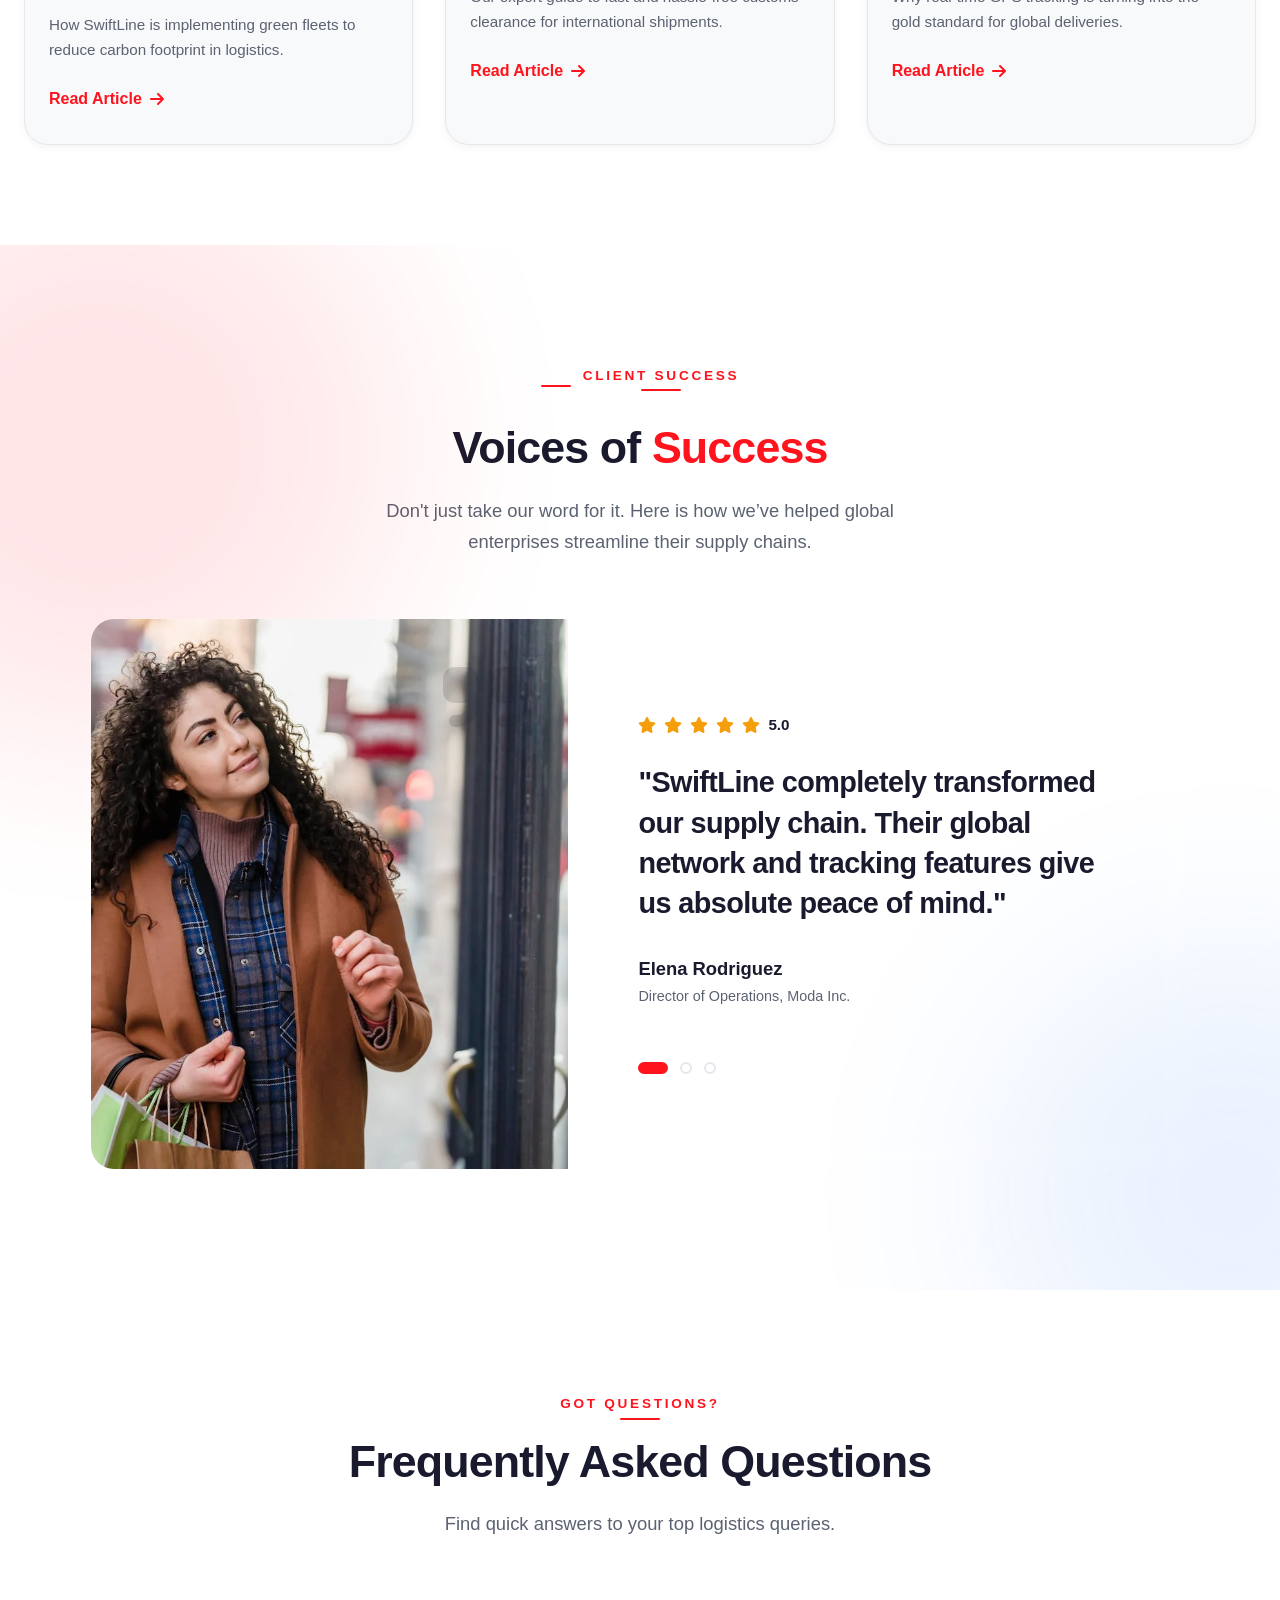
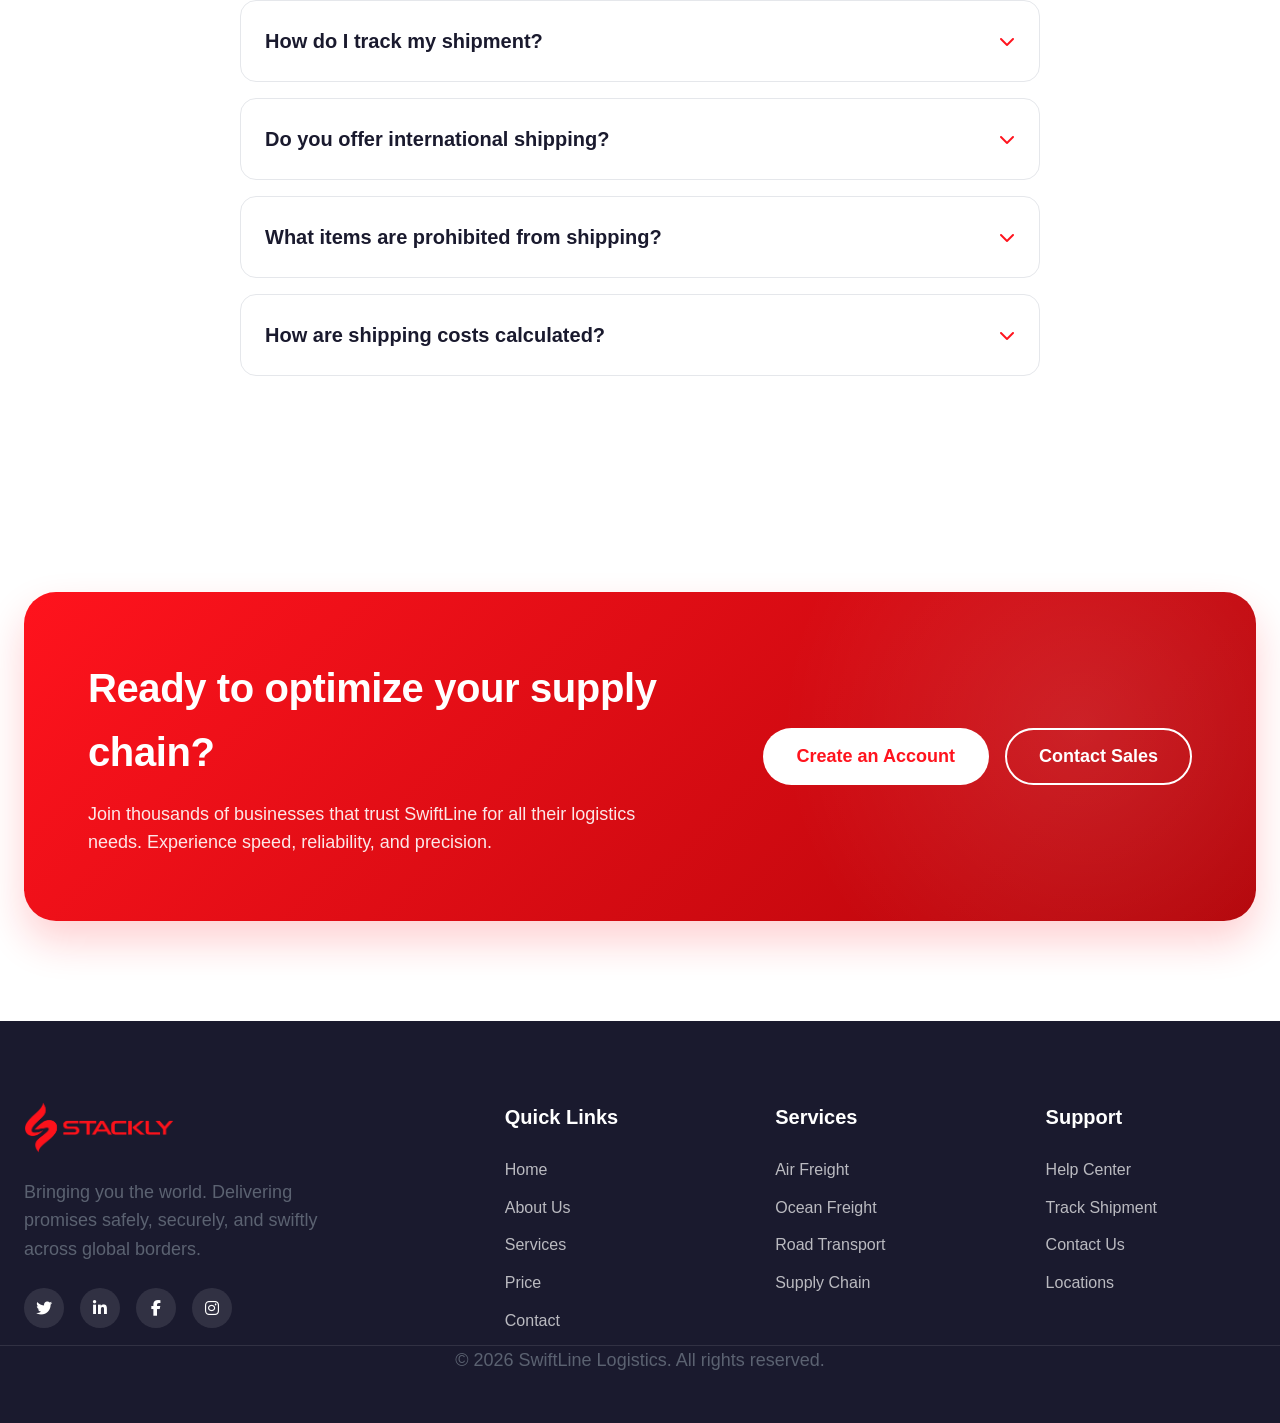
==== commit 6f71ae7d: "Add files via upload" ====
--- a/index.html
+++ b/index.html
@@ -608,6 +608,11 @@
         </div>
     </section>
 
+
+
+
+    
+
     <!-- FAQ Section -->
     <section class="faq section" id="faq">
         <div class="container">
--- a/style.css
+++ b/style.css
@@ -128,1046 +128,29 @@
 
 
 
-
-
-
-
-
-/* --- Hero Base Styles --- */
-.hero {
-    position: relative;
-    min-height: 100vh;
-    display: flex;
-    align-items: center;
-    padding: 120px 0 80px;
-    overflow: hidden;
-}
-
-.hero-wrapper {
-    display: grid;
-    grid-template-columns: 1.2fr 0.8fr;
-    gap: 60px;
-    align-items: center;
-    position: relative;
-    z-index: 5;
-}
-
-.badge{
-    color: var(--bg-surface);
-    background-color: var(--primary-color);
-    padding: 10px 20px;
-    border-radius: 30px;
-    margin-bottom: 10px;
-}
-
-.mesh-gradient {
-    position: absolute;
-    width: 100%;
-    height: 100%;
-    filter: blur(100px);
-    opacity: 0.5;
-}
-
-
-.hero-overlay {
-    position: absolute;
-    inset: 0;
-    background: linear-gradient(105deg,
-            rgba(26, 26, 46, 0.9) 0%,
-            rgba(26, 26, 46, 0.4) 100%);
-}
-
-/* --- Typography & Elements --- */
-.hero-content h1 {
-    color: var(--white);
-    font-size: clamp(2.5rem, 5vw, 4.5rem);
-    margin-bottom: 24px;
-    line-height: 1.1;
-}
-
-.hero-content p {
-    color: rgba(255, 255, 255, 0.8);
-    max-width: 600px;
-    margin-bottom: 40px;
-}
-
-/* Glassmorphism Card Style */
-.glass-card {
-    background: rgba(255, 255, 255, 0.03);
-    backdrop-filter: blur(15px);
-    -webkit-backdrop-filter: blur(15px);
-    border: 1px solid rgba(255, 255, 255, 0.1);
-    border-radius: 24px;
-    transition: var(--transition);
-}
-
-/* Stats Grid */
-.hero-stats-grid {
-    display: grid;
-    grid-template-columns: repeat(2, 1fr);
-    gap: 20px;
-}
-
-.stat-card {
-    padding: 30px 20px;
-    text-align: center;
-    animation: float 6s ease-in-out infinite;
-}
-
-.stat-card:nth-child(even) {
-    animation-delay: 2s;
-}
-
-.stat-card h2 {
-    color: var(--white);
-    font-size: 2.5rem;
-    margin: 10px 0 5px;
-}
-
-.stat-card p {
-    color: var(--bg-surface);
-    margin: 0;
-    font-size: 0.9rem;
-}
-
-.accent-card {
-    background: var(--primary-color);
-    border-color: var(--primary-color);
-}
-
-.accent-card .stat-icon,
-.accent-card p {
-    color: var(--white);
-}
-
-
-/* --- Hero Video Background --- */
-.hero-bg {
-    position: absolute;
-    inset: 0;
-    z-index: 1;
-    /* Stay behind content */
-    overflow: hidden;
-    background-color: var(--text-dark);
-    /* Fallback color */
-}
-
-.hero-video {
-    width: 100%;
-    height: 100%;
-    object-fit: cover;
-    /* Ensures video fills the area without stretching */
-    position: absolute;
-    top: 50%;
-    left: 50%;
-    transform: translate(-50%, -50%);
-}
-
-.hero-overlay {
-    position: absolute;
-    inset: 0;
-    z-index: 2;
-    /* Sits between video and text */
-    background: linear-gradient(105deg,
-            rgba(26, 26, 46, 0.9) 0%,
-            rgba(26, 26, 46, 0.6) 50%,
-            rgba(26, 26, 46, 0.3) 100%);
-}
-
-.hero-wrapper {
-    position: relative;
-    z-index: 10;
-    /* Ensure content stays on top of overlay */
-}
-
-/* --- Animations --- */
-@keyframes moveMesh {
-    0% {
-        transform: translate(0, 0) scale(1);
-    }
-
-    100% {
-        transform: translate(100px, 50px) scale(1.2);
-    }
-}
-
-@keyframes float {
-
-    0%,
-    100% {
-        transform: translateY(0);
-    }
-
-    50% {
-        transform: translateY(-15px);
-    }
-}
-
-/* --- Mobile Queries --- */
-@media (max-width: 1024px) {
-    .hero-wrapper {
+/* --- 768px Media Query Optimization --- */
+@media (max-width: 768px) {
+    .testimonial-swap {
+        padding: 80px 0;
+    }
+
+    .swap-wrapper {
         grid-template-columns: 1fr;
-        text-align: center;
-    }
-
-    .hero-content p,
-    .tracking-container {
-        margin: 0 auto 40px;
-    }
-
-    .hero-actions {
-        justify-content: center;
-    }
-
-    .hero-stats-grid {
-        max-width: 600px;
-        margin: 0 auto;
-    }
-}
-
-@media (max-width: 600px) {
-    .hero-stats-grid {
-        grid-template-columns: 1fr;
-    }
-
-    .tracking-input-group {
-        flex-direction: column;
-        background: transparent;
-        gap: 10px;
-    }
-
-    .tracking-input-group input {
-        background: #fff;
-        border-radius: 12px;
-    }
-
-    .track-submit {
-        width: 100%;
-        border-radius: 12px !important;
-    }
-}
-
-
-
-
-
-
-/* --- Partners Section Styles --- */
-.partners-section {
-    padding: 80px 0;
-    background: var(--white);
-    border-bottom: 1px solid var(--border-color);
-    overflow: hidden;
-}
-
-/* Reusable Premium Section Header */
-.section-header {
-    text-align: center;
-    max-width: 800px;
-    margin: 0 auto 50px;
-}
-
-.subtitle-wrapper {
-    display: flex;
-    align-items: center;
-    justify-content: center;
-    gap: 12px;
-    margin-bottom: 15px;
-}
-
-.section-header .line {
-    width: 30px;
-    height: 2px;
-    background: var(--primary-color);
-    border-radius: 2px;
-}
-
-.section-header .subtitle {
-    color: var(--primary-color);
-    font-size: 0.8rem;
-    font-weight: 800;
-    text-transform: uppercase;
-    letter-spacing: 0.25em;
-}
-
-.section-header h2 {
-    font-size: clamp(1.8rem, 4vw, 2.8rem);
-    font-weight: 800;
-    color: var(--text-dark);
-    letter-spacing: -0.03em;
-    margin-bottom: 15px;
-}
-
-/* Marquee Logic */
-.marquee-wrapper {
-    position: relative;
-    width: 100%;
-    /* The "Premium Fade" Mask */
-    mask-image: linear-gradient(to right, transparent, black 15%, black 85%, transparent);
-    -webkit-mask-image: linear-gradient(to right, transparent, black 15%, black 85%, transparent);
-}
-
-.marquee-content {
-    display: flex;
-    gap: 80px;
-    width: max-content;
-    animation: scrollLogos 30s linear infinite;
-}
-
-.partner-item {
-    display: flex;
-    align-items: center;
-    gap: 12px;
-    filter: grayscale(1);
-    opacity: 0.3;
-    transition: var(--transition);
-    cursor: pointer;
-}
-
-.partner-item i {
-    font-size: 2rem;
-    color: var(--text-dark);
-}
-
-.partner-item span {
-    font-size: 1.1rem;
-    font-weight: 800;
-    color: var(--text-dark);
-}
-
-/* Hover Interaction */
-.partner-item:hover {
-    filter: grayscale(0);
-    opacity: 1;
-}
-
-.partner-item:hover i,
-.partner-item:hover span {
-    color: var(--primary-color);
-}
-
-/* --- Keyframes --- */
-@keyframes scrollLogos {
-    0% {
-        transform: translateX(0);
-    }
-
-    100% {
-        transform: translateX(-50%);
-    }
-}
-
-/* --- 768px Media Query --- */
-@media (max-width: 768px) {
-    .partners-section {
-        padding: 50px 0;
-    }
-
-    .section-header {
-        text-align: left;
-        margin-bottom: 35px;
-    }
-
-    .subtitle-wrapper {
-        justify-content: flex-start;
-    }
-
-    .section-header h2 {
-        font-size: 1.8rem;
-    }
-
-    .marquee-content {
-        gap: 40px;
-        animation-duration: 20s;
-    }
-
-    .partner-item i {
-        font-size: 1.5rem;
-    }
-
-    .partner-item span {
-        font-size: 0.9rem;
-    }
-}
-
-
-
-
-
-
-/* --- Strategy Pillars --- */
-.pillars-wrapper {
-    display: flex;
-    gap: 20px;
-    height: 500px;
-    margin-top: 50px;
-}
-
-.pillar-item {
-    position: relative;
-    flex: 1;
-    /* All start equal */
-    border-radius: 30px;
-    overflow: hidden;
-    transition: all 0.7s cubic-bezier(0.4, 0, 0.2, 1);
-    cursor: pointer;
-    background: var(--text-dark);
-}
-
-/* Expansion Logic */
-.pillar-item:hover,
-.pillar-item.active {
-    flex: 2.5;
-    /* Becomes much wider on hover */
-}
-
-/* Background Image & Overlay */
-.pillar-img {
-    position: absolute;
-    inset: 0;
-    width: 100%;
-    height: 100%;
-    object-fit: cover;
-    opacity: 0.4;
-    transition: var(--transition);
-}
-
-.pillar-item:hover .pillar-img {
-    transform: scale(1.1);
-    opacity: 0.6;
-}
-
-.pillar-bg-overlay {
-    position: absolute;
-    inset: 0;
-    background: linear-gradient(to top, rgba(26, 26, 46, 0.95), transparent);
-    z-index: 2;
-}
-
-/* Content Layout */
-.pillar-content {
-    position: relative;
-    z-index: 5;
-    height: 100%;
-    padding: 40px;
-    display: flex;
-    flex-direction: column;
-    justify-content: flex-end;
-    color: var(--white);
-}
-
-.pillar-icon {
-    width: 60px;
-    height: 60px;
-    background: var(--primary-color);
-    border-radius: 15px;
-    display: flex;
-    align-items: center;
-    justify-content: center;
-    font-size: 1.5rem;
-    margin-bottom: 20px;
-    transition: var(--transition);
-}
-
-.pillar-num {
-    font-weight: 800;
-    opacity: 0.5;
-    margin-bottom: 10px;
-    display: block;
-}
-
-.pillar-text h3 {
-    font-size: 1.8rem;
-    margin-bottom: 15px;
-    white-space: nowrap;
-    /* Prevents text wrap when small */
-}
-
-.pillar-text p,
-.pillar-list {
-    opacity: 0;
-    max-height: 0;
-    transition: all 0.5s ease;
-    overflow: hidden;
-    color: var(--text-light);
-}
-
-/* Reveal Text on Hover/Active */
-.pillar-item:hover .pillar-text p,
-.pillar-item.active .pillar-text p,
-.pillar-item:hover .pillar-list,
-.pillar-item.active .pillar-list {
-    opacity: 1;
-    max-height: 200px;
-    margin-top: 10px;
-}
-
-.pillar-list {
-    list-style: none;
-    display: flex;
-    gap: 15px;
-    margin-top: 20px;
-}
-
-.pillar-list li {
-    font-size: 0.85rem;
-    font-weight: 700;
-    display: flex;
-    align-items: center;
-    gap: 5px;
-    color: var(--bg-surface);
-}
-
-/* --- Responsive 768px --- */
-@media (max-width: 768px) {
-    .pillars-wrapper {
-        flex-direction: column;
-        height: auto;
-    }
-
-    .pillar-item {
-        flex: none !important;
-        height: 200px;
-    }
-
-    .pillar-item:hover,
-    .pillar-item.active {
+    }
+
+    .swap-image-container {
+        min-height: 350px;
         height: 350px;
     }
 
-    .pillar-text h3 {
-        font-size: 1.5rem;
-    }
-}
-
-
-
-
-
-
-
-
-/* --- Interactive Service Reveal Styles --- */
-.reveal-list {
-    margin-top: 40px;
-    border-top: 1px solid var(--border-color);
-}
-
-.reveal-item {
-    border-bottom: 1px solid var(--border-color);
-    transition: var(--transition);
-    overflow: hidden;
-}
-
-/* Header Section */
-.reveal-header {
-    display: flex;
-    justify-content: space-between;
-    align-items: center;
-    padding: 35px 0;
-    cursor: pointer;
-    transition: var(--transition);
-}
-
-.reveal-left-content {
-    display: flex;
-    align-items: center;
-    gap: 40px;
-}
-
-.service-num {
-    font-size: 1rem;
-    font-weight: 800;
-    color: var(--primary-color);
-    opacity: 0.4;
-}
-
-.reveal-header h3 {
-    font-size: 1.8rem;
-    font-weight: 700;
-    color: var(--text-dark);
-    transition: var(--transition);
-}
-
-.reveal-icon {
-    font-size: 1.2rem;
-    transition: transform 0.4s ease;
-}
-
-/* Body Section (Hidden by default) */
-.reveal-body {
-    max-height: 0;
-    display: grid;
-    grid-template-columns: 1.2fr 0.8fr;
-    gap: 40px;
-    transition: max-height 0.6s cubic-bezier(0.4, 0, 0.2, 1);
-    opacity: 0;
-}
-
-/* Hover/Active States */
-.reveal-item:hover {
-    background-color: var(--bg-gray);
-    padding-left: 20px;
-    padding-right: 20px;
-}
-
-.reveal-item:hover .reveal-body {
-    max-height: 400px;
-    opacity: 1;
-    padding-bottom: 50px;
-}
-
-.reveal-item:hover .reveal-header h3 {
-    color: var(--primary-color);
-}
-
-.reveal-item:hover .reveal-icon {
-    transform: rotate(45deg);
-    /* Turns plus into an 'X' */
-    color: var(--primary-color);
-}
-
-/* Inner Content Styling */
-.reveal-inner-content p {
-    font-size: 1.1rem;
-    line-height: 1.8;
-    color: var(--text-light);
-    margin-bottom: 25px;
-}
-
-.service-features {
-    display: flex;
-    gap: 20px;
-    flex-wrap: wrap;
-}
-
-.service-features span {
-    background: var(--white);
-    padding: 8px 16px;
-    border-radius: 50px;
-    font-size: 0.85rem;
-    font-weight: 700;
-    border: 1px solid var(--border-color);
-    display: flex;
-    align-items: center;
-    gap: 8px;
-    color: var(--bg-surface);
-    background-color: var(--primary-color);
-}
-
-/* Preview Image */
-.reveal-image {
-    height: 220px;
-    border-radius: 20px;
-    overflow: hidden;
-    box-shadow: var(--shadow-md);
-}
-
-.reveal-image img {
-    width: 100%;
-    height: 100%;
-    object-fit: cover;
-}
-
-/* --- Responsive --- */
-@media (max-width: 992px) {
-    .reveal-body {
-        grid-template-columns: 1fr;
-        gap: 20px;
-    }
-
-    .reveal-image {
-        display: none;
-        /* Hide images on mobile for cleaner look */
-    }
-
-    .reveal-left-content {
-        gap: 20px;
-    }
-}
-
-
-
-
-
-
-
-
-
-
-/* --- Impact Section Core --- */
-.impact {
-    position: relative;
-    padding: 140px 0;
-    overflow: hidden;
-}
-
-.impact-bg-wrapper {
-    position: absolute;
-    inset: 0;
-    z-index: 1;
-}
-
-.impact-img {
-    width: 100%;
-    height: 100%;
-    object-fit: cover;
-    /* Optional: background-attachment: fixed; for a parallax feel */
-}
-
-.impact-overlay {
-    position: absolute;
-    inset: 0;
-    /* A deep navy overlay that fades into a darker center */
-    background: radial-gradient(circle, rgba(26, 26, 46, 0.6) 0%, rgba(26, 26, 46, 0.7) 100%);
-    z-index: 2;
-}
-
-.impact-relative {
-    position: relative;
-    z-index: 5;
-    text-align: center;
-}
-
-.impact-relative .reveal-up h2{
-    color: var(--bg-surface);
-}
-
-.impact-relative .reveal-up p{
-    color: var(--bg-surface);
-}
-
-/* Text Styles */
-.text-white {
-    color: var(--white);
-}
-
-.white-sub {
-    color: var(--primary-color) !important;
-    border-bottom: 1px solid rgba(255, 255, 255, 0.2);
-}
-
-.impact-desc {
-    color: rgba(255, 255, 255, 0.7);
-    max-width: 600px;
-    margin: 0 auto;
-}
-
-/* Glassmorphism Impact Cards */
-.impact-grid {
-    display: grid;
-    grid-template-columns: repeat(auto-fit, minmax(220px, 1fr));
-    gap: 30px;
-    margin-top: 80px;
-}
-
-.impact-card {
-    background: rgba(255, 255, 255, 0.03);
-    backdrop-filter: blur(12px);
-    border: 1px solid rgba(255, 255, 255, 0.1);
-    padding: 50px 20px;
-    border-radius: 30px;
-    transition: var(--transition);
-}
-
-.impact-card:hover {
-    background: rgba(255, 255, 255, 0.08);
-    transform: translateY(-10px);
-    border-color: var(--primary-color);
-}
-
-.impact-card i {
-    font-size: 2.5rem;
-    color: var(--primary-color);
-    margin-bottom: 20px;
-}
-
-.stat-number {
-    font-size: 3.5rem;
-    font-weight: 800;
-    color: var(--white);
-    line-height: 1;
-    margin-bottom: 10px;
-}
-
-.plus {
-    font-size: 1.5rem;
-    color: var(--primary-color);
-    margin-left: 5px;
-}
-
-.impact-card p {
-    font-size: 0.85rem;
-    text-transform: uppercase;
-    letter-spacing: 0.15em;
-    color: rgba(255, 255, 255, 0.5);
-    margin: 0;
-}
-
-/* Responsive Fixes */
-@media (max-width: 768px) {
-    .impact-grid {
-        grid-template-columns: 1fr 1fr;
-    }
-
-    .stat-number {
-        font-size: 2.5rem;
-    }
-}
-
-
-
-
-
-
-
-
-
-/* --- Global Network Styles --- */
-.network-wrapper {
-    display: grid;
-    grid-template-columns: 1.1fr 0.9fr;
-    gap: 80px;
-    align-items: center;
-}
-
-/* Map Visual Styling */
-.network-visual {
-    position: relative;
-    border-radius: 40px;
-    overflow: hidden;
-    box-shadow: var(--shadow-lg);
-    background: var(--text-dark);
-}
-
-.map-container {
-    position: relative;
-    width: 100%;
-    padding-top: 65%;
-    /* Aspect Ratio */
-}
-
-.map-base {
-    position: absolute;
-    top: 0;
-    left: 0;
-    width: 100%;
-    height: 100%;
-    object-fit: cover;
-    opacity: 0.3;
-    filter: grayscale(1) contrast(1.2);
-}
-
-.map-overlay-glass {
-    position: absolute;
-    inset: 0;
-    background: radial-gradient(circle at center, transparent, rgba(26, 26, 46, 0.4));
-}
-
-/* Pulse Animation Logic */
-.pulse-point {
-    position: absolute;
-    width: 12px;
-    height: 12px;
-    background: var(--primary-color);
-    border-radius: 50%;
-    z-index: 5;
-    cursor: pointer;
-}
-
-.pulse-point::after {
-    content: '';
-    position: absolute;
-    top: 50%;
-    left: 50%;
-    transform: translate(-50%, -50%);
-    width: 100%;
-    height: 100%;
-    background: var(--primary-color);
-    border-radius: 50%;
-    animation: pulseReach 2.5s infinite;
-}
-
-@keyframes pulseReach {
-    0% {
-        width: 100%;
-        height: 100%;
-        opacity: 0.8;
-    }
-
-    100% {
-        width: 450%;
-        height: 450%;
-        opacity: 0;
-    }
-}
-
-/* Benefit Items (Right Side) */
-.benefit-list {
-    margin-top: 40px;
-    display: flex;
-    flex-direction: column;
-    gap: 30px;
-}
-
-.benefit-item {
-    display: flex;
-    gap: 20px;
-    align-items: flex-start;
-}
-
-.benefit-icon {
-    width: 50px;
-    height: 50px;
-    background: var(--white);
-    border: 1px solid var(--border-color);
-    border-radius: 12px;
-    display: flex;
-    align-items: center;
-    justify-content: center;
-    color: var(--primary-color);
-    font-size: 1.2rem;
-    flex-shrink: 0;
-    transition: var(--transition);
-}
-
-.benefit-item:hover .benefit-icon {
-    background: var(--primary-color);
-    color: var(--white);
-    transform: scale(1.1);
-}
-
-.benefit-text h4 {
-    font-size: 1.15rem;
-    font-weight: 700;
-    margin-bottom: 5px;
-    color: var(--text-dark);
-}
-
-.benefit-text p {
-    font-size: 0.95rem;
-    color: var(--text-light);
-    margin: 0;
-    line-height: 1.5;
-}
-
-.mt-4{
-    margin-top: 15px;
-}
-
-/* --- Responsive --- */
-@media (max-width: 1024px) {
-    .network-wrapper {
-        grid-template-columns: 1fr;
-        gap: 60px;
-    }
-
-    .network-info {
-        text-align: center;
-    }
-
-    .benefit-item {
-        text-align: left;
-    }
-}
-
-
-
-
-
-
-
-
-
-/* News Section */
-.news-grid {
-    display: grid;
-    grid-template-columns: repeat(auto-fit, minmax(300px, 1fr));
-    gap: 32px;
-}
-
-.news-card {
-    background: var(--bg-gray);
-    border-radius: 24px;
-    overflow: hidden;
-    box-shadow: var(--shadow-sm);
-    transition: var(--transition);
-    border: 1px solid var(--border-color);
-}
-
-.news-card:hover {
-    box-shadow: var(--shadow-lg);
-    transform: translateY(-5px);
-    background: var(--white);
-}
-
-.news-img {
-    position: relative;
-    height: 220px;
-    overflow: hidden;
-}
-
-.news-img img {
-    width: 100%;
-    height: 100%;
-    object-fit: cover;
-    transition: transform 0.5s ease;
-}
-
-.news-card:hover .news-img img {
-    transform: scale(1.05);
-}
-
-.news-date {
-    position: absolute;
-    bottom: 0;
-    left: 24px;
-    background: var(--primary-color);
-    color: var(--white);
-    padding: 8px 16px;
-    border-top-left-radius: 12px;
-    border-top-right-radius: 12px;
-    font-weight: 600;
-    font-size: 0.9rem;
-}
-
-.news-content {
-    padding: 32px 24px;
-}
-
-.news-content h4 {
-    font-size: 1.25rem;
-    margin-bottom: 12px;
-    line-height: 1.4;
-}
-
-.news-content h4 a {
-    color: var(--text-dark);
-}
-
-.news-content h4 a:hover {
-    color: var(--primary-color);
-}
-
-.news-content p {
-    font-size: 0.95rem;
-    margin-bottom: 24px;
-    line-height: 1.6;
-}
-
-.read-more {
-    font-weight: 600;
-    color: var(--primary-color);
-    display: inline-flex;
-    align-items: center;
-    gap: 8px;
-}
-
-.read-more:hover {
-    color: var(--primary-hover);
-    gap: 12px;
-}
-
+    .swap-content-container {
+        padding: 40px;
+    }
+
+    .main-quote {
+        font-size: 1.4rem;
+    }
+}
 
 
 /* Responsive */
@@ -1307,32 +290,943 @@
 
 
 
-
-
-
-
-
-
-
-
-
-
-
-
-
-
-
-
-
-
-
-
-
-
-
-
-
-
+/* --- Hero Base Styles --- */
+.hero {
+    position: relative;
+    min-height: 100vh;
+    display: flex;
+    align-items: center;
+    padding: 120px 0 80px;
+    overflow: hidden;
+}
+
+.hero-wrapper {
+    display: grid;
+    grid-template-columns: 1.2fr 0.8fr;
+    gap: 60px;
+    align-items: center;
+    position: relative;
+    z-index: 5;
+}
+
+.badge{
+    color: var(--bg-surface);
+    background-color: var(--primary-color);
+    padding: 10px 20px;
+    border-radius: 30px;
+    margin-bottom: 10px;
+}
+
+.mesh-gradient {
+    position: absolute;
+    width: 100%;
+    height: 100%;
+    filter: blur(100px);
+    opacity: 0.5;
+}
+
+
+.hero-overlay {
+    position: absolute;
+    inset: 0;
+    background: linear-gradient(105deg,
+            rgba(26, 26, 46, 0.9) 0%,
+            rgba(26, 26, 46, 0.4) 100%);
+}
+
+/* --- Typography & Elements --- */
+.hero-content h1 {
+    color: var(--white);
+    font-size: clamp(2.5rem, 5vw, 4.5rem);
+    margin-bottom: 24px;
+    line-height: 1.1;
+}
+
+.hero-content p {
+    color: rgba(255, 255, 255, 0.8);
+    max-width: 600px;
+    margin-bottom: 40px;
+}
+
+/* Glassmorphism Card Style */
+.glass-card {
+    background: rgba(255, 255, 255, 0.03);
+    backdrop-filter: blur(15px);
+    -webkit-backdrop-filter: blur(15px);
+    border: 1px solid rgba(255, 255, 255, 0.1);
+    border-radius: 24px;
+    transition: var(--transition);
+}
+
+/* Stats Grid */
+.hero-stats-grid {
+    display: grid;
+    grid-template-columns: repeat(2, 1fr);
+    gap: 20px;
+}
+
+.stat-card {
+    padding: 30px 20px;
+    text-align: center;
+    animation: float 6s ease-in-out infinite;
+}
+
+.stat-card:nth-child(even) {
+    animation-delay: 2s;
+}
+
+.stat-card h2 {
+    color: var(--white);
+    font-size: 2.5rem;
+    margin: 10px 0 5px;
+}
+
+.stat-card p {
+    color: var(--bg-surface);
+    margin: 0;
+    font-size: 0.9rem;
+}
+
+.accent-card {
+    background: var(--primary-color);
+    border-color: var(--primary-color);
+}
+
+.accent-card .stat-icon,
+.accent-card p {
+    color: var(--white);
+}
+
+
+/* --- Hero Video Background --- */
+.hero-bg {
+    position: absolute;
+    inset: 0;
+    z-index: 1;
+    /* Stay behind content */
+    overflow: hidden;
+    background-color: var(--text-dark);
+    /* Fallback color */
+}
+
+.hero-video {
+    width: 100%;
+    height: 100%;
+    object-fit: cover;
+    /* Ensures video fills the area without stretching */
+    position: absolute;
+    top: 50%;
+    left: 50%;
+    transform: translate(-50%, -50%);
+}
+
+.hero-overlay {
+    position: absolute;
+    inset: 0;
+    z-index: 2;
+    /* Sits between video and text */
+    background: linear-gradient(105deg,
+            rgba(26, 26, 46, 0.9) 0%,
+            rgba(26, 26, 46, 0.6) 50%,
+            rgba(26, 26, 46, 0.3) 100%);
+}
+
+.hero-wrapper {
+    position: relative;
+    z-index: 10;
+    /* Ensure content stays on top of overlay */
+}
+
+/* --- Animations --- */
+@keyframes moveMesh {
+    0% {
+        transform: translate(0, 0) scale(1);
+    }
+
+    100% {
+        transform: translate(100px, 50px) scale(1.2);
+    }
+}
+
+@keyframes float {
+
+    0%,
+    100% {
+        transform: translateY(0);
+    }
+
+    50% {
+        transform: translateY(-15px);
+    }
+}
+
+/* --- Mobile Queries --- */
+@media (max-width: 1024px) {
+    .hero-wrapper {
+        grid-template-columns: 1fr;
+        text-align: center;
+    }
+
+    .hero-content p,
+    .tracking-container {
+        margin: 0 auto 40px;
+    }
+
+    .hero-actions {
+        justify-content: center;
+    }
+
+    .hero-stats-grid {
+        max-width: 600px;
+        margin: 0 auto;
+    }
+}
+
+@media (max-width: 600px) {
+    .hero-stats-grid {
+        grid-template-columns: 1fr;
+    }
+
+    .tracking-input-group {
+        flex-direction: column;
+        background: transparent;
+        gap: 10px;
+    }
+
+    .tracking-input-group input {
+        background: #fff;
+        border-radius: 12px;
+    }
+
+    .track-submit {
+        width: 100%;
+        border-radius: 12px !important;
+    }
+}
+
+
+
+
+
+
+/* --- Partners Section Styles --- */
+.partners-section {
+    padding: 80px 0;
+    background: var(--white);
+    border-bottom: 1px solid var(--border-color);
+    overflow: hidden;
+}
+
+/* Reusable Premium Section Header */
+.section-header {
+    text-align: center;
+    max-width: 800px;
+    margin: 0 auto 50px;
+}
+
+.subtitle-wrapper {
+    display: flex;
+    align-items: center;
+    justify-content: center;
+    gap: 12px;
+    margin-bottom: 15px;
+}
+
+.section-header .line {
+    width: 30px;
+    height: 2px;
+    background: var(--primary-color);
+    border-radius: 2px;
+}
+
+.section-header .subtitle {
+    color: var(--primary-color);
+    font-size: 0.8rem;
+    font-weight: 800;
+    text-transform: uppercase;
+    letter-spacing: 0.25em;
+}
+
+.section-header h2 {
+    font-size: clamp(1.8rem, 4vw, 2.8rem);
+    font-weight: 800;
+    color: var(--text-dark);
+    letter-spacing: -0.03em;
+    margin-bottom: 15px;
+}
+
+/* Marquee Logic */
+.marquee-wrapper {
+    position: relative;
+    width: 100%;
+    /* The "Premium Fade" Mask */
+    mask-image: linear-gradient(to right, transparent, black 15%, black 85%, transparent);
+    -webkit-mask-image: linear-gradient(to right, transparent, black 15%, black 85%, transparent);
+}
+
+.marquee-content {
+    display: flex;
+    gap: 80px;
+    width: max-content;
+    animation: scrollLogos 30s linear infinite;
+}
+
+.partner-item {
+    display: flex;
+    align-items: center;
+    gap: 12px;
+    filter: grayscale(1);
+    opacity: 0.3;
+    transition: var(--transition);
+    cursor: pointer;
+}
+
+.partner-item i {
+    font-size: 2rem;
+    color: var(--text-dark);
+}
+
+.partner-item span {
+    font-size: 1.1rem;
+    font-weight: 800;
+    color: var(--text-dark);
+}
+
+/* Hover Interaction */
+.partner-item:hover {
+    filter: grayscale(0);
+    opacity: 1;
+}
+
+.partner-item:hover i,
+.partner-item:hover span {
+    color: var(--primary-color);
+}
+
+/* --- Keyframes --- */
+@keyframes scrollLogos {
+    0% {
+        transform: translateX(0);
+    }
+
+    100% {
+        transform: translateX(-50%);
+    }
+}
+
+/* --- 768px Media Query --- */
+@media (max-width: 768px) {
+    .partners-section {
+        padding: 50px 0;
+    }
+
+    .section-header {
+        text-align: left;
+        margin-bottom: 35px;
+    }
+
+    .subtitle-wrapper {
+        justify-content: flex-start;
+    }
+
+    .section-header h2 {
+        font-size: 1.8rem;
+    }
+
+    .marquee-content {
+        gap: 40px;
+        animation-duration: 20s;
+    }
+
+    .partner-item i {
+        font-size: 1.5rem;
+    }
+
+    .partner-item span {
+        font-size: 0.9rem;
+    }
+}
+
+
+
+
+
+
+/* --- Strategy Pillars --- */
+.pillars-wrapper {
+    display: flex;
+    gap: 20px;
+    height: 500px;
+    margin-top: 50px;
+}
+
+.pillar-item {
+    position: relative;
+    flex: 1;
+    /* All start equal */
+    border-radius: 30px;
+    overflow: hidden;
+    transition: all 0.7s cubic-bezier(0.4, 0, 0.2, 1);
+    cursor: pointer;
+    background: var(--text-dark);
+}
+
+/* Expansion Logic */
+.pillar-item:hover,
+.pillar-item.active {
+    flex: 2.5;
+    /* Becomes much wider on hover */
+}
+
+/* Background Image & Overlay */
+.pillar-img {
+    position: absolute;
+    inset: 0;
+    width: 100%;
+    height: 100%;
+    object-fit: cover;
+    opacity: 0.4;
+    transition: var(--transition);
+}
+
+.pillar-item:hover .pillar-img {
+    transform: scale(1.1);
+    opacity: 0.6;
+}
+
+.pillar-bg-overlay {
+    position: absolute;
+    inset: 0;
+    background: linear-gradient(to top, rgba(26, 26, 46, 0.95), transparent);
+    z-index: 2;
+}
+
+/* Content Layout */
+.pillar-content {
+    position: relative;
+    z-index: 5;
+    height: 100%;
+    padding: 40px;
+    display: flex;
+    flex-direction: column;
+    justify-content: flex-end;
+    color: var(--white);
+}
+
+.pillar-icon {
+    width: 60px;
+    height: 60px;
+    background: var(--primary-color);
+    border-radius: 15px;
+    display: flex;
+    align-items: center;
+    justify-content: center;
+    font-size: 1.5rem;
+    margin-bottom: 20px;
+    transition: var(--transition);
+}
+
+.pillar-num {
+    font-weight: 800;
+    opacity: 0.5;
+    margin-bottom: 10px;
+    display: block;
+}
+
+.pillar-text h3 {
+    font-size: 1.8rem;
+    margin-bottom: 15px;
+    white-space: nowrap;
+    /* Prevents text wrap when small */
+}
+
+.pillar-text p,
+.pillar-list {
+    opacity: 0;
+    max-height: 0;
+    transition: all 0.5s ease;
+    overflow: hidden;
+    color: var(--text-light);
+}
+
+/* Reveal Text on Hover/Active */
+.pillar-item:hover .pillar-text p,
+.pillar-item.active .pillar-text p,
+.pillar-item:hover .pillar-list,
+.pillar-item.active .pillar-list {
+    opacity: 1;
+    max-height: 200px;
+    margin-top: 10px;
+}
+
+.pillar-list {
+    list-style: none;
+    display: flex;
+    gap: 15px;
+    margin-top: 20px;
+}
+
+.pillar-list li {
+    font-size: 0.85rem;
+    font-weight: 700;
+    display: flex;
+    align-items: center;
+    gap: 5px;
+    color: var(--bg-surface);
+}
+
+/* --- Responsive 768px --- */
+@media (max-width: 768px) {
+    .pillars-wrapper {
+        flex-direction: column;
+        height: auto;
+    }
+
+    .pillar-item {
+        flex: none !important;
+        height: 200px;
+    }
+
+    .pillar-item:hover,
+    .pillar-item.active {
+        height: 350px;
+    }
+
+    .pillar-text h3 {
+        font-size: 1.5rem;
+    }
+}
+
+
+
+
+
+
+
+
+/* --- Interactive Service Reveal Styles --- */
+.reveal-list {
+    margin-top: 40px;
+    border-top: 1px solid var(--border-color);
+}
+
+.reveal-item {
+    border-bottom: 1px solid var(--border-color);
+    transition: var(--transition);
+    overflow: hidden;
+}
+
+/* Header Section */
+.reveal-header {
+    display: flex;
+    justify-content: space-between;
+    align-items: center;
+    padding: 35px 0;
+    cursor: pointer;
+    transition: var(--transition);
+}
+
+.reveal-left-content {
+    display: flex;
+    align-items: center;
+    gap: 40px;
+}
+
+.service-num {
+    font-size: 1rem;
+    font-weight: 800;
+    color: var(--primary-color);
+    opacity: 0.4;
+}
+
+.reveal-header h3 {
+    font-size: 1.8rem;
+    font-weight: 700;
+    color: var(--text-dark);
+    transition: var(--transition);
+}
+
+.reveal-icon {
+    font-size: 1.2rem;
+    transition: transform 0.4s ease;
+}
+
+/* Body Section (Hidden by default) */
+.reveal-body {
+    max-height: 0;
+    display: grid;
+    grid-template-columns: 1.2fr 0.8fr;
+    gap: 40px;
+    transition: max-height 0.6s cubic-bezier(0.4, 0, 0.2, 1);
+    opacity: 0;
+}
+
+/* Hover/Active States */
+.reveal-item:hover {
+    background-color: var(--bg-gray);
+    padding-left: 20px;
+    padding-right: 20px;
+}
+
+.reveal-item:hover .reveal-body {
+    max-height: 400px;
+    opacity: 1;
+    padding-bottom: 50px;
+}
+
+.reveal-item:hover .reveal-header h3 {
+    color: var(--primary-color);
+}
+
+.reveal-item:hover .reveal-icon {
+    transform: rotate(45deg);
+    /* Turns plus into an 'X' */
+    color: var(--primary-color);
+}
+
+/* Inner Content Styling */
+.reveal-inner-content p {
+    font-size: 1.1rem;
+    line-height: 1.8;
+    color: var(--text-light);
+    margin-bottom: 25px;
+}
+
+.service-features {
+    display: flex;
+    gap: 20px;
+    flex-wrap: wrap;
+}
+
+.service-features span {
+    background: var(--white);
+    padding: 8px 16px;
+    border-radius: 50px;
+    font-size: 0.85rem;
+    font-weight: 700;
+    border: 1px solid var(--border-color);
+    display: flex;
+    align-items: center;
+    gap: 8px;
+    color: var(--bg-surface);
+    background-color: var(--primary-color);
+}
+
+/* Preview Image */
+.reveal-image {
+    height: 220px;
+    border-radius: 20px;
+    overflow: hidden;
+    box-shadow: var(--shadow-md);
+}
+
+.reveal-image img {
+    width: 100%;
+    height: 100%;
+    object-fit: cover;
+}
+
+/* --- Responsive --- */
+@media (max-width: 992px) {
+    .reveal-body {
+        grid-template-columns: 1fr;
+        gap: 20px;
+    }
+
+    .reveal-image {
+        display: none;
+        /* Hide images on mobile for cleaner look */
+    }
+
+    .reveal-left-content {
+        gap: 20px;
+    }
+}
+
+
+
+
+
+
+
+
+
+
+/* --- Impact Section Core --- */
+.impact {
+    position: relative;
+    padding: 140px 0;
+    overflow: hidden;
+}
+
+.impact-bg-wrapper {
+    position: absolute;
+    inset: 0;
+    z-index: 1;
+}
+
+.impact-img {
+    width: 100%;
+    height: 100%;
+    object-fit: cover;
+    /* Optional: background-attachment: fixed; for a parallax feel */
+}
+
+.impact-overlay {
+    position: absolute;
+    inset: 0;
+    /* A deep navy overlay that fades into a darker center */
+    background: radial-gradient(circle, rgba(26, 26, 46, 0.6) 0%, rgba(26, 26, 46, 0.7) 100%);
+    z-index: 2;
+}
+
+.impact-relative {
+    position: relative;
+    z-index: 5;
+    text-align: center;
+}
+
+.impact-relative .reveal-up h2{
+    color: var(--bg-surface);
+}
+
+.impact-relative .reveal-up p{
+    color: var(--bg-surface);
+}
+
+/* Text Styles */
+.text-white {
+    color: var(--white);
+}
+
+.white-sub {
+    color: var(--primary-color) !important;
+    border-bottom: 1px solid rgba(255, 255, 255, 0.2);
+}
+
+.impact-desc {
+    color: rgba(255, 255, 255, 0.7);
+    max-width: 600px;
+    margin: 0 auto;
+}
+
+/* Glassmorphism Impact Cards */
+.impact-grid {
+    display: grid;
+    grid-template-columns: repeat(auto-fit, minmax(220px, 1fr));
+    gap: 30px;
+    margin-top: 80px;
+}
+
+.impact-card {
+    background: rgba(255, 255, 255, 0.03);
+    backdrop-filter: blur(12px);
+    border: 1px solid rgba(255, 255, 255, 0.1);
+    padding: 50px 20px;
+    border-radius: 30px;
+    transition: var(--transition);
+}
+
+.impact-card:hover {
+    background: rgba(255, 255, 255, 0.08);
+    transform: translateY(-10px);
+    border-color: var(--primary-color);
+}
+
+.impact-card i {
+    font-size: 2.5rem;
+    color: var(--primary-color);
+    margin-bottom: 20px;
+}
+
+.stat-number {
+    font-size: 3.5rem;
+    font-weight: 800;
+    color: var(--white);
+    line-height: 1;
+    margin-bottom: 10px;
+}
+
+.plus {
+    font-size: 1.5rem;
+    color: var(--primary-color);
+    margin-left: 5px;
+}
+
+.impact-card p {
+    font-size: 0.85rem;
+    text-transform: uppercase;
+    letter-spacing: 0.15em;
+    color: rgba(255, 255, 255, 0.5);
+    margin: 0;
+}
+
+/* Responsive Fixes */
+@media (max-width: 768px) {
+    .impact-grid {
+        grid-template-columns: 1fr 1fr;
+    }
+
+    .stat-number {
+        font-size: 2.5rem;
+    }
+}
+
+
+
+
+
+
+
+
+
+/* --- Global Network Styles --- */
+.network-wrapper {
+    display: grid;
+    grid-template-columns: 1.1fr 0.9fr;
+    gap: 80px;
+    align-items: center;
+}
+
+/* Map Visual Styling */
+.network-visual {
+    position: relative;
+    border-radius: 40px;
+    overflow: hidden;
+    box-shadow: var(--shadow-lg);
+    background: var(--text-dark);
+}
+
+.map-container {
+    position: relative;
+    width: 100%;
+    padding-top: 65%;
+    /* Aspect Ratio */
+}
+
+.map-base {
+    position: absolute;
+    top: 0;
+    left: 0;
+    width: 100%;
+    height: 100%;
+    object-fit: cover;
+    opacity: 0.3;
+    filter: grayscale(1) contrast(1.2);
+}
+
+.map-overlay-glass {
+    position: absolute;
+    inset: 0;
+    background: radial-gradient(circle at center, transparent, rgba(26, 26, 46, 0.4));
+}
+
+/* Pulse Animation Logic */
+.pulse-point {
+    position: absolute;
+    width: 12px;
+    height: 12px;
+    background: var(--primary-color);
+    border-radius: 50%;
+    z-index: 5;
+    cursor: pointer;
+}
+
+.pulse-point::after {
+    content: '';
+    position: absolute;
+    top: 50%;
+    left: 50%;
+    transform: translate(-50%, -50%);
+    width: 100%;
+    height: 100%;
+    background: var(--primary-color);
+    border-radius: 50%;
+    animation: pulseReach 2.5s infinite;
+}
+
+@keyframes pulseReach {
+    0% {
+        width: 100%;
+        height: 100%;
+        opacity: 0.8;
+    }
+
+    100% {
+        width: 450%;
+        height: 450%;
+        opacity: 0;
+    }
+}
+
+/* Benefit Items (Right Side) */
+.benefit-list {
+    margin-top: 40px;
+    display: flex;
+    flex-direction: column;
+    gap: 30px;
+}
+
+.benefit-item {
+    display: flex;
+    gap: 20px;
+    align-items: flex-start;
+}
+
+.benefit-icon {
+    width: 50px;
+    height: 50px;
+    background: var(--white);
+    border: 1px solid var(--border-color);
+    border-radius: 12px;
+    display: flex;
+    align-items: center;
+    justify-content: center;
+    color: var(--primary-color);
+    font-size: 1.2rem;
+    flex-shrink: 0;
+    transition: var(--transition);
+}
+
+.benefit-item:hover .benefit-icon {
+    background: var(--primary-color);
+    color: var(--white);
+    transform: scale(1.1);
+}
+
+.benefit-text h4 {
+    font-size: 1.15rem;
+    font-weight: 700;
+    margin-bottom: 5px;
+    color: var(--text-dark);
+}
+
+.benefit-text p {
+    font-size: 0.95rem;
+    color: var(--text-light);
+    margin: 0;
+    line-height: 1.5;
+}
+
+.mt-4{
+    margin-top: 15px;
+}
+
+/* --- Responsive --- */
+@media (max-width: 1024px) {
+    .network-wrapper {
+        grid-template-columns: 1fr;
+        gap: 60px;
+    }
+
+    .network-info {
+        text-align: center;
+    }
+
+    .benefit-item {
+        text-align: left;
+    }
+}
 
 
 
@@ -1452,6 +1346,10 @@
 
 
 
+
+
+
+
 /* News Section */
 .news-grid {
     display: grid;
@@ -1548,6 +1446,8 @@
 
 
 
+
+
 /* --- Testimonial Swap Styles --- */
 .testimonial-swap {
     position: relative;
@@ -1723,32 +1623,6 @@
     border-radius: 10px;
 }
 
-/* --- 768px Media Query Optimization --- */
-@media (max-width: 768px) {
-    .testimonial-swap {
-        padding: 80px 0;
-    }
-
-    .swap-wrapper {
-        grid-template-columns: 1fr;
-    }
-
-    .swap-image-container {
-        min-height: 350px;
-        height: 350px;
-    }
-
-    .swap-content-container {
-        padding: 40px;
-    }
-
-    .main-quote {
-        font-size: 1.4rem;
-    }
-}
-
-
-
 
 
 
@@ -1814,6 +1688,9 @@
 
 
 
+
+
+
 /* CTA Banner */
 .cta-banner {
     background: linear-gradient(135deg, var(--primary-color) 0%, rgb(180, 5, 10) 100%);
@@ -1871,8 +1748,6 @@
 
 
 
-
-
 /* Footer */
 .footer {
     background-color: var(--text-dark);
@@ -1947,3 +1822,62 @@
 .mobile-actions {
     display: none;
 }
+
+/* --- 768px Tablet & Mobile Optimization --- */
+@media (max-width: 768px) {
+    .footer {
+        padding: 60px 0 30px;
+        text-align: center; /* Centers text for a more intentional mobile look */
+    }
+
+    .footer-content {
+        /* Changes from 4 columns to a stacked layout with a 2-column link grid */
+        grid-template-columns: 1fr; 
+        gap: 40px;
+        margin-bottom: 40px;
+    }
+
+    .footer-brand {
+        display: flex;
+        flex-direction: column;
+        align-items: center; /* Centers logo and description */
+    }
+
+    .footer-brand p {
+        max-width: 100%; /* Allows text to use full width */
+        margin: 20px auto;
+    }
+
+    .social-links {
+        justify-content: center; /* Centers icons under the brand description */
+        margin-top: 10px;
+    }
+
+    /* Creates a clean 2x2 grid for the Link sections */
+    .footer-links-wrapper {
+        display: grid;
+        grid-template-columns: 1fr 1fr;
+        gap: 30px;
+        text-align: left; /* Keeps links easy to read on the left */
+    }
+
+    /* If you haven't wrapped your links, use this instead: */
+    .footer-content > .footer-links {
+        text-align: center;
+    }
+
+    .footer-links h4 {
+        font-size: 1.1rem;
+        margin-bottom: 15px;
+    }
+
+    .footer-links a {
+        font-size: 0.95rem;
+        margin-bottom: 10px;
+    }
+
+    .footer-bottom {
+        padding-top: 20px;
+        font-size: 0.85rem;
+    }
+}
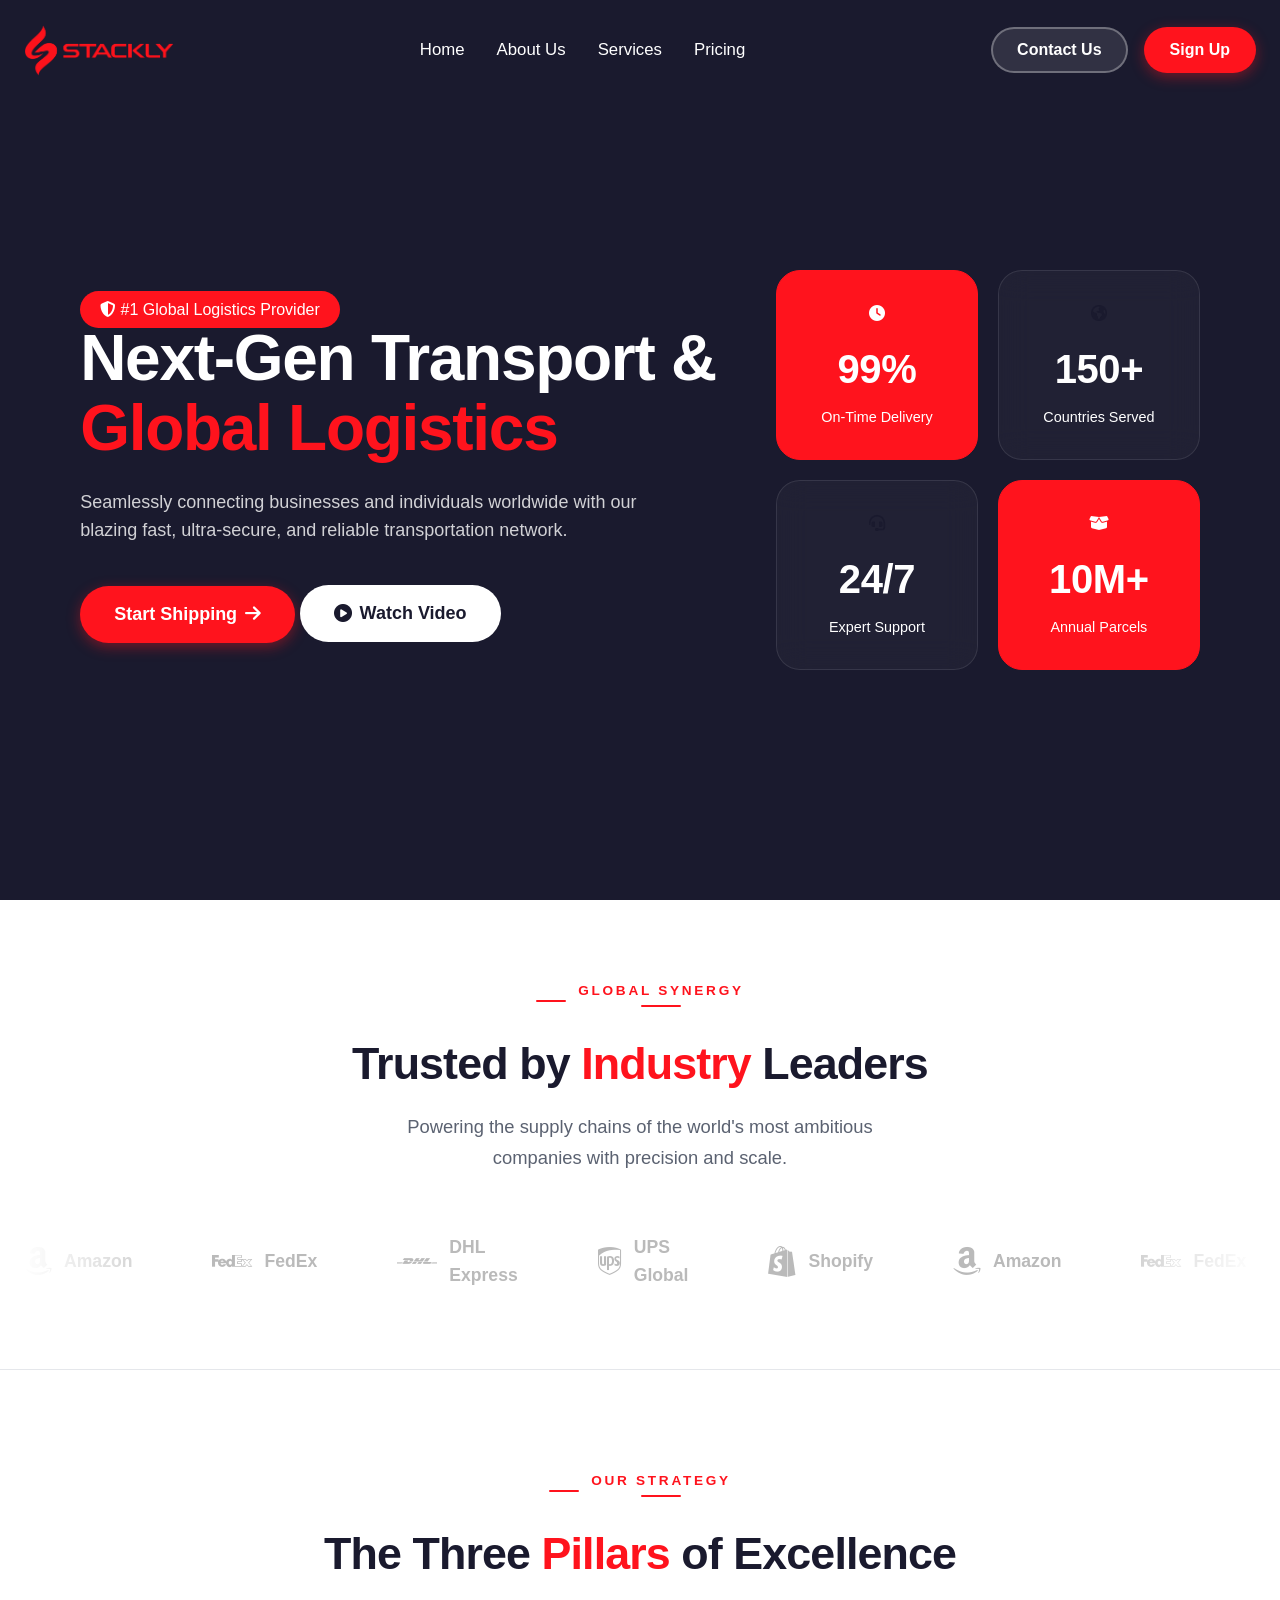
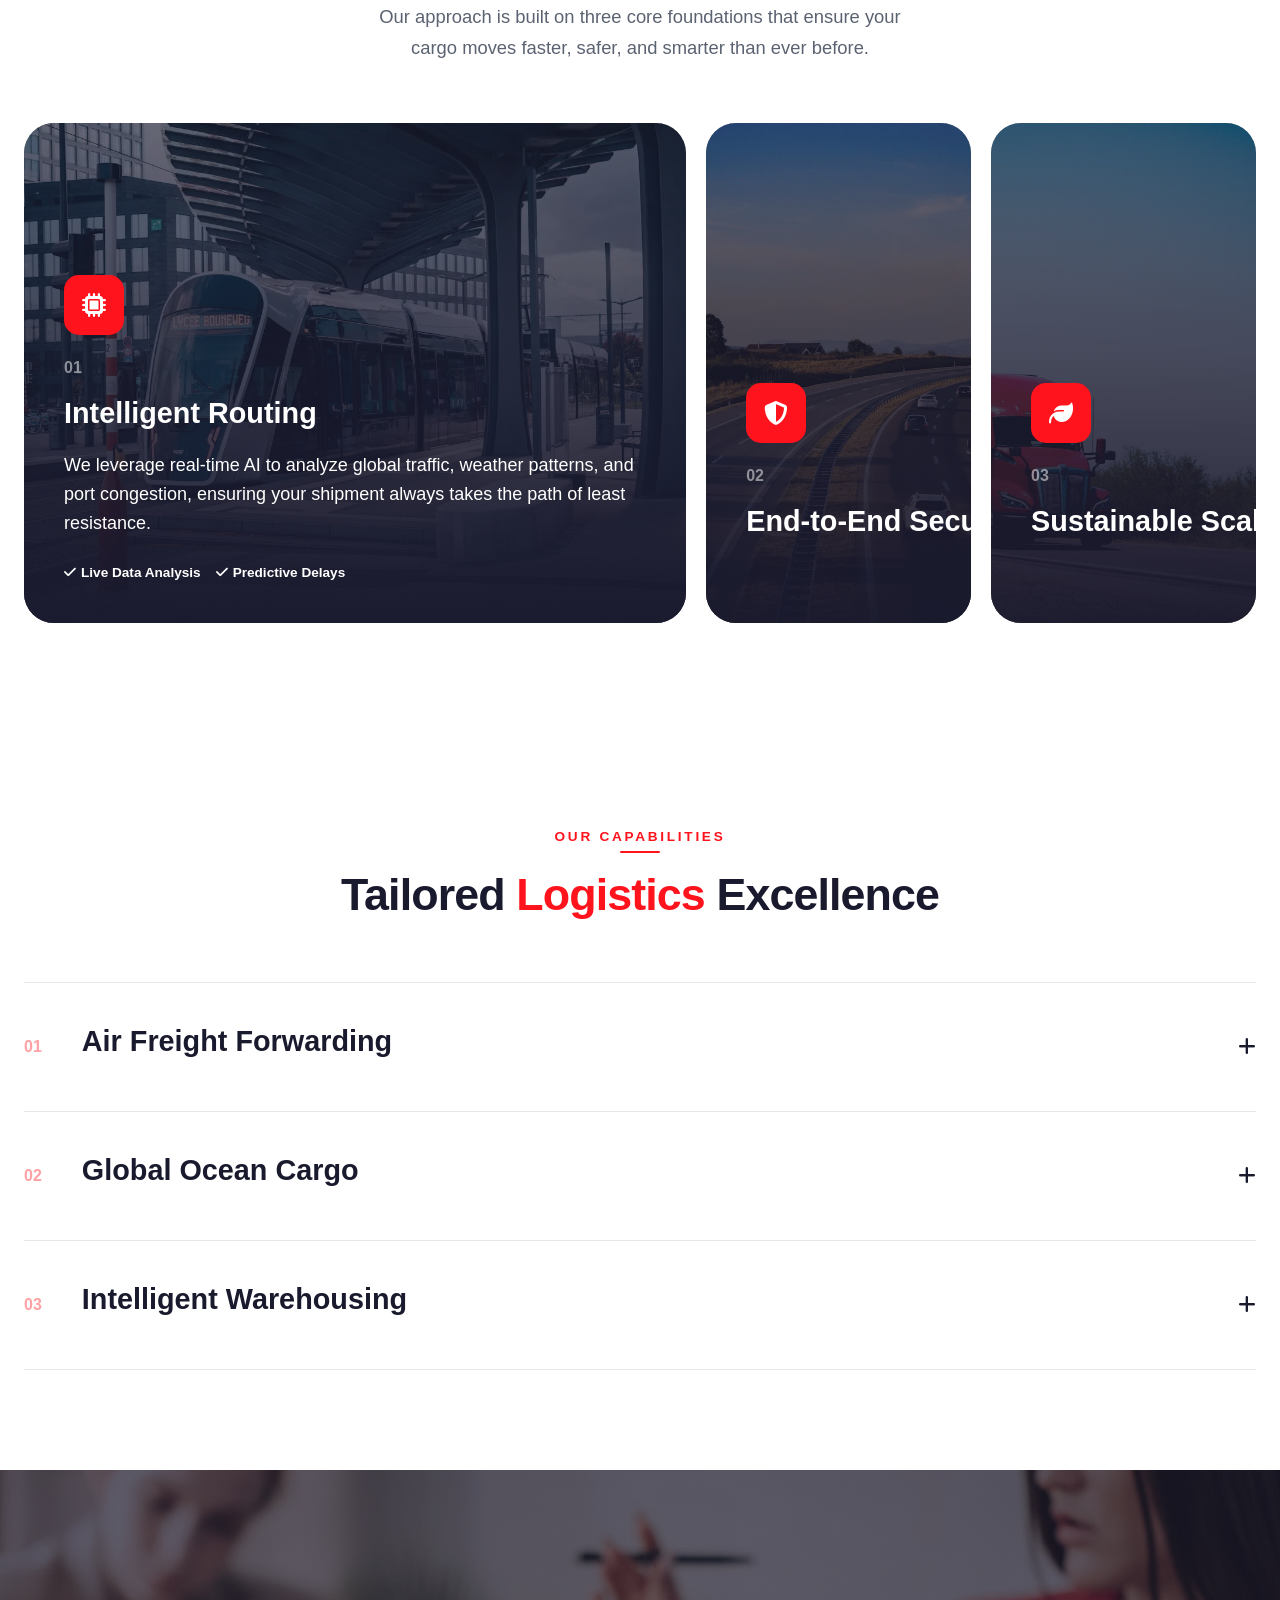
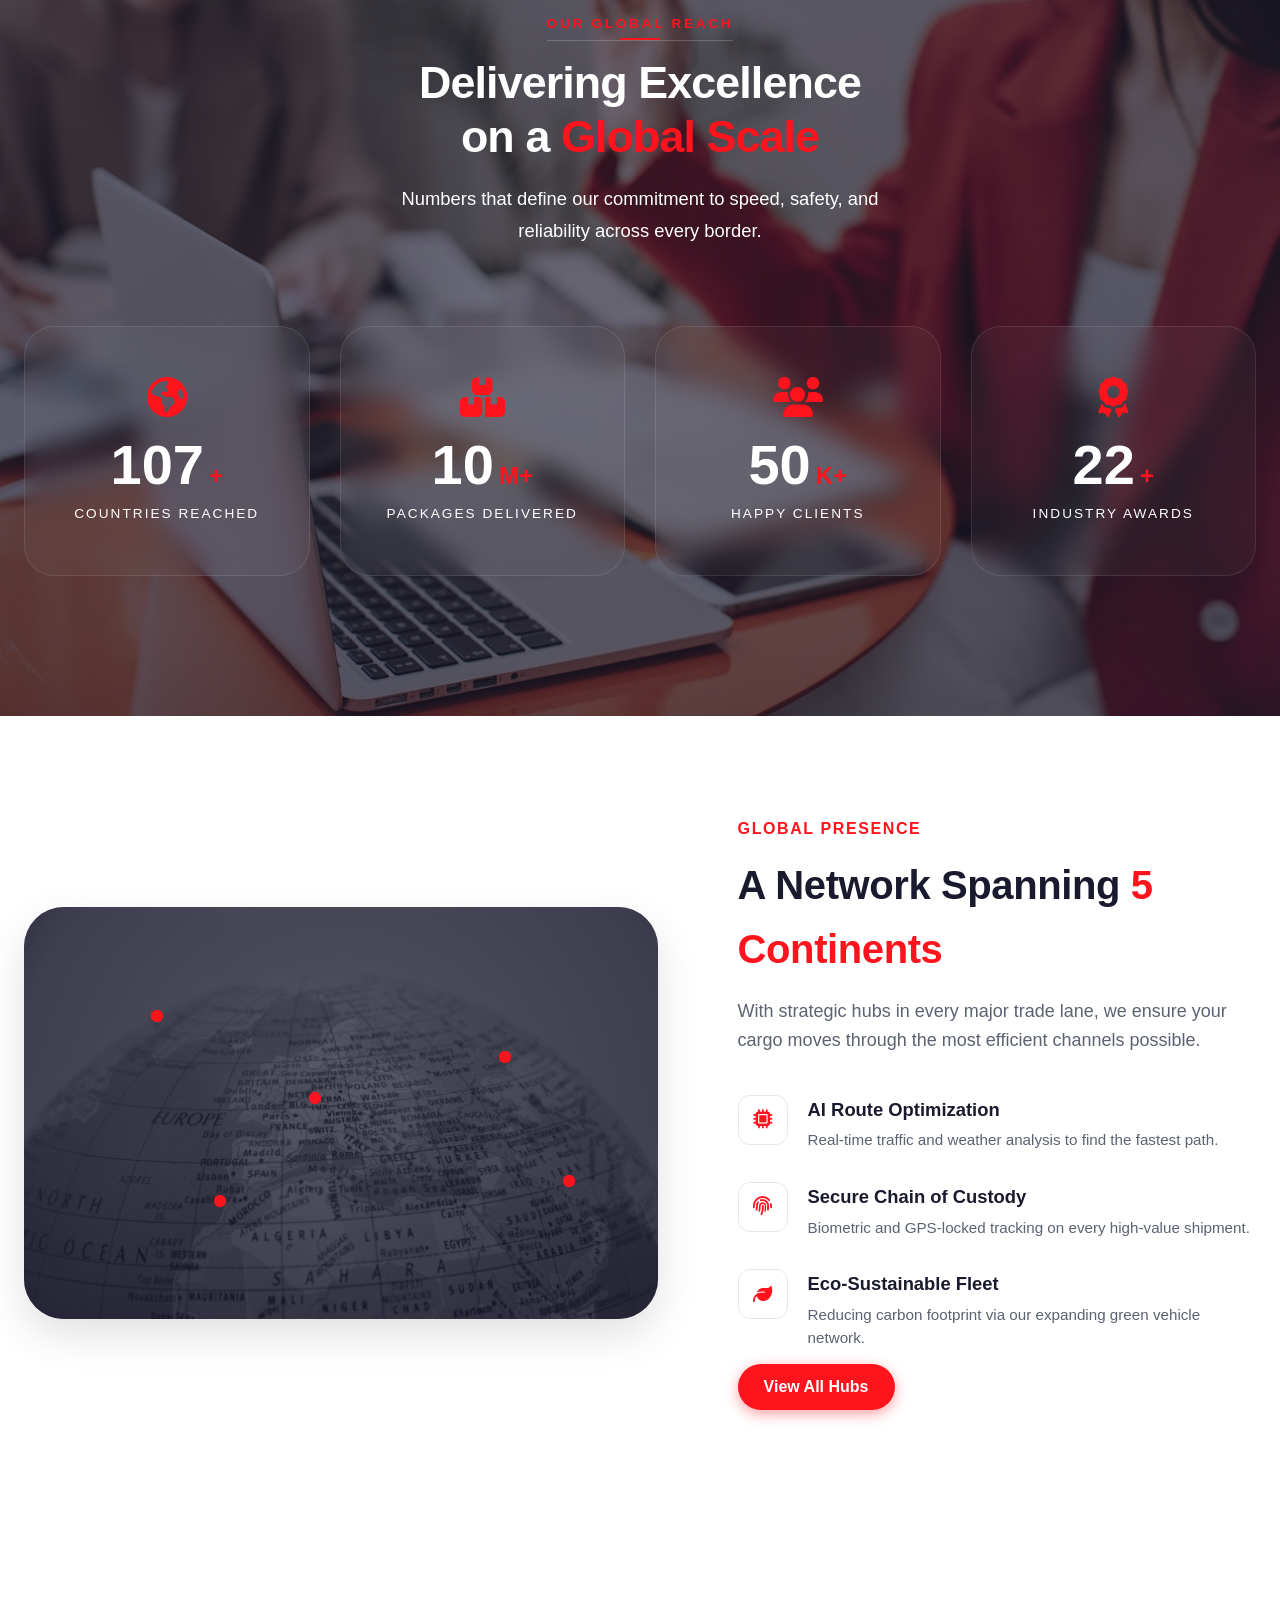
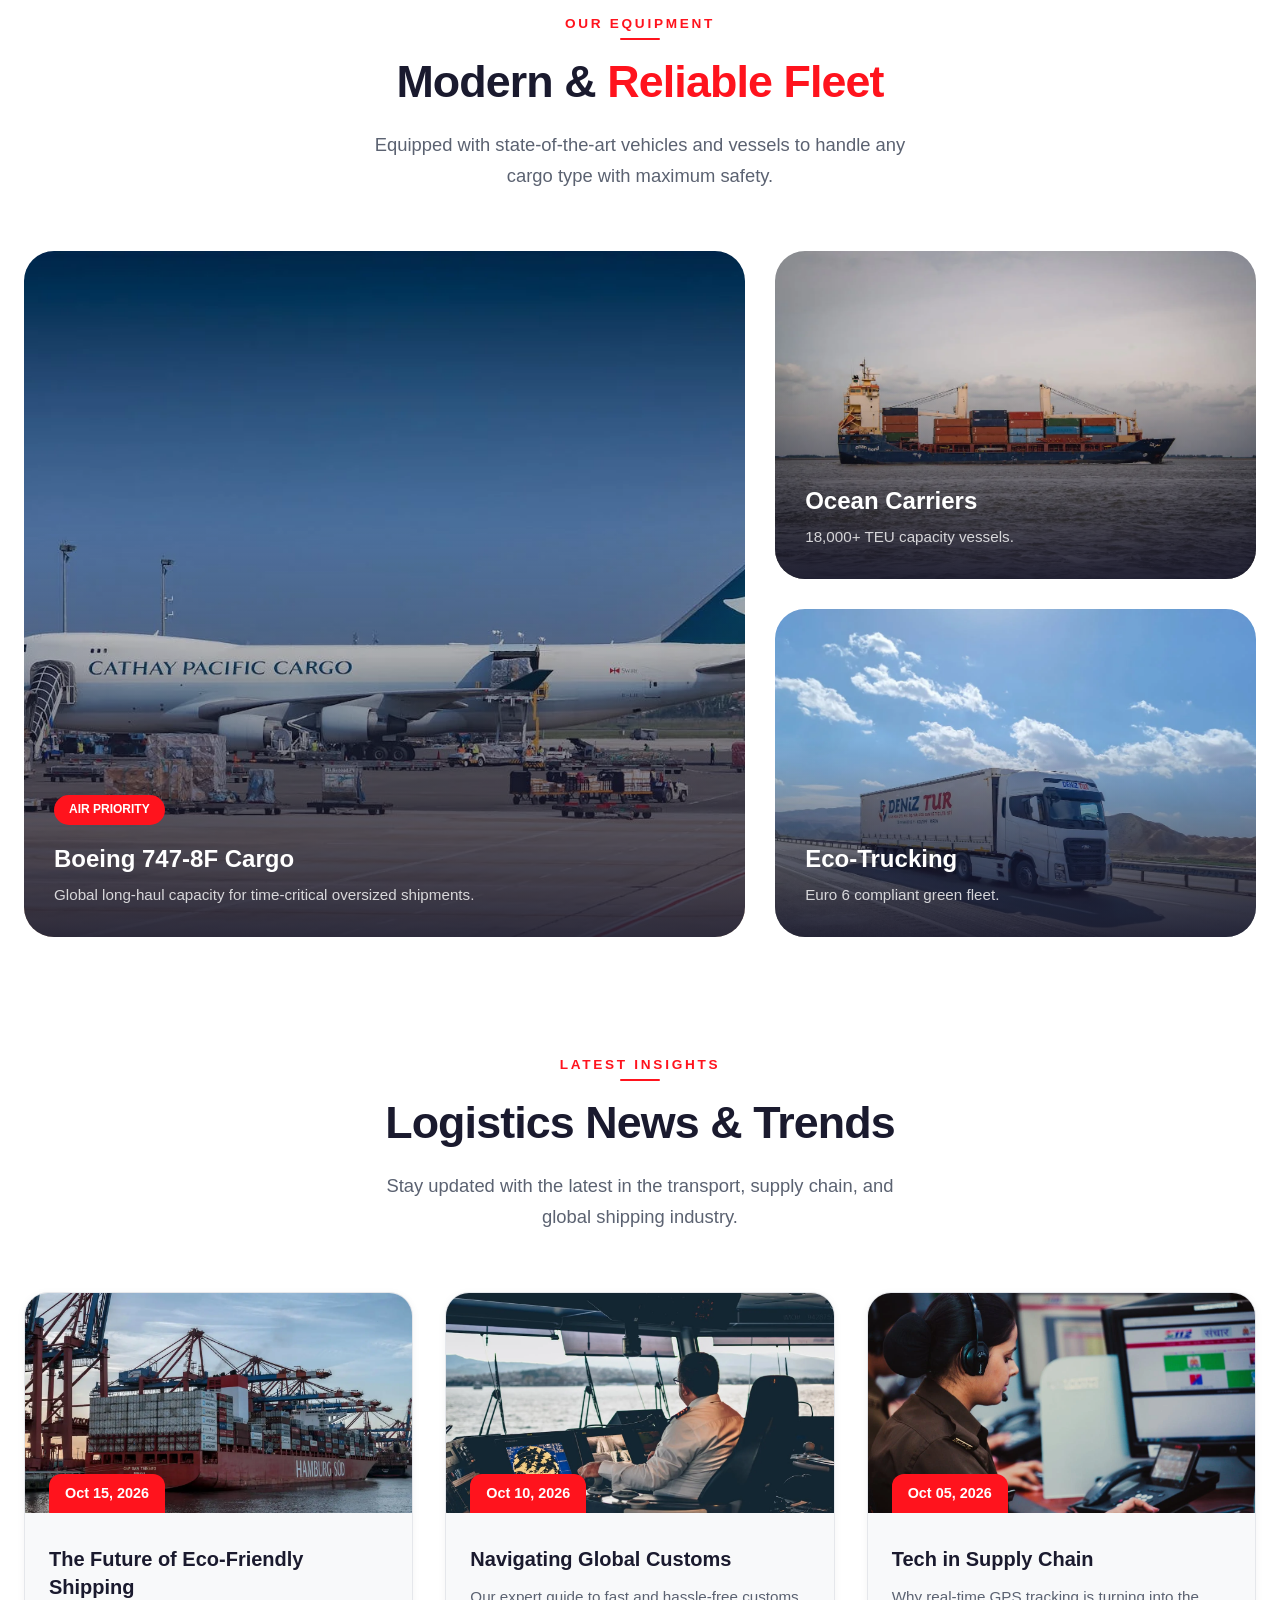
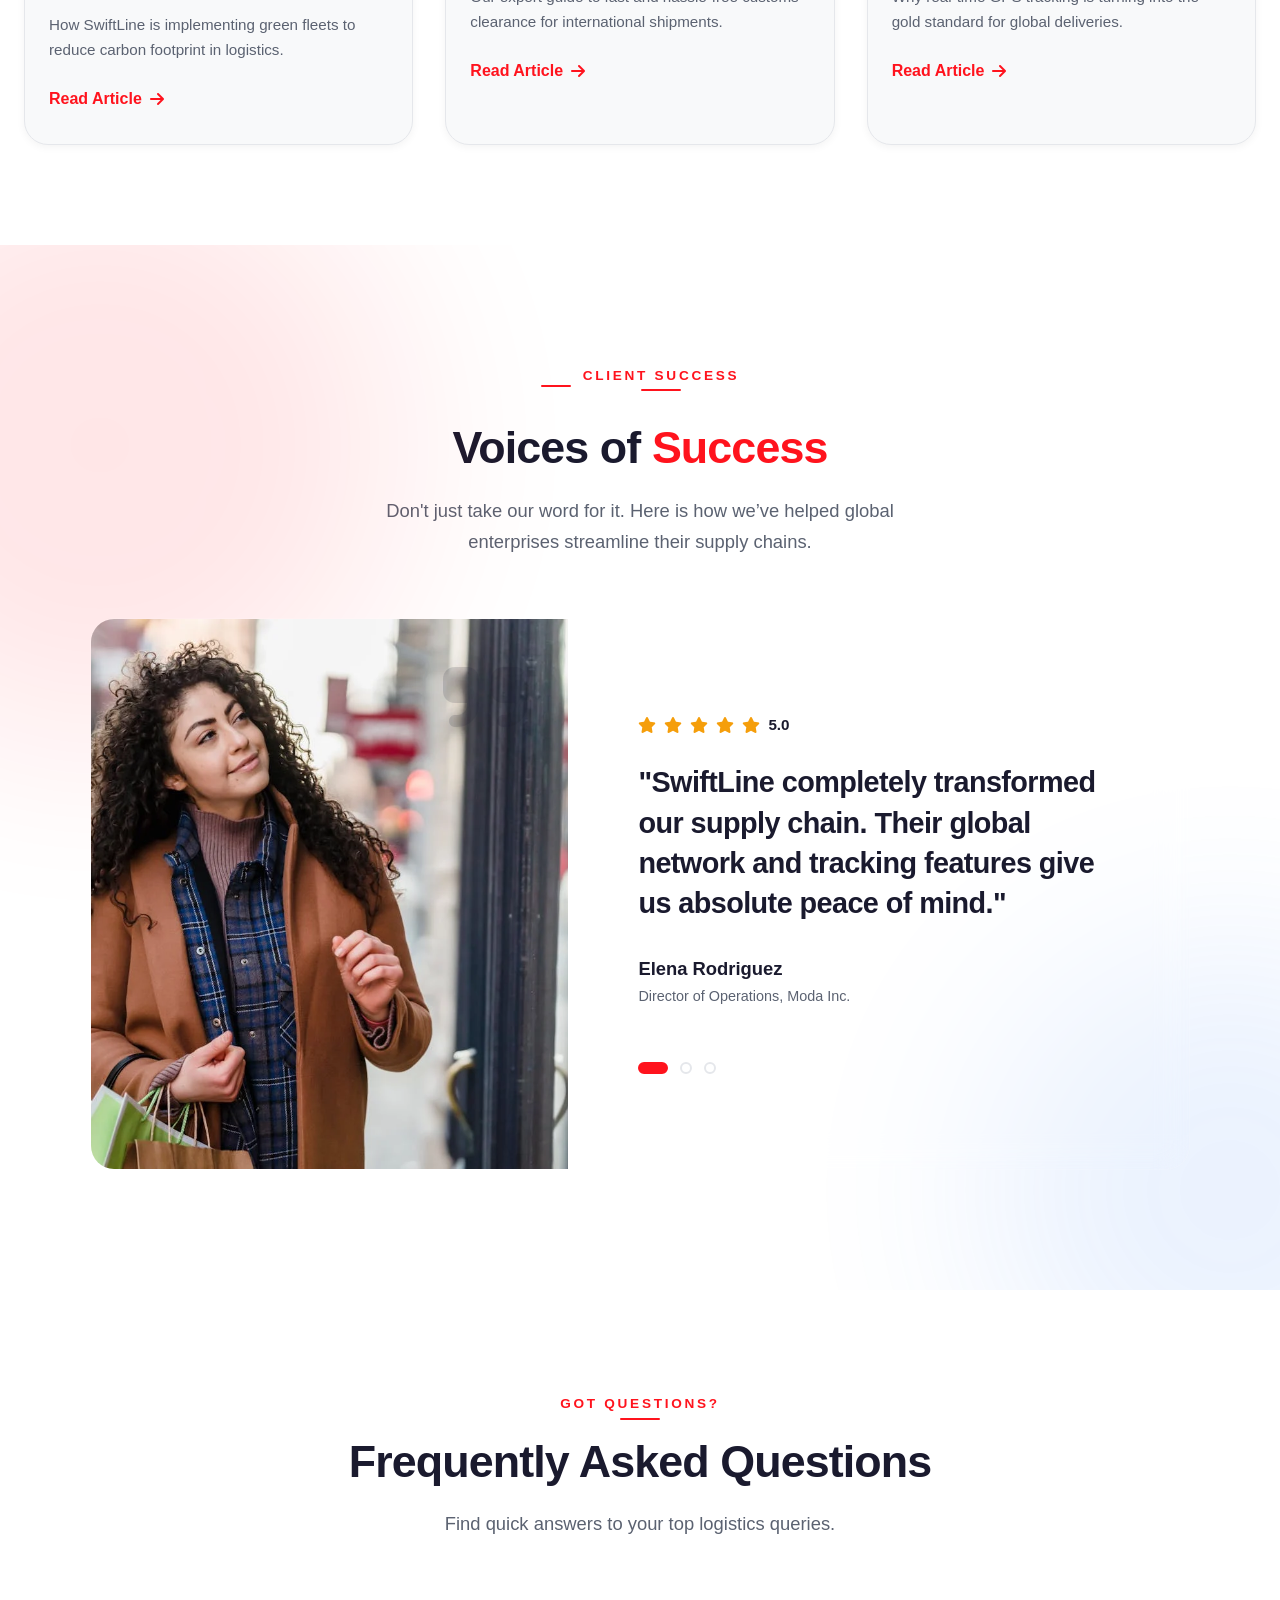
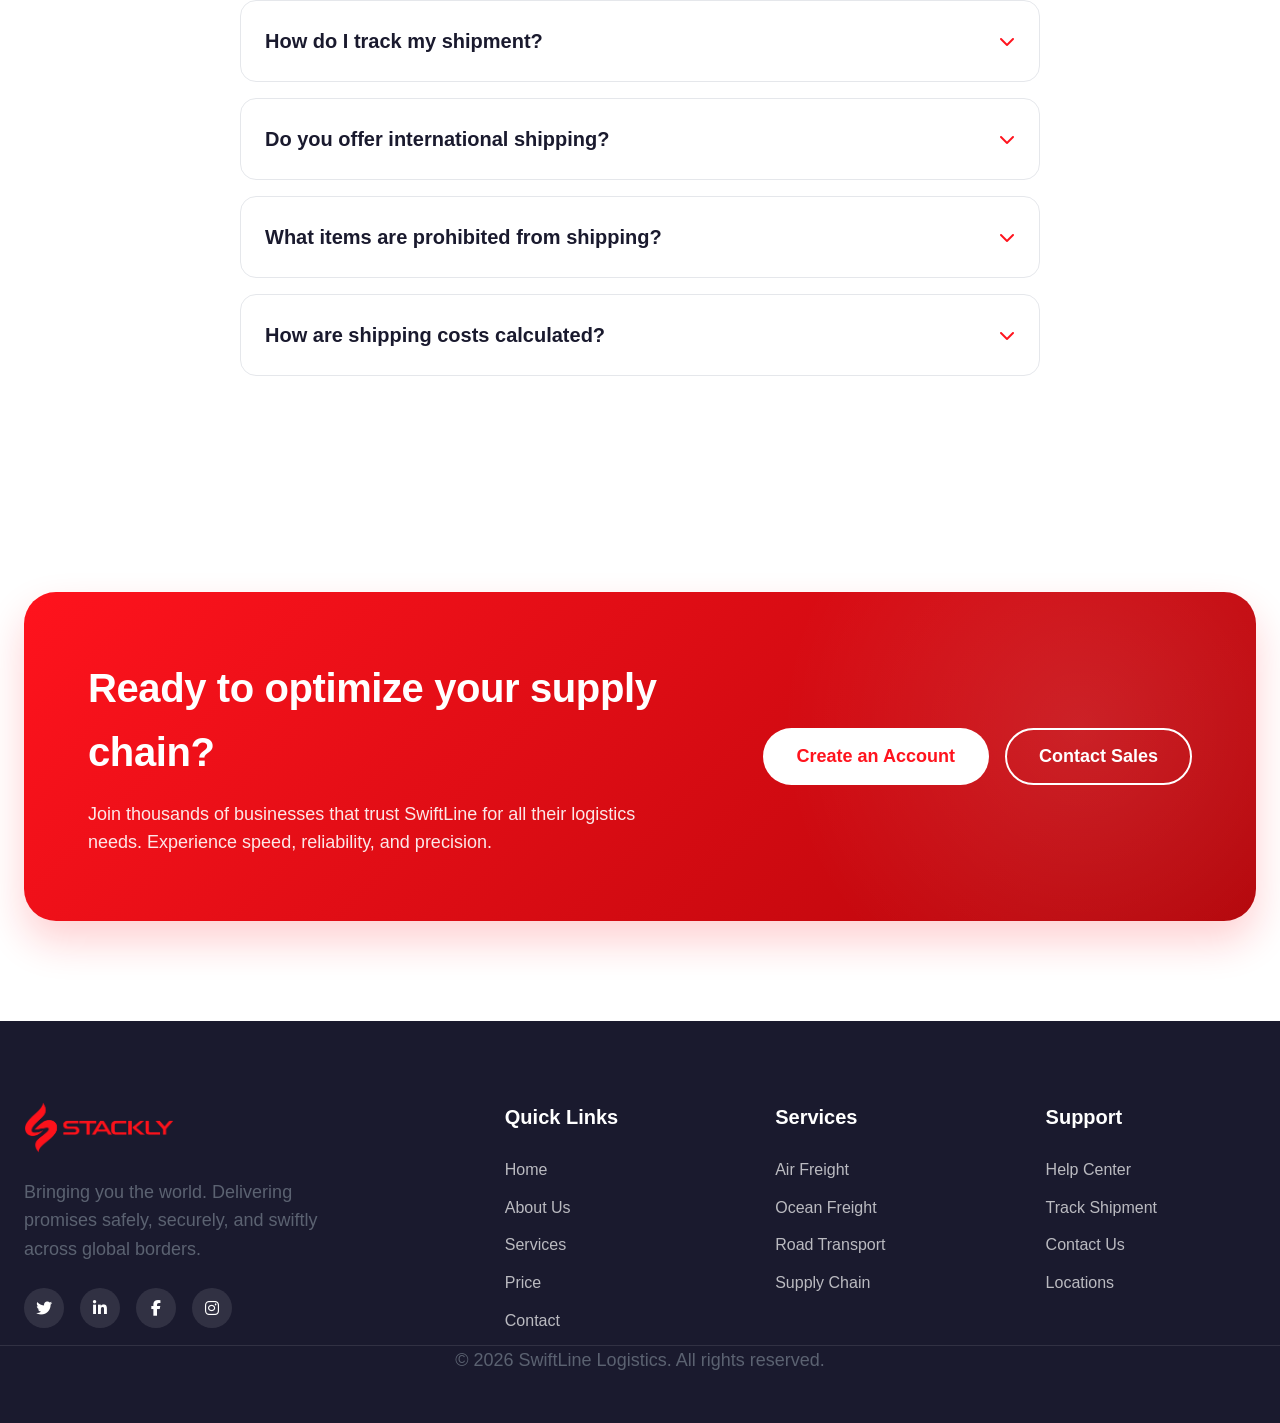
==== commit 50c022de: "Add files via upload" ====
--- a/index.html
+++ b/index.html
@@ -61,7 +61,7 @@
 
         <div class="container">
             <div class="hero-wrapper">
-                <div class="hero-content reveal-left">
+                <div class="hero-content reveal-left" data-aos="fade-left">
                     <div class="hero-badge-container">
                         <span class="badge"><i class="fas fa-shield-alt"></i> #1 Global Logistics Provider</span>
                     </div>
@@ -79,7 +79,7 @@
 
                 </div>
 
-                <div class="hero-stats-grid reveal-right">
+                <div class="hero-stats-grid reveal-right" data-aos="fade-down">
                     <div class="stat-card glass-card accent-card">
                         <div class="stat-icon"><i class="fas fa-clock"></i></div>
                         <h2>99%</h2>
@@ -111,7 +111,7 @@
 
 
 
-    <section class="partners-section">
+    <section class="partners-section" data-aos="fade-up">
         <div class="container">
             <header class="section-header reveal-up">
                 <div class="subtitle-wrapper">
@@ -156,7 +156,7 @@
             </header>
 
             <div class="pillars-wrapper reveal-up">
-                <div class="pillar-item active">
+                <div class="pillar-item active" data-aos="fade-up">
                     <div class="pillar-content">
                         <div class="pillar-icon"><i class="fas fa-microchip"></i></div>
                         <div class="pillar-text">
@@ -171,11 +171,10 @@
                         </div>
                     </div>
                     <div class="pillar-bg-overlay"></div>
-                    <img src="./assets/img 1.webp"
-                        alt="Tech" class="pillar-img">
-                </div>
-
-                <div class="pillar-item">
+                    <img src="./assets/img 1.webp" alt="Tech" class="pillar-img">
+                </div>
+
+                <div class="pillar-item" data-aos="fade-down">
                     <div class="pillar-content">
                         <div class="pillar-icon"><i class="fas fa-shield-alt"></i></div>
                         <div class="pillar-text">
@@ -190,11 +189,10 @@
                         </div>
                     </div>
                     <div class="pillar-bg-overlay"></div>
-                    <img src="./assets/img 2.webp"
-                        alt="Security" class="pillar-img">
-                </div>
-
-                <div class="pillar-item">
+                    <img src="./assets/img 2.webp" alt="Security" class="pillar-img">
+                </div>
+
+                <div class="pillar-item" data-aos="fade-left">
                     <div class="pillar-content">
                         <div class="pillar-icon"><i class="fas fa-leaf"></i></div>
                         <div class="pillar-text">
@@ -209,8 +207,7 @@
                         </div>
                     </div>
                     <div class="pillar-bg-overlay"></div>
-                    <img src="./assets/img 3.webp"
-                        alt="Sustainability" class="pillar-img">
+                    <img src="./assets/img 3.webp" alt="Sustainability" class="pillar-img">
                 </div>
             </div>
         </div>
@@ -233,7 +230,7 @@
             </div>
 
             <div class="reveal-list">
-                <div class="reveal-item reveal-up">
+                <div class="reveal-item reveal-up" data-aos="fade-left">
                     <div class="reveal-header">
                         <div class="reveal-left-content">
                             <span class="service-num">01</span>
@@ -251,13 +248,12 @@
                             </div>
                         </div>
                         <div class="reveal-image">
-                            <img src="./assets/air cargo.webp"
-                                alt="Air Freight">
-                        </div>
-                    </div>
-                </div>
-
-                <div class="reveal-item reveal-up">
+                            <img src="./assets/air cargo.webp" alt="Air Freight">
+                        </div>
+                    </div>
+                </div>
+
+                <div class="reveal-item reveal-up" data-aos="zoom-in">
                     <div class="reveal-header">
                         <div class="reveal-left-content">
                             <span class="service-num">02</span>
@@ -275,13 +271,12 @@
                             </div>
                         </div>
                         <div class="reveal-image">
-                            <img src="./assets/ocean cargo.webp"
-                                alt="Ocean Cargo">
-                        </div>
-                    </div>
-                </div>
-
-                <div class="reveal-item reveal-up">
+                            <img src="./assets/ocean cargo.webp" alt="Ocean Cargo">
+                        </div>
+                    </div>
+                </div>
+
+                <div class="reveal-item reveal-up" data-aos="fade-up">
                     <div class="reveal-header">
                         <div class="reveal-left-content">
                             <span class="service-num">03</span>
@@ -299,8 +294,7 @@
                             </div>
                         </div>
                         <div class="reveal-image">
-                            <img src="./assets/warehouse cargo.webp"
-                                alt="Warehousing">
+                            <img src="./assets/warehouse cargo.webp" alt="Warehousing">
                         </div>
                     </div>
                 </div>
@@ -323,7 +317,7 @@
         </div>
 
         <div class="container impact-relative">
-            <div class="section-header reveal-up">
+            <div class="section-header reveal-up" data-aos="fade-down">
                 <span class="subtitle white-sub">Our Global Reach</span>
                 <h2 class="text-white">Delivering Excellence <br>on a <span class="highlight">Global Scale</span></h2>
                 <p class="impact-desc">Numbers that define our commitment to speed, safety, and reliability across every
@@ -367,14 +361,13 @@
 
 
 
-    <section class="network-reach section bg-gray" id="network">
+    <section class="network-reach section bg-gray" id="network" data-aos="zoom-in">
         <div class="container">
             <div class="network-wrapper">
 
                 <div class="network-visual reveal-left">
                     <div class="map-container">
-                        <img src="./assets/world.webp"
-                            alt="World Map" class="map-base">
+                        <img src="./assets/world.webp" alt="World Map" class="map-base">
 
                         <div class="pulse-point" style="top: 25%; left: 20%;" data-location="North America"></div>
                         <div class="pulse-point" style="top: 45%; left: 45%;" data-location="Europe"></div>
@@ -416,7 +409,8 @@
                         </div>
                     </div>
 
-                    <button class="btn btn-primary mt-4" onclick="window.location.href='./404.html'">View All Hubs</button>
+                    <button class="btn btn-primary mt-4" onclick="window.location.href='./404.html'">View All
+                        Hubs</button>
                 </div>
 
             </div>
@@ -444,9 +438,8 @@
             </div>
 
             <div class="fleet-bento-grid">
-                <div class="fleet-main-card reveal-left">
-                    <img src="./assets/air vargo 2.webp"
-                        alt="Cargo Plane">
+                <div class="fleet-main-card reveal-left" data-aos="fade-down">
+                    <img src="./assets/air vargo 2.webp" alt="Cargo Plane">
                     <div class="fleet-card-overlay">
                         <div class="fleet-tag">Air Priority</div>
                         <h3>Boeing 747-8F Cargo</h3>
@@ -455,17 +448,15 @@
                 </div>
 
                 <div class="fleet-side-col">
-                    <div class="fleet-small-card reveal-right">
-                        <img src="./assets/ocean cargo 2.webp"
-                            alt="Container Ship">
+                    <div class="fleet-small-card reveal-right" data-aos="fade-left">
+                        <img src="./assets/ocean cargo 2.webp" alt="Container Ship">
                         <div class="fleet-card-overlay">
                             <h3>Ocean Carriers</h3>
                             <p>18,000+ TEU capacity vessels.</p>
                         </div>
                     </div>
-                    <div class="fleet-small-card reveal-right" style="transition-delay: 0.1s">
-                        <img src="./assets/eco truck cargo.webp"
-                            alt="Transport Truck">
+                    <div class="fleet-small-card reveal-right" style="transition-delay: 0.1s" data-aos="fade-up">
+                        <img src="./assets/eco truck cargo.webp" alt="Transport Truck">
                         <div class="fleet-card-overlay">
                             <h3>Eco-Trucking</h3>
                             <p>Euro 6 compliant green fleet.</p>
@@ -490,10 +481,9 @@
                 <p>Stay updated with the latest in the transport, supply chain, and global shipping industry.</p>
             </div>
             <div class="news-grid">
-                <div class="news-card reveal-left">
+                <div class="news-card reveal-left" data-aos="fade-down">
                     <div class="news-img">
-                        <img src="./assets/img 7.webp"
-                            alt="News Image">
+                        <img src="./assets/img 7.webp" alt="News Image">
                         <div class="news-date">Oct 15, 2026</div>
                     </div>
                     <div class="news-content">
@@ -502,10 +492,9 @@
                         <a href="./404.html" class="read-more">Read Article <i class="fas fa-arrow-right"></i></a>
                     </div>
                 </div>
-                <div class="news-card reveal-up">
+                <div class="news-card reveal-up" data-aos="zoom-in">
                     <div class="news-img">
-                        <img src="./assets/img 6.webp"
-                            alt="News Image">
+                        <img src="./assets/img 6.webp" alt="News Image">
                         <div class="news-date">Oct 10, 2026</div>
                     </div>
                     <div class="news-content">
@@ -514,10 +503,9 @@
                         <a href="./404.html" class="read-more">Read Article <i class="fas fa-arrow-right"></i></a>
                     </div>
                 </div>
-                <div class="news-card reveal-right">
+                <div class="news-card reveal-right" data-aos="fade-up">
                     <div class="news-img">
-                        <img src="./assets/img 5.webp"
-                            alt="News Image">
+                        <img src="./assets/img 5.webp" alt="News Image">
                         <div class="news-date">Oct 05, 2026</div>
                     </div>
                     <div class="news-content">
@@ -552,19 +540,16 @@
             </header>
 
             <div class="swap-wrapper glass-card reveal-up">
-                <div class="swap-image-container">
+                <div class="swap-image-container" data-aos="fade-up">
                     <div class="swap-images" id="swapImages">
-                        <img src="./assets/round 1.webp"
-                            alt="Client 1" class="active">
-                        <img src="./assets/m7.webp"
-                            alt="Client 2">
-                        <img src="./assets/w6.webp"
-                            alt="Client 3">
+                        <img src="./assets/round 1.webp" alt="Client 1" class="active">
+                        <img src="./assets/m7.webp" alt="Client 2">
+                        <img src="./assets/w6.webp" alt="Client 3">
                     </div>
                     <i class="fas fa-quote-right water-icon"></i>
                 </div>
 
-                <div class="swap-content-container">
+                <div class="swap-content-container" data-aos="fade-down">
                     <div class="rating">
                         <i class="fas fa-star"></i><i class="fas fa-star"></i><i class="fas fa-star"></i><i
                             class="fas fa-star"></i><i class="fas fa-star"></i>
@@ -611,7 +596,7 @@
 
 
 
-    
+
 
     <!-- FAQ Section -->
     <section class="faq section" id="faq">
@@ -622,7 +607,7 @@
                 <p>Find quick answers to your top logistics queries.</p>
             </div>
             <div class="faq-accordion reveal-up">
-                <div class="faq-item">
+                <div class="faq-item" data-aos="fade-left">
                     <div class="faq-question">
                         <h3>How do I track my shipment?</h3>
                         <i class="fas fa-chevron-down"></i>
@@ -632,7 +617,7 @@
                             homepage. It provides real-time GPS locations and transit stage updates.</p>
                     </div>
                 </div>
-                <div class="faq-item">
+                <div class="faq-item" data-aos="fade-down">
                     <div class="faq-question">
                         <h3>Do you offer international shipping?</h3>
                         <i class="fas fa-chevron-down"></i>
@@ -642,7 +627,7 @@
                             freight networks.</p>
                     </div>
                 </div>
-                <div class="faq-item">
+                <div class="faq-item" data-aos="fade-up">
                     <div class="faq-question">
                         <h3>What items are prohibited from shipping?</h3>
                         <i class="fas fa-chevron-down"></i>
@@ -652,7 +637,7 @@
                             without prior special authorization. Contact our support for specialized cargo.</p>
                     </div>
                 </div>
-                <div class="faq-item">
+                <div class="faq-item" data-aos="fade-left">
                     <div class="faq-question">
                         <h3>How are shipping costs calculated?</h3>
                         <i class="fas fa-chevron-down"></i>
@@ -675,9 +660,8 @@
 
 
 
-    <!-- Why Choose Us -->
     <section class="about section" id="about">
-        <div class="container">
+        <div class="container" data-aos="zoom-in">
             <div class="cta-banner reveal-up">
                 <div class="cta-banner-content">
                     <h2>Ready to optimize your supply chain?</h2>
@@ -685,18 +669,19 @@
                         speed, reliability, and precision.</p>
                 </div>
                 <div class="cta-banner-actions">
-                    <button class="btn btn-white btn-large" onclick="window.location.href='./404.html'">Create an Account</button>
-                    <button class="btn btn-outline-white btn-large" onclick="window.location.href='./404.html'">Contact Sales</button>
-                </div>
-            </div>
-        </div>
-    </section>
-
-
-
-
-
-    <!-- Footer -->
+                    <button class="btn btn-white btn-large" onclick="window.location.href='./404.html'">Create an
+                        Account</button>
+                    <button class="btn btn-outline-white btn-large" onclick="window.location.href='./404.html'">Contact
+                        Sales</button>
+                </div>
+            </div>
+        </div>
+    </section>
+
+
+
+
+
     <footer class="footer">
         <div class="container footer-content">
             <div class="footer-brand">
@@ -741,6 +726,23 @@
     </footer>
 
     <script src="script.js"></script>
+
+
+    <script src="https://unpkg.com/aos@2.3.4/dist/aos.js"></script>
+
+    <script>
+        AOS.init({
+            duration: 900,
+            easing: 'ease-in-out',
+            once: true,
+        });
+
+        // data-aos="fade-up"
+        // fade-up, fade-down, fade-left, fade-right, zoom-in,	slide-up, flip-left	
+
+    </script>
+
+
 </body>
 
 </html>
--- a/style.css
+++ b/style.css
@@ -10,8 +10,7 @@
     overflow-x: hidden;
 }
 
-/* Navbar */
-.navbar {
+ .navbar {
     position: fixed;
     top: 0;
     width: 100%;
@@ -113,10 +112,7 @@
     border-color: var(--border-color);
 }
 
-
-
-/* Sections */
-.section {
+ .section {
     padding: 100px 0;
 }
 
@@ -126,10 +122,7 @@
     margin: 0 auto 60px;
 }
 
-
-
-/* --- 768px Media Query Optimization --- */
-@media (max-width: 768px) {
+ @media (max-width: 768px) {
     .testimonial-swap {
         padding: 80px 0;
     }
@@ -152,9 +145,7 @@
     }
 }
 
-
-/* Responsive */
-@media (max-width: 1024px) {
+ @media (max-width: 1024px) {
     .container-network {
         grid-template-columns: 1fr;
     }
@@ -204,16 +195,14 @@
         justify-content: center;
         align-items: center;
         transform: translateX(100%);
-        /* FIXED */
-        transition: transform 0.4s ease;
+         transition: transform 0.4s ease;
         box-shadow: -10px 0 30px rgba(0, 0, 0, 0.1);
         z-index: 1000;
     }
 
     .nav-links.active {
         transform: translateX(0);
-        /* FIXED */
-    }
+     }
 
     .nav-links a {
         color: var(--text-dark) !important;
@@ -228,13 +217,11 @@
 
     .container {
         padding: 0 16px;
-        /* reduced */
-    }
+     }
 
     .mobile-actions {
         padding: 0 16px;
-        /* FIXED (was 40px ❌) */
-    }
+     }
 
     .hero-actions {
         flex-direction: column;
@@ -290,7 +277,7 @@
 
 
 
-/* --- Hero Base Styles --- */
+ 
 .hero {
     position: relative;
     min-height: 100vh;
@@ -309,7 +296,7 @@
     z-index: 5;
 }
 
-.badge{
+.badge {
     color: var(--bg-surface);
     background-color: var(--primary-color);
     padding: 10px 20px;
@@ -334,8 +321,7 @@
             rgba(26, 26, 46, 0.4) 100%);
 }
 
-/* --- Typography & Elements --- */
-.hero-content h1 {
+ .hero-content h1 {
     color: var(--white);
     font-size: clamp(2.5rem, 5vw, 4.5rem);
     margin-bottom: 24px;
@@ -348,8 +334,7 @@
     margin-bottom: 40px;
 }
 
-/* Glassmorphism Card Style */
-.glass-card {
+ .glass-card {
     background: rgba(255, 255, 255, 0.03);
     backdrop-filter: blur(15px);
     -webkit-backdrop-filter: blur(15px);
@@ -358,8 +343,7 @@
     transition: var(--transition);
 }
 
-/* Stats Grid */
-.hero-stats-grid {
+ .hero-stats-grid {
     display: grid;
     grid-template-columns: repeat(2, 1fr);
     gap: 20px;
@@ -397,24 +381,19 @@
     color: var(--white);
 }
 
-
-/* --- Hero Video Background --- */
 .hero-bg {
     position: absolute;
     inset: 0;
     z-index: 1;
-    /* Stay behind content */
-    overflow: hidden;
+     overflow: hidden;
     background-color: var(--text-dark);
-    /* Fallback color */
-}
+ }
 
 .hero-video {
     width: 100%;
     height: 100%;
     object-fit: cover;
-    /* Ensures video fills the area without stretching */
-    position: absolute;
+     position: absolute;
     top: 50%;
     left: 50%;
     transform: translate(-50%, -50%);
@@ -424,8 +403,7 @@
     position: absolute;
     inset: 0;
     z-index: 2;
-    /* Sits between video and text */
-    background: linear-gradient(105deg,
+     background: linear-gradient(105deg,
             rgba(26, 26, 46, 0.9) 0%,
             rgba(26, 26, 46, 0.6) 50%,
             rgba(26, 26, 46, 0.3) 100%);
@@ -434,11 +412,9 @@
 .hero-wrapper {
     position: relative;
     z-index: 10;
-    /* Ensure content stays on top of overlay */
-}
-
-/* --- Animations --- */
-@keyframes moveMesh {
+ }
+
+ @keyframes moveMesh {
     0% {
         transform: translate(0, 0) scale(1);
     }
@@ -460,8 +436,7 @@
     }
 }
 
-/* --- Mobile Queries --- */
-@media (max-width: 1024px) {
+ @media (max-width: 1024px) {
     .hero-wrapper {
         grid-template-columns: 1fr;
         text-align: center;
@@ -509,16 +484,14 @@
 
 
 
-/* --- Partners Section Styles --- */
-.partners-section {
+ .partners-section {
     padding: 80px 0;
     background: var(--white);
     border-bottom: 1px solid var(--border-color);
     overflow: hidden;
 }
 
-/* Reusable Premium Section Header */
-.section-header {
+ .section-header {
     text-align: center;
     max-width: 800px;
     margin: 0 auto 50px;
@@ -555,12 +528,10 @@
     margin-bottom: 15px;
 }
 
-/* Marquee Logic */
-.marquee-wrapper {
+ .marquee-wrapper {
     position: relative;
     width: 100%;
-    /* The "Premium Fade" Mask */
-    mask-image: linear-gradient(to right, transparent, black 15%, black 85%, transparent);
+     mask-image: linear-gradient(to right, transparent, black 15%, black 85%, transparent);
     -webkit-mask-image: linear-gradient(to right, transparent, black 15%, black 85%, transparent);
 }
 
@@ -592,8 +563,7 @@
     color: var(--text-dark);
 }
 
-/* Hover Interaction */
-.partner-item:hover {
+ .partner-item:hover {
     filter: grayscale(0);
     opacity: 1;
 }
@@ -603,8 +573,7 @@
     color: var(--primary-color);
 }
 
-/* --- Keyframes --- */
-@keyframes scrollLogos {
+ @keyframes scrollLogos {
     0% {
         transform: translateX(0);
     }
@@ -614,8 +583,7 @@
     }
 }
 
-/* --- 768px Media Query --- */
-@media (max-width: 768px) {
+ @media (max-width: 768px) {
     .partners-section {
         padding: 50px 0;
     }
@@ -652,8 +620,8 @@
 
 
 
-/* --- Strategy Pillars --- */
-.pillars-wrapper {
+
+ .pillars-wrapper {
     display: flex;
     gap: 20px;
     height: 500px;
@@ -663,23 +631,19 @@
 .pillar-item {
     position: relative;
     flex: 1;
-    /* All start equal */
-    border-radius: 30px;
+     border-radius: 30px;
     overflow: hidden;
     transition: all 0.7s cubic-bezier(0.4, 0, 0.2, 1);
     cursor: pointer;
     background: var(--text-dark);
 }
 
-/* Expansion Logic */
-.pillar-item:hover,
+ .pillar-item:hover,
 .pillar-item.active {
     flex: 2.5;
-    /* Becomes much wider on hover */
-}
-
-/* Background Image & Overlay */
-.pillar-img {
+ }
+
+ .pillar-img {
     position: absolute;
     inset: 0;
     width: 100%;
@@ -701,8 +665,7 @@
     z-index: 2;
 }
 
-/* Content Layout */
-.pillar-content {
+ .pillar-content {
     position: relative;
     z-index: 5;
     height: 100%;
@@ -737,8 +700,7 @@
     font-size: 1.8rem;
     margin-bottom: 15px;
     white-space: nowrap;
-    /* Prevents text wrap when small */
-}
+ }
 
 .pillar-text p,
 .pillar-list {
@@ -746,11 +708,10 @@
     max-height: 0;
     transition: all 0.5s ease;
     overflow: hidden;
-    color: var(--text-light);
-}
-
-/* Reveal Text on Hover/Active */
-.pillar-item:hover .pillar-text p,
+    color: var(--bg-surface);
+}
+
+ .pillar-item:hover .pillar-text p,
 .pillar-item.active .pillar-text p,
 .pillar-item:hover .pillar-list,
 .pillar-item.active .pillar-list {
@@ -775,8 +736,7 @@
     color: var(--bg-surface);
 }
 
-/* --- Responsive 768px --- */
-@media (max-width: 768px) {
+ @media (max-width: 768px) {
     .pillars-wrapper {
         flex-direction: column;
         height: auto;
@@ -804,8 +764,7 @@
 
 
 
-/* --- Interactive Service Reveal Styles --- */
-.reveal-list {
+ .reveal-list {
     margin-top: 40px;
     border-top: 1px solid var(--border-color);
 }
@@ -816,8 +775,7 @@
     overflow: hidden;
 }
 
-/* Header Section */
-.reveal-header {
+ .reveal-header {
     display: flex;
     justify-content: space-between;
     align-items: center;
@@ -851,8 +809,7 @@
     transition: transform 0.4s ease;
 }
 
-/* Body Section (Hidden by default) */
-.reveal-body {
+ .reveal-body {
     max-height: 0;
     display: grid;
     grid-template-columns: 1.2fr 0.8fr;
@@ -861,8 +818,7 @@
     opacity: 0;
 }
 
-/* Hover/Active States */
-.reveal-item:hover {
+ .reveal-item:hover {
     background-color: var(--bg-gray);
     padding-left: 20px;
     padding-right: 20px;
@@ -880,12 +836,10 @@
 
 .reveal-item:hover .reveal-icon {
     transform: rotate(45deg);
-    /* Turns plus into an 'X' */
-    color: var(--primary-color);
-}
-
-/* Inner Content Styling */
-.reveal-inner-content p {
+     color: var(--primary-color);
+}
+
+ .reveal-inner-content p {
     font-size: 1.1rem;
     line-height: 1.8;
     color: var(--text-light);
@@ -912,8 +866,7 @@
     background-color: var(--primary-color);
 }
 
-/* Preview Image */
-.reveal-image {
+ .reveal-image {
     height: 220px;
     border-radius: 20px;
     overflow: hidden;
@@ -926,8 +879,7 @@
     object-fit: cover;
 }
 
-/* --- Responsive --- */
-@media (max-width: 992px) {
+ @media (max-width: 992px) {
     .reveal-body {
         grid-template-columns: 1fr;
         gap: 20px;
@@ -935,8 +887,7 @@
 
     .reveal-image {
         display: none;
-        /* Hide images on mobile for cleaner look */
-    }
+     }
 
     .reveal-left-content {
         gap: 20px;
@@ -952,8 +903,7 @@
 
 
 
-/* --- Impact Section Core --- */
-.impact {
+ .impact {
     position: relative;
     padding: 140px 0;
     overflow: hidden;
@@ -969,14 +919,12 @@
     width: 100%;
     height: 100%;
     object-fit: cover;
-    /* Optional: background-attachment: fixed; for a parallax feel */
-}
+ }
 
 .impact-overlay {
     position: absolute;
     inset: 0;
-    /* A deep navy overlay that fades into a darker center */
-    background: radial-gradient(circle, rgba(26, 26, 46, 0.6) 0%, rgba(26, 26, 46, 0.7) 100%);
+     background: radial-gradient(circle, rgba(26, 26, 46, 0.6) 0%, rgba(26, 26, 46, 0.7) 100%);
     z-index: 2;
 }
 
@@ -986,16 +934,15 @@
     text-align: center;
 }
 
-.impact-relative .reveal-up h2{
+.impact-relative .reveal-up h2 {
     color: var(--bg-surface);
 }
 
-.impact-relative .reveal-up p{
+.impact-relative .reveal-up p {
     color: var(--bg-surface);
 }
 
-/* Text Styles */
-.text-white {
+ .text-white {
     color: var(--white);
 }
 
@@ -1010,8 +957,7 @@
     margin: 0 auto;
 }
 
-/* Glassmorphism Impact Cards */
-.impact-grid {
+ .impact-grid {
     display: grid;
     grid-template-columns: repeat(auto-fit, minmax(220px, 1fr));
     gap: 30px;
@@ -1061,8 +1007,7 @@
     margin: 0;
 }
 
-/* Responsive Fixes */
-@media (max-width: 768px) {
+ @media (max-width: 768px) {
     .impact-grid {
         grid-template-columns: 1fr 1fr;
     }
@@ -1080,16 +1025,14 @@
 
 
 
-/* --- Global Network Styles --- */
-.network-wrapper {
+ .network-wrapper {
     display: grid;
     grid-template-columns: 1.1fr 0.9fr;
     gap: 80px;
     align-items: center;
 }
 
-/* Map Visual Styling */
-.network-visual {
+ .network-visual {
     position: relative;
     border-radius: 40px;
     overflow: hidden;
@@ -1101,8 +1044,7 @@
     position: relative;
     width: 100%;
     padding-top: 65%;
-    /* Aspect Ratio */
-}
+ }
 
 .map-base {
     position: absolute;
@@ -1121,8 +1063,7 @@
     background: radial-gradient(circle at center, transparent, rgba(26, 26, 46, 0.4));
 }
 
-/* Pulse Animation Logic */
-.pulse-point {
+ .pulse-point {
     position: absolute;
     width: 12px;
     height: 12px;
@@ -1159,8 +1100,7 @@
     }
 }
 
-/* Benefit Items (Right Side) */
-.benefit-list {
+ .benefit-list {
     margin-top: 40px;
     display: flex;
     flex-direction: column;
@@ -1208,12 +1148,11 @@
     line-height: 1.5;
 }
 
-.mt-4{
+.mt-4 {
     margin-top: 15px;
 }
 
-/* --- Responsive --- */
-@media (max-width: 1024px) {
+ @media (max-width: 1024px) {
     .network-wrapper {
         grid-template-columns: 1fr;
         gap: 60px;
@@ -1237,8 +1176,7 @@
 
 
 
-/* --- Fleet Bento Grid Styles --- */
-.fleet-bento-grid {
+ .fleet-bento-grid {
     display: grid;
     grid-template-columns: 1.5fr 1fr;
     gap: 30px;
@@ -1261,21 +1199,18 @@
     transition: transform 0.6s cubic-bezier(0.4, 0, 0.2, 1);
 }
 
-/* Side Column Layout */
-.fleet-side-col {
+ .fleet-side-col {
     display: grid;
     grid-template-rows: 1fr 1fr;
     gap: 30px;
 }
 
-/* Hover Effects */
-.fleet-main-card:hover img,
+ .fleet-main-card:hover img,
 .fleet-small-card:hover img {
     transform: scale(1.1);
 }
 
-/* Content Overlay */
-.fleet-card-overlay {
+ .fleet-card-overlay {
     position: absolute;
     inset: 0;
     background: linear-gradient(to top, rgba(26, 26, 46, 0.9) 0%, transparent 60%);
@@ -1299,8 +1234,7 @@
     margin: 0;
 }
 
-/* Feature Tag */
-.fleet-tag {
+ .fleet-tag {
     background: var(--primary-color);
     color: var(--white);
     padding: 5px 15px;
@@ -1313,8 +1247,7 @@
     margin-bottom: 15px;
 }
 
-/* --- Responsive --- */
-@media (max-width: 992px) {
+ @media (max-width: 992px) {
     .fleet-bento-grid {
         grid-template-columns: 1fr;
         height: auto;
@@ -1350,8 +1283,7 @@
 
 
 
-/* News Section */
-.news-grid {
+ .news-grid {
     display: grid;
     grid-template-columns: repeat(auto-fit, minmax(300px, 1fr));
     gap: 32px;
@@ -1448,15 +1380,13 @@
 
 
 
-/* --- Testimonial Swap Styles --- */
-.testimonial-swap {
+ .testimonial-swap {
     position: relative;
     padding: 120px 0;
     overflow: hidden;
 }
 
-/* Background Design Blobs */
-.test-bg-accent {
+ .test-bg-accent {
     position: absolute;
     border-radius: 50%;
     filter: blur(100px);
@@ -1476,13 +1406,11 @@
     width: 500px;
     height: 500px;
     background-color: #3b82f6;
-    /* Accent blue */
-    bottom: -150px;
+     bottom: -150px;
     right: -200px;
 }
 
-/* Main Split-Screen Container */
-.swap-wrapper {
+ .swap-wrapper {
     display: grid;
     grid-template-columns: 1fr 1.3fr;
     max-width: 1100px;
@@ -1490,11 +1418,9 @@
     overflow: hidden;
     position: relative;
     z-index: 5;
-    /* Above background blobs */
-}
-
-/* LEFT SIDE: Images */
-.swap-image-container {
+ }
+
+ .swap-image-container {
     position: relative;
     min-height: 550px;
     height: 100%;
@@ -1519,8 +1445,7 @@
     z-index: 2;
 }
 
-/* Faint Quote Watermark */
-.water-icon {
+ .water-icon {
     position: absolute;
     top: 30px;
     right: 40px;
@@ -1530,8 +1455,7 @@
     z-index: 5;
 }
 
-/* RIGHT SIDE: Content */
-.swap-content-container {
+ .swap-content-container {
     padding: 70px;
     display: flex;
     flex-direction: column;
@@ -1540,15 +1464,13 @@
     z-index: 5;
 }
 
-/* Rating System */
-.rating {
+ .rating {
     display: flex;
     align-items: center;
     gap: 8px;
     margin-bottom: 25px;
     color: #f59e0b;
-    /* Gold/Amber */
-}
+ }
 
 .rating span {
     font-weight: 700;
@@ -1556,8 +1478,7 @@
     font-size: 0.95rem;
 }
 
-/* Testimonial Text & Metas */
-.swap-texts {
+ .swap-texts {
     position: relative;
     min-height: 250px;
 }
@@ -1599,8 +1520,7 @@
     margin: 0;
 }
 
-/* Pagination Dots */
-.swap-pagination {
+ .swap-pagination {
     display: flex;
     gap: 12px;
     margin-top: 50px;
@@ -1619,18 +1539,62 @@
     background-color: var(--primary-color);
     border-color: var(--primary-color);
     width: 30px;
-    /* Modern pill shape on active */
-    border-radius: 10px;
-}
-
-
-
-
-
-
-
-/* FAQ */
-.faq-accordion {
+     border-radius: 10px;
+}
+
+ @media (max-width: 768px) {
+    .testimonial-swap {
+        padding: 60px 0;
+     }
+
+    .swap-wrapper {
+        grid-template-columns: 1fr;
+         margin: 30px 15px 0;
+         border-radius: 15px;
+     }
+
+    .swap-image-container {
+        min-height: 350px;
+         height: 350px;
+    }
+
+    .swap-content-container {
+        padding: 40px 30px;
+     }
+
+    .main-quote {
+        font-size: 1.4rem;
+         margin-bottom: 20px;
+    }
+
+    .swap-texts {
+        min-height: auto;
+     }
+
+    .swap-pagination {
+        margin-top: 30px;
+        justify-content: center;
+     }
+
+     .test-blob-1 {
+        width: 300px;
+        height: 300px;
+        left: -100px;
+    }
+
+    .test-blob-2 {
+        width: 250px;
+        height: 250px;
+        right: -100px;
+    }
+}
+
+
+
+
+
+
+ .faq-accordion {
     max-width: 800px;
     margin: 0 auto;
 }
@@ -1691,8 +1655,7 @@
 
 
 
-/* CTA Banner */
-.cta-banner {
+ .cta-banner {
     background: linear-gradient(135deg, var(--primary-color) 0%, rgb(180, 5, 10) 100%);
     border-radius: 32px;
     padding: 64px;
@@ -1748,8 +1711,7 @@
 
 
 
-/* Footer */
-.footer {
+ .footer {
     background-color: var(--text-dark);
     color: rgba(255, 255, 255, 0.7);
     padding: 80px 0 24px;
@@ -1823,16 +1785,14 @@
     display: none;
 }
 
-/* --- 768px Tablet & Mobile Optimization --- */
-@media (max-width: 768px) {
+ @media (max-width: 768px) {
     .footer {
         padding: 60px 0 30px;
-        text-align: center; /* Centers text for a more intentional mobile look */
-    }
+        text-align: center;
+     }
 
     .footer-content {
-        /* Changes from 4 columns to a stacked layout with a 2-column link grid */
-        grid-template-columns: 1fr; 
+         grid-template-columns: 1fr;
         gap: 40px;
         margin-bottom: 40px;
     }
@@ -1840,29 +1800,27 @@
     .footer-brand {
         display: flex;
         flex-direction: column;
-        align-items: center; /* Centers logo and description */
-    }
+        align-items: center;
+     }
 
     .footer-brand p {
-        max-width: 100%; /* Allows text to use full width */
-        margin: 20px auto;
+        max-width: 100%;
+         margin: 20px auto;
     }
 
     .social-links {
-        justify-content: center; /* Centers icons under the brand description */
-        margin-top: 10px;
-    }
-
-    /* Creates a clean 2x2 grid for the Link sections */
-    .footer-links-wrapper {
+        justify-content: center;
+         margin-top: 10px;
+    }
+
+     .footer-links-wrapper {
         display: grid;
         grid-template-columns: 1fr 1fr;
         gap: 30px;
-        text-align: left; /* Keeps links easy to read on the left */
-    }
-
-    /* If you haven't wrapped your links, use this instead: */
-    .footer-content > .footer-links {
+        text-align: left;
+     }
+
+     .footer-content>.footer-links {
         text-align: center;
     }
 
